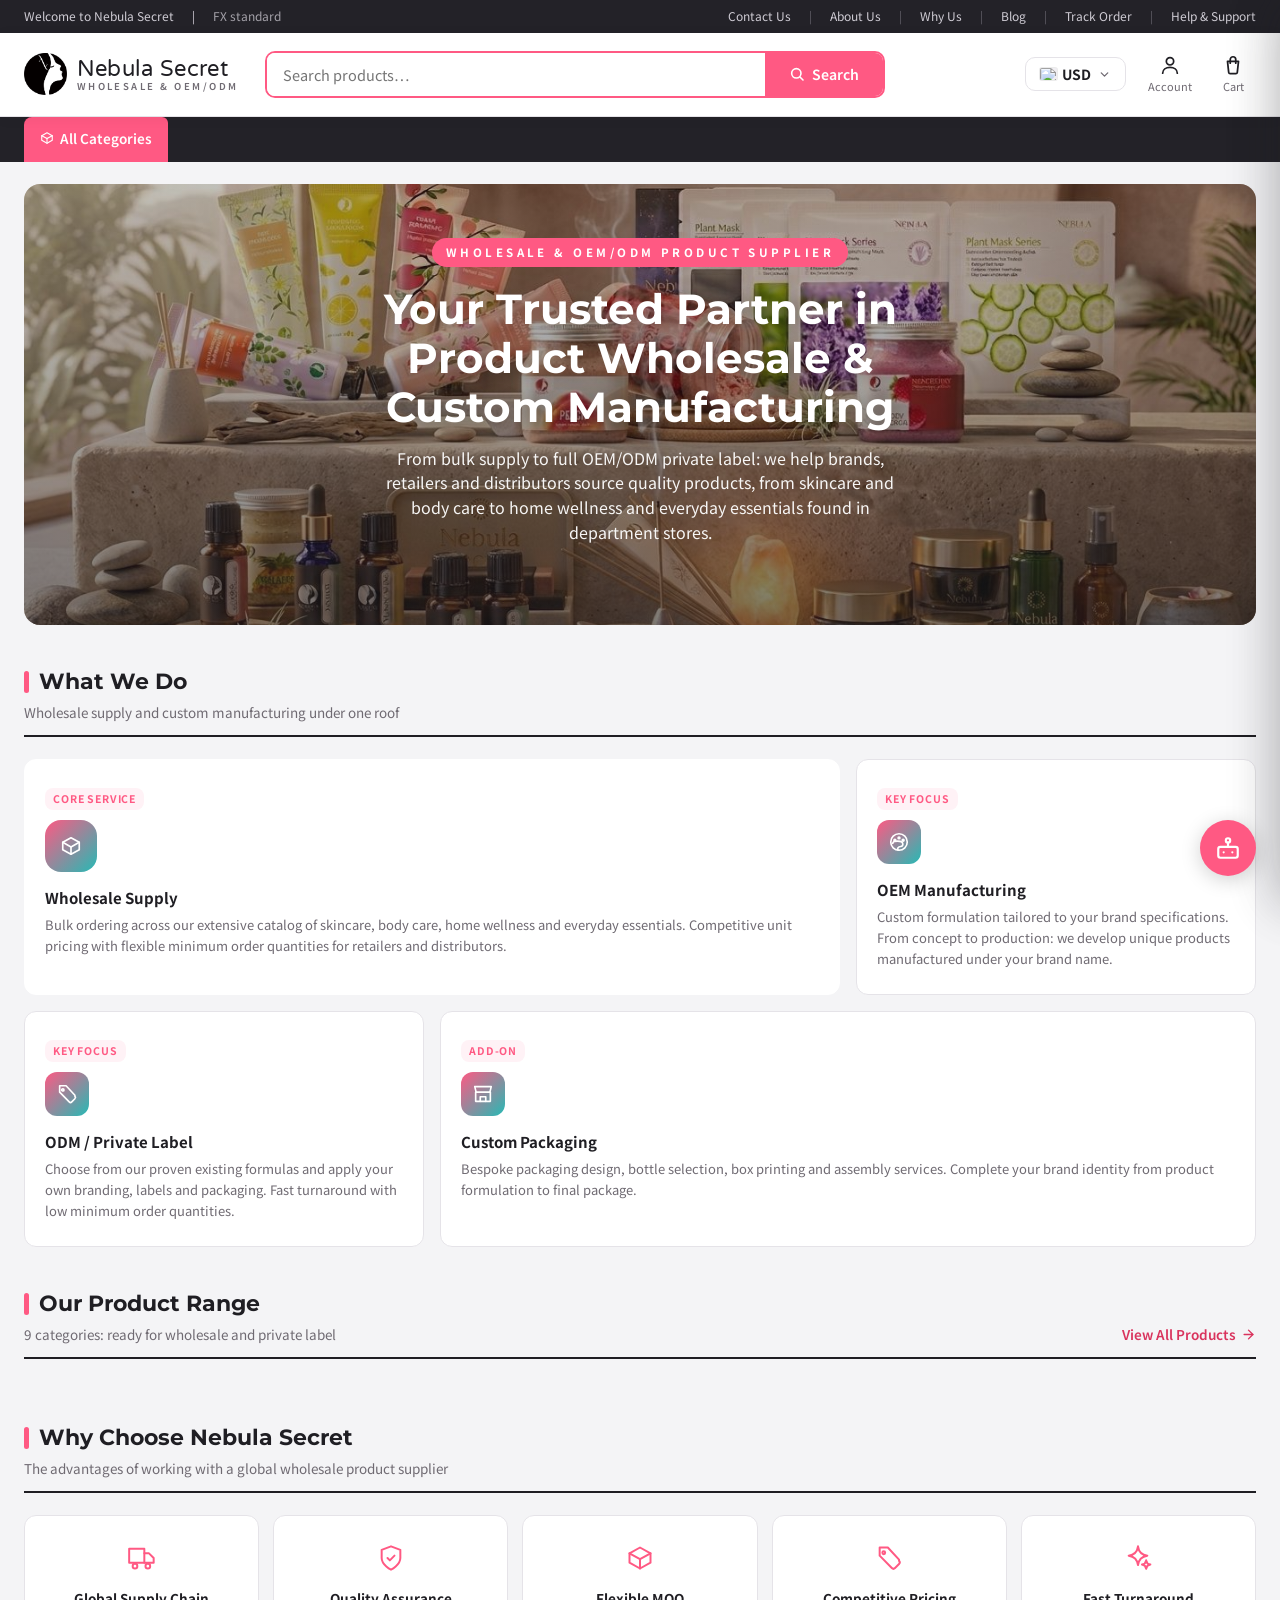
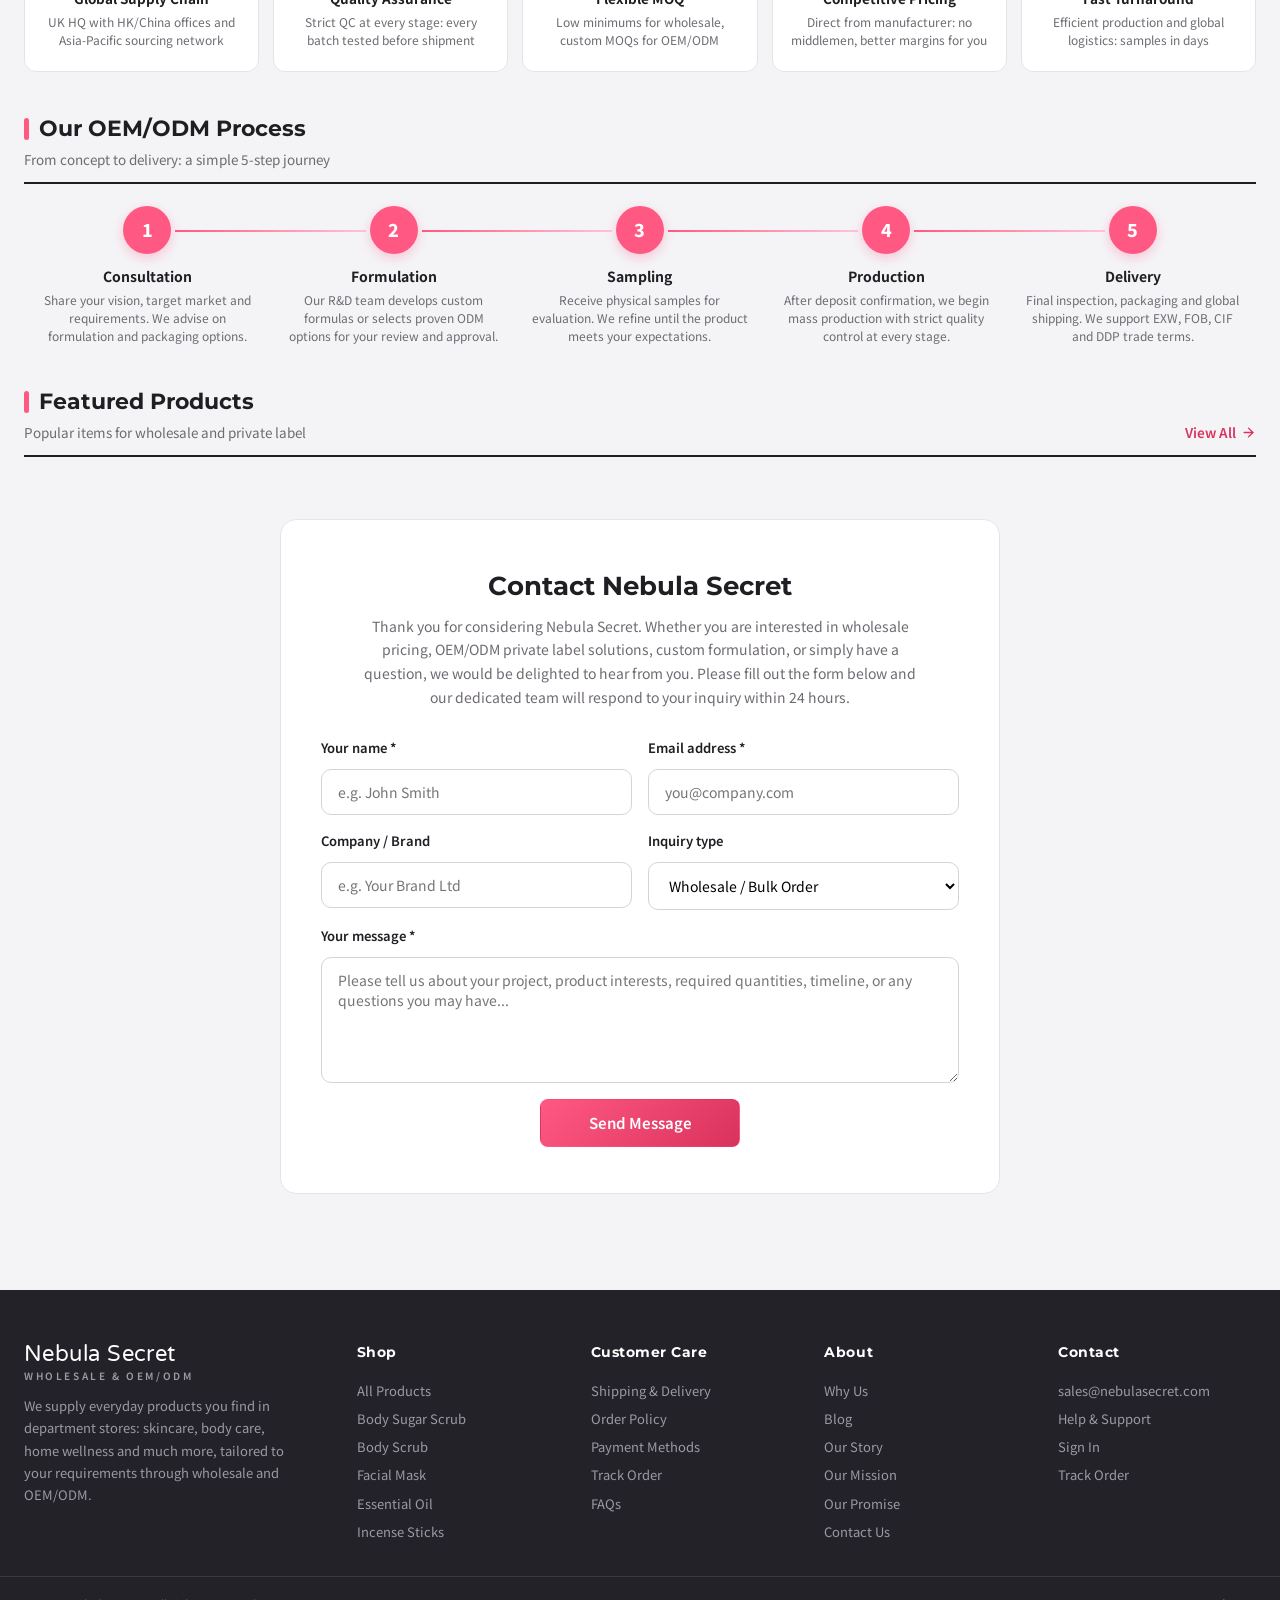
==== index.html @ 751296fc "audit: remove dead code + tighten CSP + cache headers - index.html: remove 10 unused functions (_wai" ====
<!DOCTYPE html>
<html lang="en">
<head>
<script>
/* Apply theme colors BEFORE page render to prevent FOUC (pink flash) */
(function(){
  try{
    var raw = localStorage.getItem('ns_theme_v3');
    if(raw){
      var t = JSON.parse(raw);
      var r = document.documentElement.style;
      if(t.brandColor){ r.setProperty('--brand', t.brandColor); }
      if(t.accentColor){ r.setProperty('--accent', t.accentColor); }
      if(t.brandColor){
        var hex = t.brandColor.replace('#','');
        if(hex.length === 3){ hex = hex.split('').map(function(c){return c+c;}).join(''); }
        var num = parseInt(hex, 16);
        var br = (num >> 16) & 255, bg = (num >> 8) & 255, bb = num & 255;
        var dr = Math.max(0, br - 30), dg = Math.max(0, bg - 30), db = Math.max(0, bb - 30);
        var sr = Math.round(br + (255-br)*0.92), sg = Math.round(bg + (255-bg)*0.92), sb = Math.round(bb + (255-bb)*0.92);
        r.setProperty('--brand-dark', 'rgb('+dr+','+dg+','+db+')');
        r.setProperty('--brand-soft', 'rgb('+sr+','+sg+','+sb+')');
      }
      if(t.accentColor){
        var hex2 = t.accentColor.replace('#','');
        if(hex2.length === 3){ hex2 = hex2.split('').map(function(c){return c+c;}).join(''); }
        var num2 = parseInt(hex2, 16);
        var ar = (num2 >> 16) & 255, ag = (num2 >> 8) & 255, ab = num2 & 255;
        var asr = Math.round(ar + (255-ar)*0.90), asg = Math.round(ag + (255-ag)*0.90), asb = Math.round(ab + (255-ab)*0.90);
        r.setProperty('--accent-soft', 'rgb('+asr+','+asg+','+asb+')');
      }
    }
  }catch(e){}
})();
</script>
<meta charset="UTF-8">
<meta name="viewport" content="width=device-width, initial-scale=1, viewport-fit=cover">
<title>Nebula Secret — Wholesale Supplier &amp; OEM/ODM Manufacturer</title>
<meta name="description" content="Nebula Secret is a wholesale supplier and OEM/ODM manufacturer of skincare, body care, home wellness and more — everyday products found in department stores, sourced globally and tailored to your requirements.">
<meta name="keywords" content="wholesale skincare, OEM cosmetics, ODM beauty products, private label skincare, wholesale body care, home wellness products, bulk cosmetics, custom formulation">
<meta name="author" content="Nebula Secret">
<meta name="robots" content="index, follow">
<link rel="canonical" href="https://nebulasecret.com/">
<script>
/* Preview/staging hosts (uat, vercel.app) must not be indexed; canonical stays on the production domain */
(function(){
  try{
    if(location.hostname !== "nebulasecret.com"){
      var m = document.querySelector('meta[name="robots"]');
      if(!m){ m = document.createElement("meta"); m.name = "robots"; document.head.appendChild(m); }
      m.content = "noindex,nofollow";
    }
  }catch(e){}
})();
</script>
<meta name="theme-color" content="#ff5983">
<meta name="application-name" content="Nebula Secret">
<script type="application/ld+json">
{
  "@context": "https://schema.org",
  "@graph": [
    {
      "@type": "Organization",
      "@id": "https://nebulasecret.com/#organization",
      "name": "Nebula Secret",
      "url": "https://nebulasecret.com/",
      "email": "sales@nebulasecret.com",
      "description": "Wholesale supplier and OEM/ODM manufacturer of skincare, body care, home wellness products and everyday essentials found in department stores.",
      "logo": { "@type": "ImageObject", "url": "https://nebulasecret.com/images/nebula-logo-noText.png" },
      "contactPoint": { "@type": "ContactPoint", "contactType": "sales", "email": "sales@nebulasecret.com", "availableLanguage": "English" }
    },
    {
      "@type": "WebSite",
      "@id": "https://nebulasecret.com/#website",
      "url": "https://nebulasecret.com/",
      "name": "Nebula Secret — Wholesale Supplier & OEM/ODM Manufacturer",
      "publisher": { "@id": "https://nebulasecret.com/#organization" },
      "inLanguage": "en"
    },
    {
      "@type": "FAQPage",
      "@id": "https://nebulasecret.com/#faq",
      "mainEntity": [
        {"@type":"Question","name":"Is Nebula Secret a retail or wholesale company?","acceptedAnswer":{"@type":"Answer","text":"Nebula Secret is a wholesale and OEM/ODM supplier. We do not sell retail to end consumers. Our products are available for bulk purchase by retailers, distributors, salons, spas, and brands looking for private label or custom formulation services."}},
        {"@type":"Question","name":"What is the minimum order quantity (MOQ)?","acceptedAnswer":{"@type":"Answer","text":"Minimum order quantities vary by product. In-stock items may have lower MOQs, while made-to-order and custom formulation products typically require a minimum order. Contact us at sales@nebulasecret.com with the products you are interested in and we will provide specific MOQ and pricing information."}},
        {"@type":"Question","name":"Can I order samples before placing a bulk order?","acceptedAnswer":{"@type":"Answer","text":"Yes! We strongly recommend ordering samples before committing to a large wholesale order. Samples allow you to evaluate product quality, scent, texture, and packaging. Contact us to request samples: sample shipping is typically via express courier."}},
        {"@type":"Question","name":"What payment methods do you accept?","acceptedAnswer":{"@type":"Answer","text":"We operate on a quote-to-order model: online checkout payment is not available. After you place an order, our sales team will contact you to confirm payment options including Bank Transfer (T/T), PayPal, Letter of Credit (L/C), and Western Union."}},
        {"@type":"Question","name":"Do you require a deposit?","acceptedAnswer":{"@type":"Answer","text":"For made-to-order and custom formulation products, a deposit (typically 30-50%) is required before production begins. The balance is due before shipment. For in-stock items, full payment is typically required before shipment. Deposit terms are confirmed in your proforma invoice."}},
        {"@type":"Question","name":"Can I cancel my order?","acceptedAnswer":{"@type":"Answer","text":"For in-stock items, cancellation may be possible before shipment: please contact us immediately. For made-to-order products, once a deposit is received and production has begun, orders cannot be cancelled and the deposit is non-refundable."}},
        {"@type":"Question","name":"What is your return policy?","acceptedAnswer":{"@type":"Answer","text":"As a wholesale supplier, we do not accept returns for change-of-mind or unsold stock. All sales are final once the order is confirmed and shipped. If you receive damaged or defective goods, please contact us within 7 days of delivery with photos."}},
        {"@type":"Question","name":"How long does production and delivery take?","acceptedAnswer":{"@type":"Answer","text":"Production and delivery times vary by product. In-stock items typically ship within 3-7 business days of payment confirmation. Made-to-order items have longer lead times. Transit depends on your destination and shipping method: express 3-7 days, air 7-14 days, sea 20-45 days."}},
        {"@type":"Question","name":"Do you offer OEM/ODM and private label services?","acceptedAnswer":{"@type":"Answer","text":"Yes! We offer comprehensive OEM/ODM services including custom formulations, custom packaging, private labeling, and product development. Contact us to discuss your custom project."}},
        {"@type":"Question","name":"Will I have to pay customs duties or taxes?","acceptedAnswer":{"@type":"Answer","text":"For FOB/CIF shipments, import taxes, customs duties, and fees are the responsibility of the buyer. For DDP (Delivered Duty Paid) shipments, all duties and taxes are included in the quoted price."}}
      ]
    }
  ]
}
</script>
<link rel="preconnect" href="https://fonts.googleapis.com">
<link rel="preconnect" href="https://fonts.gstatic.com" crossorigin>
<link href="https://fonts.googleapis.com/css2?family=Varela+Round&family=Montserrat:wght@400;500;600;700;800&family=Noto+Sans+SC:wght@400;500;700&display=swap" rel="stylesheet">

<!-- Open Graph / Facebook -->
<meta property="og:type" content="website">
<meta property="og:url" content="https://nebulasecret.com/">
<meta property="og:title" content="Nebula Secret — Wholesale Supplier & OEM/ODM Manufacturer">
<meta property="og:description" content="Wholesale supplier and OEM/ODM manufacturer of skincare, body care, home wellness and more. Everyday products found in department stores, sourced globally and tailored to your requirements.">
<meta property="og:image" content="https://nebulasecret.com/images/Neubla_logo_black_1729172124.png">
<meta property="og:site_name" content="Nebula Secret">
<meta property="og:locale" content="en_US">

<!-- Twitter -->
<meta name="twitter:card" content="summary_large_image">
<meta name="twitter:url" content="https://nebulasecret.com/">
<meta name="twitter:title" content="Nebula Secret — Wholesale Supplier & OEM/ODM Manufacturer">
<meta name="twitter:description" content="Wholesale supplier and OEM/ODM manufacturer of skincare, body care, home wellness and more.">
<meta name="twitter:image" content="https://nebulasecret.com/images/Neubla_logo_black_1729172124.png">

<link rel="icon" type="image/png" href="images/icon_512x512_android_ODEwMj.png">
<link rel="apple-touch-icon" href="images/icon_512x512_android_ODEwMj.png">
<link rel="manifest" href="manifest.json">
<style>
/* ================= Preloader ================= */
.preloader{position:fixed;top:0;left:0;width:100%;height:100%;background:var(--bg);z-index:9999;display:flex;align-items:center;justify-content:center;transition:opacity .6s ease,visibility .6s ease}
.preloader.fade-out{opacity:0;visibility:hidden;pointer-events:none}
.preloader-content{text-align:center}
.preloader-logo{margin-bottom:28px}
.preloader-brand-name{font-family:'Varela Round','Montserrat','Noto Sans SC',-apple-system,'Segoe UI',sans-serif;font-weight:400;font-size:32px;letter-spacing:.02em;line-height:1.1;color:var(--ink);display:inline-block;animation:logoPulse 1.8s ease-in-out infinite}
.preloader-brand-name small{display:block;font-family:var(--font-body);font-weight:600;font-size:11px;letter-spacing:.26em;text-transform:uppercase;color:var(--ink-soft);margin-top:4px}
@keyframes logoPulse{
  0%,100%{transform:scale(1);opacity:1}
  50%{transform:scale(1.08);opacity:.85}
}
.preloader-bar{width:220px;height:4px;background:var(--line);border-radius:4px;overflow:hidden;margin:0 auto 12px}
.preloader-bar-fill{height:100%;width:0%;background:linear-gradient(90deg,var(--brand),var(--accent));border-radius:4px;transition:width .3s ease;animation:barShimmer 1.5s ease-in-out infinite}
@keyframes barShimmer{
  0%{background-position:-200% 0}
  100%{background-position:200% 0}
}
.preloader-percent{font-size:13px;color:var(--ink-soft);font-weight:600}

/* ================= Design tokens ================= */
:root{
  --brand:#ff5983; --brand-dark:#d6336b; --brand-soft:#ffe3ec; --brand-light:#ffe3ec;
  --accent:#25bab5; --accent-soft:#d9f4f2;
  --nav-bg:#232228; --nav-link:#e8e6ec;
  --bg:#f4f4f6; --card:#ffffff; --bg-soft:rgba(0,0,0,.04);
  --ink:#1f1e23; --ink-soft:#6f6a72;
  --line:#e5e3e8; --line-dark:#d5d2da; --border:#e5e3e8;
  --danger:#c43a3a; --danger-soft:#fdecec;
  --success:#1e8e3e; --success-soft:#e6f4ea;
  --warning:#b96a00; --warning-soft:#fef4e2;
  --shadow:0 10px 30px rgba(31,30,35,.09);
  --shadow-sm:0 2px 8px rgba(31,30,35,.06);
  --radius:12px; --radius-sm:8px;
  --font-display:'Montserrat','Noto Sans SC',-apple-system,'Segoe UI',sans-serif;
  --font-body:'Noto Sans SC',-apple-system,BlinkMacSystemFont,'Segoe UI','Helvetica Neue',Arial,sans-serif;
}
*{margin:0;padding:0;box-sizing:border-box}
a.skip-link:focus{left:0}
a:focus-visible,button:focus-visible,input:focus-visible,select:focus-visible,textarea:focus-visible{outline:2px solid var(--brand);outline-offset:2px}
html{scroll-behavior:auto}
body{font-family:var(--font-body);background:var(--bg);color:var(--ink);line-height:1.55;-webkit-font-smoothing:antialiased;position:relative;overflow-x:hidden}
.bubble-bg{position:fixed;inset:0;z-index:0;pointer-events:none;overflow:hidden}
.bubble{position:absolute;bottom:-150px;border-radius:50%;border:2px solid;opacity:0;animation:bubbleFloat linear infinite}
.bubble.gray{border-color:rgba(140,140,150,.3);background:rgba(140,140,150,.04)}
.bubble.teal{border-color:rgba(37,186,181,.35);background:rgba(37,186,181,.05)}
@keyframes bubbleFloat{
  0%{transform:translateY(0) translateX(0) rotate(0deg);opacity:0}
  10%{opacity:.55}
  25%{transform:translateY(-25vh) translateX(calc(var(--sway,40px) * 1)) rotate(90deg)}
  50%{transform:translateY(-50vh) translateX(calc(var(--sway,40px) * -0.7)) rotate(180deg)}
  75%{transform:translateY(-75vh) translateX(calc(var(--sway,40px) * 1.2)) rotate(270deg)}
  90%{opacity:.55}
  100%{transform:translateY(-110vh) translateX(calc(var(--sway,40px) * -0.5)) rotate(360deg);opacity:0}
}
#app{position:relative;z-index:1}
img{display:block;max-width:100%}
a{color:inherit;text-decoration:none}
button{font-family:inherit;cursor:pointer;border:none;background:none;color:inherit}
input,select,textarea{font-family:inherit}
h1,h2,h3,.display{font-family:var(--font-display)}
::selection{background:var(--brand-soft)}

/* ================= Buttons ================= */
.btn{display:inline-flex;align-items:center;justify-content:center;gap:8px;background:linear-gradient(135deg,var(--brand),var(--brand-dark));color:#fff;font-weight:600;font-size:14.5px;line-height:1.2;padding:12px 26px;border-radius:8px;transition:background .2s,transform .15s,box-shadow .2s;border:1px solid transparent;white-space:nowrap;flex-shrink:0}
.btn:hover{background:var(--brand-dark);transform:translateY(-1px);box-shadow:0 6px 18px rgba(230,67,110,.3)}
.btn.sm{padding:8px 16px;font-size:13px}
.btn.full{width:100%;justify-content:center}
.btn.ghost{background:var(--card);color:var(--ink);border-color:var(--line-dark)}
.btn.ghost:hover{background:var(--bg);box-shadow:none;transform:none}
.btn.outline{background:var(--card);color:var(--brand-dark);border:1.5px solid var(--brand)}
.btn.outline:hover{background:var(--brand-soft);box-shadow:none;transform:none}
.btn.danger{background:#e04f4f}
.btn.danger:hover{background:#c93f3f;box-shadow:0 6px 18px rgba(224,79,79,.3)}
.btn.dark{background:var(--nav-bg);color:#fff}
.btn.dark:hover{background:#000}
.btn:disabled{opacity:.5;cursor:not-allowed;transform:none}

/* ================= Top bar ================= */
.topbar{background:var(--nav-bg);color:#cfccd4;font-size:12px}
.topbar-inner{max-width:1400px;margin:0 auto;padding:7px 24px;display:flex;justify-content:space-between;align-items:center;gap:16px}
.topbar a{color:#cfccd4;transition:color .2s}
.topbar a:hover{color:var(--brand)}
.topbar-left,.topbar-right{display:flex;gap:18px;align-items:center}
.topbar-right .sep{opacity:.35}
.cur-sel{background:transparent;border:1px solid rgba(255,255,255,.22);color:#cfccd4;border-radius:8px;padding:2px 6px;font-size:12px;outline:none;cursor:pointer}
.cur-sel option{color:var(--ink);background:var(--card)}

/* ================= Header ================= */
.site-header{position:sticky;top:0;z-index:80;background:var(--card);border-bottom:1px solid var(--line);box-shadow:0 2px 12px rgba(31,30,35,.05)}
.header-inner{max-width:1400px;margin:0 auto;padding:14px 24px;display:flex;align-items:center;gap:26px}
.brand{display:flex;align-items:center;gap:10px;flex-shrink:0}
.brand img{width:46px;height:46px;object-fit:contain}
.brand-name{font-family:'Varela Round','Montserrat','Noto Sans SC',-apple-system,'Segoe UI',sans-serif;font-weight:400;font-size:22px;letter-spacing:.02em;line-height:1.1}
.brand-name small{display:block;font-family:var(--font-body);font-weight:600;font-size:9.5px;letter-spacing:.26em;text-transform:uppercase;color:var(--ink-soft)}
.brand-logo-notext{width:auto !important;height:42px !important;max-width:160px;object-fit:contain}
.header-search{flex:1;max-width:620px;display:flex;border:2px solid var(--brand);border-radius:10px;overflow:hidden;background:var(--card);transition:box-shadow .2s}
.header-search:focus-within{box-shadow:0 0 0 4px var(--brand-soft)}
.header-search input{flex:1;border:none;outline:none;padding:11px 16px;font-size:14.5px;min-width:0}
.header-search button{background:var(--brand);color:#fff;border:none;padding:0 24px;font-weight:600;font-size:14px;display:flex;align-items:center;gap:7px;transition:background .2s}
.header-search button:hover{background:var(--brand-dark)}
.header-search button svg{width:16px;height:16px;stroke:#fff}
.header-actions{display:flex;align-items:center;gap:6px;margin-left:auto;flex-shrink:0}
.cur-switch{position:relative;display:inline-flex;align-items:center;gap:7px;padding:9px 14px;border:1.5px solid var(--line);border-radius:10px;background:var(--card);cursor:pointer;font-weight:700;font-size:14px;color:var(--ink);min-width:88px;justify-content:center;transition:border-color .15s,box-shadow .15s;margin-right:4px}
.cur-switch:hover{border-color:var(--brand);box-shadow:0 0 0 3px rgba(255,92,138,.12)}
.cur-switch svg:last-of-type{width:13px;height:13px;stroke:var(--ink-soft)}
.cur-switch .cur-btn{position:absolute;inset:0;border:0;background:transparent;cursor:pointer;width:100%;height:100%;z-index:2}
.cur-label{display:inline-flex;align-items:center;gap:5px;line-height:1}
.cur-label .cur-flag-mini{width:17px;height:12px;object-fit:cover;border-radius:2px;box-shadow:0 0 0 1px rgba(0,0,0,.08);flex-shrink:0;background:#f0eef2}
/* Custom currency dropdown (flag + code + country + check) */
.cur-menu{position:absolute;top:calc(100% + 10px);right:0;z-index:420;min-width:250px;background:var(--card);border:1px solid var(--line);border-radius:12px;box-shadow:0 18px 50px rgba(15,10,30,.18);padding:6px;display:none;max-height:340px;overflow-y:auto}
.cur-menu.open{display:block}
.cur-item{display:flex;align-items:center;gap:10px;width:100%;padding:9px 12px;border:0;background:transparent;border-radius:8px;cursor:pointer;text-align:left;font-family:inherit;transition:background .12s}
.cur-item:hover{background:var(--bg)}
.cur-item.selected{background:var(--brand-soft)}
.cur-item .cur-flag{width:22px;height:15px;object-fit:cover;border-radius:2px;box-shadow:0 0 0 1px rgba(0,0,0,.08);flex-shrink:0;background:#f0eef2}
.cur-item .cur-code{font-weight:700;font-size:13.5px;color:var(--ink);min-width:46px}
.cur-item .cur-country{flex:1;font-size:13px;color:var(--ink-soft);overflow:hidden;text-overflow:ellipsis;white-space:nowrap}
.cur-item .cur-check{width:16px;height:16px;color:var(--brand-dark);flex-shrink:0}
.cur-switch:focus-within,.cur-switch-m:focus-within{border-color:var(--brand);box-shadow:0 0 0 3px rgba(255,92,138,.12)}
.hact{display:flex;flex-direction:column;align-items:center;gap:2px;padding:7px 12px;border-radius:8px;font-size:11px;color:var(--ink-soft);transition:background .15s,color .15s;position:relative}
.hact:hover{background:var(--bg);color:var(--ink)}
.hact svg{width:22px;height:22px;stroke:var(--ink)}
.hact .cart-count{position:absolute;top:1px;right:2px;background:var(--brand);color:#fff;font-size:8.5px;font-weight:700;min-width:24px;height:18px;border-radius:8px;display:grid;place-items:center;padding:0 6px;transform:scale(0);transition:transform .25s;line-height:1;white-space:nowrap}
.hact .cart-count.show{transform:scale(1)}
.menu-toggle{display:none;width:42px;height:42px;place-items:center;border-radius:8px}
.menu-toggle:hover{background:var(--bg)}
.menu-toggle svg{width:24px;height:24px;stroke:var(--ink)}

/* ================= Category nav (dark bar) ================= */
.catnav{background:var(--nav-bg);position:sticky;top:var(--catnav-top,84px);z-index:70}
.catnav-inner{max-width:1400px;margin:0 auto;padding:0 24px;display:flex;align-items:center;gap:2px;overflow-x:auto;scrollbar-width:none}
.catnav-inner::-webkit-scrollbar{display:none}
.catnav a{color:var(--nav-link);font-size:13.5px;font-weight:500;padding:11px 14px;white-space:nowrap;display:flex;align-items:center;gap:6px;border-bottom:2px solid transparent;transition:color .15s,border-color .15s,background .15s}
.catnav a:hover{color:#fff;border-bottom-color:var(--brand)}
.catnav a.active{color:#fff;border-bottom-color:var(--brand)}
.catnav a svg{width:14px;height:14px;stroke:currentColor}
.catnav .all-cats{position:relative}
.catnav .all-cats>a{background:var(--brand);color:#fff;border-radius:8px 6px 0 0;padding:11px 16px;font-weight:600}
.catnav .all-cats>a:hover{border-bottom-color:transparent}
.mega-menu{position:absolute;top:100%;left:0;background:var(--card);border-radius:0 0 12px 12px;box-shadow:0 20px 50px rgba(31,30,35,.18);min-width:280px;padding:10px;opacity:0;visibility:hidden;transform:translateY(8px);transition:opacity .2s,transform .2s,visibility .2s;z-index:90}
.all-cats:hover .mega-menu,.all-cats.open .mega-menu{opacity:1;visibility:visible;transform:translateY(0)}
.mega-menu a{display:flex;justify-content:space-between;align-items:center;color:var(--ink);padding:11px 14px;border-radius:8px;border-bottom:none;font-size:14px}
.mega-menu a:hover{background:var(--brand-soft);color:var(--brand-dark);border-bottom:none}
.mega-menu a .n{font-size:11.5px;color:var(--ink-soft);background:var(--bg);padding:2px 8px;border-radius:8px}

/* ================= Promo bar ================= */
.promo{background:linear-gradient(90deg,var(--brand-soft),var(--accent-soft));color:var(--ink);text-align:center;font-size:13.5px;padding:9px 40px;position:relative;font-weight:500}
.promo b{color:var(--brand-dark)}
.promo .close-x{position:absolute;right:14px;top:50%;transform:translateY(-50%);width:24px;height:24px;border-radius:50%;display:grid;place-items:center;color:var(--ink-soft)}
.promo .close-x:hover{background:rgba(255,255,255,.6);color:var(--ink)}
.promo .close-x svg{width:14px;height:14px;stroke:currentColor}

/* ================= Layout ================= */
.page{max-width:1400px;margin:0 auto;padding:0 24px}
section.block{padding:40px 0}
.wrap{max-width:1400px;margin:0 auto}

/* ================= Hero ================= */
.hero{position:relative;overflow:hidden;border-radius:16px;margin:22px auto 0;width:calc(100% - 48px);max-width:1400px;min-height:440px;display:flex;align-items:center;justify-content:center}
.hero img.hero-bg{position:absolute;inset:0;width:100%;height:100%;object-fit:cover;object-position:center;opacity:0;transition:opacity 1.1s ease}
.hero img.hero-bg.active{opacity:1}
.hero-overlay{position:absolute;inset:0;background:linear-gradient(180deg,rgba(31,30,35,.28) 0%,rgba(31,30,35,.42) 55%,rgba(31,30,35,.58) 100%)}
.hero-content{position:relative;z-index:2;padding:54px 52px;max-width:720px;color:#fff;text-align:center;margin:0 auto}
.hero-kicker{display:inline-block;font-size:11.5px;letter-spacing:.3em;text-transform:uppercase;font-weight:700;background:var(--brand);padding:6px 14px;border-radius:999px;margin-bottom:18px}
.hero h1{font-size:42px;line-height:1.16;font-weight:700;margin-bottom:14px;text-shadow:0 2px 18px rgba(0,0,0,.28)}
.hero p{font-size:16px;opacity:.95;max-width:520px;margin:0 auto 26px}
.hero .hero-ctas{display:flex;gap:12px;flex-wrap:wrap;justify-content:center}

/* ================= Section heads ================= */
.sec-head{display:flex;align-items:end;justify-content:space-between;gap:16px;margin-bottom:22px;border-bottom:2px solid var(--ink);padding-bottom:12px}
.sec-head h2{font-size:22px;font-weight:700;display:flex;align-items:center;gap:10px}
.sec-head h2 .bar{width:5px;height:22px;background:var(--brand);border-radius:4px}
.sec-head p{color:var(--ink-soft);font-size:13.5px;margin-top:3px}
.sec-link{color:var(--brand-dark);font-weight:600;font-size:13.5px;white-space:nowrap;display:inline-flex;align-items:center;gap:5px}
.sec-link:hover{text-decoration:underline}
.sec-link svg{width:15px;height:15px;stroke:var(--brand-dark)}

/* ================= Category cards ================= */
.cat-strip{display:grid;grid-template-columns:repeat(8,1fr);gap:14px}
.cat-card{background:var(--card);border:1px solid var(--line);border-radius:var(--radius);overflow:hidden;transition:transform .3s cubic-bezier(.4,0,.2,1),box-shadow .3s,border-color .3s;text-align:center;position:relative}
.cat-card::before{content:'';position:absolute;inset:0;border-radius:var(--radius);padding:1px;background:linear-gradient(135deg,var(--brand),var(--accent));-webkit-mask:linear-gradient(#fff 0 0) content-box,linear-gradient(#fff 0 0);-webkit-mask-composite:xor;mask-composite:exclude;opacity:0;transition:opacity .3s;pointer-events:none;z-index:1}
.cat-card:hover{transform:translateY(-6px) scale(1.02);box-shadow:0 12px 32px color-mix(in srgb,var(--brand) 18%,transparent),0 4px 12px rgba(0,0,0,.08);border-color:transparent}
.cat-card:hover::before{opacity:1}
.cat-card .thumb{aspect-ratio:1/1;background:var(--bg);display:grid;place-items:center;overflow:hidden;position:relative}
.cat-card .thumb img{width:100%;height:100%;object-fit:cover;transition:transform .5s cubic-bezier(.4,0,.2,1)}
.cat-card:hover .thumb img{transform:scale(1.1)}
.cat-card .name{padding:12px 8px;font-size:13px;font-weight:700;font-family:var(--font-display)}
.cat-card .count{font-size:11px;color:var(--ink-soft);display:block;margin-top:2px;font-family:var(--font-body)}

/* ================= About page ================= */
.about-hero{position:relative;overflow:hidden;border-radius:16px;margin:22px auto 0;width:calc(100% - 48px);max-width:1400px;min-height:280px;display:flex;align-items:center;justify-content:center;text-align:center;background:linear-gradient(135deg,#ff5c8a 0%,#ff8fb1 50%,#ffc4d6 100%);color:#fff;padding:48px 24px}
.about-hero h1{font-size:38px;font-weight:800;margin-bottom:10px;letter-spacing:-.01em}
.about-hero p{font-size:16px;opacity:.95;max-width:560px;margin:0 auto}
.about-section{max-width:1100px;margin:0 auto;padding:48px 24px 0}
.about-section h2{font-size:26px;font-weight:800;margin-bottom:8px;display:flex;align-items:center;gap:10px}
.about-section h2 .bar{width:5px;height:24px;background:var(--brand);border-radius:4px}
.about-section .lead{color:var(--ink-soft);font-size:15px;line-height:1.75;margin-bottom:22px}
.about-prose{font-size:15px;line-height:1.85;color:var(--ink);max-width:820px}
.about-prose p{margin-bottom:14px}
.about-prose strong{color:var(--brand-dark)}
.value-grid{display:grid;grid-template-columns:repeat(5,1fr);gap:14px;margin-top:8px}
.value-card{background:var(--card);border:1px solid var(--line);border-radius:12px;padding:22px 16px;text-align:center;transition:transform .2s,box-shadow .2s,border-color .2s}
.value-card:hover{transform:translateY(-4px);box-shadow:var(--shadow);border-color:var(--brand)}
.value-card .v-icon{width:46px;height:46px;border-radius:12px;background:rgba(255,92,138,.1);display:grid;place-items:center;margin:0 auto 12px}
.value-card .v-icon svg{width:24px;height:24px;stroke:var(--brand-dark)}
.value-card h3{font-size:14px;font-weight:800;margin-bottom:6px;font-family:var(--font-display)}
.value-card p{font-size:12px;color:var(--ink-soft);line-height:1.55}
.range-grid{display:grid;grid-template-columns:repeat(5,1fr);gap:12px;margin-top:8px}
.range-card{background:var(--card);border:1px solid var(--line);border-radius:12px;padding:18px 12px;text-align:center;transition:border-color .2s}
.range-card:hover{border-color:var(--brand)}
.range-card .r-icon{width:40px;height:40px;margin:0 auto 8px;display:grid;place-items:center}
.range-card .r-icon svg{width:32px;height:32px;stroke:var(--brand-dark);fill:none}
.range-card h4{font-size:12.5px;font-weight:700;font-family:var(--font-display)}
.brand-strip{display:flex;flex-wrap:wrap;gap:10px;justify-content:center;margin-top:14px}
.brand-chip{background:var(--card);border:1px solid var(--line);border-radius:999px;padding:10px 20px;font-size:13px;font-weight:700;color:var(--ink);letter-spacing:.02em;font-family:var(--font-display)}
.contact-grid{display:grid;grid-template-columns:repeat(3,1fr);gap:16px;margin-top:8px}
.contact-card{background:var(--card);border:1px solid var(--line);border-radius:12px;padding:24px 20px;text-align:center}
.contact-card .c-icon{width:44px;height:44px;border-radius:12px;background:rgba(255,92,138,.1);display:grid;place-items:center;margin:0 auto 12px}
.contact-card .c-icon svg{width:22px;height:22px;stroke:var(--brand-dark)}
.contact-card h4{font-size:12px;text-transform:uppercase;letter-spacing:.1em;color:var(--ink-soft);margin-bottom:8px;font-weight:700}
.contact-card p{font-size:14px;font-weight:600;color:var(--ink);line-height:1.6}
.contact-card a{color:var(--brand-dark);font-weight:700;text-decoration:none}
.contact-card a:hover{text-decoration:underline}

/* ================= Info / Customer Care pages ================= */
.info-hero{position:relative;overflow:hidden;border-radius:16px;margin:22px auto 0;width:calc(100% - 48px);max-width:1400px;min-height:180px;display:flex;align-items:center;justify-content:center;text-align:center;background:linear-gradient(135deg,#2b2a30 0%,#3d3c44 100%);color:#fff;padding:40px 24px}
.info-hero h1{font-size:30px;font-weight:800;margin-bottom:6px}
.info-hero p{font-size:14px;opacity:.8;max-width:520px;margin:0 auto}
.info-section{max-width:900px;margin:0 auto;padding:40px 24px 0}
.info-section h2{font-size:20px;font-weight:800;margin-bottom:14px;display:flex;align-items:center;gap:10px}
.info-section h2 .bar{width:5px;height:20px;background:var(--brand);border-radius:4px}
.info-prose{font-size:14.5px;line-height:1.8;color:var(--ink)}
.info-prose p{margin-bottom:12px}
.info-prose ul{margin:8px 0 14px;padding-left:20px}
.info-prose li{margin-bottom:6px;line-height:1.7}
.info-prose strong{color:var(--brand-dark)}
.info-grid{display:grid;grid-template-columns:1fr 1fr;gap:14px;margin:16px 0}
.info-card{background:var(--card);border:1px solid var(--line);border-radius:12px;padding:18px}
.info-card h4{font-size:14px;font-weight:800;margin-bottom:6px;display:flex;align-items:center;gap:8px}
.info-card h4 svg{width:18px;height:18px;stroke:var(--brand-dark)}
.info-card p{font-size:13px;color:var(--ink-soft);line-height:1.65}
.faq-item{background:var(--card);border:1px solid var(--line);border-radius:12px;margin-bottom:10px;overflow:hidden}
.faq-q{padding:16px 20px;font-size:14.5px;font-weight:700;cursor:pointer;display:flex;justify-content:space-between;align-items:center;gap:12px;user-select:none}
.faq-q:hover{background:var(--bg)}
.faq-q .arrow{transition:transform .25s;flex-shrink:0;color:var(--brand-dark)}
.faq-item.open .faq-q .arrow{transform:rotate(180deg)}
.faq-a{max-height:0;overflow:hidden;transition:max-height .3s ease;padding:0 20px}
.faq-item.open .faq-a{max-height:400px;padding:0 20px 16px}
.faq-a p{font-size:13.5px;line-height:1.75;color:var(--ink-soft)}
.track-form{background:var(--card);border:1px solid var(--line);border-radius:12px;padding:24px;margin:16px 0}
.track-form label{display:block;font-size:13px;font-weight:700;margin-bottom:6px;color:var(--ink)}
.track-form input{width:100%;padding:11px 14px;border:1.5px solid var(--line);border-radius:10px;font-size:14px;margin-bottom:14px;box-sizing:border-box;font-family:var(--font-body)}
.track-form input:focus{outline:none;border-color:var(--brand)}
.track-result{background:var(--bg);border-radius:10px;padding:16px;margin-top:14px;font-size:13.5px;line-height:1.7}
.track-result .tr-row{display:flex;justify-content:space-between;padding:5px 0;border-bottom:1px solid var(--line)}
.track-result .tr-row:last-child{border-bottom:none}
.track-result .tr-label{color:var(--ink-soft);font-weight:600}
.track-result .tr-val{font-weight:700}
.pay-banner{background:linear-gradient(135deg,rgba(255,92,138,.1),rgba(255,143,177,.08));border:1.5px solid var(--brand);border-radius:12px;padding:20px 24px;margin:16px 0;display:flex;gap:14px;align-items:flex-start}
.pay-banner svg{width:24px;height:24px;stroke:var(--brand-dark);flex-shrink:0;margin-top:2px}
.pay-banner h4{font-size:15px;font-weight:800;margin-bottom:4px;color:var(--brand-dark)}
.pay-banner p{font-size:13.5px;line-height:1.7;color:var(--ink)}
.incoterms-wrap{background:var(--card);border:1px solid var(--line);border-radius:12px;padding:16px;margin:16px 0;text-align:center}
.incoterms-wrap img{max-width:100%;border-radius:8px}
.incoterms-wrap .cap{font-size:12px;color:var(--ink-soft);margin-top:10px;line-height:1.6}
.story-banner{max-width:1400px;margin:36px 24px 0;border-radius:16px;overflow:hidden;position:relative;background:linear-gradient(120deg,#2b2a30 0%,#3d3c44 60%,#4a3a44 100%);color:#fff;display:grid;grid-template-columns:1.2fr 1fr;min-height:220px}
.story-banner .sb-text{padding:36px 32px;display:flex;flex-direction:column;justify-content:center}
.story-banner .sb-kicker{font-size:11px;letter-spacing:.25em;text-transform:uppercase;font-weight:700;color:var(--brand);margin-bottom:10px}
.story-banner h3{font-size:24px;font-weight:800;margin-bottom:10px;line-height:1.3}
.story-banner p{font-size:14px;opacity:.85;line-height:1.7;margin-bottom:16px;max-width:420px}
.story-banner .sb-btn{display:inline-flex;align-items:center;gap:8px;background:var(--brand);color:#fff;padding:11px 22px;border-radius:10px;font-size:13.5px;font-weight:700;text-decoration:none;width:fit-content;transition:background .2s}
.story-banner .sb-btn:hover{background:#e84a78}
.story-banner .sb-visual{position:relative;display:flex;align-items:center;justify-content:center;overflow:hidden}
.story-banner .sb-visual::before{content:"";position:absolute;inset:0;background:radial-gradient(circle at 70% 50%,rgba(255,92,138,.25),transparent 60%)}
.story-banner .sb-visual svg{width:140px;height:140px;stroke:rgba(255,255,255,.18);fill:none;position:relative;z-index:1}

/* ============ Wholesale / OEM Services ============ */
.svc-grid{display:grid;grid-template-columns:repeat(3,1fr);gap:16px;margin-top:8px}
.svc-card:first-child{grid-column:span 2;background:linear-gradient(160deg,var(--card),var(--brand-soft));border-color:var(--brand-soft)}
.svc-card:first-child .svc-icon{width:52px;height:52px;border-radius:16px}
.svc-card:nth-child(4){grid-column:span 2}
.svc-card{background:var(--card);border:1px solid var(--line);border-radius:12px;padding:24px 20px;transition:transform .3s cubic-bezier(.4,0,.2,1),box-shadow .3s,border-color .3s;position:relative;overflow:hidden}
.svc-card::before{content:'';position:absolute;top:0;left:0;right:0;height:3px;background:linear-gradient(90deg,var(--brand),var(--accent));transform:scaleX(0);transform-origin:left;transition:transform .4s cubic-bezier(.4,0,.2,1)}
.svc-card::after{content:'';position:absolute;inset:0;border-radius:12px;padding:1px;background:linear-gradient(135deg,var(--brand),var(--accent));-webkit-mask:linear-gradient(#fff 0 0) content-box,linear-gradient(#fff 0 0);-webkit-mask-composite:xor;mask-composite:exclude;opacity:0;transition:opacity .3s;pointer-events:none}
.svc-card:hover{transform:translateY(-5px);box-shadow:0 14px 36px color-mix(in srgb,var(--brand) 14%,transparent),0 5px 14px rgba(0,0,0,.07);border-color:transparent}
.svc-card:hover::before{transform:scaleX(1)}
.svc-card:hover::after{opacity:1}
.svc-card .svc-icon{width:44px;height:44px;border-radius:12px;background:linear-gradient(135deg,var(--brand),var(--accent));display:flex;align-items:center;justify-content:center;margin-bottom:14px;transition:transform .3s,box-shadow .3s}
.svc-card:hover .svc-icon{transform:scale(1.1) rotate(-5deg);box-shadow:0 6px 16px color-mix(in srgb,var(--brand) 30%,transparent)}
.svc-card .svc-icon svg{width:22px;height:22px;stroke:#fff;fill:none;stroke-width:1.8;stroke-linecap:round;stroke-linejoin:round}
.svc-card h4{font-size:15px;font-weight:700;margin-bottom:6px;color:var(--ink)}
.svc-card p{font-size:13px;color:var(--ink-soft);line-height:1.6}
.svc-card .svc-tag{display:inline-block;font-size:10.5px;font-weight:700;letter-spacing:.08em;text-transform:uppercase;color:var(--brand);background:rgba(255,92,138,.08);padding:3px 8px;border-radius:8px;margin-bottom:10px}

/* ============ Why Choose Us ============ */
.why-grid{display:grid;grid-template-columns:repeat(5,1fr);gap:14px;margin-top:8px}
.why-card{text-align:center;padding:22px 14px;background:var(--card);border:1px solid var(--line);border-radius:12px}
.why-card .why-icon{width:40px;height:40px;margin:0 auto 10px;display:flex;align-items:center;justify-content:center}
.why-card .why-icon svg{width:28px;height:28px;stroke:var(--brand);fill:none;stroke-width:1.7;stroke-linecap:round;stroke-linejoin:round}
.why-card h4{font-size:13.5px;font-weight:700;margin-bottom:4px}
.why-card p{font-size:12px;color:var(--ink-soft);line-height:1.5}

/* ============ OEM/ODM Process ============ */
.process-wrap{margin-top:8px;position:relative}
.process-steps{display:grid;grid-template-columns:repeat(5,1fr);gap:0;position:relative}
.process-step{text-align:center;padding:0 12px;position:relative}
.process-step .ps-num{width:48px;height:48px;border-radius:50%;background:var(--brand);color:#fff;font-size:18px;font-weight:800;display:flex;align-items:center;justify-content:center;margin:0 auto 12px;position:relative;z-index:2;box-shadow:0 4px 12px rgba(255,92,138,.3)}
.process-step:not(:last-child)::after{content:"";position:absolute;top:24px;left:calc(50% + 28px);right:calc(-50% + 28px);height:2px;background:linear-gradient(90deg,var(--brand),#ffc4d6);z-index:1}
.process-step h4{font-size:14px;font-weight:700;margin-bottom:4px}
.process-step p{font-size:12px;color:var(--ink-soft);line-height:1.5}

/* ============ CTA Banner ============ */
.cta-banner{max-width:1400px;margin:36px 24px 0;border-radius:16px;overflow:hidden;position:relative;background:linear-gradient(135deg,#ff5c8a 0%,#ff8fb1 50%,#ffb3c8 100%);color:#fff;padding:44px 40px;text-align:center}
.cta-banner::before{content:"";position:absolute;inset:0;background:radial-gradient(circle at 20% 80%,rgba(255,255,255,.15),transparent 50%),radial-gradient(circle at 80% 20%,rgba(255,255,255,.1),transparent 40%)}
.cta-banner > *{position:relative;z-index:1}
.cta-banner h2{font-size:28px;font-weight:800;margin-bottom:10px}
.cta-banner p{font-size:15px;opacity:.95;max-width:560px;margin:0 auto 22px;line-height:1.6}
.cta-banner .cta-btns{display:flex;gap:12px;justify-content:center;flex-wrap:wrap}
.cta-banner .cta-btn{display:inline-flex;align-items:center;gap:8px;padding:13px 28px;border-radius:10px;font-size:14px;font-weight:700;text-decoration:none;transition:transform .15s,box-shadow .15s}
.cta-banner .cta-btn:hover{transform:translateY(-2px)}
.cta-banner .cta-btn.primary{background:var(--card);color:var(--brand);box-shadow:0 4px 14px rgba(0,0,0,.12)}
.cta-banner .cta-btn.ghost{background:rgba(255,255,255,.18);color:#fff;border:1.5px solid rgba(255,255,255,.6)}

/* ================= Product grid & card ================= */
.product-grid{display:grid;grid-template-columns:repeat(4,1fr);gap:18px}
.product-card{background:var(--card);border:1px solid var(--line);border-radius:var(--radius);overflow:hidden;position:relative;transition:transform .3s cubic-bezier(.4,0,.2,1),box-shadow .3s;display:flex;flex-direction:column}
.product-card::before{content:'';position:absolute;inset:0;border-radius:var(--radius);padding:1px;background:linear-gradient(135deg,var(--brand),var(--accent));-webkit-mask:linear-gradient(#fff 0 0) content-box,linear-gradient(#fff 0 0);-webkit-mask-composite:xor;mask-composite:exclude;opacity:0;transition:opacity .3s;pointer-events:none;z-index:3}
.product-card:hover{transform:translateY(-6px) scale(1.015);box-shadow:0 16px 40px color-mix(in srgb,var(--brand) 15%,transparent),0 6px 16px rgba(0,0,0,.08);border-color:transparent}
.product-card:hover::before{opacity:1}
.product-card .ph{aspect-ratio:1/1;background:var(--card);overflow:hidden;position:relative;border-bottom:1px solid var(--line)}
.product-card .ph>a{display:block;width:100%;height:100%}
.product-card .ph img{width:100%;height:100%;object-fit:cover;transition:transform .5s cubic-bezier(.4,0,.2,1)}
.product-card:hover .ph img{transform:scale(1.08)}
.badge{position:absolute;top:10px;left:10px;background:var(--brand);color:#fff;font-size:10.5px;font-weight:700;padding:3px 10px;border-radius:999px;z-index:2;letter-spacing:.04em;display:inline-flex;align-items:center;justify-content:center;line-height:1;text-transform:uppercase}
.badge.tag-new{background:var(--accent)}
.quick-add{position:absolute;left:10px;right:10px;bottom:10px;background:var(--card);color:var(--ink);border-radius:8px;padding:10px;font-size:13px;font-weight:600;display:flex;align-items:center;justify-content:center;gap:6px;opacity:0;transform:translateY(8px);transition:opacity .25s,transform .25s;box-shadow:var(--shadow-sm);border:1px solid var(--line)}
.quick-add:hover{background:var(--brand);color:#fff;border-color:var(--brand)}
.product-card:hover .quick-add{opacity:1;transform:translateY(0)}
.product-card .info{padding:13px 14px 15px;display:flex;flex-direction:column;gap:5px;flex:1}
.p-cat{font-size:10.5px;letter-spacing:.07em;text-transform:uppercase;color:var(--ink-soft);font-weight:600}
.p-name{font-size:14px;font-weight:600;line-height:1.35;display:-webkit-box;-webkit-line-clamp:2;-webkit-box-orient:vertical;overflow:hidden;min-height:2.7em}
.p-name:hover{color:var(--brand-dark)}
.p-rating{display:flex;align-items:center;gap:6px;font-size:12px;color:var(--ink-soft)}
.p-rating .stars{color:#f5a623;letter-spacing:1px;font-size:12.5px}
.p-rating b{color:var(--ink)}
.p-price{font-weight:800;font-size:17px;color:var(--ink);margin-top:auto;font-variant-numeric:tabular-nums}
.p-price .old{color:var(--ink-soft);text-decoration:line-through;font-weight:500;font-size:13px;margin-left:7px}
.p-price .unit{font-size:11px;color:var(--ink-soft);font-weight:500}

/* ================= Shop page ================= */
.crumbs{font-size:12.5px;color:var(--ink-soft);display:flex;align-items:center;gap:7px;margin:16px 0;flex-wrap:wrap}
.crumbs a:hover{color:var(--brand-dark)}
.crumbs svg{width:12px;height:12px;stroke:var(--ink-soft)}
.crumbs .cur{color:var(--ink);font-weight:600}
.shop-layout{display:grid;grid-template-columns:240px 1fr;gap:22px;align-items:start}
.sidebar{position:sticky;top:150px;background:var(--card);border:1px solid var(--line);border-radius:var(--radius);padding:18px 16px}
.sidebar h3{font-size:12px;letter-spacing:.07em;text-transform:uppercase;color:var(--ink-soft);margin-bottom:12px;font-weight:700}
.sidebar ul{list-style:none;display:flex;flex-direction:column;gap:2px}
.sidebar li button{display:flex;justify-content:space-between;align-items:center;width:100%;padding:8px 10px;border-radius:8px;font-size:13.5px;color:var(--ink);transition:background .15s,color .15s;text-align:left}
.sidebar li button:hover{background:var(--bg)}
.sidebar li button.active{background:var(--brand-soft);color:var(--brand-dark);font-weight:600}
.sidebar li button .n{font-size:11.5px;color:var(--ink-soft);background:var(--bg);border-radius:8px;padding:1px 7px}
.sidebar .side-title{margin-top:16px;padding-top:14px;border-top:1px solid var(--line)}
.shop-toolbar{display:flex;align-items:center;justify-content:space-between;gap:14px;margin-bottom:16px;flex-wrap:wrap;background:var(--card);border:1px solid var(--line);border-radius:var(--radius);padding:10px 14px}
.shop-toolbar .result{font-size:13px;color:var(--ink-soft)}
.sort-select{border:1px solid var(--line-dark);background:var(--card);border-radius:8px;padding:8px 14px;font-size:13px;outline:none;cursor:pointer}
.sort-select:focus{border-color:var(--brand)}
.mobile-cats{display:none}

/* ================= Product detail ================= */
.detail-wrap{display:grid;grid-template-columns:1.05fr 1fr;gap:44px;align-items:start;padding:24px 0 44px}
.detail-gallery{position:sticky;top:150px}
.detail-main-img{aspect-ratio:1/1;background:var(--card);border-radius:var(--radius);overflow:hidden;border:1px solid var(--line)}
.detail-main-img img{width:100%;height:100%;object-fit:cover}
.detail-badges{display:flex;gap:8px;margin-top:12px;flex-wrap:wrap}
.detail-badges .badge{position:static}
.detail-info h1{font-size:27px;font-weight:700;line-height:1.22;margin-bottom:6px}
.detail-info .d-cat{font-size:12px;letter-spacing:.09em;text-transform:uppercase;color:var(--ink-soft);font-weight:600;margin-bottom:10px;display:inline-block;background:var(--bg);padding:4px 12px;border-radius:999px}
.d-rating{display:flex;align-items:center;gap:8px;font-size:13px;color:var(--ink-soft);padding-bottom:14px;border-bottom:1px solid var(--line)}
.d-rating .stars{color:#f5a623;font-size:14px}
.d-rating b{color:var(--ink)}
.detail-price{font-size:28px;font-weight:800;color:var(--brand-dark);margin:16px 0 2px;font-variant-numeric:tabular-nums}
.detail-price .old{color:var(--ink-soft);text-decoration:line-through;font-weight:500;font-size:17px;margin-left:10px}
.detail-price .tax-note{font-size:12.5px;color:var(--ink-soft);font-weight:500}
.spec-list{margin:16px 0 4px;background:var(--bg);border-radius:var(--radius);padding:6px 16px}
.spec-row{display:flex;justify-content:space-between;gap:16px;padding:9px 0;border-bottom:1px dashed var(--line-dark);font-size:13.5px}
.spec-row:last-child{border-bottom:none}
.spec-k{font-weight:600;color:var(--ink);flex-shrink:0}
.spec-v{color:var(--ink-soft);text-align:right}
.buy-panel{margin-top:20px;border:1px solid var(--line);border-radius:var(--radius);padding:18px;background:var(--card)}
.qty-row{display:flex;align-items:center;gap:14px;margin-bottom:14px}
.qty-label{font-size:13px;font-weight:600;color:var(--ink-soft)}
.qty{display:flex;align-items:center;border:1px solid var(--line-dark);border-radius:8px;overflow:hidden}
.qty button{width:38px;height:40px;display:grid;place-items:center;transition:background .15s}
.qty button:hover{background:var(--bg)}
.qty input{width:74px;text-align:center;border:none;font-size:14.5px;font-weight:600;outline:none;height:40px}
.buy-row{display:flex;gap:10px;flex-wrap:wrap}
.detail-meta{border-top:1px solid var(--line);padding-top:16px;margin-top:20px;font-size:13px;color:var(--ink-soft);display:flex;flex-direction:column;gap:7px}
.detail-meta b{color:var(--ink);font-weight:600}
.original-link{display:inline-flex;align-items:center;gap:6px;font-size:12.5px;color:var(--ink-soft);margin-top:12px}
.original-link:hover{color:var(--brand-dark)}
.original-link svg{width:13px;height:13px;stroke:currentColor}
.back-link{display:inline-flex;align-items:center;gap:6px;color:var(--ink-soft);font-size:13px;margin-bottom:6px}
.back-link:hover{color:var(--brand-dark)}
.back-link svg{width:15px;height:15px;stroke:currentColor}
.ship-promise{display:grid;grid-template-columns:repeat(3,1fr);gap:10px;margin-top:16px}
.ship-promise .sp{display:flex;align-items:center;gap:8px;font-size:12px;color:var(--ink-soft);background:var(--bg);border-radius:8px;padding:9px 10px}
.ship-promise .sp svg{width:17px;height:17px;stroke:var(--accent);flex-shrink:0}

/* ================= Cart drawer ================= */
.drawer-backdrop{position:fixed;inset:0;background:rgba(31,30,35,.5);z-index:150;opacity:0;pointer-events:none;transition:opacity .3s}
.drawer-backdrop.open{opacity:1;pointer-events:auto}
.cart-drawer{position:fixed;top:0;right:0;bottom:0;width:430px;max-width:94vw;background:var(--card);z-index:160;transform:translateX(105%);transition:transform .35s cubic-bezier(.32,.72,.36,1);display:flex;flex-direction:column;box-shadow:-18px 0 50px rgba(31,30,35,.2)}
.cart-drawer.open{transform:translateX(0)}
/* ================= Mobile nav drawer ================= */
.mnav-backdrop{position:fixed;inset:0;background:rgba(31,30,35,.5);z-index:150;opacity:0;pointer-events:none;transition:opacity .3s}
.mnav-backdrop.open{opacity:1;pointer-events:auto}
.mnav{position:fixed;top:0;right:0;bottom:0;width:min(320px,88vw);background:var(--card);z-index:160;transform:translateX(105%);transition:transform .35s cubic-bezier(.32,.72,.36,1);display:flex;flex-direction:column;box-shadow:-18px 0 50px rgba(31,30,35,.2)}
.mnav.open{transform:translateX(0)}
.mnav-head{display:flex;align-items:center;justify-content:space-between;padding:16px 18px;border-bottom:1px solid var(--line)}
.mnav-title{font-weight:700;font-size:15px;color:var(--ink)}
.mnav-close{width:38px;height:38px;display:grid;place-items:center;border-radius:8px;background:var(--bg);color:var(--ink);border:0;cursor:pointer}
.mnav-close svg{width:20px;height:20px}
.mnav-links{display:flex;flex-direction:column;padding:8px 0;overflow-y:auto;flex:1}
.mnav-cur{display:flex;align-items:center;justify-content:space-between;gap:10px;padding:12px 18px;border-bottom:1px solid var(--line)}
.mnav-cur-label{font-size:13.5px;font-weight:600;color:var(--ink)}
.mnav-cur .cur-switch-m{position:relative;display:inline-flex;align-items:center;gap:8px;min-width:112px;justify-content:center;border:1px solid var(--line);border-radius:8px;padding:9px 12px;background:var(--card);cursor:pointer;font-weight:700;font-size:13.5px;color:var(--ink);transition:border-color .15s}
.mnav-cur .cur-switch-m svg{width:13px;height:13px;stroke:var(--ink-soft)}
.mnav-cur .cur-switch-m .cur-btn{position:absolute;inset:0;border:0;background:transparent;cursor:pointer;z-index:2}
.mnav-cur .cur-switch-m .cur-menu{right:0;left:auto;top:calc(100% + 8px);min-width:240px;max-width:280px}
.mnav-links a{display:flex;align-items:center;padding:13px 18px;font-size:15px;color:var(--ink);font-weight:500;border-bottom:1px solid var(--line);text-decoration:none;min-height:44px}
.mnav-links a:hover,.mnav-links a:active{background:var(--bg-soft);color:var(--brand-dark)}
.cart-head{display:flex;align-items:center;justify-content:space-between;padding:18px 22px;border-bottom:1px solid var(--line)}
.cart-head h3{font-size:18px;font-weight:700}
.cart-head .close{width:36px;height:36px;border-radius:50%;display:grid;place-items:center}
.cart-head .close:hover{background:var(--bg)}
.cart-head .close svg{width:18px;height:18px;stroke:var(--ink)}
.cart-items{flex:1;overflow-y:auto;padding:6px 22px}
.cart-item{display:grid;grid-template-columns:74px 1fr auto;gap:13px;padding:15px 0;border-bottom:1px solid var(--line);align-items:center}
.cart-item img{width:74px;height:74px;object-fit:cover;border-radius:8px;background:var(--bg);border:1px solid var(--line)}
.ci-name{font-size:13.5px;font-weight:600;line-height:1.3}
.ci-name:hover{color:var(--brand-dark)}
.ci-price{font-size:12.5px;color:var(--ink-soft);margin-top:3px}
.ci-qty{display:flex;align-items:center;gap:8px;margin-top:8px}
.ci-qty button{width:24px;height:24px;border-radius:8px;background:var(--bg);display:grid;place-items:center;font-size:14px}
.ci-qty button:hover{background:var(--brand-soft);color:var(--brand-dark)}
.ci-qty input{width:56px;text-align:center;border:1px solid var(--line-dark);border-radius:8px;font-size:12px;font-weight:600;padding:3px 2px;outline:none;background:var(--card);min-width:56px}
.ci-qty input:focus{border-color:var(--brand)}
.ci-remove{color:var(--ink-soft);font-size:12px;text-decoration:underline}
.ci-remove:hover{color:var(--brand-dark)}
.ci-total{font-weight:700;font-size:14px;font-variant-numeric:tabular-nums}
.cart-empty{text-align:center;padding:70px 20px;color:var(--ink-soft)}
.cart-empty svg{width:50px;height:50px;stroke:var(--line-dark);margin:0 auto 16px;display:block}
.cart-empty p{font-size:14px;margin-bottom:18px}
.cart-foot{border-top:1px solid var(--line);padding:16px 22px 20px;background:var(--bg)}
.cart-free{height:6px;border-radius:4px;background:var(--line-dark);margin:8px 0 4px;overflow:hidden}
.cart-free .bar{height:100%;background:var(--accent);border-radius:4px;transition:width .4s}
.cart-free-txt{font-size:12px;color:var(--ink-soft);margin-bottom:12px}
.cart-sub{display:flex;justify-content:space-between;font-size:15px;font-weight:700;margin-bottom:4px}
.cart-note{font-size:12px;color:var(--ink-soft);margin-bottom:12px}

/* ================= Toast ================= */
.toast{position:fixed;bottom:28px;left:50%;transform:translate(-50%,80px);background:var(--ink);color:#fff;padding:13px 24px;border-radius:10px;font-size:14px;font-weight:500;z-index:300;opacity:0;transition:transform .35s,opacity .35s;display:flex;align-items:center;gap:8px;box-shadow:0 12px 30px rgba(0,0,0,.25)}
.toast.show{transform:translate(-50%,0);opacity:1}
.toast svg{width:17px;height:17px;stroke:var(--accent)}

/* ================= Homepage popup ================= */
.popup-backdrop{position:fixed;inset:0;background:rgba(31,30,35,.6);z-index:250;display:none;align-items:center;justify-content:center;padding:20px}
.popup-backdrop.open{display:flex}
.popup-modal{background:var(--card);border-radius:16px;max-width:460px;width:100%;overflow:hidden;position:relative;box-shadow:0 30px 80px rgba(0,0,0,.35);animation:popupIn .3s ease}
@keyframes popupIn{from{opacity:0;transform:translateY(20px) scale(.96)}to{opacity:1;transform:none}}
.popup-img{max-height:220px;overflow:hidden;background:var(--bg-soft)}
.popup-img img{width:100%;height:auto;display:block}
.popup-body{padding:24px}
.popup-body h3{font-size:20px;margin:0 0 10px;color:var(--ink)}
.popup-body p,.popup-body div{font-size:14px;color:var(--ink-soft);margin:0 0 16px;line-height:1.6}
.popup-close{position:absolute;top:10px;right:10px;width:36px;height:36px;border-radius:50%;background:rgba(255,255,255,.92);border:none;font-size:22px;line-height:1;cursor:pointer;z-index:2;display:grid;place-items:center;box-shadow:0 2px 8px rgba(0,0,0,.15);color:var(--ink)}

/* ================= Checkout modal ================= */
.modal-backdrop{position:fixed;inset:0;background:rgba(31,30,35,.55);z-index:200;display:grid;place-items:center;padding:20px;opacity:0;pointer-events:none;transition:opacity .3s}
.modal-backdrop.open{opacity:1;pointer-events:auto}
.modal{background:var(--card);border-radius:16px;max-width:580px;width:100%;max-height:92vh;overflow-y:auto;padding:28px;transform:translateY(16px);transition:transform .3s}
.modal-backdrop.open .modal{transform:translateY(0)}
.modal h3{font-size:20px;font-weight:700;margin-bottom:4px}
.modal .sub{color:var(--ink-soft);font-size:13.5px;margin-bottom:18px}
.form-grid{display:grid;grid-template-columns:1fr 1fr;gap:13px}
.field{display:flex;flex-direction:column;gap:5px}
.field.full{grid-column:1/-1}
.field label{font-size:12.5px;font-weight:600}
.field input,.field select,.field textarea{border:1px solid var(--line-dark);border-radius:8px;padding:10px 13px;font-size:14px;outline:none;background:var(--card);transition:border .2s,box-shadow .2s}
.field input:focus,.field select:focus,.field textarea:focus{border-color:var(--brand);box-shadow:0 0 0 3px var(--brand-soft)}
.field input[type="date"]{appearance:none;-webkit-appearance:none;min-height:42px;box-sizing:border-box;font-family:inherit;color:var(--ink)}
.field input[type="date"]::-webkit-calendar-picker-indicator{cursor:pointer;opacity:0.6;transition:opacity .2s}
.field input[type="date"]::-webkit-calendar-picker-indicator:hover{opacity:1}
.order-summary{background:var(--bg);border-radius:10px;padding:15px;margin:18px 0;font-size:13.5px;display:flex;flex-direction:column;gap:7px}
.order-summary .row{display:flex;justify-content:space-between}
.order-summary .row.total{border-top:1px solid var(--line-dark);padding-top:9px;font-weight:700;font-size:15px}
.pay-note{font-size:12px;color:var(--ink-soft);text-align:center;margin-top:12px;display:flex;align-items:center;justify-content:center;gap:6px}
.pay-note svg{width:14px;height:14px;stroke:var(--accent)}

/* ================= Order confirmation ================= */
.oc-head{text-align:center;padding-bottom:18px;border-bottom:1px solid var(--line);margin-bottom:16px}
.oc-ic{width:56px;height:56px;border-radius:50%;background:var(--accent-soft);display:grid;place-items:center;margin:0 auto 12px}
.oc-ic svg{width:26px;height:26px;stroke:var(--accent)}
.oc-order{background:var(--bg);border-radius:10px;padding:16px 18px;font-size:13.5px;display:flex;flex-direction:column;gap:8px;max-height:42vh;overflow-y:auto}
.oc-order .o-row{display:flex;justify-content:space-between;gap:12px}
.oc-order .o-row .k{color:var(--ink-soft);flex-shrink:0}
.oc-order .o-row .v{font-weight:600;text-align:right}
.oc-order .o-line{border-top:1px dashed var(--line-dark);margin-top:4px;padding-top:8px;display:flex;justify-content:space-between;gap:12px;font-size:13px}
.oc-order .o-line .q{color:var(--ink-soft)}
.oc-order .o-total{border-top:1px solid var(--line-dark);margin-top:6px;padding-top:10px;display:flex;justify-content:space-between;font-weight:800;font-size:15px}
.oc-actions{display:grid;grid-template-columns:1fr 1fr;gap:10px;margin-top:16px}
.oc-actions .btn:first-child{grid-column:1/-1}
@media (max-width:480px){.oc-actions{grid-template-columns:1fr}.oc-actions .btn:first-child{grid-column:auto}}

/* ================= Features ================= */
.features{display:grid;grid-template-columns:repeat(4,1fr);gap:14px}
.feature{background:var(--card);border:1px solid var(--line);border-radius:var(--radius);padding:20px 16px;text-align:center}
.feature svg{width:25px;height:25px;stroke:var(--brand);margin:0 auto 11px}
.feature h4{font-family:var(--font-display);font-size:14px;font-weight:700;margin-bottom:4px}
.feature p{font-size:12px;color:var(--ink-soft)}

/* ================= Newsletter ================= */
.newsletter{background:var(--card);border:1px solid var(--line);border-radius:16px;padding:46px 36px;text-align:center}
.newsletter h2{font-size:24px;font-weight:700;margin-bottom:8px}
.newsletter p{color:var(--ink-soft);font-size:14px;max-width:460px;margin:0 auto 22px}
.news-form{display:flex;gap:10px;max-width:460px;margin:0 auto}
.news-form input{flex:1;border:1px solid var(--line-dark);border-radius:8px;padding:13px 18px;font-size:14px;outline:none}
.news-form input:focus{border-color:var(--brand)}
.news-form button{background:var(--brand);color:#fff;border-radius:8px;padding:13px 26px;font-weight:600;font-size:14px}
.news-form button:hover{background:var(--brand-dark)}

/* ================= Contact Form ================= */
.contact-form-wrap{background:var(--card);border:1px solid var(--line);border-radius:16px;padding:46px 40px;max-width:720px;margin:0 auto}
.contact-form-wrap h2{font-size:26px;font-weight:700;margin-bottom:8px;text-align:center}
.cf-sub{color:var(--ink-soft);font-size:14px;line-height:1.7;text-align:center;margin:0 auto 28px;max-width:560px}
.contact-form .field{margin-bottom:16px}
.contact-form label{display:block;font-size:13px;font-weight:600;margin-bottom:6px;color:var(--ink)}
.contact-form input,.contact-form select,.contact-form textarea{width:100%;border:1px solid var(--line-dark);border-radius:10px;padding:12px 16px;font-size:14px;outline:none;transition:border-color .2s;box-sizing:border-box;font-family:inherit}
.contact-form input:focus,.contact-form select:focus,.contact-form textarea:focus{border-color:var(--brand);box-shadow:0 0 0 3px rgba(233,30,99,.1)}
.contact-form textarea{resize:vertical;min-height:120px}
.cf-grid{display:grid;grid-template-columns:1fr 1fr;gap:0 16px}
.cf-actions{text-align:center;margin-top:8px}
.cf-actions .btn{min-width:200px;padding:14px 36px;font-size:15px}
@media(max-width:640px){
  .contact-form-wrap{padding:32px 20px}
  .cf-grid{grid-template-columns:1fr}
}

/* ================= Footer ================= */
.site-footer{background:var(--nav-bg);color:#b9b6bf;margin-top:56px;position:relative;z-index:2}
.footer-inner{max-width:1400px;margin:0 auto;padding:52px 24px 30px;display:grid;grid-template-columns:1.5fr 1fr 1fr 1fr 1fr;gap:36px}
.footer-brand img{width:50px;height:50px;object-fit:contain;background:var(--card);border-radius:10px;margin-bottom:14px}
.footer-logo-notext{width:auto !important;height:40px !important;max-width:140px;object-fit:contain;background:transparent !important;border-radius:0 !important}
.footer-brand-name{font-family:'Varela Round','Montserrat','Noto Sans SC',-apple-system,'Segoe UI',sans-serif;font-weight:400;font-size:22px;letter-spacing:.02em;line-height:1.1;color:#fff;margin-bottom:14px}
.footer-brand-name small{display:block;font-family:var(--font-body);font-weight:600;font-size:10px;letter-spacing:.26em;text-transform:uppercase;color:#9d99a5;margin-top:4px}
.footer-brand p{font-size:13px;line-height:1.7;max-width:270px;color:#9d99a5}
.footer-col h4{color:#fff;font-family:var(--font-display);font-size:13.5px;letter-spacing:.04em;margin-bottom:14px;font-weight:700}
.footer-col a{display:block;font-size:13px;color:#9d99a5;padding:4px 0;transition:color .2s}
.footer-col a:hover{color:var(--brand)}
.footer-bottom{border-top:1px solid #3a3940;max-width:1400px;margin:0 auto;padding:18px 24px;display:flex;justify-content:space-between;gap:12px;font-size:12px;color:var(--ink-soft);flex-wrap:wrap}
.footer-bottom .admin-link{color:var(--brand);font-weight:600}
.footer-bottom .admin-link:hover{text-decoration:underline}

/* ================= Admin mode ================= */
/* Hide storefront chrome while inside the admin panel (the shell has its own nav) */
.admin-mode .topbar,
.admin-mode .site-header,
.admin-mode .catnav,
.admin-mode .bubble-bg{display:none !important}
.admin-mode .chatbot-fab{display:none !important}
@media (max-width:960px){
  /* Let admin tables scroll horizontally instead of clipping cells on small screens */
  .admin-mode .admin-panel{overflow:visible}
  .admin-mode .panel-body{overflow-x:auto}
}

/* ================= Admin login ================= */
.admin-login{min-height:100vh;display:grid;place-items:center;background:linear-gradient(135deg,var(--nav-bg) 0%,#3a3340 100%);padding:24px}
.login-card{background:var(--card);border-radius:16px;padding:38px 36px;width:100%;max-width:400px;box-shadow:0 30px 70px rgba(0,0,0,.35)}
.login-card .l-logo{width:64px;height:64px;object-fit:contain;margin:0 auto 16px;display:block;background:var(--bg);border-radius:12px;padding:6px}
.login-card h1{font-size:21px;text-align:center;margin-bottom:4px}
.login-card .l-sub{text-align:center;color:var(--ink-soft);font-size:13px;margin-bottom:24px}
.login-err{background:var(--danger-soft);color:var(--danger);border:1px solid #f5c6c6;border-radius:8px;padding:10px 14px;font-size:13px;margin-bottom:14px;display:none}
.login-err.show{display:block}
.login-card .field{margin-bottom:14px}

/* ================= Admin panel ================= */
.admin-shell{min-height:100vh;display:flex;background:var(--nav-bg)}
.admin-side{width:230px;background:var(--nav-bg);color:#cfccd4;flex-shrink:0;display:flex;flex-direction:column;position:sticky;top:0;min-height:100vh;align-self:flex-start}
/* Mobile bottom tab bar (app-style; hidden on desktop) */
.admin-tabs{display:none}
.admin-more-backdrop{display:none}
.admin-more-sheet{display:none}
.admin-side .as-brand{display:flex;align-items:center;gap:10px;padding:18px 18px;border-bottom:1px solid #3a3940}
.admin-side .as-brand img{width:36px;height:36px;object-fit:contain;background:var(--card);border-radius:8px;padding:3px}
.admin-side .as-brand .t{font-family:var(--font-display);font-weight:700;font-size:15px;color:#fff}
.admin-side .as-brand .t small{display:block;font-family:var(--font-body);font-size:9.5px;letter-spacing:.2em;color:var(--ink-soft);text-transform:uppercase}
.admin-nav{flex:1;padding:12px 10px;overflow-y:auto}
.admin-nav a{display:flex;align-items:center;gap:11px;padding:11px 13px;border-radius:8px;font-size:14px;color:#cfccd4;transition:background .15s,color .15s;margin-bottom:2px}
.admin-nav a svg{width:18px;height:18px;stroke:currentColor;flex-shrink:0}
.admin-nav a:hover{background:#34333a;color:#fff}
.admin-nav a.active{background:var(--brand);color:#fff}
.admin-nav .sep{margin:10px 13px;border-top:1px solid #3a3940}
.admin-main{flex:1;min-width:0;display:flex;flex-direction:column;background:var(--bg);min-height:100vh}
.admin-top{background:var(--card);border-bottom:1px solid var(--line);padding:0 26px;height:62px;display:flex;align-items:center;justify-content:space-between;position:sticky;top:0;z-index:40}
.admin-top h2{font-size:17px;font-weight:700;display:flex;align-items:center;gap:10px}
.admin-top .at-actions{display:flex;gap:8px;align-items:center}
.admin-body{padding:26px;max-width:1180px;width:100%}
.stat-grid{display:grid;grid-template-columns:repeat(4,1fr);gap:16px;margin-bottom:26px}
.stat-card{position:relative;background:var(--card);border:1px solid var(--line);border-radius:var(--radius);padding:18px 20px}
.stat-card .s-label{font-size:12px;color:var(--ink-soft);font-weight:600;letter-spacing:.04em;text-transform:uppercase}
.stat-card .s-value{font-size:27px;font-weight:800;font-family:var(--font-display);margin-top:6px}
.stat-card .s-sub{font-size:12px;color:var(--ink-soft);margin-top:4px}
.stat-card .s-icon{position:absolute;top:16px;right:16px;width:38px;height:38px;border-radius:10px;display:grid;place-items:center}
.stat-card .s-icon svg{width:19px;height:19px;stroke:var(--brand)}
.admin-panel{background:var(--card);border:1px solid var(--line);border-radius:var(--radius);overflow:hidden;margin-bottom:22px}
.panel-head{display:flex;align-items:center;justify-content:space-between;gap:12px;padding:16px 20px;border-bottom:1px solid var(--line);flex-wrap:wrap}
.panel-head h3{font-size:15.5px;font-weight:700}
.panel-head .ph-sub{font-size:12.5px;color:var(--ink-soft);margin-top:2px}
.panel-body{padding:20px}
table.admin-table{width:100%;border-collapse:collapse;font-size:13.5px}
.admin-table th{background:var(--bg);text-align:left;padding:11px 14px;font-size:12px;letter-spacing:.04em;text-transform:uppercase;color:var(--ink-soft);border-bottom:1px solid var(--line);white-space:nowrap}
.admin-table td{padding:12px 14px;border-bottom:1px solid var(--line);vertical-align:middle}
.admin-table td.td-email{max-width:180px;overflow:hidden;text-overflow:ellipsis;white-space:nowrap}
.admin-table td.td-email a{display:block;overflow:hidden;text-overflow:ellipsis;white-space:nowrap}
.admin-table tr:hover td{background:var(--bg-soft)}
.admin-table .td-img{width:46px;height:46px;border-radius:8px;object-fit:cover;background:var(--bg);border:1px solid var(--line)}
.table-actions{display:flex;gap:6px}
.table-actions button{width:36px;height:36px;border-radius:8px;display:grid;place-items:center;background:var(--bg);transition:background .15s,color .15s}
.table-actions button:hover{background:var(--brand-soft);color:var(--brand-dark)}
.table-actions button.del:hover{background:var(--danger-soft);color:var(--danger)}
.table-actions svg{width:15px;height:15px;stroke:currentColor}
.pill{display:inline-block;padding:3px 10px;border-radius:999px;font-size:11.5px;font-weight:600;background:var(--brand-soft);color:var(--brand)}
.pill.gray{background:var(--bg);color:var(--ink-soft)}
.pill.green{background:var(--accent-soft);color:var(--accent)}
.pill.red{background:var(--danger-soft);color:var(--danger)}
.order-status{border:1px solid var(--line-dark);border-radius:8px;padding:5px 8px;font-size:12px;font-weight:600;outline:none;background:var(--card);color:var(--ink);cursor:pointer}
.order-status.green{color:var(--accent)}
.order-status.red{color:var(--danger)}
.ov-grid{display:grid;grid-template-columns:1fr 1fr;gap:10px}
.ov-box{background:var(--bg);border-radius:8px;padding:11px 13px}
.ov-k{font-size:11px;letter-spacing:.05em;text-transform:uppercase;color:var(--ink-soft);font-weight:600;margin-bottom:3px}
.ov-v{font-size:13.5px;font-weight:600;word-break:break-word}
.pf-prev{width:120px;height:120px;border-radius:10px;border:1px solid var(--line-dark);background:var(--card);overflow:hidden;display:grid;place-items:center}
.pf-prev img{width:100%;height:100%;object-fit:cover}
.upload-btn{display:inline-flex;align-items:center;gap:6px;border:1px dashed var(--line-dark);border-radius:8px;padding:8px 14px;font-size:13px;font-weight:600;color:var(--ink-soft);cursor:pointer;transition:border-color .2s,color .2s;background:var(--bg);align-self:flex-start;width:auto;max-width:100%}
.upload-btn:hover{border-color:var(--brand);color:var(--brand-dark)}

/* ================= Customer account ================= */
.acct-wrap{max-width:760px;margin:0 auto;padding:28px 0 48px}
.acct-card{background:var(--card);border:1px solid var(--line);border-radius:16px;padding:28px;margin-bottom:18px}
.acct-card h2{font-size:21px;font-weight:700;margin-bottom:4px}
.acct-card .sub{color:var(--ink-soft);font-size:13.5px;margin-bottom:18px}
.acct-tabs{display:flex;gap:10px;margin-bottom:24px;background:var(--bg-soft);padding:6px;border-radius:12px;border:1px solid var(--line)}
.acct-tabs button{flex:1;padding:14px 16px;border-radius:8px;border:2px solid transparent;background:transparent;font-size:14px;font-weight:600;color:var(--ink-soft);transition:all .2s;cursor:pointer;display:flex;align-items:center;justify-content:center;gap:8px}
.acct-tabs button:hover{background:var(--card);color:var(--ink);transform:translateY(-1px)}
.acct-tabs button.active{background:var(--brand);border-color:var(--brand);color:#fff;box-shadow:0 4px 12px rgba(0,0,0,0.15)}
.acct-tabs button .tab-icon{font-size:18px}
.acct-tabs button .tab-text{display:flex;flex-direction:column;align-items:flex-start;line-height:1.2}
.acct-tabs button .tab-title{font-size:14px;font-weight:700}
.acct-tabs button .tab-desc{font-size:11px;font-weight:400;opacity:0.8}
.acct-row{display:flex;justify-content:space-between;align-items:center;gap:14px;padding:13px 0;border-bottom:1px solid var(--line)}
.acct-row:last-child{border-bottom:none}
.acct-row .k{font-size:12.5px;color:var(--ink-soft);font-weight:600;letter-spacing:.03em}
.acct-row .v{font-size:14px;font-weight:600;text-align:right;word-break:break-all}
.acct-order{border:1px solid var(--line);border-radius:10px;padding:14px 16px;margin-bottom:10px}
.acct-order .ao-top{display:flex;justify-content:space-between;align-items:center;gap:10px;margin-bottom:6px;flex-wrap:wrap}
.acct-order .ao-id{font-weight:700;font-size:14px}
.acct-order .ao-date{font-size:12px;color:var(--ink-soft)}
.acct-order .ao-items{font-size:13px;color:var(--ink-soft);line-height:1.6}
.acct-order .ao-total{font-weight:700;margin-top:6px;font-size:14px}
.acct-order .ao-top .badge{position:static;display:inline-block;font-size:11px;padding:4px 12px}
.quote-view-btn:hover{background:var(--brand);transform:none;box-shadow:none}
.status-badge{cursor:help;transition:all 0.2s ease;position:relative}
.status-badge:hover{transform:scale(1.08);box-shadow:0 2px 8px rgba(0,0,0,0.15);filter:brightness(1.1)}
.cat-row{display:flex;align-items:center;justify-content:space-between;gap:12px;padding:13px 16px;border-bottom:1px solid var(--line)}
.cat-row:last-child{border-bottom:none}
.cat-row .c-info{display:flex;align-items:center;gap:12px}
.cat-row .c-info img{width:40px;height:40px;border-radius:8px;object-fit:cover;background:var(--bg)}
.cat-row .c-count{font-size:12px;color:var(--ink-soft)}
.form-hint{font-size:11.5px;color:var(--ink-soft);margin-top:4px}
.theme-swatches{display:flex;gap:10px;align-items:center;flex-wrap:wrap}
.swatch{width:44px;height:44px;border-radius:10px;border:3px solid #fff;box-shadow:0 0 0 1.5px var(--line-dark);cursor:pointer;position:relative}
.swatch.active{box-shadow:0 0 0 2px var(--brand)}
.save-bar{position:sticky;bottom:0;background:var(--card);border:1px solid var(--line);border-radius:var(--radius);padding:14px 18px;display:flex;justify-content:space-between;align-items:center;gap:12px;box-shadow:0 -6px 20px rgba(31,30,35,.06);margin-top:10px}
.save-bar .sb-note{font-size:12.5px;color:var(--ink-soft)}
details.ct-block{border:1px solid var(--line);border-radius:var(--radius);margin-bottom:12px;background:var(--card);overflow:hidden}
details.ct-block summary{cursor:pointer;padding:13px 16px;font-size:14px;background:rgba(26,27,28,.03);border-bottom:1px solid var(--line);list-style:none;display:flex;align-items:center;gap:8px}
details.ct-block summary::-webkit-details-marker{display:none}
details.ct-block summary::before{content:"";width:8px;height:8px;border-right:2px solid var(--ink-soft);border-bottom:2px solid var(--ink-soft);transform:rotate(-45deg);transition:transform .2s;flex-shrink:0}
details.ct-block[open] summary::before{transform:rotate(45deg)}
details.ct-block > .form-grid{padding:14px 16px}

/* ================= Responsive ================= */
@media (max-width:1100px){
  .product-grid{grid-template-columns:repeat(3,1fr)}
  .cat-strip{grid-template-columns:repeat(4,1fr)}
  .features{grid-template-columns:repeat(2,1fr)}
  .footer-inner{grid-template-columns:1fr 1fr;gap:32px 28px}
  .footer-brand{grid-column:1 / -1}
  .stat-grid{grid-template-columns:repeat(2,1fr)}
}
@media (max-width:960px){
  .topbar{display:none}
  .topbar-right .hide-m{display:none}
  .header-inner{padding:10px 14px;gap:4px;flex-wrap:wrap;align-items:center}
  .menu-toggle{display:grid;flex-shrink:0}
  .brand{flex:1;min-width:0;gap:8px;justify-content:flex-start;padding:0 2px}
  .brand img{width:32px;height:32px}
  .brand-name{font-size:15px;white-space:nowrap;min-width:0;line-height:1.2}
  .brand-name small{display:none}
  .header-search{order:3;max-width:none;flex-basis:100%;margin-top:2px}
  .header-actions{flex:0 0 auto;justify-content:flex-end;flex-shrink:0;min-width:0;margin-left:0}
  .hact .hact-label{display:none}
  .hact{padding:6px 8px}
  .cur-switch{display:none}
  .catnav{top:auto;position:relative}
  .catnav-inner{padding:0 12px}
  .catnav .all-cats{position:static}
  .mega-menu{position:fixed;left:12px;right:12px;top:auto;border-radius:12px;max-height:60vh;overflow-y:auto;transition:none}
  .hero{margin:14px 16px 0;min-height:400px;border-radius:12px}
  .hero-content{padding:36px 26px}
  .hero h1{font-size:28px}
  .hero p{font-size:14px}
  .cur-switch{min-width:74px;padding:7px 10px;font-size:13px;gap:5px;margin-right:0}
  .cur-switch .cur-globe{width:15px;height:15px}
  .page{padding:0 16px}
  .product-grid{grid-template-columns:repeat(2,1fr);gap:12px}
  .cat-strip{grid-template-columns:repeat(2,1fr);gap:12px}
  .shop-layout{grid-template-columns:1fr}
  .sidebar{display:none}
  .mobile-cats{display:block;overflow-x:auto;white-space:nowrap;margin-bottom:14px;-webkit-overflow-scrolling:touch;padding-bottom:4px;position:relative}
  .mobile-cats::after{content:"";position:absolute;right:0;top:0;bottom:0;width:36px;background:linear-gradient(to left,var(--bg),transparent);pointer-events:none}
  .mobile-cats button{display:inline-block;padding:8px 15px;border-radius:999px;background:var(--card);border:1px solid var(--line-dark);font-size:12.5px;margin-right:8px;font-weight:500}
  .mobile-cats button.active{background:var(--brand);color:#fff;border-color:var(--brand)}
  .detail-wrap{grid-template-columns:1fr;gap:22px;padding:16px 0 36px}
  .detail-gallery{position:static}
  .features{grid-template-columns:1fr 1fr;gap:10px}
  .newsletter{padding:32px 18px}
  .news-form{flex-direction:column}
  .footer-inner{grid-template-columns:1fr 1fr;gap:24px 20px;padding:40px 20px 24px}
  .footer-brand{grid-column:1 / -1}
  .footer-col h4{margin-bottom:10px}
  .footer-col a{padding:3px 0}
  .footer-bottom{flex-direction:column;text-align:center}
  .quick-add{opacity:1;transform:none;font-size:12px;padding:9px}
  .cart-item{grid-template-columns:62px 1fr auto;gap:10px}
  .cart-item img{width:62px;height:62px}
  .admin-shell{flex-direction:column;background:var(--bg)}
  .admin-side{display:none}
  .admin-main{min-height:auto}
  .admin-top{padding:0 14px;height:52px}
  .admin-top h2{font-size:15px}
  .admin-top .at-user{display:none}
  .admin-top .at-actions{gap:6px}
  .admin-top .btn.ghost.sm{padding:7px 10px;font-size:12px;white-space:nowrap}
  .admin-body{padding:16px 16px 84px}
  .stat-grid{grid-template-columns:1fr 1fr;gap:12px}
  /* App-style bottom tab bar */
  .admin-tabs{display:flex;position:fixed;left:0;right:0;bottom:0;z-index:160;background:var(--card);border-top:1px solid var(--line);box-shadow:0 -6px 24px rgba(31,30,35,.08);padding:6px 4px calc(6px + env(safe-area-inset-bottom));justify-content:space-around}
  .admin-tabs a,.admin-tabs .at-more{display:flex;flex-direction:column;align-items:center;justify-content:center;gap:3px;min-width:0;flex:1;padding:6px 2px;border-radius:10px;font-size:10.5px;font-weight:600;color:var(--ink-soft);text-decoration:none;background:none;border:0;cursor:pointer}
  .admin-tabs a svg,.admin-tabs .at-more svg{width:22px;height:22px;stroke:currentColor}
  .admin-tabs a.active{color:var(--brand-dark);background:var(--brand-soft)}
  .admin-tabs .at-more:hover{background:var(--bg-soft)}
  .admin-more-backdrop{display:block;position:fixed;inset:0;background:rgba(31,30,35,.45);z-index:170;opacity:0;pointer-events:none;transition:opacity .25s}
  .admin-more-backdrop.open{opacity:1;pointer-events:auto}
  .admin-more-sheet{display:block;position:fixed;left:0;right:0;bottom:0;z-index:180;background:var(--card);border-radius:16px 16px 0 0;box-shadow:0 -12px 40px rgba(31,30,35,.25);transform:translateY(105%);transition:transform .3s cubic-bezier(.32,.72,.36,1);max-height:78vh;overflow-y:auto;padding-bottom:env(safe-area-inset-bottom)}
  .admin-more-sheet.open{transform:translateY(0)}
  .ams-head{display:flex;align-items:center;justify-content:space-between;padding:14px 18px;border-bottom:1px solid var(--line);position:sticky;top:0;background:var(--card)}
  .ams-head span{font-weight:700;font-size:15px}
  .ams-head button{width:36px;height:36px;display:grid;place-items:center;border-radius:8px;background:var(--bg);border:0;cursor:pointer;color:var(--ink)}
  .ams-head button svg{width:18px;height:18px}
  .ams-links{display:flex;flex-direction:column;padding:6px 0}
  .ams-links a{display:flex;align-items:center;gap:12px;padding:14px 18px;font-size:14.5px;font-weight:500;color:var(--ink);text-decoration:none;min-height:48px}
  .ams-links a svg{width:18px;height:18px;stroke:currentColor;flex-shrink:0;color:var(--brand-dark)}
  .ams-links a:hover,.ams-links a:active{background:var(--bg-soft)}
  .ams-links .sep{margin:8px 18px;border-top:1px solid var(--line)}
  .save-bar{flex-direction:column;align-items:stretch}
  .about-hero{min-height:220px;padding:36px 20px}
  .about-hero h1{font-size:28px}
  .about-hero p{font-size:14px}
  .about-section{padding:36px 18px 0}
  .about-section h2{font-size:21px}
  .value-grid{grid-template-columns:1fr 1fr;gap:10px}
  .range-grid{grid-template-columns:1fr 1fr 1fr;gap:10px}
  .contact-grid{grid-template-columns:1fr;gap:12px}
  .brand-chip{padding:8px 14px;font-size:11.5px}
  .info-grid{grid-template-columns:1fr}
  .story-banner{grid-template-columns:1fr;min-height:auto}
  .story-banner .sb-text{padding:28px 22px}
  .story-banner .sb-visual{min-height:120px}
  .story-banner .sb-visual svg{width:90px;height:90px}
  .svc-grid{grid-template-columns:1fr 1fr}
  .why-grid{grid-template-columns:1fr 1fr}
  .process-steps{grid-template-columns:1fr;gap:20px}
  .process-step:not(:last-child)::after{display:none}
  .cta-banner{padding:32px 22px;margin:24px 16px 0}
  .cta-banner h2{font-size:22px}
  .info-hero{min-height:140px;padding:28px 20px}
  .info-hero h1{font-size:24px}
}
@media (max-width:480px){
  .product-grid{gap:9px}
  .p-name{font-size:13px}
  .detail-info h1{font-size:22px}
  .detail-price{font-size:24px}
  .form-grid{grid-template-columns:1fr}
  .ship-promise{grid-template-columns:1fr}
  .stat-grid{grid-template-columns:1fr}
  .ov-grid{grid-template-columns:1fr}
  .admin-table{font-size:12.5px}
  .admin-table th,.admin-table td{padding:9px 8px}
  .admin-table td.td-email{max-width:110px}
  .admin-table .td-img{width:40px;height:40px;display:block}
  .admin-table td:first-child{min-width:56px;text-align:center}
  .panel-body{padding:14px}
}

/* ================= Scroll Animations ================= */
.animate-on-scroll{
  opacity:0;
  transform:translateY(30px);
  transition:opacity 0.8s cubic-bezier(0.22,1,0.36,1),transform 0.8s cubic-bezier(0.22,1,0.36,1);
}
.animate-on-scroll.visible{
  opacity:1;
  transform:translateY(0);
}
.animate-on-scroll.delay-1{transition-delay:0.15s}
.animate-on-scroll.delay-2{transition-delay:0.3s}
.animate-on-scroll.delay-3{transition-delay:0.45s}
.animate-on-scroll.delay-4{transition-delay:0.6s}
@media (prefers-reduced-motion:reduce){
  .animate-on-scroll{opacity:1;transform:none;transition:none}
}

/* ============ Chatbot Widget ============ */
.chatbot-fab{
  position:fixed;bottom:24px;right:24px;width:56px;height:56px;border-radius:50%;
  background:var(--brand);color:#fff;display:flex;align-items:center;justify-content:center;
  cursor:pointer;box-shadow:0 4px 20px rgba(0,0,0,0.18);z-index:9999;
  transition:transform .2s,box-shadow .2s;
}
.chatbot-fab:hover{transform:scale(1.08);box-shadow:0 6px 24px rgba(0,0,0,0.25)}
.chatbot-fab svg{width:26px;height:26px}
.chatbot-panel{
  position:fixed;bottom:90px;right:24px;width:360px;max-width:calc(100vw - 48px);
  height:520px;max-height:calc(100vh - 120px);
  background:var(--card);border-radius:16px;box-shadow:0 10px 40px rgba(0,0,0,0.2);
  z-index:9998;display:flex;flex-direction:column;overflow:hidden;
  opacity:0;visibility:hidden;transform:translateY(20px) scale(0.95);
  transition:opacity .25s,transform .25s,visibility .25s;
}
.chatbot-panel.open{opacity:1;visibility:visible;transform:translateY(0) scale(1)}
.chatbot-header{
  background:linear-gradient(135deg,var(--brand),var(--brand-dark));color:#fff;
  padding:16px 18px;display:flex;align-items:center;gap:12px;flex-shrink:0;
}
.chatbot-avatar{
  width:40px;height:40px;border-radius:50%;background:rgba(255,255,255,0.2);
  display:flex;align-items:center;justify-content:center;flex-shrink:0;
}
.chatbot-avatar svg{width:22px;height:22px}
.chatbot-header-info{flex:1;min-width:0}
.chatbot-header-info h4{margin:0;font-size:15px;font-weight:700}
.chatbot-status{
  display:flex;align-items:center;gap:6px;font-size:12px;opacity:0.9;margin-top:2px;
}
.chatbot-status-dot{
  width:8px;height:8px;border-radius:50%;background:#2ecc71;flex-shrink:0;
  animation:pulse 2s infinite;
}
.chatbot-status-dot.offline{background:#95a5a6;animation:none}
@keyframes pulse{0%,100%{opacity:1}50%{opacity:0.5}}
.chatbot-close{
  background:none;border:none;color:#fff;cursor:pointer;padding:4px;
  display:flex;align-items:center;justify-content:center;border-radius:8px;
  transition:background .2s;
}
.chatbot-close:hover{background:rgba(255,255,255,0.15)}
.chatbot-close svg{width:18px;height:18px}
.chatbot-messages{
  flex:1;overflow-y:auto;padding:16px;background:var(--bg-soft);
  display:flex;flex-direction:column;gap:12px;
}
.chatbot-msg{
  max-width:85%;padding:10px 14px;border-radius:12px;font-size:13.5px;
  line-height:1.6;word-wrap:break-word;animation:msgIn .3s ease;
}
@keyframes msgIn{from{opacity:0;transform:translateY(8px)}to{opacity:1;transform:translateY(0)}}
.chatbot-msg.bot{
  background:var(--card);border:1px solid var(--line);border-bottom-left-radius:4px;
  align-self:flex-start;color:#333;
}
.chatbot-msg.user{
  background:var(--brand);color:#fff;border-bottom-right-radius:4px;align-self:flex-end;
}
.chatbot-msg.system{
  background:var(--success-soft);color:var(--success);font-size:12px;text-align:center;
  padding:8px 12px;border-radius:8px;align-self:center;max-width:90%;
}
.chatbot-quick-replies{
  display:flex;flex-wrap:wrap;gap:6px;padding:0 16px 12px;background:var(--bg-soft);
}
.chatbot-quick-btn{
  background:var(--card);border:1px solid var(--brand);color:var(--brand-dark);
  padding:6px 12px;border-radius:16px;font-size:12px;cursor:pointer;
  transition:background .2s,color .2s;font-weight:600;
}
.chatbot-quick-btn:hover{background:var(--brand);color:#fff}
.chatbot-input-area{
  padding:12px 14px;background:var(--card);border-top:1px solid var(--line);display:flex;gap:8px;
  flex-shrink:0;
}
.chatbot-input{
  flex:1;border:1px solid #ddd;border-radius:16px;padding:9px 14px;font-size:13.5px;
  outline:none;transition:border .2s;font-family:inherit;
}
.chatbot-input:focus{border-color:var(--brand)}
.chatbot-send{
  width:38px;height:38px;border-radius:50%;background:var(--brand);color:#fff;
  border:none;cursor:pointer;display:flex;align-items:center;justify-content:center;
  flex-shrink:0;transition:background .2s;
}
.chatbot-send:hover{background:var(--brand-dark)}
.chatbot-send svg{width:18px;height:18px}
.chatbot-send:disabled{background:#ccc;cursor:not-allowed}
.chatbot-typing{
  display:flex;gap:4px;padding:10px 14px;background:var(--card);border:1px solid var(--line);
  border-radius:12px;border-bottom-left-radius:4px;align-self:flex-start;
}
.chatbot-typing span{
  width:7px;height:7px;border-radius:50%;background:#bbb;animation:typing 1.4s infinite;
}
.chatbot-typing span:nth-child(2){animation-delay:.2s}
.chatbot-typing span:nth-child(3){animation-delay:.4s}
@keyframes typing{0%,60%,100%{transform:translateY(0);opacity:.4}30%{transform:translateY(-6px);opacity:1}}
.chatbot-lead-form{
  padding:16px;background:var(--card);border-top:1px solid var(--line);
}
.chatbot-lead-form h5{margin:0 0 12px 0;font-size:14px;font-weight:700;color:#333}
.chatbot-lead-form input{
  width:100%;border:1px solid #ddd;border-radius:8px;padding:9px 12px;
  font-size:13px;margin-bottom:8px;outline:none;box-sizing:border-box;font-family:inherit;
}
.chatbot-lead-form input:focus{border-color:var(--brand)}
.chatbot-lead-form textarea{
  width:100%;border:1px solid #ddd;border-radius:8px;padding:9px 12px;
  font-size:13px;margin-bottom:8px;outline:none;box-sizing:border-box;
  resize:vertical;min-height:60px;font-family:inherit;
}
.chatbot-lead-form button{
  width:100%;background:var(--brand);color:#fff;border:none;border-radius:8px;
  padding:11px;font-size:14px;font-weight:700;cursor:pointer;transition:background .2s;
}
.chatbot-lead-form button:hover{background:var(--brand-dark)}
.chatbot-lead-form button:disabled{background:#ccc;cursor:not-allowed}
@media (max-width:480px){
  .chatbot-panel{right:12px;left:12px;width:auto;bottom:80px;height:calc(100vh - 100px);max-height:none}
  .chatbot-fab{bottom:16px;right:16px;width:50px;height:50px}
}
</style>
<link rel="stylesheet" href="https://cdn.jsdelivr.net/npm/flatpickr@4.6.13/dist/flatpickr.min.css">
<style>
  /* Flatpickr custom styling to match site design */
  .flatpickr-input{border:1px solid var(--line-dark);border-radius:8px;padding:10px 13px;font-size:14px;outline:none;background:var(--card);transition:border .2s,box-shadow .2s;width:100%;box-sizing:border-box;font-family:inherit;color:var(--ink)}
  .flatpickr-input:focus{border-color:var(--brand);box-shadow:0 0 0 3px var(--brand-soft)}
  .flatpickr-calendar{border-radius:10px;box-shadow:0 8px 30px rgba(0,0,0,0.12);font-family:inherit}
  .flatpickr-day.selected,.flatpickr-day.startRange,.flatpickr-day.endRange,.flatpickr-day.selected.inRange,.flatpickr-day.startRange.inRange,.flatpickr-day.endRange.inRange,.flatpickr-day.selected:focus,.flatpickr-day.startRange:focus,.flatpickr-day.endRange:focus,.flatpickr-day.selected:hover,.flatpickr-day.startRange:hover,.flatpickr-day.endRange:hover,.flatpickr-day.selected.prevMonthDay,.flatpickr-day.startRange.prevMonthDay,.flatpickr-day.endRange.prevMonthDay,.flatpickr-day.selected.nextMonthDay,.flatpickr-day.startRange.nextMonthDay,.flatpickr-day.endRange.nextMonthDay{background:var(--brand);border-color:var(--brand)}
  .flatpickr-months .flatpickr-prev-month:hover svg,.flatpickr-months .flatpickr-next-month:hover svg{fill:var(--brand)}
</style>
</head>
<body>
<a class="skip-link" href="#app" style="position:absolute;left:-999px;top:0;background:var(--brand);color:#fff;padding:10px 18px;border-radius:0 0 8px 0;z-index:9999;font-size:14px;font-weight:600">Skip to content</a>

<!-- ================= BUBBLE BACKGROUND ================= -->
<div class="bubble-bg" id="bubbleBg"></div>

<!-- ================= PRELOADER ================= -->
<div id="preloader" class="preloader">
  <div class="preloader-content">
    <div class="preloader-logo">
      <span class="preloader-brand-name">Nebula Secret<small>Wholesale &amp; OEM/ODM</small></span>
    </div>
    <div class="preloader-bar">
      <div class="preloader-bar-fill" id="preloaderBarFill"></div>
    </div>
    <div class="preloader-percent" id="preloaderPercent">0%</div>
  </div>
</div>

<!-- ================= TOP BAR ================= -->
<div class="topbar">
  <div class="topbar-inner">
    <div class="topbar-left">
      <span id="tbWelcome">Welcome to Nebula Secret</span>
      <span class="sep hide-m">|</span>
      <span class="hide-m" id="rateNoteWrap" style="opacity:.75"><span id="rateNote"></span></span>
    </div>
    <div class="topbar-right">
      <a href="#/" onclick="setTimeout(function(){var el=document.getElementById('contact-section');if(el)el.scrollIntoView({behavior:'smooth'});},200);">Contact Us</a>
      <span class="sep hide-m">|</span>
      <a href="#/about">About Us</a>
      <span class="sep hide-m">|</span>
      <a href="#/why-us">Why Us</a>
      <span class="sep hide-m">|</span>
      <a href="#/blog">Blog</a>
      <span class="sep hide-m">|</span>
      <a href="#/admin" class="hide-m" id="navSignin">Sign In</a>
      <span class="sep hide-m" id="navSepSignin">|</span>
      <a href="#/info/track">Track Order</a>
      <span class="sep">|</span>
      <a href="#/info/faq">Help &amp; Support</a>
    </div>
  </div>
</div>

<!-- ================= HEADER ================= -->
<header class="site-header" id="siteHeader">
  <div class="header-inner">
    <button class="menu-toggle" id="menuToggle" aria-label="Open menu" aria-expanded="false">
      <svg viewBox="0 0 24 24" fill="none" stroke-width="2" stroke-linecap="round"><line x1="4" y1="7" x2="20" y2="7"/><line x1="4" y1="12" x2="20" y2="12"/><line x1="4" y1="17" x2="14" y2="17"/></svg>
    </button>
    <a class="brand" href="#/" data-nav="home">
      <img src="images/nebula-logo-noText.png" alt="Nebula Secret" class="brand-logo-notext">
      <span class="brand-name" id="brandName">Nebula Secret<small>Wholesale &amp; OEM/ODM</small></span>
    </a>
    <div class="header-search">
      <input type="text" id="searchInput" placeholder="Search products…" aria-label="Search">
      <button id="searchBtn"><svg viewBox="0 0 24 24" fill="none" stroke-width="2.4" stroke-linecap="round"><circle cx="11" cy="11" r="7"/><line x1="21" y1="21" x2="16.5" y2="16.5"/></svg>Search</button>
    </div>
    <div class="header-actions">
      <div class="cur-switch" id="curSwitch" title="Select currency">
        <span class="cur-label" id="curLabel">EUR</span>
        <svg viewBox="0 0 24 24" fill="none" stroke-width="2.4" stroke-linecap="round" stroke-linejoin="round"><polyline points="6 9 12 15 18 9"/></svg>
        <button type="button" class="cur-btn" id="curBtn" aria-haspopup="listbox" aria-expanded="false" aria-label="Select currency"></button>
        <div class="cur-menu" id="curMenu" role="listbox" aria-label="Currency"></div>
      </div>
      <a class="hact" href="#/account" title="Account">
        <svg viewBox="0 0 24 24" fill="none" stroke-width="1.9" stroke-linecap="round" stroke-linejoin="round"><circle cx="12" cy="8" r="4"/><path d="M4 21c0-4 3.6-6.5 8-6.5s8 2.5 8 6.5"/></svg>
        <span class="hact-label" id="acctLabel">Account</span>
      </a>
      <button class="hact" id="cartBtn" aria-label="Cart">
        <svg viewBox="0 0 24 24" fill="none" stroke-width="1.9" stroke-linecap="round" stroke-linejoin="round"><path d="M6 8h12l-1.3 12.1a1.6 1.6 0 0 1-1.6 1.4H8.9a1.6 1.6 0 0 1-1.6-1.4L6 8z"/><path d="M9 10V6a3 3 0 0 1 6 0v4"/></svg>
        <span class="cart-count" id="cartCount">0</span>
        <span class="hact-label">Cart</span>
      </button>
    </div>
  </div>
</header>

<!-- ================= CATEGORY NAV ================= -->
<nav class="catnav" id="catnav">
  <div class="catnav-inner" id="catnavInner"></div>
</nav>

<!-- ================= APP ================= -->
<main id="app"></main>

<!-- ================= CHATBOT WIDGET ================= -->
<div class="chatbot-fab" id="chatbotFab" onclick="toggleChatbot()">
  <svg viewBox="0 0 24 24" fill="none" stroke="currentColor" stroke-width="2" stroke-linecap="round" stroke-linejoin="round"><rect width="18" height="10" x="3" y="11" rx="2"/><circle cx="12" cy="5" r="2"/><path d="M12 7v4"/><line x1="8" x2="8" y1="16" y2="16"/><line x1="16" x2="16" y1="16" y2="16"/></svg>
</div>

<div class="chatbot-panel" id="chatbotPanel">
  <div class="chatbot-header">
    <div class="chatbot-avatar">
      <svg viewBox="0 0 24 24" fill="none" stroke="currentColor" stroke-width="2" stroke-linecap="round" stroke-linejoin="round"><path d="M12 8V4H8"/><rect width="16" height="12" x="4" y="8" rx="2"/><path d="M2 14h2"/><path d="M20 14h2"/><path d="M15 13v2"/><path d="M9 13v2"/></svg>
    </div>
    <div class="chatbot-header-info">
      <h4>Nebula Secret AI Assistant</h4>
      <div class="chatbot-status">
        <span class="chatbot-status-dot" id="chatbotStatusDot"></span>
        <span id="chatbotStatusText">AI Online: Instant replies</span>
      </div>
    </div>
    <button class="chatbot-close" onclick="toggleChatbot()">
      <svg viewBox="0 0 24 24" fill="none" stroke="currentColor" stroke-width="2" stroke-linecap="round" stroke-linejoin="round"><path d="M18 6 6 18"/><path d="m6 6 12 12"/></svg>
    </button>
  </div>
  <div class="chatbot-messages" id="chatbotMessages"></div>
  <div class="chatbot-quick-replies" id="chatbotQuickReplies"></div>
  <div class="chatbot-input-area" id="chatbotInputArea">
    <input type="text" class="chatbot-input" id="chatbotInput" placeholder="Type your message..." onkeypress="if(event.key==='Enter')sendChatbotMessage()">
    <button class="chatbot-send" onclick="sendChatbotMessage()">
      <svg viewBox="0 0 24 24" fill="none" stroke="currentColor" stroke-width="2" stroke-linecap="round" stroke-linejoin="round"><path d="m22 2-7 20-4-9-9-4Z"/><path d="M22 2 11 13"/></svg>
    </button>
  </div>
  <div class="chatbot-lead-form" id="chatbotLeadForm" style="display:none">
    <h5>Leave your contact: we'll call you back</h5>
    <input type="text" id="chatbotName" placeholder="Your Name *">
    <input type="tel" id="chatbotPhone" placeholder="Phone / WhatsApp *">
    <input type="email" id="chatbotEmail" placeholder="Email (optional)">
    <textarea id="chatbotQuestion" placeholder="Your question *"></textarea>
    <button onclick="submitChatbotLead()">Submit Request</button>
  </div>
</div>

<!-- ================= FOOTER ================= -->
<footer class="site-footer">
  <div class="footer-inner">
    <div class="footer-brand">
      <div class="footer-brand-name">Nebula Secret<small>Wholesale &amp; OEM/ODM</small></div>
      <p id="ftDesc">We supply everyday products you find in department stores: skincare, body care, home wellness and much more, tailored to your requirements through wholesale and OEM/ODM.</p>
    </div>
    <div class="footer-col">
      <h4>Shop</h4>
      <a href="#/shop">All Products</a>
      <a href="#/shop?cat=body-sugar-scrub">Body Sugar Scrub</a>
      <a href="#/shop?cat=body-scrub">Body Scrub</a>
      <a href="#/shop?cat=facial-mask">Facial Mask</a>
      <a href="#/shop?cat=essential-oil">Essential Oil</a>
      <a href="#/shop?cat=incense-sticks">Incense Sticks</a>
    </div>
    <div class="footer-col">
      <h4>Customer Care</h4>
      <a href="#/info/shipping">Shipping &amp; Delivery</a>
      <a href="#/info/returns">Order Policy</a>
      <a href="#/info/payment">Payment Methods</a>
      <a href="#/info/track">Track Order</a>
      <a href="#/info/faq">FAQs</a>
    </div>
    <div class="footer-col">
      <h4>About</h4>
      <a href="#/why-us">Why Us</a>
      <a href="#/blog">Blog</a>
      <a href="#/about?scroll=story">Our Story</a>
      <a href="#/about?scroll=mission">Our Mission</a>
      <a href="#/about?scroll=promise">Our Promise</a>
      <a href="#/" onclick="setTimeout(function(){var el=document.getElementById('contact-section');if(el)el.scrollIntoView({behavior:'smooth'});},200);">Contact Us</a>
    </div>
    <div class="footer-col">
      <h4>Contact</h4>
      <a href="mailto:sales@nebulasecret.com">sales@nebulasecret.com</a>
      <a href="#/info/faq">Help &amp; Support</a>
      <a href="#/admin" id="navSigninF1">Sign In</a>
      <a href="#/info/track">Track Order</a>
    </div>
  </div>
  <div class="footer-bottom">
    <span id="ftCopy">© 2026 Nebula Secret. All rights reserved.</span>
    <span><a class="admin-link" href="#/admin" id="navSigninF2">Sign In</a></span>
  </div>
</footer>

<!-- ================= MOBILE NAV DRAWER ================= -->
<div class="mnav-backdrop" id="mnavBackdrop"></div>
<aside class="mnav" id="mnav" aria-label="Mobile navigation">
  <div class="mnav-head">
    <span class="mnav-title">Menu</span>
    <button class="mnav-close" id="mnavClose" aria-label="Close menu"><svg viewBox="0 0 24 24" fill="none" stroke-width="2.4" stroke-linecap="round"><line x1="5" y1="5" x2="19" y2="19"/><line x1="19" y1="5" x2="5" y2="19"/></svg></button>
  </div>
  <div class="mnav-cur">
    <span class="mnav-cur-label">Currency</span>
    <div class="cur-switch-m" id="curSwitchM">
      <span class="cur-label" id="curLabelM">EUR</span>
      <svg viewBox="0 0 24 24" fill="none" stroke-width="2.4" stroke-linecap="round" stroke-linejoin="round"><polyline points="6 9 12 15 18 9"/></svg>
      <button type="button" class="cur-btn" id="curBtnM" aria-haspopup="listbox" aria-expanded="false" aria-label="Select currency"></button>
      <div class="cur-menu" id="curMenuM" role="listbox" aria-label="Currency"></div>
    </div>
  </div>
  <nav class="mnav-links">
    <a href="#/" onclick="closeMnav()">Home</a>
    <a href="#/shop" onclick="closeMnav()">Shop</a>
    <a href="#/about" onclick="closeMnav()">About Us</a>
    <a href="#/why-us" onclick="closeMnav()">Why Us</a>
    <a href="#/blog" onclick="closeMnav()">Blog</a>
    <a href="#/" onclick="setTimeout(function(){var el=document.getElementById('contact-section');if(el)el.scrollIntoView({behavior:'smooth'});closeMnav();},150);">Contact Us</a>
    <a href="#/info/track" onclick="closeMnav()">Track Order</a>
    <a href="#/info/faq" onclick="closeMnav()">Help &amp; Support</a>
    <a href="#/admin" id="mnavSignin" onclick="closeMnav()">Sign In</a>
  </nav>
</aside>

<!-- ================= DRAWER / MODAL / TOAST ================= -->
<div class="drawer-backdrop" id="drawerBackdrop"></div>
<aside class="cart-drawer" id="cartDrawer" aria-label="Shopping cart">
  <div class="cart-head">
    <h3>Shopping Cart</h3>
    <button class="close" id="cartClose" aria-label="Close cart">
      <svg viewBox="0 0 24 24" fill="none" stroke-width="2" stroke-linecap="round"><line x1="6" y1="6" x2="18" y2="18"/><line x1="18" y1="6" x2="6" y2="18"/></svg>
    </button>
  </div>
  <div class="cart-items" id="cartItems"></div>
  <div class="cart-foot" id="cartFoot"></div>
</aside>

<div class="toast" id="toast"><svg viewBox="0 0 24 24" fill="none" stroke-width="2.2" stroke-linecap="round" stroke-linejoin="round"><path d="M20 6 9 17l-5-5"/></svg><span id="toastMsg"></span></div>

<!-- ================= HOMEPAGE POPUP ================= -->
<div class="popup-backdrop" id="popupBackdrop">
  <div class="popup-modal">
    <button class="popup-close" onclick="closePopup()" aria-label="Close">&times;</button>
    <div class="popup-img" id="popupImgWrap"><img id="popupImg" src="" alt=""></div>
    <div class="popup-body">
      <h3 id="popupTitle"></h3>
      <div id="popupBodyText"></div>
      <a class="btn" id="popupBtn" href="#" style="margin-top:8px">Contact Sales</a>
    </div>
  </div>
</div>

<div class="modal-backdrop" id="checkoutModal">
  <div class="modal">
    <h3>Checkout</h3>
    <p class="sub">Complete your details: the order is saved and emailed to you.</p>
    <div class="form-grid">
      <div class="field"><label>First name *</label><input id="ckFirst" type="text" placeholder="Jane"></div>
      <div class="field"><label>Last name *</label><input id="ckLast" type="text" placeholder="Doe"></div>
      <div class="field full"><label>Email *</label><input id="ckEmail" type="email" placeholder="jane@example.com"></div>
      <div class="field full"><label>Address (optional)</label><input id="ckAddr" type="text" placeholder="Street, city, postal code"></div>
      <div class="field"><label>Country</label><select id="ckCountry"><option>Hong Kong SAR</option><option>China</option><option>Taiwan</option><option>Japan</option><option>South Korea</option><option>Singapore</option><option>Malaysia</option><option>Thailand</option><option>Australia</option><option>New Zealand</option><option>United Kingdom</option><option>United States</option><option>Canada</option><option>France</option><option>Germany</option><option>Italy</option><option>Spain</option><option>Netherlands</option><option>Switzerland</option><option>United Arab Emirates</option><option>Saudi Arabia</option><option>Other</option></select></div>
      <div class="field"><label>Phone (optional)</label><input id="ckPhone" type="tel" placeholder="+852 0000 0000"></div>
      <div class="field full"><label>Preferred contact (optional)</label><input id="ckContact" type="text" placeholder="e.g. WhatsApp: +852 0000 0000 / WeChat ID"></div>
    </div>
    <div class="order-summary" id="orderSummary"></div>
    <button class="btn full" id="placeOrder">Place order</button>
    <p class="pay-note"><svg viewBox="0 0 24 24" fill="none" stroke-width="1.8" stroke-linecap="round"><rect x="4" y="10" width="16" height="10" rx="2"/><path d="M8 10V7a4 4 0 0 1 8 0v3"/></svg>Our sales team will contact you shortly to confirm order availability.</p>
  </div>
</div>

<!-- ================= QUOTE REQUEST MODAL ================= -->
<div class="modal-backdrop" id="quoteModal">
  <div class="modal" style="max-width:680px;max-height:90vh;overflow-y:auto">
    <h3 id="quoteModalTitle">Request a Quote</h3>
    <p class="sub" id="quoteModalSub"></p>
    <div id="quoteModalBody"></div>
  </div>
</div>

<!-- ================= ORDER CONFIRMATION ================= -->
<div class="modal-backdrop" id="orderModal">
  <div class="modal" style="max-width:620px">
    <div class="oc-head">
      <div class="oc-ic"><svg viewBox="0 0 24 24" fill="none" stroke-width="2" stroke-linecap="round" stroke-linejoin="round"><path d="M20 6 9 17l-5-5"/></svg></div>
      <h3>Order confirmed</h3>
      <p class="sub" id="ocEmailState">We saved your order in the admin panel.</p>
    </div>
    <div class="oc-order" id="ocOrder"></div>
    <div class="oc-actions">
      <button class="btn" onclick="mailOrder(lastOrder)">Send Order Email</button>
      <button class="btn ghost" onclick="downloadOrderPDF(lastOrder)">Download Order PDF</button>
      <button class="btn ghost" onclick="continueShopping()">Continue Shopping</button>
    </div>
  </div>
</div>

<!-- ================= ADMIN MODAL (product/category editor) ================= -->
<div class="modal-backdrop" id="adminModal">
  <div class="modal" style="max-width:640px">
    <h3 id="amTitle">Edit product</h3>
    <p class="sub" id="amSub"></p>
    <div id="amBody"></div>
  </div>
</div>

<script src="https://cdn.jsdelivr.net/npm/jspdf@2.5.1/dist/jspdf.umd.min.js" integrity="sha384-JcnsjUPPylna1s1fvi1u12X5qjY5OL56iySh75FdtrwhO/SWXgMjoVqcKyIIWOLk" crossorigin="anonymous"></script>
<script src="https://cdn.jsdelivr.net/npm/@supabase/supabase-js@2.49.1/dist/umd/supabase.min.js" integrity="sha384-YieCqqg9gQufX7+5HcFvCEg/n3KUEdl8/Jb+A6J0npf1mB740VayvwKjTrtCeUoy" crossorigin="anonymous"></script>
<script src="https://cdn.jsdelivr.net/npm/html2canvas@1.4.1/dist/html2canvas.min.js" integrity="sha384-ZZ1pncU3bQe8y31yfZdMFdSpttDoPmOZg2wguVK9almUodir1PghgT0eY7Mrty8H" crossorigin="anonymous"></script>
<script src="https://cdn.jsdelivr.net/npm/flatpickr@4.6.13/dist/flatpickr.min.js" integrity="sha384-5JqMv4L/Xa0hfvtF06qboNdhvuYXUku9ZrhZh3bSk8VXF0A/RuSLHpLsSV9Zqhl6" crossorigin="anonymous"></script>
<script>

/* ============ Bubble Background ============ */
(function initBubbles(){
  const bg = document.getElementById('bubbleBg');
  if(!bg) return;
  const colors = ['gray','teal'];
  const count = 6;
  for(let i=0;i<count;i++){
    const b = document.createElement('div');
    b.className = 'bubble ' + colors[i%2];
    const size = 20 + Math.random()*80;
    b.style.width = size + 'px';
    b.style.height = size + 'px';
    b.style.left = Math.random()*100 + '%';
    b.style.animationDuration = (26 + Math.random()*28) + 's';
    b.style.animationDelay = (Math.random()*30) + 's';
    b.style.borderWidth = (1 + Math.random()*2) + 'px';
    b.style.setProperty('--sway', (20 + Math.random()*60) + 'px');
    bg.appendChild(b);
  }
})();

/* ============ Supabase Backend ============ */
const SB_URL = "https://xwhhsoppcpkijxxychjm.supabase.co";
const SB_KEY = "sb_publishable_2GnjItYkv_TRex8Z9YKTag_oUdiyHEk";
let supabase = null;
let supabaseAvailable = false;
/* Debug logging disabled in production for security */
const DEBUG = false;
function dbg(...args){ if(DEBUG) console.log("[Supabase]", ...args); }
/* Capture auth error/flow params from the URL BEFORE supabase-js processes
   and possibly cleans it (expired/invalid email-link landings). Uses the same
   flag shape as the bottom-of-page detection below. */
try {
  (function(){
    const hs = location.hash || "";
    const qs = location.search || "";
    const src = (hs.indexOf("error=") > -1 || hs.indexOf("error_code=") > -1) ? hs.slice(1)
              : ((qs.indexOf("error=") > -1 || qs.indexOf("error_code=") > -1) ? qs.slice(1) : "");
    if(src){
      const p = new URLSearchParams(src.replace(/\?/, "&"));
      if(p.get("error") || p.get("error_code")){
        window._authError = true;
        const d = p.get("error_description"); if(d) window._authErrorDesc = d;
        const c = p.get("error_code"); if(c) window._authErrorCode = c;
      }
    }
    window._pkceLanding = /[?&]code=[^&]+/.test(qs);
  })();
} catch(e){}
try {
  if (window.supabase && window.supabase.createClient) {
    supabase = window.supabase.createClient(SB_URL, SB_KEY, {
      auth: {
        persistSession: true,
        autoRefreshToken: true,
        detectSessionInUrl: true
      }
    });
    supabaseAvailable = true;
    dbg("Client created successfully");
    /* Test connection with a simple query */
    supabase.from('site_settings').select('id').limit(1).then(({error}) => {
      if(error) {
        console.warn("[Supabase] Connection test failed (may be RLS or network):", error.message);
      } else {
        dbg("Connection test passed");
      }
    }).catch(e => {
      console.warn("[Supabase] Connection test error:", e.message);
    });
  } else {
    console.error("[Supabase] Library not loaded");
  }
} catch(e) { 
  console.error("[Supabase] Init failed:", e.message); 
  supabaseAvailable = false;
}

/* HTML sanitizer - prevents XSS by only allowing safe tags and attributes */
function sanitizeHTML(html) {
  if(!html) return "";
  const allowedTags = ['B','I','EM','STRONG','A','P','BR','UL','OL','LI','H1','H2','H3','H4','H5','H6','SPAN','DIV','HR','BLOCKQUOTE','CODE','PRE'];
  const allowedAttrs = ['href','title','class','target','rel'];
  const allowedProtocols = ['http:','https:','mailto:','tel:'];
  try {
    const parser = new DOMParser();
    const doc = parser.parseFromString('<div>' + html + '</div>', 'text/html');
    const root = doc.body.firstChild;
    function clean(node) {
      for(let i = node.childNodes.length - 1; i >= 0; i--) {
        const child = node.childNodes[i];
        if(child.nodeType === 1) {
          const tag = child.tagName;
          if(allowedTags.indexOf(tag) === -1) {
            /* Replace with text content or remove */
            const text = doc.createTextNode(child.textContent);
            node.replaceChild(text, child);
            continue;
          }
          /* Remove all attributes except allowed ones */
          for(let j = child.attributes.length - 1; j >= 0; j--) {
            const attr = child.attributes[j];
            if(allowedAttrs.indexOf(attr.name.toLowerCase()) === -1) {
              child.removeAttribute(attr.name);
            } else if(attr.name.toLowerCase() === 'href') {
              /* Validate URL protocol */
              const val = attr.value.trim().toLowerCase();
              let valid = false;
              for(let k = 0; k < allowedProtocols.length; k++) {
                if(val.indexOf(allowedProtocols[k]) === 0 || val.indexOf('#') === 0 || val.indexOf('/') === 0) {
                  valid = true; break;
                }
              }
              if(!valid) child.removeAttribute('href');
              else { child.setAttribute('rel', 'noopener noreferrer'); if(tag === 'A') child.setAttribute('target', '_blank'); }
            }
          }
          /* Remove event handler attributes (onclick, onload, etc.) */
          for(let j = child.attributes.length - 1; j >= 0; j--) {
            if(child.attributes[j].name.toLowerCase().indexOf('on') === 0) {
              child.removeAttribute(child.attributes[j].name);
            }
          }
          clean(child);
        } else if(child.nodeType === 8) {
          /* Remove comments */
          node.removeChild(child);
        }
      }
    }
    clean(root);
    return root.innerHTML;
  } catch(e) {
    /* Fallback: strip all HTML */
    const tmp = document.createElement('div');
    tmp.textContent = html;
    return tmp.innerHTML;
  }
}

/* In-memory cache (replaces localStorage for dynamic data) */
const _cache = {
  products: null,
  cats: null,
  theme: null,
  content: null,
  orders: null,
  accounts: null,
  admins: null,
  loaded: false
};

/* Load all data from Supabase site_settings table into memory cache */
async function sbLoadAll(){
  if(!supabase){ console.warn("Supabase not initialized: using defaults"); _cache.loaded = true; return; }
  try{
    const { data, error } = await supabase.from('site_settings').select('id, data');
    if(error){ console.warn("Supabase load error:", error); _cache.loaded = true; return; }
    const map = {};
    (data || []).forEach(row => { map[row.id] = row.data; });
    _cache.products = map.products || null;
    _cache.cats = map.cats || null;
    _cache.theme = map.theme || null;
    _cache.content = map.content || null;
    _cache.orders = map.orders || null;
    _cache.accounts = map.accounts || null;
    _cache.admins = map.admins || null;
    _cache.quotes = map.quotes || null;
    _cache.loaded = true;
    dbg("loaded", Object.keys(map).length, "settings");
    /* Persist theme to localStorage for instant apply on next page load (prevents FOUC) */
    try{
      if(_cache.theme){ localStorage.setItem("ns_theme_v3", JSON.stringify(_cache.theme)); }
    }catch(e){}
  }catch(e){
    console.warn("Supabase load exception:", e);
    _cache.loaded = true;
  }
}

/* Save a key to Supabase site_settings (upsert) */
async function sbSave(key, data){
  if(!supabase) return {ok:false, error:"no client"};
  try{
    const { error } = await supabase.from('site_settings').upsert({ id: key, data: data, updated_at: new Date().toISOString() });
    if(error){ console.warn("Supabase save error (" + key + "):", error); showToast("Failed to save " + key + ": " + (error.message || "server error")); return {ok:false, error}; }
    return {ok:true};
  }catch(e){
    console.warn("Supabase save exception (" + key + "):", e);
    showToast("Failed to save " + key + ": " + String(e));
    return {ok:false, error: String(e)};
  }
}

/* Inject Product ItemList JSON-LD after products are loaded (SEO rich results) */
function injectProductJsonLd(){
  try{
    var prods = (_cache && _cache.products) || getProducts();
    if(!prods || !prods.length) return;
    if(document.getElementById("ns-product-jsonld")) return;
    var items = prods.slice(0, 100).map(function(p, i){
      var img = imgUrl(p.i, 600);
      if(img.indexOf("http") !== 0){ img = location.origin + "/" + img.replace(/^\//, ""); }
      return {
        "@type": "ListItem",
        "position": i + 1,
        "item": {
          "@type": "Product",
          "name": p.n,
          "image": img,
          "category": p.cs || "",
          "description": (p.meta || (Array.isArray(p.d) ? p.d.join(". ") : (p.d || ""))).slice(0, 300)
        }
      };
    });
    var script = document.createElement("script");
    script.type = "application/ld+json";
    script.id = "ns-product-jsonld";
    script.textContent = JSON.stringify({
      "@context": "https://schema.org",
      "@type": "ItemList",
      "name": "Nebula Secret: Wholesale Products",
      "numberOfItems": prods.length,
      "itemListElement": items
    });
    document.head.appendChild(script);
  }catch(e){ console.warn("JSON-LD product injection failed:", e); }
}

/* ============ Base data (injected from original store) ============ */


const ORIGIN = "https://nebula-secret.weeblysite.com";
const BANNER = "images/hero-banner.jpg";
/* Hero slideshow images (rotates on the homepage). Swap entries here to
   refresh the look without touching the code: keep them in /images/. */
const HERO_SLIDES = [
  BANNER,
  "images/Picture2_1729173553.jpg",
  "images/perfume/perfume_01_glamourous_dreamscape.jpg"
];
const PLACEHOLDER = "images/placeholder.svg";

/* ============ Storage keys ============ */
const LS = {
  products: "ns_products_v3",
  cats: "ns_cats_v3",
  theme: "ns_theme_v3",
  cart: "ns_cart_v3",
  admin: "ns_admin_v3",
  orders: "ns_orders_v3",
  currency: "ns_currency_v3",
  accounts: "ns_accounts_v3",
  session: "ns_session_v3",
  admins: "ns_admins_v3",
  asession: "ns_asession_v3",
  subscribers: "ns_subscribers_v3",
  content: "ns_content_v3",
  mail: "ns_mail_v3"
};
/* Migrate: drop legacy v2 data that may carry broken images/categories from earlier testing */
function cleanupOldData(){
  try{
    ["ns_products_v2","ns_cats_v2","ns_theme_v2","ns_cart_v2","ns_admin_v2","ns_orders_v2","ns_products","ns_cats","ns_cart","ns_admin"].forEach(k => localStorage.removeItem(k));
  }catch(e){}
}

/* ============ Store (localStorage-backed data layer) ============ */
function lsGet(key, fallback){
  try{ const v = localStorage.getItem(key); return v ? JSON.parse(v) : fallback; }catch(e){ return fallback; }
}
function lsSet(key, val){ try{ localStorage.setItem(key, JSON.stringify(val)); }catch(e){} }

function defaultTheme(){
  return {
    storeName: "Nebula Secret",
    tagline: "Wholesale & OEM/ODM",
    brandColor: "#ff5983",
    accentColor: "#25bab5",
    announce: "Wholesale & OEM/ODM: Minimum order applies. Contact sales@nebulasecret.com for bulk pricing",
    heroKicker: "Wholesale & OEM/ODM Product Supplier",
    heroTitle: "Your Trusted Partner in Product Wholesale & Custom Manufacturing",
    heroSub: "From bulk supply to full OEM/ODM private label: we help brands, retailers and distributors source quality products, from skincare and body care to home wellness and everyday essentials found in department stores.",
    banner: BANNER,
    freeShipAt: 20,
    popupEnabled: false,
    popupTitle: "Latest Promotion",
    popupBody: "Contact us for wholesale pricing and OEM/ODM services.",
    popupImage: "",
    popupBtnText: "Contact Sales",
    popupBtnLink: "#/"
  };
}
function getTheme(){
  let t = _cache.theme;
  /* If theme not loaded from Supabase yet, try localStorage first (prevents pink FOUC) */
  if(!t){
    try{
      var raw = localStorage.getItem('ns_theme_v3');
      if(raw){
        var parsed = JSON.parse(raw);
        if(parsed && typeof parsed === 'object' && parsed.brandColor){
          _cache.theme = parsed;
          t = parsed;
        }
      }
    }catch(e){}
  }
  if(t && t.heroKicker === "Fall Collection"){
    delete t.heroKicker; delete t.heroTitle; delete t.heroSub;
    _cache.theme = t; sbSave("theme", t);
  }
  const oldBanner = "images/Picture2_1729173553.jpg";
  if(t && (!t.banner || t.banner === oldBanner)){
    t.banner = BANNER;
    _cache.theme = t; sbSave("theme", t);
  }
  if(t) return Object.assign(defaultTheme(), t);
  return defaultTheme();
}
function saveTheme(t){ _cache.theme = t; return sbSave("theme", t); }

/* Apply theme colors and content to the page */
function applyTheme(){
  try{
    const th = getTheme();
    const root = document.documentElement;

    /* Set brand color CSS variables */
    if(th.brandColor){
      root.style.setProperty("--brand", th.brandColor);
      /* Calculate darker shade */
      root.style.setProperty("--brand-dark", shadeColor(th.brandColor, -15));
      /* Calculate lighter shade */
      root.style.setProperty("--brand-soft", shadeColor(th.brandColor, 88));
    }

    /* Set accent color CSS variables */
    if(th.accentColor){
      root.style.setProperty("--accent", th.accentColor);
      root.style.setProperty("--accent-soft", shadeColor(th.accentColor, 88));
    }

    /* Update store name in title and header */
    if(th.storeName){
      document.title = th.storeName + ": Wholesale Supplier & OEM/ODM Manufacturer";
      const logoText = document.querySelector(".logo-text");
      if(logoText) logoText.textContent = th.storeName;
    }

    /* Update announcement bar */
    if(th.announce !== undefined){
      const promo = document.querySelector(".promo");
      if(promo){
        if(th.announce){
          promo.style.display = "block";
          promo.innerHTML = sanitizeHTML(th.announce);
        }else{
          promo.style.display = "none";
        }
      }
    }

    /* Update hero banner */
    if(th.banner){
      const heroImg = document.querySelector(".hero-img");
      if(heroImg) heroImg.src = th.banner;
    }

    /* Save theme to localStorage for fast reload (prevents FOUC) */
    try{
      localStorage.setItem('ns_theme_v3', JSON.stringify(th));
    }catch(e){}

  }catch(e){
    console.warn("applyTheme error:", e);
  }
}

/* Helper: lighten or darken a hex color */
function shadeColor(hex, percent){
  try{
    hex = hex.replace('#','');
    if(hex.length === 3){
      hex = hex[0]+hex[0]+hex[1]+hex[1]+hex[2]+hex[2];
    }
    const num = parseInt(hex, 16);
    let r = (num >> 16) + Math.round(2.55 * percent);
    let g = ((num >> 8) & 0x00FF) + Math.round(2.55 * percent);
    let b = (num & 0x0000FF) + Math.round(2.55 * percent);
    r = Math.max(0, Math.min(255, r));
    g = Math.max(0, Math.min(255, g));
    b = Math.max(0, Math.min(255, b));
    return "#" + (0x1000000 + r*0x10000 + g*0x100 + b).toString(16).slice(1);
  }catch(e){
    return hex;
  }
}

/* ---- Editable site content (Footer / About / Customer Care) ----
   getContent() returns a user-overrides object (empty = use built-in defaults).
   Admin → Site Content lets you edit these; edits are stored locally and synced to data/content.json. */
function getContent(){
  const c = _cache.content;
  if(c && typeof c === "object") return c;
  return {};
}
function saveContent(c){ _cache.content = c; return sbSave("content", c); }
function resetContent(){ _cache.content = {}; sbSave("content", {}); }
function contentSection(section){
  const c = getContent();
  return (c && c[section]) || {};
}
function applyFooterContent(){
  const fc = contentSection("footer");
  if(fc.desc){ const el = document.getElementById("ftDesc"); if(el) el.textContent = fc.desc; }
  if(fc.copyright){ const el = document.getElementById("ftCopy"); if(el) el.textContent = fc.copyright; }
  const tb = contentSection("topbar");
  if(tb.welcome){ const el = document.getElementById("tbWelcome"); if(el) el.textContent = tb.welcome; }
}

function getProducts(){
  if(_cache.products && Array.isArray(_cache.products) && _cache.products.length) return _cache.products.slice();
  return [];
}
function saveProducts(p){ _cache.products = p; return sbSave("products", p); }

function getCats(){
  if(_cache.cats && Array.isArray(_cache.cats) && _cache.cats.length) return _cache.cats.slice();
  return [];
}
function saveCats(c){ _cache.cats = c; return sbSave("cats", c); }

/* isAdmin now returns a Promise - checks Supabase Auth session */
async function isAdmin(){
  try {
    /* First check Supabase Auth session */
    const { data: { session } } = await supabase.auth.getSession();
    if(session){
      const role = session.user.app_metadata?.role;
      if(role === 'admin' || role === 'superadmin') return true;
    }
    /* Then check legacy session */
    if(typeof validateAdminSession === 'function' && validateAdminSession()) return true;
    return false;
  } catch(e) {
    /* Fallback to legacy session check */
    try{
      if(typeof validateAdminSession === 'function' && validateAdminSession()) return true;
    }catch(e2){}
    return false;
  }
}
function setAdmin(v){ if(!v){ try{ localStorage.removeItem(LS.admin); window._adminToken = null; }catch(e){} } }

/* ============ Utilities ============ */
const $ = s => document.querySelector(s);
const $$ = s => document.querySelectorAll(s);
function esc(s){ return String(s ?? "").replace(/&/g,"&amp;").replace(/</g,"&lt;").replace(/>/g,"&gt;").replace(/"/g,"&quot;").replace(/'/g,"&#39;"); }
function escJs(s){ return String(s ?? "").replace(/\\/g,"\\\\").replace(/'/g,"\\'").replace(/"/g,"&quot;"); }
function fmt(n){ return fmtIn(n, curCode); }
function slugify(s){ return String(s).toLowerCase().replace(/&/g,"and").replace(/[^a-z0-9\u4e00-\u9fff]+/g,"-").replace(/^-+|-+$/g,""); }
function imgUrl(url, w){ if(!url) return PLACEHOLDER; var u = String(url); if(u.indexOf("data:") === 0) return (/^data:image\/(png|jpeg|gif|webp);base64,/i.test(u) ? u : PLACEHOLDER); return u + (u.indexOf("?") === -1 ? "?width=" + w : "&width=" + w); }
/* Image error fallback chain: product image -> category image -> neutral placeholder */
function imgFallback(el){
  const prod = el.dataset.pid;
  const p = prod ? findProduct(prod) : null;
  const cat = p ? getCats().find(c => c.cs === p.cs) : null;
  const url = cat && cat.i ? imgUrl(cat.i, 400) : PLACEHOLDER;
  if(el.src !== url){ el.onerror = null; el.src = url; }
  el.onerror = () => { el.onerror = null; el.src = PLACEHOLDER; };
}
function findProduct(id){ return getProducts().find(p => String(p.id) === String(id)); }
function catName(cs){ const c = getCats().find(c => c.cs === cs); return c ? c.c : (cs === "all" ? "All Products" : cs); }

/* ============ Multi-currency ============ */
const CURRENCIES = [
  {code:"EUR", symbol:"€", dec:2, rate:1, country:"Eurozone", flag:"eu"},
  {code:"USD", symbol:"$", dec:2, rate:1.09, country:"United States", flag:"us"},
  {code:"HKD", symbol:"HK$", dec:2, rate:8.5, country:"Hong Kong", flag:"hk"},
  {code:"CNY", symbol:"¥", dec:2, rate:7.8, country:"China", flag:"cn"},
  {code:"GBP", symbol:"£", dec:2, rate:0.85, country:"United Kingdom", flag:"gb"},
  {code:"JPY", symbol:"¥", dec:0, rate:162, country:"Japan", flag:"jp"},
  {code:"SGD", symbol:"S$", dec:2, rate:1.45, country:"Singapore", flag:"sg"},
  {code:"AUD", symbol:"A$", dec:2, rate:1.63, country:"Australia", flag:"au"},
  {code:"CAD", symbol:"C$", dec:2, rate:1.48, country:"Canada", flag:"ca"},
  {code:"CHF", symbol:"CHF ", dec:2, rate:0.94, country:"Switzerland", flag:"ch"},
  {code:"KRW", symbol:"₩", dec:0, rate:1460, country:"South Korea", flag:"kr"},
  {code:"AED", symbol:"AED ", dec:2, rate:3.97, country:"United Arab Emirates", flag:"ae"},
  {code:"SAR", symbol:"SAR ", dec:2, rate:4.05, country:"Saudi Arabia", flag:"sa"},
  {code:"TWD", symbol:"NT$", dec:0, rate:34.8, country:"Taiwan", flag:"tw"},
  {code:"THB", symbol:"฿", dec:2, rate:39.5, country:"Thailand", flag:"th"},
  {code:"MYR", symbol:"RM", dec:2, rate:5.1, country:"Malaysia", flag:"my"},
  {code:"NZD", symbol:"NZ$", dec:2, rate:1.76, country:"New Zealand", flag:"nz"}
];
const COUNTRIES = ["Hong Kong SAR","China","Taiwan","Japan","South Korea","Singapore","Malaysia","Thailand","Australia","New Zealand","United Kingdom","United States","Canada","France","Germany","Italy","Spain","Netherlands","Switzerland","United Arab Emirates","Saudi Arabia","India","Indonesia","Philippines","Vietnam","Other"];
let curRates = {}; // live overrides (per 1 EUR), falls back to static table
let curCode = lsGet(LS.currency, "EUR");
function getCur(){ return CURRENCIES.find(c => c.code === curCode) || CURRENCIES[0]; }
function rateOf(code){ return curRates[code] ?? (CURRENCIES.find(c => c.code === code) || CURRENCIES[0]).rate; }
function fmtIn(n, code, rate){
  const c = CURRENCIES.find(x => x.code === code) || CURRENCIES[0];
  const v = Number(n || 0) * (rate ?? rateOf(code));
  const s = v.toLocaleString("en-US", {minimumFractionDigits: c.dec, maximumFractionDigits: c.dec});
  return (c.code === "CHF" ? "CHF " : c.symbol) + s;
}
function orate(o){ return o.rate ?? rateOf(o.cur || "EUR"); }
/* English date-time formatting (no Chinese characters) */
const DT_MO = ["Jan","Feb","Mar","Apr","May","Jun","Jul","Aug","Sep","Oct","Nov","Dec"];
const DT_WD = ["Sun","Mon","Tue","Wed","Thu","Fri","Sat"];
function fmtDT(ts){
  const d = new Date(ts); if(isNaN(d)) return "";
  const pad = n => String(n).padStart(2, "0");
  let h = d.getHours(), ap = h >= 12 ? "PM" : "AM"; h = h % 12 || 12;
  return DT_WD[d.getDay()] + ", " + pad(d.getDate()) + " " + DT_MO[d.getMonth()] + " " + d.getFullYear() + ", " + pad(h) + ":" + pad(d.getMinutes()) + " " + ap;
}
function fmtD(ts){
  const d = new Date(ts); if(isNaN(d)) return "";
  const pad = n => String(n).padStart(2, "0");
  return pad(d.getDate()) + " " + DT_MO[d.getMonth()] + " " + d.getFullYear();
}
/* Custom currency dropdown — flag + code + country + check (reference: flag list with flags) */
function curFlagUrl(c){ return "https://flagcdn.com/w40/" + (c.flag || "eu") + ".png"; }
function setCurLabels(){
  const cur = getCur();
  const mk = id => {
    const l = $(id); if(!l) return;
    l.innerHTML = '<img class="cur-flag-mini" src="' + curFlagUrl(cur) + '" alt="' + (cur.flag || "").toUpperCase() + '"><span>' + curCode + '</span>';
  };
  mk("#curLabel"); mk("#curLabelM");
}
function buildCurMenu(menuId, btnId){
  const menu = $("#" + menuId), btn = $("#" + btnId);
  if(!menu || !btn) return;
  menu.innerHTML = CURRENCIES.map(c =>
    '<button type="button" class="cur-item' + (c.code === curCode ? ' selected' : '') + '" role="option" data-code="' + c.code + '" aria-selected="' + (c.code === curCode ? 'true' : 'false') + '">' +
      '<img class="cur-flag" src="' + curFlagUrl(c) + '" alt="' + (c.flag || '').toUpperCase() + '" loading="lazy" onerror="this.style.display=\'none\'">' +
      '<span class="cur-code">' + c.code + '</span>' +
      '<span class="cur-country">' + c.country + '</span>' +
      (c.code === curCode ? '<svg class="cur-check" viewBox="0 0 24 24" fill="none" stroke="currentColor" stroke-width="3" stroke-linecap="round" stroke-linejoin="round" aria-hidden="true"><polyline points="20 6 9 17 4 12"/></svg>' : '') +
    '</button>'
  ).join("");
  menu.querySelectorAll(".cur-item").forEach(item => {
    item.addEventListener("click", () => {
      curCode = item.dataset.code;
      lsSet(LS.currency, curCode);
      setCurLabels();
      closeCurMenus();
      route();
    });
  });
  if(!btn.dataset.curBound){
    btn.dataset.curBound = "1";
    btn.addEventListener("click", (e) => {
      e.stopPropagation();
      const willOpen = menu.classList.toggle("open");
      btn.setAttribute("aria-expanded", willOpen ? "true" : "false");
      if(willOpen) closeCurMenus(menuId);
    });
  }
}
function closeCurMenus(exceptId){
  [["curMenu","curBtn"],["curMenuM","curBtnM"]].forEach(([mid,bid]) => {
    if(mid === exceptId) return;
    const m = $("#" + mid); if(m) m.classList.remove("open");
    const b = $("#" + bid); if(b) b.setAttribute("aria-expanded", "false");
  });
}
function buildCurSel(){
  buildCurMenu("curMenu", "curBtn");
  buildCurMenu("curMenuM", "curBtnM");
  setCurLabels();
}
document.addEventListener("click", (e) => {
  if(!e.target.closest("#curSwitch") && !e.target.closest("#curSwitchM")) closeCurMenus();
});
document.addEventListener("keydown", (e) => {
  if(e.key === "Escape") closeCurMenus();
});
function applyRateNote(live){
  const el = $("#rateNoteWrap"), tx = $("#rateNote");
  if(!el || !tx) return;
  el.style.display = "inline-flex";
  tx.textContent = live ? "FX live" : "FX standard";
}
async function loadRates(){
  try{
    // 使用 @fawazahmed0/currency-api (通過 jsDelivr CDN，支援 CORS，免費無需 API key)
    const r = await fetch("https://cdn.jsdelivr.net/npm/@fawazahmed0/currency-api@latest/v1/currencies/eur.json");
    const j = await r.json();
    if(j && j.eur){
      // 轉換為大寫代碼格式，與原系統相容
      const rates = {};
      for(const [code, rate] of Object.entries(j.eur)){
        rates[code.toUpperCase()] = rate;
      }
      curRates = rates;
      applyRateNote(true);
    }
    else applyRateNote(false);
  }catch(e){ applyRateNote(false); }
}


/* ============ Auto currency by GeoIP ============ */
const COUNTRY_TO_CURRENCY = {
  "US": "USD", "PR": "USD", "GU": "USD", "VI": "USD",
  "HK": "HKD",
  "CN": "CNY",
  "GB": "GBP", "GG": "GBP", "JE": "GBP", "IM": "GBP",
  "JP": "JPY",
  "SG": "SGD",
  "AU": "AUD", "CC": "AUD", "KI": "AUD", "NR": "AUD", "TV": "AUD",
  "CA": "CAD",
  "CH": "CHF", "LI": "CHF",
  "KR": "KRW",
  "AE": "AED",
  "SA": "SAR",
  "TW": "TWD",
  "TH": "THB",
  "MY": "MYR",
  "NZ": "NZD", "CK": "NZD", "NU": "NZD", "PN": "NZD", "TK": "NZD",
  "DE": "EUR", "FR": "EUR", "IT": "EUR", "ES": "EUR", "NL": "EUR",
  "BE": "EUR", "AT": "EUR", "PT": "EUR", "IE": "EUR", "FI": "EUR",
  "GR": "EUR", "SK": "EUR", "SI": "EUR", "EE": "EUR", "LV": "EUR",
  "LT": "EUR", "CY": "EUR", "MT": "EUR", "LU": "EUR", "AD": "EUR",
  "MC": "EUR", "SM": "EUR", "VA": "EUR", "ME": "EUR", "XK": "EUR"
};

async function detectCurrencyByGeo(){
  try {
    const userSelected = lsGet(LS.currency, null);
    if (userSelected) {
      if(DEBUG) console.log("[GeoCurrency] User already selected:", userSelected);
      return;
    }
    
    let country = null;
    
    // 方法1: 使用我们自己的 Vercel Edge Function（最可靠）
    try {
      const geoRes = await fetch("/api/geo");
      if (geoRes.ok) {
        const data = await geoRes.json();
        if (data.country_code || data.country) {
          country = data.country_code || data.country;
          if(DEBUG) console.log("[GeoCurrency] Detected via /api/geo:", country, "(" + (data.city || "unknown") + ")");
        }
      }
    } catch(e) {
      if(DEBUG) console.log("[GeoCurrency] /api/geo failed:", e.message);
    }
    
    // 方法2: 基于浏览器语言回退（CSP 只信任自家 /api/geo，不呼叫第三方外域）
    if (!country) {
      try {
        const lang = navigator.language || navigator.userLanguage || "";
        const langCountry = lang.split("-")[1] || lang.split("_")[1];
        if (langCountry && langCountry.length === 2) {
          country = langCountry.toUpperCase();
          if(DEBUG) console.log("[GeoCurrency] Detected via browser language:", country, "(" + lang + ")");
        }
      } catch(e) {
        if(DEBUG) console.log("[GeoCurrency] Browser language detection failed:", e.message);
      }
    }
    
    if (!country) {
      if(DEBUG) console.log("[GeoCurrency] No country detected, using default USD");
      curCode = "USD";
      lsSet(LS.currency, curCode);
      setCurLabels();
      buildCurSel();
      route();
      return;
    }
    
    const targetCurrency = COUNTRY_TO_CURRENCY[country];
    if (targetCurrency && CURRENCIES.find(c => c.code === targetCurrency)) {
      curCode = targetCurrency;
      if(DEBUG) console.log("[GeoCurrency] Country:", country, "-> currency:", curCode);
    } else {
      curCode = "USD";
      if(DEBUG) console.log("[GeoCurrency] Country:", country, "not supported, using default USD");
    }
    
    lsSet(LS.currency, curCode);
    setCurLabels();
    buildCurSel();
    route();
  } catch(e) {
    console.warn("[GeoCurrency] Error detecting location:", e.message);
    curCode = "USD";
    lsSet(LS.currency, curCode);
    setCurLabels();
    buildCurSel();
    route();
  }
}

/* ============ Customer accounts ============ */
function getAccounts(){ return _cache.accounts || []; }
async function saveAccounts(a){
  _cache.accounts = a;
  try {
    const res = await sbSave("accounts", a);
    if(!res.ok){
      console.warn("Failed to save accounts to Supabase:", res.error);
      showToast("Warning: account may not have saved to cloud");
      return false;
    }
    console.log("Accounts saved to Supabase successfully, count:", a.length);
    return true;
  } catch(e) {
    console.warn("Error saving accounts:", e);
    showToast("Error saving account to cloud");
    return false;
  }
}

/* ============ Customer Tier Pricing System ============ */
const DEFAULT_TIERS = [
  { id: 'new', name: 'New Customer', discount: 0, description: 'New customer - standard wholesale pricing', color: '#6b7280' },
  { id: 'regular', name: 'Regular Customer', discount: 5, description: 'Regular customer - 5% volume discount', color: '#3b82f6' },
  { id: 'vip', name: 'VIP Customer', discount: 10, description: 'VIP customer - 10% exclusive discount', color: '#f59e0b' }
];

function getTiers(){
  try {
    const tiers = _cache.tiers;
    if(tiers && Array.isArray(tiers) && tiers.length > 0) return tiers;
  } catch(e) {}
  return DEFAULT_TIERS;
}

function saveTiers(tiers){
  _cache.tiers = tiers;
  sbSave("tiers", tiers);
}

function getTierById(tierId){
  const tiers = getTiers();
  return tiers.find(t => t.id === tierId) || tiers[0];
}

function getCurrentCustomerTier(){
  try {
    const session = getSession();
    /* Preferred: tier captured at login via the privileged my_tier RPC */
    if(session && session.tier){
      const t = getTierById(session.tier);
      if(t) return t;
    }
    if(session && session.email){
      const accounts = getAccounts();
      const account = accounts.find(a => a.email && a.email.toLowerCase() === session.email.toLowerCase());
      if(account && account.tier){
        return getTierById(account.tier);
      }
    }
  } catch(e) {}
  return getTierById('new'); // Default to new customer
}

function getCurrentCustomerDiscount(){
  const tier = getCurrentCustomerTier();
  return tier.discount || 0;
}

/* Apply customer tier discount to price */
function applyTierDiscount(price){
  const discount = getCurrentCustomerDiscount();
  if(discount <= 0) return price;
  return price * (1 - discount / 100);
}

/* Format price with tier discount applied */
function fmtTier(price){
  return fmt(applyTierDiscount(price));
}

/* ============ Session validation (M-3) ============ */
const _SESS_SALT = "ns_s7k9x2";
function _sessHash(str){
  let h = 0x811c9dc5;
  for(let i = 0; i < str.length; i++){ h ^= str.charCodeAt(i); h = Math.imul(h, 0x01000193); }
  return (h >>> 0).toString(36);
}
function getSession(){
  var s = lsGet(LS.session, null);
  if(!s || typeof s !== "object") return null;
  if(typeof s.exp === "number" && s.exp < Date.now()){ try{ localStorage.removeItem(LS.session); }catch(e){} return null; }
  if(s.sig && s.email){ var expected = _sessHash(String(s.email).toLowerCase() + _SESS_SALT); if(s.sig !== expected) return null; }
  return s;
}
function setSession(s){
  if(s && typeof s === "object"){
    var now = Date.now();
    s.ts = s.ts || now;
    s.exp = now + 24*60*60*1000;
    s.sig = _sessHash(String(s.email).toLowerCase() + _SESS_SALT);
    lsSet(LS.session, s);
  } else {
    try{ localStorage.removeItem(LS.session); }catch(e){}
  }
}

/* Async session - syncs Supabase Auth session to localStorage */
async function getSessionAsync(){
  try {
    if(!supabase) return getSession();
    const { data: { session } } = await supabase.auth.getSession();
    if(session && session.user){
      const user = session.user;
      const s = {
        name: user.user_metadata?.name || user.email?.split('@')[0] || 'User',
        email: user.email,
        supabaseAuth: true,
        userId: user.id,
        role: user.app_metadata?.role || 'customer'
      };
      setSession(s);
      return s;
    }
  } catch(e) {
    console.warn("Supabase Auth session check failed:", e);
  }
  return getSession();
}

/* Sync Supabase Auth session on page load */
async function syncAuthSession(){
  try {
    await getSessionAsync();
    if(typeof updateAcctLabel === 'function') updateAcctLabel();
    if(typeof updateNavAuth === 'function') updateNavAuth();
    
    /* Listen for auth state changes (including password recovery) */
    if(supabase && !window._authListenerSetup){
      window._authListenerSetup = true;
      supabase.auth.onAuthStateChange((event, session) => {
        console.log("Auth state change:", event, session?.user?.email);
        if(event === 'PASSWORD_RECOVERY'){
          /* User clicked password reset link - show new password form */
          console.log("Password recovery detected - showing new password form");
          window._passwordRecovery = true;
          /* Force navigation to account page to prevent redirect to home */
          if(!location.hash.startsWith('#/account')){
            location.hash = "#/account?reset=1";
          }
          /* Show new password form after navigation (once — a re-render
             would wipe input the user has already started typing) */
          setTimeout(() => {
            if(_resetState !== "newpassword" && typeof showNewPasswordForm === 'function') showNewPasswordForm();
          }, 400);
        }
        if(event === 'SIGNED_IN' && session?.user){
          /* Don't auto-redirect during password recovery */
          if(window._passwordRecovery) return;
          const name = session.user.user_metadata?.name || session.user.email?.split('@')[0] || 'User';
          setSession({ name, email: session.user.email, supabaseAuth: true, userId: session.user.id });
          if(typeof updateAcctLabel === 'function') updateAcctLabel();
          if(typeof updateNavAuth === 'function') updateNavAuth();
        }
        if(event === 'SIGNED_OUT'){
          /* Clear local session */
          try{ localStorage.removeItem(LS.session); }catch(e){}
          if(typeof updateAcctLabel === 'function') updateAcctLabel();
          if(typeof updateNavAuth === 'function') updateNavAuth();
        }
      });
    }
  } catch(e) {
    console.warn("Auth session sync failed:", e);
  }
}

/* ============ Quotes / Inquiries ============ */
function getQuotes(){ return _cache.quotes || []; }
function saveQuotes(q){ _cache.quotes = q; return sbSave("quotes", q); }
function findQuoteById(id){ return getQuotes().find(q => q.id === id); }
function findOrderById(id){ return getOrders().find(o => o.id === id); }

/* Status descriptions for tooltip */
function statusDesc(status){
  const s = String(status || "").toLowerCase();
  const map = {
    "new": "Order received: awaiting confirmation",
    "pending": "Awaiting review by our sales team",
    "confirmed": "Order confirmed: being prepared",
    "processing": "Order is being processed and packed",
    "shipped": "Order has been shipped: in transit",
    "delivered": "Order delivered successfully",
    "cancelled": "Order has been cancelled",
    "quoted": "Quote sent: awaiting your response",
    "accepted": "Quote accepted: order being created",
    "rejected": "Quote declined by customer",
    "expired": "Quote has expired: please request a new one"
  };
  return map[s] || status;
}
function myQuotes(email){ return getQuotes().filter(q => String(qCustEmail(q)).toLowerCase() === String(email).toLowerCase()); }
function genQuoteId(){ return "Q-" + Date.now().toString(36).toUpperCase() + "-" + Math.random().toString(36).substring(2, 6).toUpperCase(); }
const QUOTE_STATUSES = ["Pending", "Quoted", "Accepted", "Expired", "Rejected"];
/* Safe quote customer info helpers */
function qCustName(q){ const c = q.customer || {}; return ((c.first || "") + " " + (c.last || "")).trim() || c.name || "Customer"; }
function qCustEmail(q){ const c = q.customer || {}; return c.email || ""; }
function qCustPhone(q){ const c = q.customer || {}; return c.phone || ""; }
function qCustCompany(q){ const c = q.customer || {}; return c.company || ""; }
function qCustAddr(q){ const c = q.customer || {}; const addr = c.address || "Not provided"; const country = c.country ? ", " + c.country : ""; return addr + country; }
/* Secure password hashing using PBKDF2 with random salt */
/* Format: pbkdf2::<iterations>::<salt_hex>::<hash_hex> */
async function hashPass(pw){
  /* Deterministic salt = first 16 bytes of SHA-256(password), so the same
     password always hashes identically. Required because the legacy RPC path
     (legacy_login / admin_login / legacy_change_pass) compares hashes
     server-side and the accounts/admins rows are no longer publicly readable.
     (Supabase Auth remains the primary login path; this is the legacy bridge.) */
  const enc = new TextEncoder();
  const pwBytes = enc.encode(pw);
  const digest = new Uint8Array(await crypto.subtle.digest("SHA-256", pwBytes));
  const salt = digest.slice(0, 16);
  const iterations = 100000;
  const keyMaterial = await crypto.subtle.importKey("raw", pwBytes, "PBKDF2", false, ["deriveBits"]);
  const hashBuffer = await crypto.subtle.deriveBits({ name: "PBKDF2", salt: salt, iterations: iterations, hash: "SHA-256" }, keyMaterial, 256);
  const saltHex = Array.from(salt).map(b => b.toString(16).padStart(2, "0")).join("");
  const hashHex = Array.from(new Uint8Array(hashBuffer)).map(b => b.toString(16).padStart(2, "0")).join("");
  return "pbkdf2::" + iterations + "::" + saltHex + "::" + hashHex;
}

/* Verify password against stored hash */
async function verifyPass(pw, storedHash){
  if(!storedHash) return false;
  const str = String(storedHash);
  if(str.indexOf("pbkdf2::") !== 0) return false;
  try{
    const parts = str.split("::");
    const iterations = parseInt(parts[1], 10);
    const saltHex = parts[2];
    const expectedHash = parts[3];
    const salt = new Uint8Array(saltHex.match(/.{1,2}/g).map(byte => parseInt(byte, 16)));
    const enc = new TextEncoder();
    const keyMaterial = await crypto.subtle.importKey("raw", enc.encode(pw), "PBKDF2", false, ["deriveBits"]);
    const hashBuffer = await crypto.subtle.deriveBits({ name: "PBKDF2", salt: salt, iterations: iterations, hash: "SHA-256" }, keyMaterial, 256);
    const actualHash = Array.from(new Uint8Array(hashBuffer)).map(b => b.toString(16).padStart(2, "0")).join("");
    return actualHash === expectedHash;
  }catch(e){ return false; }
}
function acctLabel(){ const s = getSession(); return s ? (s.name || s.email).split(" ")[0] : "Account"; }
function updateAcctLabel(){ const el = $("#acctLabel"); if(el) el.textContent = acctLabel(); }
/* Auth-aware header nav: hide the top-bar Sign In when logged out; show
   "Admin Center" for admins / "My Account" for customers once signed in.
   Footer links stay visible but follow the same label/href. */
async function updateNavAuth(){
  try{ await getSessionAsync().catch(()=>{}); }catch(e){}
  const s = getSession();
  const isAdmin = s && (s.role === 'admin' || s.role === 'superadmin');
  const logged = !!(s && s.email);
  const top = document.getElementById('navSignin');
  const sep = document.getElementById('navSepSignin');
  if(top){
    top.style.display = logged ? '' : 'none';
    top.textContent = isAdmin ? 'Admin Center' : 'My Account';
    top.setAttribute('href', isAdmin ? '#/admin' : '#/account');
  }
  if(sep) sep.style.display = logged ? '' : 'none';
  ['navSigninF1','navSigninF2','mnavSignin'].forEach(id => {
    const l = document.getElementById(id);
    if(!l) return;
    l.textContent = isAdmin ? 'Admin Center' : (logged ? 'My Account' : 'Sign In');
    l.setAttribute('href', isAdmin ? '#/admin' : '#/account');
  });
}
function myOrders(email){ return getOrders().filter(o => String(custEmail(o)).toLowerCase() === String(email).toLowerCase()); }

/* ============ Admin user accounts (multiple admins, change password) ============ */
/* No hardcoded default credentials: with no admins in Supabase, legacy login is
   disabled: provision the first admin via Supabase Auth instead. */
function _normalizeAdmins(list){
  return list.map(a => ({
    user: a.user || a.u,
    pass: a.pass || a.p,
    name: a.name || a.user || a.u,
    role: a.role || "admin",
    created: a.created || null
  }));
}
function getAdmins(){
  let raw = _cache.admins;
  if(!raw || !Array.isArray(raw) || raw.length === 0){
    /* Supabase INSERT is blocked by RLS for the first admin row (chicken-and-egg),
       so fall back to the local copy to keep the panel usable on this browser. */
    raw = null;
    try{
      const local = localStorage.getItem(LS.admins);
      if(local){ const parsed = JSON.parse(local); if(Array.isArray(parsed) && parsed.length) raw = parsed; }
    }catch(e){}
    if(!raw) return [];
  }
  return _normalizeAdmins(raw);
}
function saveAdmins(list){
  _cache.admins = list;
  /* Persist locally as well — the server-side 'admins' row can only be created
     once an admin already exists (RLS), so the first admin lives on this browser. */
  try{ localStorage.setItem(LS.admins, JSON.stringify(list)); }catch(e){}
  return sbSave("admins", list);
}
/* Login brute-force throttle (client-side defense in depth: 5 fails = 5-min lockout.
   A cleared localStorage resets it: server-side limits remain Supabase Auth's.) */
function _throttleKey(k){ return "ns_login_fail_" + k; }
function checkLoginThrottle(k){
  try{
    const rec = JSON.parse(localStorage.getItem(_throttleKey(k)) || '{"n":0,"t":0}');
    if(rec.n >= 5 && Date.now() - rec.t < 5*60*1000) return Math.ceil((5*60*1000 - (Date.now() - rec.t))/1000);
  }catch(e){}
  return 0;
}
function recordLoginFail(k){
  try{
    const sk = _throttleKey(k);
    const rec = JSON.parse(localStorage.getItem(sk) || '{"n":0,"t":0}');
    const now = Date.now();
    rec.n = (now - rec.t > 5*60*1000) ? 1 : (rec.n || 0) + 1;
    rec.t = now;
    localStorage.setItem(sk, JSON.stringify(rec));
  }catch(e){}
}
function clearLoginFails(k){ try{ localStorage.removeItem(_throttleKey(k)); }catch(e){} }
async function adminLoginUser(u, p){
  const user = String(u).trim();
  const wait = checkLoginThrottle("admin:" + user);
  if(wait > 0){ showToast("Too many failed attempts. Try again in " + wait + "s."); return null; }
  const list = getAdmins();
  const hit = list.find(a => a.user === user);
  if(!hit){ recordLoginFail("admin:" + user); return null; }
  /* Verify password using secure hash comparison */
  const valid = await verifyPass(p, hit.pass);
  if(valid){
    clearLoginFails("admin:" + user);
    /* If password is still plaintext or legacy format, upgrade to PBKDF2 */
    if(String(hit.pass).indexOf("pbkdf2::") !== 0){
      try{
        const newHash = await hashPass(p);
        const allAdmins = _cache.admins || [];
        const idx = allAdmins.findIndex(a => (a.user || a.u) === hit.user);
        if(idx >= 0){
          allAdmins[idx].pass = newHash;
          saveAdmins(allAdmins);
        }
      }catch(e){ /* Ignore upgrade errors */ }
    }
    return hit;
  }
  recordLoginFail("admin:" + user);
  return null;
}
/* Secure admin session with random token (prevents simple localStorage bypass) */
function getAdminSession(){ return lsGet(LS.asession, null); }
function setAdminSession(user, name){
  /* Generate a random session token */
  const token = Array.from(crypto.getRandomValues(new Uint8Array(32))).map(b => b.toString(16).padStart(2, "0")).join("");
  lsSet(LS.asession, { user: user, name: name || user, token: token, ts: Date.now() });
  /* Also store token in memory for validation */
  window._adminToken = token;
}
function validateAdminSession(){
  const sess = getAdminSession();
  if(!sess || !sess.token) return false;
  /* Session expires after 24 hours */
  if(sess.ts && Date.now() - sess.ts > 24 * 60 * 60 * 1000) return false;
  /* Verify token format (64 hex chars) to prevent simple forgery */
  if(!/^[a-f0-9]{64}$/.test(sess.token)) return false;
  return true;
}

/* ============ Email delivery (server-side via Edge Function) ============ */
async function getEmailConfig(){
  try{ const r = await fetch("/api/email-config"); return await r.json(); }
  catch(e){ return { configured: false, enabled: false }; }
}

/* ============ Email Security: Rate Limiting & Domain Validation ============ */
const EMAIL_RATE_LIMIT = {
  maxPerMinute: 5,      // Max 5 emails per minute
  maxPerHour: 20,       // Max 20 emails per hour
  maxPerDay: 100        // Max 100 emails per day
};

function getEmailSendHistory(){
  try{
    return JSON.parse(localStorage.getItem('ns_email_send_history') || '[]');
  }catch(e){
    return [];
  }
}

function saveEmailSendHistory(history){
  try{
    localStorage.setItem('ns_email_send_history', JSON.stringify(history));
  }catch(e){}
}

function checkEmailRateLimit(){
  const now = Date.now();
  const history = getEmailSendHistory();
  const oneMinuteAgo = now - 60 * 1000;
  const oneHourAgo = now - 60 * 60 * 1000;
  const oneDayAgo = now - 24 * 60 * 60 * 1000;
  
  const lastMinute = history.filter(t => t > oneMinuteAgo).length;
  const lastHour = history.filter(t => t > oneHourAgo).length;
  const lastDay = history.filter(t => t > oneDayAgo).length;
  
  if(lastMinute >= EMAIL_RATE_LIMIT.maxPerMinute){
    return { allowed: false, reason: "rate-limit-minute", message: "Too many emails sent. Please wait a moment and try again." };
  }
  if(lastHour >= EMAIL_RATE_LIMIT.maxPerHour){
    return { allowed: false, reason: "rate-limit-hour", message: "Hourly email limit reached. Please try again later." };
  }
  if(lastDay >= EMAIL_RATE_LIMIT.maxPerDay){
    return { allowed: false, reason: "rate-limit-day", message: "Daily email limit reached. Please try again tomorrow." };
  }
  
  return { allowed: true };
}

function recordEmailSend(){
  const history = getEmailSendHistory();
  const now = Date.now();
  const oneDayAgo = now - 24 * 60 * 60 * 1000;
  const filtered = history.filter(t => t > oneDayAgo);
  filtered.push(now);
  saveEmailSendHistory(filtered);
}

function validateEmailDomain(){
  // Domain validation is relaxed because server-side rate limiting provides
  // the primary security. This allows the site to work from any domain
  // (Vercel preview, custom domains, localhost).
  const currentDomain = window.location.hostname;
  const blockedDomains = []; // Add any explicitly blocked domains here
  if(blockedDomains.includes(currentDomain)){
    console.warn('[Email] Domain blocked:', currentDomain);
    return false;
  }
  return true;
}


async function sendOrderEmail(o){
  const cfg = await getEmailConfig();
  if(!cfg.enabled) return {ok:false, reason:"not-configured"};
  return sendViaApi(o);
}
function emailTemplateParams(o){
  const cur = o.cur || "EUR"; const r = orate(o);
  const storeName = getTheme().storeName || "Nebula Secret";
  const itemsLines = o.items.map(it => "• " + it.name + "  x" + it.qty + "  = " + fmtIn(it.price * it.qty, cur, r)).join("\n");
  return {
    store_name: storeName,
    order_no: o.id,
    date: fmtDT(o.date),
    customer: custName(o),
    email: custEmail(o),
    phone: custPhone(o),
    contact: custContact(o),
    address: custAddr(o),
    items: itemsLines,
    total: fmtIn(o.total, cur, r),
    currency: cur,
    rate: "1 EUR = " + r + " " + cur,
    status: o.status,
    message: orderEmailText(o, storeName)
  };
}
async function sendViaApi(o){
  try{
    /* Security check 1: Validate domain */
    if(!validateEmailDomain()){
      return {ok:false, reason:"invalid-domain", detail:"Email sending is not allowed from this domain. Please contact the site administrator."};
    }
    
    /* Security check 2: Rate limiting */
    const rateCheck = checkEmailRateLimit();
    if(!rateCheck.allowed){
      return {ok:false, reason:rateCheck.reason, detail:rateCheck.message};
    }
    
    const params = emailTemplateParams(o);
    const resp = await fetch("/api/send-email", {
      method: "POST",
      headers: {"Content-Type": "application/json"},
      body: JSON.stringify({ type: "order", params })
    });
    const j = await resp.json();
    if(!resp.ok || j.error) return {ok:false, reason:"send-error", detail: j.error || ("HTTP " + resp.status)};
    
    /* Record successful send for rate limiting */
    recordEmailSend();
    
    return {ok: true, resp: j};
  }catch(e){
    return {ok:false, reason:"network", detail: String(e && e.message ? e.message : e)};
  }
}

/* Build contact form email template params */
function contactTemplateParams(formData){
  return {
    from_name: formData.name,
    from_email: formData.email,
    company: formData.company || "Not provided",
    inquiry_type: formData.type,
    subject: "New " + formData.type + " Inquiry from " + formData.name + ": Nebula Secret",
    message: formData.message,
    reply_to: formData.email,
    store_name: (getTheme() || {}).storeName || "Nebula Secret",
    date: new Date().toLocaleString("en-GB", { dateStyle: "full", timeStyle: "short" })
  };
}

/* Local image upload -> compressed data URL for product/category forms */
function uploadImageTo(inputId, targetId, maxW){
  const inp = document.getElementById(inputId);
  if(!inp || !inp.files || !inp.files[0]) return;
  const file = inp.files[0];
  if(!/^image\//.test(file.type)){ showToast("Please choose an image file"); return; }
  const reader = new FileReader();
  reader.onload = function(ev){
    const img = new Image();
    img.onload = function(){
      const scale = Math.min(1, (maxW || 800) / img.width);
      const w = Math.round(img.width * scale), h = Math.round(img.height * scale);
      const cv = document.createElement("canvas"); cv.width = w; cv.height = h;
      cv.getContext("2d").drawImage(img, 0, 0, w, h);
      const dataUrl = cv.toDataURL("image/jpeg", 0.82);
      const t = document.getElementById(targetId);
      if(t) t.value = dataUrl;
      const prevId = targetId.includes("Input") ? targetId.replace("Input", "Prev") : targetId + "Prev";
      const prev = document.getElementById(prevId);
      if(prev) prev.src = dataUrl;
      const nameId = targetId.includes("Input") ? targetId.replace("Input", "Name") : targetId + "Name";
      const badge = document.getElementById(nameId);
      if(badge) badge.textContent = file.name.slice(0, 40);
      showToast("Image ready: save the product to keep it");
    };
    img.onerror = function(){ showToast("Could not read that image"); };
    img.src = ev.target.result;
  };
  reader.readAsDataURL(file);
}

/* ============ Orders (saved at checkout, managed in admin) ============ */
function getOrders(){ return _cache.orders || []; }
async function saveOrders(o){
  _cache.orders = o;
  try {
    const res = await sbSave("orders", o);
    if(!res.ok){
      console.warn("Failed to save orders to Supabase:", res.error);
      return false;
    }
    console.log("Orders saved to Supabase successfully, count:", o.length);
    return true;
  } catch(e) {
    console.warn("Error saving orders:", e);
    return false;
  }
}
/* Safe customer info helpers (prevents "undefined" for legacy orders) */
function custName(o){ const c = o.customer || {}; return ((c.first || "") + " " + (c.last || "")).trim() || c.name || "Customer"; }
function custEmail(o){ const c = o.customer || {}; return c.email || ""; }
function custPhone(o){ const c = o.customer || {}; return c.phone || ""; }
function custContact(o){ const c = o.customer || {}; return c.contact || ""; }
function custAddr(o){ const c = o.customer || {}; const addr = c.address || "Not provided"; const country = c.country ? ", " + c.country : ""; return addr + country; }
function custCountry(o){ const c = o.customer || {}; return c.country || ""; }
function genOrderId(){
  const n = Date.now().toString().slice(-5);
  const r = Math.floor(Math.random() * 100).toString().padStart(2, "0");
  return "NS-" + n + r;
}
function orderStatusColor(s){
  return s === "Completed" ? "green" : s === "Processing" ? "" : s === "Shipped" ? "" : s === "Cancelled" ? "red" : "";
}
function orderEmailText(o, storeName){
  const lines = [];
  lines.push("Nebula Secret: Order Confirmation");
  lines.push("");
  lines.push("Order: " + o.id);
  lines.push("Date: " + fmtDT(o.date));
  lines.push("Customer: " + custName(o));
  lines.push("Email: " + custEmail(o));
  if(custPhone(o)) lines.push("Phone: " + custPhone(o));
  if(custContact(o)) lines.push("Preferred contact: " + custContact(o));
  lines.push("Address: " + custAddr(o));
  const cur = o.cur || "EUR";
  const r = orate(o);
  lines.push("Currency: " + cur);
  lines.push("Status: " + o.status);
  lines.push("");
  lines.push("Items:");
  o.items.forEach(it => {
    lines.push("  - " + it.name + " x" + it.qty + "  @ " + fmtIn(it.price, cur, r) + "  = " + fmtIn(it.price * it.qty, cur, r));
  });
  lines.push("");
  lines.push("Total: " + fmtIn(o.total, cur, r));
  lines.push("Shipping: Quoted by our sales team per order");
  lines.push("");
  lines.push("Thank you for shopping with " + (storeName || "Nebula Secret") + "!");
  return lines.join("\n");
}
async function mailOrder(o){
  const cfg = await getEmailConfig();
  if(!cfg.enabled){
    showToast("Order email not configured: set MAIL_ENABLED and email env vars in Vercel");
    return;
  }
  const st = $("#ocEmailState");
  if(st) st.textContent = "Sending order email…";
  const r = await sendOrderEmail(o);
  if(st) st.textContent = r.ok ? "Order email sent" : "Email send failed: " + (r.detail || r.reason);
  showToast(r.ok ? "Order email sent" : "Email send failed");
}
function continueShopping(){
  closeOrderModal();
  if(location.hash !== "#/shop") location.hash = "#/shop"; else route();
}
function orderPDFHtml(o){
  const th = getTheme();
  const cur = o.cur || "EUR"; const r = orate(o);
  const brand = th.brandColor || "#1f6f4a";
  const brandLight = "#f0f5f2";
  const rows = o.items.map((it, i) =>
    '<tr style="' + (i % 2 ? 'background:#fafbfb' : '') + '">' +
    '<td style="padding:10px 12px;border-bottom:1px solid #e8e8ec">' +
      '<div style="font-weight:600;color:#232328;font-size:13px">' + esc(it.name) + '</div>' +
      (it.sku ? '<div style="font-size:11px;color:#999;margin-top:2px">SKU: ' + esc(it.sku) + '</div>' : '') +
    '</td>' +
    '<td style="padding:10px 12px;border-bottom:1px solid #e8e8ec;text-align:center;font-size:13px;color:#555">' + it.qty + '</td>' +
    '<td style="padding:10px 12px;border-bottom:1px solid #e8e8ec;text-align:right;font-size:13px;font-weight:600;color:#232328">' + esc(fmtIn(it.price * it.qty, cur, r)) + '</td></tr>'
  ).join("");
  return '<div style="width:750px;font-family:-apple-system,BlinkMacSystemFont,\'Segoe UI\',\'Helvetica Neue\',Arial,sans-serif;color:#232328;background:#fff;padding:0;box-sizing:border-box;line-height:1.5">' +
    /* Top color bar */
    '<div style="height:6px;background:linear-gradient(90deg,' + brand + ',#2d8f63);width:100%"></div>' +
    '<div style="padding:36px 40px 30px">' +
    /* Header */
    '<div style="display:flex;justify-content:space-between;align-items:flex-start;margin-bottom:28px">' +
      '<div>' +
        '<div style="font-size:28px;font-weight:800;color:' + brand + ';letter-spacing:-.3px">' + esc(th.storeName || "Nebula Secret") + '</div>' +
        '<div style="font-size:12px;color:#888;margin-top:3px;letter-spacing:.5px;text-transform:uppercase">Wholesale &amp; OEM/ODM Supplier</div>' +
      '</div>' +
      '<div style="text-align:right">' +
        '<div style="font-size:11px;color:#999;text-transform:uppercase;letter-spacing:1px;margin-bottom:4px">Order Confirmation</div>' +
        '<div style="font-size:22px;font-weight:800;color:' + brand + '">' + esc(o.id) + '</div>' +
        '<div style="font-size:12px;color:#777;margin-top:4px;margin-bottom:8px">' + fmtDT(o.date) + '</div>' +
        '<div style="display:inline-flex;align-items:center;justify-content:center;height:26px;padding:0 16px;background:' + brand + ';color:#fff;font-size:12px;font-weight:700;border-radius:12px;text-transform:uppercase;letter-spacing:.5px;line-height:1">' + esc(o.status) + '</div>' +
      '</div>' +
    '</div>' +
    /* Customer & Summary cards */
    '<div style="display:flex;gap:16px;margin-bottom:24px">' +
      '<div style="flex:1;background:' + brandLight + ';border-radius:10px;padding:16px 18px;border-left:3px solid ' + brand + '">' +
        '<div style="font-size:10px;font-weight:700;color:' + brand + ';text-transform:uppercase;letter-spacing:1px;margin-bottom:8px">Customer Information</div>' +
        '<div style="font-weight:700;font-size:14px;color:#232328">' + esc(custName(o)) + '</div>' +
        '<div style="font-size:12px;color:#666;margin-top:3px">' + esc(custEmail(o)) + '</div>' +
        (custPhone(o) ? '<div style="font-size:12px;color:#666;margin-top:2px">' + esc(custPhone(o)) + '</div>' : '') +
        (custContact(o) ? '<div style="font-size:12px;color:#666;margin-top:2px">Via: ' + esc(custContact(o)) + '</div>' : '') +
        '<div style="font-size:12px;color:#666;margin-top:3px">' + esc(custAddr(o)) + '</div>' +
      '</div>' +
      '<div style="width:200px;background:#fafafa;border-radius:10px;padding:16px 18px;border:1px solid #eee">' +
        '<div style="font-size:10px;font-weight:700;color:#888;text-transform:uppercase;letter-spacing:1px;margin-bottom:8px">Order Summary</div>' +
        '<div style="display:flex;justify-content:space-between;font-size:12px;color:#666;margin-bottom:4px"><span>Currency</span><span style="font-weight:600;color:#333">' + esc(cur) + '</span></div>' +
        '<div style="display:flex;justify-content:space-between;font-size:12px;color:#666;margin-bottom:4px"><span>Items</span><span style="font-weight:600;color:#333">' + o.items.length + '</span></div>' +
        '<div style="display:flex;justify-content:space-between;font-size:12px;color:#666;margin-bottom:4px"><span>Total Qty</span><span style="font-weight:600;color:#333">' + o.items.reduce((s,it)=>s+it.qty,0) + '</span></div>' +
        '<div style="border-top:1px solid #ddd;margin:8px 0;padding-top:8px;display:flex;justify-content:space-between;align-items:baseline">' +
          '<span style="font-size:13px;font-weight:700;color:#333">Total</span>' +
          '<span style="font-size:18px;font-weight:800;color:' + brand + '">' + esc(fmtIn(o.total, cur, r)) + '</span>' +
        '</div>' +
      '</div>' +
    '</div>' +
    /* Items table */
    '<div style="margin-bottom:8px"><span style="font-size:11px;font-weight:700;color:' + brand + ';text-transform:uppercase;letter-spacing:1px">Order Items</span></div>' +
    '<table style="width:100%;border-collapse:collapse;font-size:13px;border:1px solid #e8e8ec;border-radius:8px;overflow:hidden">' +
      '<thead><tr style="background:' + brand + '">' +
        '<th style="padding:11px 12px;text-align:left;color:#fff;font-size:12px;font-weight:700;letter-spacing:.3px">Product</th>' +
        '<th style="padding:11px 12px;text-align:center;color:#fff;font-size:12px;font-weight:700;width:70px;letter-spacing:.3px">Qty</th>' +
        '<th style="padding:11px 12px;text-align:right;color:#fff;font-size:12px;font-weight:700;width:130px;letter-spacing:.3px">Amount</th>' +
      '</tr></thead>' +
      '<tbody>' + rows + '</tbody>' +
    '</table>' +
    /* Grand total */
    '<div style="display:flex;justify-content:flex-end;margin-top:16px">' +
      '<div style="text-align:right;padding:12px 20px;background:' + brandLight + ';border-radius:8px;border-right:3px solid ' + brand + '">' +
        '<span style="font-size:12px;color:#888;text-transform:uppercase;letter-spacing:.5px">Grand Total &nbsp;</span>' +
        '<span style="font-size:20px;font-weight:800;color:' + brand + '">' + esc(fmtIn(o.total, cur, r)) + '</span>' +
        '<span style="font-size:12px;color:#888;margin-left:4px">' + esc(cur) + '</span>' +
      '</div>' +
    '</div>' +
    /* Footer */
    '<div style="margin-top:30px;padding-top:16px;border-top:1px solid #e8e8ec;font-size:11px;color:#999;line-height:1.7">' +
      '<div style="font-weight:600;color:#777;margin-bottom:4px">' + esc(th.storeName || "Nebula Secret") + ': Wholesale &amp; OEM/ODM</div>' +
      '<div>Our sales team will contact you shortly to confirm order availability, production lead time and shipping terms (Incoterms 2020).</div>' +
      '<div style="margin-top:4px">This is an automated order confirmation. Prices and availability are subject to final confirmation.</div>' +
    '</div>' +
    '</div>' +
    /* Bottom color bar */
    '<div style="height:4px;background:linear-gradient(90deg,' + brand + ',#2d8f63);width:100%"></div>' +
  '</div>';
}
async function downloadOrderPDF(orderInput){
  let o = orderInput;
  if(typeof orderInput === 'string'){
    o = findOrderById(orderInput);
  }
  if(!o) return;
  try{
    if(!window.jspdf || !window.html2canvas){ showToast("PDF library loading: please try again in a moment"); return; }
    const { jsPDF } = window.jspdf;
    const html = orderPDFHtml(o);
    /* Render in-viewport then remove immediately (off-screen + opacity causes blank canvas) */
    const holder = document.createElement("div");
    holder.innerHTML = html;
    holder.style.cssText = "position:fixed;top:0;left:0;width:750px;max-width:100vw;background:#fff;z-index:2147483647;overflow:hidden;";
    document.body.appendChild(holder);
    /* Scroll holder into view and wait for layout */
    holder.scrollIntoView();
    await new Promise(r => setTimeout(r, 200));
    let canvas = null;
    let imgData = null;
    try{
      canvas = await window.html2canvas(holder, {
        scale: 2,
        backgroundColor: "#ffffff",
        logging: false,
        useCORS: true,
        width: 750,
        windowWidth: 750,
        onclone: function(clonedDoc){
          const el = clonedDoc.querySelector('div');
          if(el){ el.style.position = 'static'; el.style.zIndex = 'auto'; el.style.opacity = '1'; el.style.visibility = 'visible'; }
        }
      });
      imgData = canvas.toDataURL("image/jpeg", 0.95);
    }finally{ holder.remove(); }
    if(!imgData || !canvas || canvas.width < 10 || canvas.height < 10){
      showToast("PDF generation failed: please try again");
      return;
    }
    /* Verify canvas has actual content (not blank) */
    const ctx = canvas.getContext('2d');
    const sample = ctx.getImageData(0, 0, Math.min(100, canvas.width), Math.min(100, canvas.height)).data;
    let hasNonWhite = false;
    for(let i = 0; i < sample.length; i += 4){
      if(sample[i] < 245 || sample[i+1] < 245 || sample[i+2] < 245){ hasNonWhite = true; break; }
    }
    if(!hasNonWhite){
      console.warn("PDF canvas appears blank: retrying with different approach");
      /* Fallback: render directly from body with holder visible */
    }
    const doc = new jsPDF({ unit: "pt", format: "a4" });
    const pageW = doc.internal.pageSize.getWidth();
    const pageH = doc.internal.pageSize.getHeight();
    const margin = 36;
    const imgW = pageW - margin * 2;
    const imgH = imgW * (canvas.height / canvas.width);
    const maxH = pageH - margin * 2;
    if(imgH <= maxH){
      doc.addImage(imgData, "JPEG", margin, margin, imgW, imgH);
    }else{
      const pxPerPt = canvas.width / imgW;
      let remainingPt = imgH, offsetPt = 0, first = true;
      while(remainingPt > 0){
        if(!first) doc.addPage();
        const thisChunkPt = Math.min(remainingPt, maxH);
        const srcY = Math.round(offsetPt * pxPerPt);
        const srcH = Math.round(thisChunkPt * pxPerPt);
        doc.addImage(imgData, "JPEG", margin, margin, imgW, thisChunkPt, undefined, undefined, undefined, 0, srcY, canvas.width, srcH);
        remainingPt -= thisChunkPt;
        offsetPt += thisChunkPt;
        first = false;
      }
    }
    doc.save(o.id + "-order-confirmation.pdf");
    showToast("Order PDF downloaded");
  }catch(e){
    console.error("PDF error:", e);
    showToast("PDF download failed: " + (e && e.message ? e.message : "please try again"));
  }
}
function copyOrderSummary(o){
  const txt = orderEmailText(o, getTheme().storeName);
  const done = () => showToast("Order summary copied to clipboard");
  if(navigator.clipboard && navigator.clipboard.writeText){ navigator.clipboard.writeText(txt).then(done).catch(() => fallbackCopy(txt, done)); }
  else fallbackCopy(txt, done);
}
function fallbackCopy(txt, done){
  const ta = document.createElement("textarea");
  ta.value = txt; ta.style.position = "fixed"; ta.style.opacity = "0";
  document.body.appendChild(ta); ta.select();
  try{ document.execCommand("copy"); done(); }catch(e){ showToast("Copy failed"); }
  document.body.removeChild(ta);
}
/* CSV export (UTF-8 BOM so Excel opens it correctly) */
function csvCell(v){
  let s = String(v ?? "");
  // Formula-injection guard: cells starting with = + - @ (or tab/CR) are prefixed
  // with a single quote so Excel/LibreOffice treat them as text, never formulas.
  if (/^[=+\-@\t\r]/.test(s)) s = "'" + s;
  return '"' + s.replace(/"/g, '""') + '"';
}
function downloadCSV(filename, rows){
  const csv = "\uFEFF" + rows.map(r => r.map(csvCell).join(",")).join("\r\n");
  const blob = new Blob([csv], { type: "text/csv;charset=utf-8;" });
  const a = document.createElement("a");
  a.href = URL.createObjectURL(blob);
  a.download = filename;
  document.body.appendChild(a); a.click();
  setTimeout(() => { document.body.removeChild(a); URL.revokeObjectURL(a.href); }, 300);
}

/* Deterministic demo rating & sales (stable per product id) */
function seeded(id, salt){
  let h = 0; const s = String(id) + salt;
  for(let i = 0; i < s.length; i++){ h = (h * 31 + s.charCodeAt(i)) % 997; }
  return h / 997;
}
function productRating(p){
  const r = 3.8 + seeded(p.id, "rating") * 1.1;
  const reviews = 60 + Math.floor(seeded(p.id, "reviews") * 2400);
  return { r: Math.round(r * 10) / 10, reviews };
}
function productSold(p){ return 400 + Math.floor(seeded(p.id, "sold") * 9600); }
function stars(r){
  const full = Math.round(r);
  return "★★★★★".slice(0, full) + "☆☆☆☆☆".slice(0, 5 - full);
}

/* ============ Cart ============ */
let cart = lsGet(LS.cart, []);
function cartCount(){ return cart.reduce((s,i) => s + i.q, 0); }
function cartTotal(){ return cart.reduce((s,i) => {
  const p = findProduct(i.id);
  const unitPrice = p ? getPriceForQty(p, i.q) : 0;
  const discountedPrice = applyTierDiscount(unitPrice);
  return s + i.q * discountedPrice;
}, 0); }
function cartTotalOriginal(){ return cart.reduce((s,i) => {
  const p = findProduct(i.id);
  const unitPrice = p ? getPriceForQty(p, i.q) : 0;
  return s + i.q * unitPrice;
}, 0); }
function saveCart(){ lsSet(LS.cart, cart); }
function addToCart(id, q){
  const p = findProduct(id); if(!p) return;
  const item = cart.find(i => i.id === id);
  if(item) item.q += q; else cart.push({id: String(id), q: q});
  saveCart(); updateCartUI();
  showToast(p.n + " added to cart");
  openCart();
}
function setQty(id, q){
  const item = cart.find(i => String(i.id) === String(id)); if(!item) return;
  if(q <= 0) cart = cart.filter(i => String(i.id) !== String(id));
  else item.q = q;
  saveCart(); updateCartUI();
}
function setCartQty(id, v){
  const n = Math.max(1, Math.floor(Number(v) || 1));
  setQty(id, n);
  const inp = [...$$(".ci-qty input")].find(i => i.closest(".cart-item") && i.closest(".cart-item").querySelector(".ci-name").getAttribute("href") === "#/product/" + id);
  if(inp) inp.value = n;
}
function removeItem(id){ cart = cart.filter(i => String(i.id) !== String(id)); saveCart(); updateCartUI(); }
function updateCartUI(){
  const n = cartCount(); const badge = $("#cartCount");
  if(badge){ badge.textContent = n; badge.classList.toggle("show", n > 0); }
  renderCart();
}

/* ============ Toast ============ */
let toastTimer;
function showToast(msg){
  $("#toastMsg").textContent = msg;
  $("#toast").classList.add("show");
  clearTimeout(toastTimer);
  toastTimer = setTimeout(() => $("#toast").classList.remove("show"), 2400);
}

/* ============ Mobile nav drawer ============ */
function openMnav(){
  const m = document.getElementById('mnav'), b = document.getElementById('mnavBackdrop'), t = document.getElementById('menuToggle');
  if(m) m.classList.add('open');
  if(b) b.classList.add('open');
  if(t){ t.setAttribute('aria-expanded','true'); t.setAttribute('aria-label','Close menu'); }
  document.body.style.overflow = 'hidden';
}
function closeMnav(){
  const m = document.getElementById('mnav'), b = document.getElementById('mnavBackdrop'), t = document.getElementById('menuToggle');
  if(m) m.classList.remove('open');
  if(b) b.classList.remove('open');
  if(t){ t.setAttribute('aria-expanded','false'); t.setAttribute('aria-label','Open menu'); }
  document.body.style.overflow = '';
}
(function(){
  const t = document.getElementById('menuToggle');
  if(t) t.addEventListener('click', () => {
    const m = document.getElementById('mnav');
    if(m && m.classList.contains('open')) closeMnav(); else openMnav();
  });
  const b = document.getElementById('mnavBackdrop');
  if(b) b.addEventListener('click', closeMnav);
  const c = document.getElementById('mnavClose');
  if(c) c.addEventListener('click', closeMnav);
  document.addEventListener('keydown', (e) => { if(e.key === 'Escape') closeMnav(); });
})();

/* ============ Cart drawer ============ */
function openCart(){ $("#cartDrawer").classList.add("open"); $("#drawerBackdrop").classList.add("open"); $("#chatbotFab").style.display = "none"; renderCart(); }
function closeCart(){ $("#cartDrawer").classList.remove("open"); $("#drawerBackdrop").classList.remove("open"); $("#chatbotFab").style.display = "flex"; }
function renderCart(){
  const box = $("#cartItems");
  if(!cart.length){
    box.innerHTML = '<div class="cart-empty"><svg viewBox="0 0 24 24" fill="none" stroke-width="1.6" stroke-linecap="round" stroke-linejoin="round"><path d="M6 8h12l-1.3 12.1a1.6 1.6 0 0 1-1.6 1.4H8.9a1.6 1.6 0 0 1-1.6-1.4L6 8z"/><path d="M9 10V6a3 3 0 0 1 6 0v4"/></svg><p>Your cart is empty.<br>Explore our product catalog.</p><button class="btn sm" onclick="closeCart();location.hash=\'#/shop\'">Start shopping</button></div>';
    $("#cartFoot").innerHTML = "";
    return;
  }
  const customerDiscount = getCurrentCustomerDiscount();
  const hasCustomerDiscount = customerDiscount > 0;
  box.innerHTML = cart.map(i => {
    const p = findProduct(i.id); if(!p) return "";
    const unitPrice = getPriceForQty(p, i.q);
    const discountedUnitPrice = hasCustomerDiscount ? applyTierDiscount(unitPrice) : unitPrice;
    const hasTierDiscount = p.priceTiers && p.priceTiers.length > 1 && unitPrice < p.p;
    return '<div class="cart-item">' +
      '<a href="#/product/' + esc(p.id) + '" onclick="closeCart()"><img src="' + esc(imgUrl(p.i, 200)) + '" alt="' + esc(p.n) + '" loading="lazy" data-pid="' + esc(p.id) + '" onerror="imgFallback(this)"></a>' +
      '<div><a class="ci-name" href="#/product/' + p.id + '" onclick="closeCart()">' + esc(p.n) + '</a>' +
      '<div class="ci-price">' + fmt(discountedUnitPrice) + ' each' + 
      (hasCustomerDiscount ? ' <span class="old" style="margin-left:4px">' + fmt(unitPrice) + '</span>' : '') +
      (hasTierDiscount ? ' <span style="color:var(--brand);font-size:11px;font-weight:600">Bulk discount!</span>' : '') + '</div>' +
      '<div class="ci-qty"><button onclick="setQty(\'' + escJs(p.id) + '\',' + (i.q - 1) + ')">−</button><input type="number" min="1" value="' + i.q + '" onchange="setCartQty(\'' + escJs(p.id) + '\',this.value)"><button onclick="setQty(\'' + escJs(p.id) + '\',' + (i.q + 1) + ')">+</button></div>' +
      '<button class="ci-remove" onclick="removeItem(\'' + p.id + '\')">Remove</button></div>' +
      '<div class="ci-total">' + fmt(i.q * discountedUnitPrice) + '</div></div>';
  }).join("");
  const total = cartTotal();
  const originalTotal = cartTotalOriginal();
  let footHTML = '';
  if(hasCustomerDiscount){
    footHTML += '<div class="cart-sub"><span>Original Subtotal</span><span style="text-decoration:line-through;color:var(--ink-soft)">' + fmt(originalTotal) + '</span></div>';
    footHTML += '<div class="cart-sub" style="color:#25bab5"><span>' + getCurrentCustomerTier().name + ' (-' + customerDiscount + '%)</span><span>-' + fmt(originalTotal - total) + '</span></div>';
  }
  footHTML += '<div class="cart-sub"><span>Subtotal</span><span style="font-weight:800;font-size:16px">' + fmt(total) + '</span></div>';
  footHTML += '<div class="cart-note">Shipping and payment terms are quoted by our sales team per order</div>';
  footHTML += '<div style="display:flex;gap:8px">' +
    '<button class="btn" style="flex:1" onclick="openCheckout()">Checkout</button>' +
    '<button class="btn ghost" style="flex:1" onclick="openQuoteRequest()">Request Quote</button>' +
    '</div>';
  $("#cartFoot").innerHTML = footHTML;
}

/* ============ Quote Request ============ */
function openQuoteRequest(){
  if(!cart.length){ showToast("Your cart is empty"); return; }
  const s = getSession();
  const total = cartTotal();
  $("#quoteModalTitle").textContent = "Request a Quote";
  $("#quoteModalSub").textContent = "Our sales team will review your request and provide a formal quote within 24 hours.";
  $("#quoteModalBody").innerHTML =
    '<div class="form-grid">' +
      '<div class="field"><label>First Name *</label><input id="qrFirst" value="' + (s ? esc(s.name.split(" ")[0]) : "") + '"></div>' +
      '<div class="field"><label>Last Name *</label><input id="qrLast" value="' + (s ? esc(s.name.split(" ").slice(1).join(" ")) : "") + '"></div>' +
      '<div class="field"><label>Email *</label><input id="qrEmail" type="email" value="' + (s ? esc(s.email) : "") + '"></div>' +
      '<div class="field"><label>Phone</label><input id="qrPhone" type="tel"></div>' +
      '<div class="field"><label>Company / Brand</label><input id="qrCompany"></div>' +
      '<div class="field"><label>Preferred Contact</label><input id="qrContact" placeholder="e.g. WhatsApp, WeChat ID"></div>' +
      '<div class="field full"><label>Shipping Address</label><input id="qrAddress" placeholder="Street, city, postal code"></div>' +
      '<div class="field"><label>Country</label><select id="qrCountry">' + COUNTRIES.map(c => '<option value="' + c + '">' + c + '</option>').join("") + '</select></div>' +
      '<div class="field"><label>Target Order Date</label><input id="qrDate" type="text" class="date-picker" placeholder="Select date" readonly></div>' +
      '<div class="field"><label>Your Target Price (' + getCur().code + ') <span style="color:var(--ink-soft);font-weight:400;font-size:11px">optional</span></label><input id="qrTargetPrice" type="number" step="0.01" min="0" placeholder="e.g. 500.00"></div>' +
      '<div class="field full"><label>Additional Notes / Special Requirements</label><textarea id="qrNotes" rows="3" placeholder="Tell us about your requirements, custom packaging, OEM/ODM needs, etc."></textarea></div>' +
    '</div>' +
    '<div style="margin-top:16px;padding:14px;background:var(--card);border-radius:10px">' +
      '<div style="font-weight:600;font-size:14px;margin-bottom:10px">Quote Summary (' + cart.length + ' items)</div>' +
      cart.map(i => { const p = findProduct(i.id) || { n: "Product " + i.id, p: 0, priceTiers: [] }; const unitPrice = getPriceForQty(p, i.q); return '<div style="display:flex;justify-content:space-between;font-size:13px;padding:4px 0"><span>' + esc(p.n) + ' × ' + i.q + '</span><span>' + fmt(unitPrice * i.q) + '</span></div>'; }).join("") +
      '<div style="display:flex;justify-content:space-between;font-weight:700;font-size:14px;padding-top:8px;border-top:1px solid var(--border);margin-top:8px"><span>Estimated Total</span><span>' + fmt(total) + '</span></div>' +
      '<div style="font-size:11px;color:var(--ink-soft);margin-top:6px">Final price may vary based on quantity, shipping and custom requirements.</div>' +
    '</div>' +
    '<div style="display:flex;gap:10px;justify-content:flex-end;margin-top:18px">' +
      '<button class="btn ghost" onclick="closeQuoteModal()">Cancel</button>' +
      '<button class="btn" onclick="submitQuoteRequest()">Submit Quote Request</button>' +
    '</div>';
  $("#quoteModal").classList.add("open");
  /* Initialize flatpickr date picker */
  setTimeout(function(){
    if(typeof flatpickr !== "undefined"){
      flatpickr("#qrDate", {
        dateFormat: "Y-m-d",
        allowInput: true,
        locale: {
          firstDayOfWeek: 1,
          weekdays: {
            shorthand: ["Sun", "Mon", "Tue", "Wed", "Thu", "Fri", "Sat"],
            longhand: ["Sunday", "Monday", "Tuesday", "Wednesday", "Thursday", "Friday", "Saturday"]
          },
          months: {
            shorthand: ["Jan", "Feb", "Mar", "Apr", "May", "Jun", "Jul", "Aug", "Sep", "Oct", "Nov", "Dec"],
            longhand: ["January", "February", "March", "April", "May", "June", "July", "August", "September", "October", "November", "December"]
          }
        }
      });
    }
  }, 100);
}
function closeQuoteModal(){ $("#quoteModal").classList.remove("open"); }
async function submitQuoteRequest(){
  const first = $("#qrFirst").value.trim();
  const last = $("#qrLast").value.trim();
  const email = $("#qrEmail").value.trim();
  const phone = $("#qrPhone").value.trim();
  const company = $("#qrCompany").value.trim();
  const contact = $("#qrContact").value.trim();
  const address = $("#qrAddress").value.trim();
  const country = $("#qrCountry").value;
  const targetDate = $("#qrDate").value;
  const targetPriceInput = $("#qrTargetPrice").value.trim();
  const selectedCur = getCur();
  /* Convert customer target price to EUR (all prices stored in EUR) */
  const customerTargetPrice = targetPriceInput ? parseFloat(targetPriceInput) / rateOf(selectedCur.code) : null;
  const notes = $("#qrNotes").value.trim();
  if(!first || !last){ showToast("Please enter your first and last name"); return; }
  if(!email || !/.+@.+\..+/.test(email)){ showToast("Please enter a valid email address"); return; }
  if(!cart.length){ showToast("Your cart is empty"); return; }
  const quote = {
    id: genQuoteId(),
    date: new Date().toISOString(),
    status: "Pending",
    customer: { first, last, email, phone, company, contact, address, country },
    targetDate: targetDate || null,
    customerTargetPrice: customerTargetPrice,
    customerTargetCurrency: selectedCur.code,
    notes: notes || "",
    items: cart.map(i => {
      const p = findProduct(i.id) || { id: i.id, n: "Product " + i.id, p: 0, cs: "other" };
      const unitPrice = getPriceForQty(p, i.q);
      return { id: p.id, name: p.n, cat: p.cs, price: unitPrice, basePrice: p.p, qty: i.q };
    }),
    subtotal: cartTotal(),
    quotedPrice: null,
    validUntil: null,
    quoteNotes: "",
    history: [{ status: "Pending", date: new Date().toISOString(), note: "Quote request submitted" }]
  };
  /* Submit through the privileged submit_quote RPC (append-only) */
  const _sess = getSession();
  quote.customerEmail = (_sess && _sess.email) ? _sess.email : email;
  let saved = false;
  try{
    if(supabase){
      const rpc = await supabase.rpc('submit_quote', { p: quote });
      saved = !!(rpc.data && rpc.data.ok);
      if(!saved) console.warn("submit_quote RPC failed:", rpc.error ? (rpc.error.message || rpc.error) : 'not-ok');
    }else{
      saved = true;
    }
  }catch(e){
    console.error("submitQuoteRequest: RPC exception:", e);
  }
  if(!saved){
    showToast("Failed to submit quote. Please try again.");
    return;
  }
  /* Keep local cache in sync */
  const quotes = getQuotes();
  quotes.unshift(quote);
  _cache.quotes = quotes;
  cart = []; saveCart(); updateCartUI();
  closeQuoteModal();
  closeCart();
  showToast("Quote request submitted! Our team will contact you within 24 hours.");
  /* Show confirmation */
  $("#app").innerHTML =
  '<section class="block animate-on-scroll"><div class="page">' +
    '<div class="crumbs"><a href="#/">Home</a>' + IC.chev + '<span class="cur">Quote Confirmation</span></div>' +
    '<div class="acct-card" style="text-align:center;padding:40px 20px">' +
      '<div style="width:64px;height:64px;background:rgba(37,186,181,0.1);border-radius:50%;display:flex;align-items:center;justify-content:center;margin:0 auto 20px">' +
        '<svg viewBox="0 0 24 24" fill="none" stroke-width="2" stroke-linecap="round" stroke-linejoin="round" style="width:32px;height:32px;color:var(--brand)"><path d="M22 11.08V12a10 10 0 1 1-5.93-9.14"/><polyline points="22 4 12 14.01 9 11.01"/></svg>' +
      '</div>' +
      '<h2 style="margin:0 0 10px">Quote Request Submitted!</h2>' +
      '<p style="color:var(--ink-soft);font-size:14px;margin:0 0 20px">Thank you for your interest. Our sales team will review your request and provide a formal quote within 24 hours.</p>' +
      '<div style="display:inline-block;padding:12px 24px;background:var(--card);border-radius:10px;margin-bottom:20px">' +
        '<div style="font-size:12px;color:var(--ink-soft)">Quote Reference Number</div>' +
        '<div style="font-size:20px;font-weight:700;color:var(--ink)">' + esc(quote.id) + '</div>' +
      '</div>' +
      '<div style="display:flex;gap:10px;justify-content:center;flex-wrap:wrap">' +
        '<a class="btn" href="#/account">View My Quotes</a>' +
        '<a class="btn ghost" href="#/shop">Continue Shopping</a>' +
      '</div>' +
    '</div>' +
  '</div></section>';
}

/* ============ Checkout ============ */
function openCheckout(){
  $("#orderSummary").innerHTML =
    '<div class="row" style="border:none;font-size:12px;color:var(--ink-soft)"><span>All prices in ' + curCode + ' (1 EUR = ' + rateOf(curCode) + ' ' + curCode + ')</span></div>' +
    cart.map(i => { const p = findProduct(i.id) || { n: "Product " + i.id, p: 0, priceTiers: [] }; const unitPrice = getPriceForQty(p, i.q); return '<div class="row"><span>' + esc(p.n) + ' × ' + i.q + '</span><span>' + fmt(i.q * unitPrice) + '</span></div>'; }).join("") +
    '<div class="row total"><span>Total</span><span>' + fmt(cartTotal()) + '</span></div>' +
    '<div class="row" style="border:none;font-size:11.5px;color:var(--ink-soft)"><span>Shipping &amp; payment terms quoted by our sales team</span></div>';
  const s = getSession();
  if(s){
    const parts = (s.name || "").split(" ");
    const f = $("#ckFirst"), l = $("#ckLast"), e = $("#ckEmail");
    if(f && !f.value) f.value = parts[0] || "";
    if(l && !l.value) l.value = parts.slice(1).join(" ") || "";
    if(e && !e.value) e.value = s.email || "";
  }
  $("#checkoutModal").classList.add("open");
}
function closeCheckout(){ $("#checkoutModal").classList.remove("open"); }
function closeOrderModal(){ $("#orderModal").classList.remove("open"); }
function closeAdminModal(){ $("#adminModal").classList.remove("open"); }

/* ============ Place order: save + email + confirm ============ */
let lastOrder = null;
async function placeOrder(){
  const first = $("#ckFirst").value.trim();
  const last = $("#ckLast").value.trim();
  const email = $("#ckEmail").value.trim();
  const addr = $("#ckAddr").value.trim();
  const country = $("#ckCountry").value;
  const phone = $("#ckPhone").value.trim();
  const contact = $("#ckContact") ? $("#ckContact").value.trim() : "";
  if(!first || !last){ showToast("Please enter your first and last name"); return; }
  if(!email || !/.+@.+\..+/.test(email)){ showToast("Please enter a valid email address"); return; }
  if(!cart.length){ showToast("Your cart is empty"); return; }
  
  console.log("placeOrder: starting order placement for", email, "items:", cart.length);
  
  const th = getTheme();
  const o = {
    id: genOrderId(),
    date: new Date().toISOString(),
    cur: curCode,
    rate: rateOf(curCode),
    customer: { first, last, email, address: addr, country, phone, contact },
    items: cart.map(i => {
      const p = findProduct(i.id) || { id: i.id, n: "Product " + i.id, p: 0, cs: "other" };
      const unitPrice = getPriceForQty(p, i.q);
      return { id: p.id, name: p.n, cat: p.cs, price: unitPrice, basePrice: p.p, qty: i.q };
    }),
    total: cartTotal(),
    status: "New",
    notes: [],
    statusHistory: [{ status: "New", date: new Date().toISOString(), note: "Order placed" }]
  };
  
  console.log("placeOrder: order object created, id:", o.id, "total:", o.total);
  
  /* Persist order through the privileged place_order RPC (appends server-side;
     anon has no direct write access to the orders row). */
  const _sess = getSession();
  o.customerEmail = (_sess && _sess.email) ? _sess.email : email;
  let saved = false;
  try{
    if(supabase){
      const rpc = await supabase.rpc('place_order', { p: o });
      saved = !!(rpc.data && rpc.data.ok);
      if(!saved) console.warn("place_order RPC failed:", rpc.error ? (rpc.error.message || rpc.error) : 'not-ok');
    }else{
      /* No Supabase: fall back to local-only order (best effort) */
      const orders = getOrders();
      orders.unshift(o);
      _cache.orders = orders;
      saved = true;
    }
  }catch(e){
    console.error("placeOrder: RPC exception:", e);
  }
  console.log("placeOrder: save result:", saved, "order id:", o.id);
  
  if(!saved){
    console.error("placeOrder: Failed to save order to Supabase!");
    showToast("Failed to save order. Please try again.");
    // Revert the order from local cache
    const idx = getOrders().findIndex(x => x.id === o.id);
    if(idx >= 0) getOrders().splice(idx, 1);
    return;
  }else{
    /* Keep local cache in sync */
    const orders = getOrders();
    orders.unshift(o);
    _cache.orders = orders;
  }
  
  lastOrder = o;
  console.log("placeOrder: order placement complete, id:", o.id);
  // clear cart
  cart = []; saveCart(); updateCartUI();
  // show confirmation
  closeCheckout();
  $("#ocOrder").innerHTML =
    '<div class="o-row"><span class="k">Order number</span><span class="v">' + esc(o.id) + '</span></div>' +
    '<div class="o-row"><span class="k">Date</span><span class="v">' + fmtDT(o.date) + '</span></div>' +
    '<div class="o-row"><span class="k">Customer</span><span class="v">' + esc(first + " " + last) + '</span></div>' +
    '<div class="o-row"><span class="k">Email</span><span class="v">' + esc(email) + '</span></div>' +
    '<div class="o-row"><span class="k">Delivery</span><span class="v">' + esc((addr || "Not provided") + (country ? ", " + country : "")) + '</span></div>' +
    (contact ? '<div class="o-row"><span class="k">Contact</span><span class="v">' + esc(contact) + '</span></div>' : "") +
    '<div class="o-row"><span class="k">Currency</span><span class="v">' + esc(o.cur) + '</span></div>' +
    '<div class="o-row"><span class="k">Status</span><span class="v">New</span></div>' +
    o.items.map(it => '<div class="o-line"><span>' + esc(it.name) + ' <span class="q">× ' + it.qty + '</span></span><span>' + fmt(it.price * it.qty) + '</span></div>').join("") +
    '<div class="o-total"><span>Total</span><span>' + fmt(o.total) + '</span></div>';
  // auto-send email to store inbox when configured
  getEmailConfig().then(cfg => {
    if(cfg.enabled){
      const st = $("#ocEmailState");
      if(st) st.textContent = "Sending order email…";
      sendOrderEmail(o).then(r => {
        if(st) st.textContent = r.ok ? "Order email sent" : "Email not sent: " + (r.detail || r.reason);
      });
    }else{
      const st = $("#ocEmailState");
      if(st) st.textContent = /localhost|127\.0\.0\.1|\.local/.test(location.hostname)
        ? "Order saved. Email not configured: set MAIL_ENABLED and email env vars in Vercel."
        : "Order confirmed. A confirmation email will be sent to your inbox.";
    }
  });
  $("#orderModal").classList.add("open");
}

/* ============ Icons (inline SVG set) ============ */
const IC = {
  arrow: '<svg viewBox="0 0 24 24" fill="none" stroke-width="2.2" stroke-linecap="round" stroke-linejoin="round"><line x1="5" y1="12" x2="19" y2="12"/><polyline points="12 5 19 12 12 19"/></svg>',
  chev: '<svg viewBox="0 0 24 24" fill="none" stroke-width="2" stroke-linecap="round" stroke-linejoin="round"><polyline points="9 6 15 12 9 18"/></svg>',
  leaf: '<svg viewBox="0 0 24 24" fill="none" stroke-width="1.8" stroke-linecap="round" stroke-linejoin="round"><path d="M11 20A7 7 0 0 1 4 13c0-5 4-9 16-9 0 10-4 16-9 16z"/><path d="M4 21c2-6 5-9 11-11"/></svg>',
  truck: '<svg viewBox="0 0 24 24" fill="none" stroke-width="1.8" stroke-linecap="round" stroke-linejoin="round"><path d="M1 4h13v12H1z"/><path d="M14 8h4l4 4v4h-8"/><circle cx="6" cy="19" r="2"/><circle cx="17" cy="19" r="2"/></svg>',
  shield: '<svg viewBox="0 0 24 24" fill="none" stroke-width="1.8" stroke-linecap="round" stroke-linejoin="round"><path d="M12 2 4 5v6c0 5 3.5 8.5 8 11 4.5-2.5 8-6 8-11V5l-8-3z"/><path d="m9 12 2 2 4-4"/></svg>',
  sparkle: '<svg viewBox="0 0 24 24" fill="none" stroke-width="1.8" stroke-linecap="round" stroke-linejoin="round"><path d="M12 2c.6 4.5 3.5 7.4 8 8-4.5.6-7.4 3.5-8 8-.6-4.5-3.5-7.4-8-8 4.5-.6 7.4-3.5 8-8z"/><path d="M19 14c.3 2 1.6 3.3 3.6 3.6-2 .3-3.3 1.6-3.6 3.6-.3-2-1.6-3.3-3.6-3.6 2-.3 3.3-1.6 3.6-3.6z"/></svg>',
  box: '<svg viewBox="0 0 24 24" fill="none" stroke-width="1.9" stroke-linecap="round" stroke-linejoin="round"><path d="M21 8 12 3 3 8v8l9 5 9-5V8z"/><path d="M3 8l9 5 9-5"/><path d="M12 13v8"/></svg>',
  tag: '<svg viewBox="0 0 24 24" fill="none" stroke-width="1.9" stroke-linecap="round" stroke-linejoin="round"><path d="M20.6 13.4 11 3H4v7l10.4 10.6a2 2 0 0 0 2.8 0l3.4-3.4a2 2 0 0 0 0-2.8z"/><circle cx="7.5" cy="7.5" r="1.2"/></svg>',
  palette: '<svg viewBox="0 0 24 24" fill="none" stroke-width="1.9" stroke-linecap="round" stroke-linejoin="round"><circle cx="12" cy="12" r="9"/><circle cx="7.5" cy="10" r="1"/><circle cx="12" cy="7.5" r="1"/><circle cx="16.5" cy="10" r="1"/><path d="M12 21c-1.5 0-2-1.2-1.2-2.5.6-1 1.6-1.6 3-1.6 1.4 0 2.4-1 2.4-2.4 0-2.8-2.6-3.5-5.7-3.5S5.2 11 5.2 13.5"/></svg>',
  dashboard: '<svg viewBox="0 0 24 24" fill="none" stroke-width="1.9" stroke-linecap="round" stroke-linejoin="round"><rect x="3" y="3" width="7" height="9" rx="1.5"/><rect x="14" y="3" width="7" height="5" rx="1.5"/><rect x="14" y="12" width="7" height="9" rx="1.5"/><rect x="3" y="16" width="7" height="5" rx="1.5"/></svg>',
  store: '<svg viewBox="0 0 24 24" fill="none" stroke-width="1.9" stroke-linecap="round" stroke-linejoin="round"><path d="M4 10v10h16V10"/><path d="M3 4h18l-1.5 6H4.5L3 4z"/><path d="M9 20v-5h6v5"/></svg>',
  logout: '<svg viewBox="0 0 24 24" fill="none" stroke-width="1.9" stroke-linecap="round" stroke-linejoin="round"><path d="M9 21H5a2 2 0 0 1-2-2V5a2 2 0 0 1 2-2h4"/><path d="m16 17 5-5-5-5"/><path d="M21 12H9"/></svg>',
  edit: '<svg viewBox="0 0 24 24" fill="none" stroke-width="1.9" stroke-linecap="round" stroke-linejoin="round"><path d="M17 3a2.8 2.8 0 1 1 4 4L7.5 20.5 2 22l1.5-5.5L17 3z"/></svg>',
  del: '<svg viewBox="0 0 24 24" fill="none" stroke-width="1.9" stroke-linecap="round" stroke-linejoin="round"><path d="M3 6h18"/><path d="M8 6V4a1 1 0 0 1 1-1h6a1 1 0 0 1 1 1v2"/><path d="M19 6v14a2 2 0 0 1-2 2H7a2 2 0 0 1-2-2V6"/></svg>',
  plus: '<svg viewBox="0 0 24 24" fill="none" stroke-width="2.2" stroke-linecap="round"><line x1="12" y1="5" x2="12" y2="19"/><line x1="5" y1="12" x2="19" y2="12"/></svg>',
  orders: '<svg viewBox="0 0 24 24" fill="none" stroke-width="1.9" stroke-linecap="round" stroke-linejoin="round"><path d="M9 11V8a3 3 0 0 1 6 0v3"/><rect x="4" y="11" width="16" height="9" rx="2"/><path d="M8 15h.01M12 15h.01M16 15h.01"/></svg>',
  users: '<svg viewBox="0 0 24 24" fill="none" stroke-width="1.9" stroke-linecap="round" stroke-linejoin="round"><path d="M17 21v-2a4 4 0 0 0-4-4H5a4 4 0 0 0-4 4v2"/><circle cx="9" cy="7" r="4"/><path d="M23 21v-2a4 4 0 0 0-3-3.87"/><path d="M16 3.13a4 4 0 0 1 0 7.75"/></svg>',
  shield: '<svg viewBox="0 0 24 24" fill="none" stroke-width="1.9" stroke-linecap="round" stroke-linejoin="round"><path d="M12 22s8-4 8-10V5l-8-3-8 3v7c0 6 8 10 8 10z"/><path d="m9 12 2 2 4-4"/></svg>',
  chart: '<svg viewBox="0 0 24 24" fill="none" stroke-width="1.9" stroke-linecap="round" stroke-linejoin="round"><path d="M3 3v18h18"/><rect x="7" y="12" width="3" height="6"/><rect x="12" y="8" width="3" height="10"/><rect x="17" y="5" width="3" height="13"/></svg>',
  mail: '<svg viewBox="0 0 24 24" fill="none" stroke-width="1.9" stroke-linecap="round" stroke-linejoin="round"><rect x="3" y="5" width="18" height="14" rx="2"/><path d="m3 7 9 6 9-6"/></svg>',
  up: '<svg viewBox="0 0 24 24" fill="none" stroke-width="1.9" stroke-linecap="round" stroke-linejoin="round"><path d="M12 19V5"/><path d="m5 12 7-7 7 7"/></svg>',
  down: '<svg viewBox="0 0 24 24" fill="none" stroke-width="2" stroke-linecap="round" stroke-linejoin="round"><path d="M12 5v14"/><path d="m19 12-7 7-7-7"/></svg>',
  search: '<svg viewBox="0 0 24 24" fill="none" stroke-width="2" stroke-linecap="round"><circle cx="11" cy="11" r="7"/><line x1="21" y1="21" x2="16.5" y2="16.5"/></svg>',
  sync: '<svg viewBox="0 0 24 24" fill="none" stroke-width="1.9" stroke-linecap="round" stroke-linejoin="round"><path d="M21 12a9 9 0 1 1-2.6-6.4"/><path d="M21 3v6h-6"/></svg>',
  user: '<svg viewBox="0 0 24 24" fill="none" stroke-width="1.9" stroke-linecap="round" stroke-linejoin="round"><path d="M20 21v-2a4 4 0 0 0-4-4H8a4 4 0 0 0-4 4v2"/><circle cx="12" cy="7" r="4"/></svg>',
  doc: '<svg viewBox="0 0 24 24" fill="none" stroke-width="1.9" stroke-linecap="round" stroke-linejoin="round"><path d="M14 2H6a2 2 0 0 0-2 2v16a2 2 0 0 0 2 2h12a2 2 0 0 0 2-2V8z"/><polyline points="14 2 14 8 20 8"/><line x1="16" y1="13" x2="8" y2="13"/><line x1="16" y1="17" x2="8" y2="17"/><polyline points="10 9 9 9 8 9"/></svg>',
  info: '<svg viewBox="0 0 24 24" fill="none" stroke-width="1.9" stroke-linecap="round" stroke-linejoin="round"><circle cx="12" cy="12" r="10"/><line x1="12" y1="16" x2="12" y2="12"/><line x1="12" y1="8" x2="12.01" y2="8"/></svg>'
};

/* ============ Storefront rendering ============ */
function renderCatNav(){
  const cats = getCats();
  const inner = $("#catnavInner");
  inner.innerHTML =
    '<div class="all-cats" id="allCats">' +
      '<a href="#/shop" onclick="return toggleAllCats(event)">' + IC.box + ' All Categories</a>' +
      '<div class="mega-menu">' +
        cats.map(c => '<a href="#/shop?cat=' + c.cs + '" onclick="closeMegaMenu()"><span>' + esc(c.c) + '</span><span class="n">' + getProducts().filter(p => p.cs === c.cs).length + '</span></a>').join("") +
      '</div>' +
    '</div>' +
    cats.map(c => '<a href="#/shop?cat=' + c.cs + '" onclick="closeMegaMenu()">' + esc(c.c) + '</a>').join("");
}
function toggleAllCats(e){
  if(window.innerWidth <= 960){
    e.preventDefault();
    document.getElementById('allCats').classList.toggle('open');
    return false;
  }
  closeMegaMenu();
  return true;
}
function closeMegaMenu(){
  const m = document.querySelector("#allCats.open");
  if(m) m.classList.remove("open");
}

function cardHTML(p, opts){
  opts = opts || {};
  const rt = productRating(p); const sold = productSold(p);
  const discount = getCurrentCustomerDiscount();
  const hasDiscount = discount > 0;
  const priceHTML = hasDiscount 
    ? fmtTier(p.p) + '<span class="old">' + fmt(p.p) + '</span>'
    : fmt(p.p);
  const moq = p.priceTiers && p.priceTiers.length ? p.priceTiers[0].minQty : 1;
  return '<article class="product-card">' +
    '<div class="ph">' +
      '<a href="#/product/' + esc(p.id) + '"><img src="' + esc(imgUrl(p.i, 700)) + '" alt="' + esc(p.n) + '" loading="lazy" data-pid="' + esc(p.id) + '" onerror="imgFallback(this)"></a>' +
      '<button class="quick-add" onclick="addToCart(\'' + p.id + '\',' + moq + ')">Add to cart</button>' +
    '</div>' +
    '<div class="info">' +
      '<a class="p-name" href="#/product/' + p.id + '">' + esc(p.n) + '</a>' +
      '<div class="p-rating"><span class="stars">' + stars(rt.r) + '</span><b>' + rt.r.toFixed(1) + '</b><span>(' + rt.reviews + ' reviews)</span></div>' +
      '<div class="p-price">' + priceHTML + (opts.showUnit ? '<span class="unit"> / piece</span>' : '') + '</div>' +
      '<div class="p-moq" style="font-size:12px;color:#666;margin-top:4px;">MOQ: ' + moq + ' units</div>' +
    '</div></article>';
}

function viewAbout(){
  const vIcon = (path) => '<svg viewBox="0 0 24 24" fill="none" stroke="currentColor" stroke-width="1.8" stroke-linecap="round" stroke-linejoin="round" style="width:24px;height:24px;flex-shrink:0">' + path + '</svg>';
  const rIcon = (path) => '<svg viewBox="0 0 24 24" fill="none" stroke="currentColor" stroke-width="1.6" stroke-linecap="round" stroke-linejoin="round" style="width:32px;height:32px;flex-shrink:0">' + path + '</svg>';
  const values = [
    {t:"Quality First", p:"Every batch passes strict quality checks with our trusted manufacturing partners.", icon:vIcon('<path d="M12 22s8-4 8-10V5l-8-3-8 3v7c0 6 8 10 8 10z"/><path d="m9 12 2 2 4-4"/>')},
    {t:"Honest Value", p:"Fair pricing by working directly with makers: no unnecessary markups.", icon:vIcon('<circle cx="12" cy="12" r="10"/><path d="M16 8h-6a2 2 0 1 0 0 4h4a2 2 0 1 1 0 4H8"/><path d="M12 6v2m0 8v2"/>')},
    {t:"Customer at Heart", p:"We listen, we improve, and we put your experience first: always.", icon:vIcon('<path d="M20.84 4.61a5.5 5.5 0 0 0-7.78 0L12 5.67l-1.06-1.06a5.5 5.5 0 0 0-7.78 7.78l1.06 1.06L12 21.23l7.78-7.78 1.06-1.06a5.5 5.5 0 0 0 0-7.78z"/>')},
    {t:"Always On-Trend", p:"We stay close to what you love and refresh our range with the latest in self-care.", icon:vIcon('<path d="M13 2 3 14h9l-1 8 10-12h-9l1-8z"/>')},
    {t:"Made for You", p:"From scent to packaging, we tailor products to match your preferences and lifestyle.", icon:vIcon('<path d="M12 20h9"/><path d="M16.5 3.5a2.12 2.12 0 0 1 3 3L7 19l-4 1 1-4Z"/>')}
  ];
  const ranges = [
    {t:"Aromatherapy", icon:rIcon('<path d="M10 2h4v4l3 6a5 5 0 0 1-10 0l3-6V2z"/><path d="M9 22h6"/>')},
    {t:"Beauty & Skincare", icon:rIcon('<path d="M12 2a5 5 0 0 1 5 5v3a5 5 0 0 1-10 0V7a5 5 0 0 1 5-5z"/><path d="M8 22h8M12 15v7"/>')},
    {t:"Bath & Body", icon:rIcon('<path d="M4 12h16v3a4 4 0 0 1-4 4H8a4 4 0 0 1-4-4v-3z"/><path d="M6 12V6a2 2 0 0 1 2-2h1M18 12V6a2 2 0 0 0-2-2h-1"/><path d="M7 2l1 2M17 2l-1 2"/>')},
    {t:"Home Wellness", icon:rIcon('<path d="M3 10.5 12 3l9 7.5"/><path d="M5 9.5V21h14V9.5"/><path d="M10 21v-6h4v6"/>')},
    {t:"Kitchen & Home", icon:rIcon('<path d="M6 2v6a3 3 0 0 0 6 0V2"/><path d="M9 11v11"/><path d="M18 2c-1.5 2-2 4-2 6s.5 4 2 4v10"/>')},
    {t:"Electronics", icon:rIcon('<rect x="2" y="4" width="20" height="14" rx="2"/><path d="M8 22h8M12 18v4"/>')},
    {t:"Pet Care", icon:rIcon('<circle cx="6" cy="9" r="2"/><circle cx="18" cy="9" r="2"/><circle cx="9" cy="5" r="2"/><circle cx="15" cy="5" r="2"/><path d="M12 12c-3 0-6 2.5-6 5.5 0 1.5 1 2.5 2.5 2.5 1 0 2-.5 3.5-.5s2.5.5 3.5.5c1.5 0 2.5-1 2.5-2.5 0-3-3-5.5-6-5.5z"/>')},
    {t:"Baby Care", icon:rIcon('<path d="M9 3h6v3a3 3 0 0 1-6 0V3z"/><path d="M5 11a7 7 0 0 1 14 0v3a5 5 0 0 1-5 5H10a5 5 0 0 1-5-5v-3z"/><path d="M9 14h.01M15 14h.01"/>')},
    {t:"Stationery", icon:rIcon('<path d="M12 20h9"/><path d="M16.5 3.5a2.12 2.12 0 0 1 3 3L7 19l-4 1 1-4Z"/>')},
    {t:"Seasonal Gifts", icon:rIcon('<path d="M20 12v10H4V12"/><path d="M2 7h20v5H2z"/><path d="M12 22V7M12 7H7.5a2.5 2.5 0 0 1 0-5C11 2 12 7 12 7zM12 7h4.5a2.5 2.5 0 0 0 0-5C13 2 12 7 12 7z"/>')}
  ];
  const brands = ["Emporio Armani","Giorgio Armani","Moschino","Calvin Klein","Under Armour","Stella McCartney","Philipp Plein","Marni","Hogan","Sergio Rossi","Pal Zileri","Neil Barrett"];
  /* Editable content (Admin → Site Content → About) */
  const ab = contentSection("about");
  const S = (sec, field, dflt) => { const o = ab[sec] || {}; return o[field] || dflt; };
  const abStoryT = S("story","t","Our Story");
  const abStoryB = S("story","b",'<p>Founded in the United Kingdom, <strong>Nebula Secret</strong> is the wholesale and OEM/ODM home of <strong>Nebula Corporate Limited</strong>. With offices in London, Hong Kong and mainland China, and a trusted network of manufacturers across China and the Asia-Pacific region, we bring together global expertise, craftsmanship and a genuine passion for quality.</p><p>What began as a sourcing house with a passion for quality has grown into a brand dedicated to making everyday products a little more special. Every product in our collection is carefully curated to combine on-trend design, superior quality and honest pricing: so your customers can enjoy a little everyday luxury without compromise.</p><p>From body scrubs and facial masks to essential oils, incense and other everyday essentials found in department stores, each item is chosen with care, tested with attention, and delivered with the promise that it deserves a place in your home.</p>');
  const abMissionT = S("mission","t","Our Mission");
  const abMissionLead = S("mission","lead","We believe self-care should be simple, joyful and accessible to everyone.");
  const abMissionB = S("mission","b",'<p>From the first concept to the final product, we oversee every step: sourcing, formulation, packaging and quality control: to deliver products that feel good and do good. We bridge global markets so that the finest ingredients, trends and craftsmanship can reach your doorstep, wherever you are.</p><p>We build everything on <strong>trust, integrity and transparency</strong>. We work closely with our manufacturing partners to ensure every batch meets our strict standards, and we are always honest about what goes into our products: because you deserve to know exactly what you are bringing into your home.</p>');
  const abPromiseT = S("promise","t","Our Promise to You");
  const abPromiseLead = S("promise","lead","Five principles that guide everything we make and do.");
  let html =
  '<section class="about-hero animate-on-scroll">' +
    '<div><h1>About Nebula Secret</h1>' +
    '<p>Quality products for everyday life: from skincare and body care to home wellness and more. Discover the story behind our wholesale and OEM/ODM brands.</p></div>' +
  '</section>' +

  '<section class="about-section animate-on-scroll delay-1" id="ab-story">' +
    '<h2><span class="bar"></span>' + esc(abStoryT) + '</h2>' +
    '<div class="about-prose">' + sanitizeHTML(abStoryB) + '</div>' +
  '</section>' +

  '<section class="about-section animate-on-scroll delay-2" id="ab-mission">' +
    '<h2><span class="bar"></span>' + esc(abMissionT) + '</h2>' +
    '<p class="lead">' + esc(abMissionLead) + '</p>' +
    '<div class="about-prose">' + sanitizeHTML(abMissionB) + '</div>' +
  '</section>' +

  '<section class="about-section animate-on-scroll delay-1" id="ab-promise">' +
    '<h2><span class="bar"></span>' + esc(abPromiseT) + '</h2>' +
    '<p class="lead">' + esc(abPromiseLead) + '</p>' +
    '<div class="value-grid">' +
      values.map(v => '<div class="value-card"><div class="v-icon">' + v.icon + '</div><h3>' + v.t + '</h3><p>' + v.p + '</p></div>').join("") +
    '</div>' +
  '</section>' +

  '<section class="about-section animate-on-scroll delay-2" id="ab-world">' +
    '<h2><span class="bar"></span>Our World</h2>' +
    '<p class="lead">Our Nebula Secret storefront focuses on skincare and wellness: but behind the scenes, our product family spans a wide world of everyday essentials, curated with the same care and quality.</p>' +
    '<div class="range-grid">' +
      ranges.map(r => '<div class="range-card"><div class="r-icon">' + r.icon + '</div><h4>' + r.t + '</h4></div>').join("") +
    '</div>' +
  '</section>' +

  '<section class="about-section animate-on-scroll delay-1" id="ab-brands">' +
    '<h2><span class="bar"></span>Trusted Craftsmanship</h2>' +
    '<p class="lead">Behind every product is a supply chain that has proudly served and collaborated with some of the world\'s most renowned brands. Their trust in our quality is your assurance that every Nebula Secret item meets international standards.</p>' +
    '<div class="brand-strip">' +
      brands.map(b => '<span class="brand-chip">' + b + '</span>').join("") +
    '</div>' +
  '</section>' +

  '<section class="about-section animate-on-scroll delay-2" id="ab-contact" style="padding-bottom:56px">' +
    '<h2><span class="bar"></span>Get in Touch</h2>' +
    '<p class="lead">We would love to hear from you. Whether you have a question about a product, a suggestion, or just want to say hello: our team is here.</p>' +
    '<div class="contact-grid">' +
      '<div class="contact-card"><div class="c-icon">' + vIcon('<path d="M3 7l9 6 9-6"/><rect x="3" y="5" width="18" height="14" rx="2"/>') + '</div><h4>Email</h4><p><a href="mailto:sales@nebulasecret.com">sales@nebulasecret.com</a></p></div>' +
      '<div class="contact-card"><div class="c-icon">' + vIcon('<path d="M21 10c0 7-9 13-9 13s-9-6-9-13a9 9 0 0 1 18 0z"/><circle cx="12" cy="10" r="3"/>') + '</div><h4>Head Office</h4><p>Nebula Corporate Limited<br>3rd Floor, 86-90 Paul Street<br>London, England, EC2A 4NA</p></div>' +
      '<div class="contact-card"><div class="c-icon">' + vIcon('<circle cx="12" cy="12" r="10"/><path d="M12 6v6l4 2"/>') + '</div><h4>Response Time</h4><p>We aim to reply to every enquiry within 1-2 business days.</p></div>' +
    '</div>' +
  '</section>';
  $("#app").innerHTML = html;
  const q = (location.hash.split("?")[1] || "");
  const sm = q.match(/scroll=([a-z]+)/);
  if(sm){
    /* Wait for scroll animations to initialize first, then scroll.
       Also force all animate-on-scroll elements visible to prevent blank page. */
    setTimeout(() => {
      document.querySelectorAll('.animate-on-scroll:not(.visible)').forEach(el => el.classList.add('visible'));
      setTimeout(() => {
        const el = document.getElementById("ab-" + sm[1]);
        if(el) el.scrollIntoView({behavior:"smooth", block:"start"});
      }, 100);
    }, 200);
  }
}

/* ============ WHY US PAGE ============ */
function viewWhyUs(){
  const ic = (p) => '<svg viewBox="0 0 24 24" fill="none" stroke="currentColor" stroke-width="1.8" stroke-linecap="round" stroke-linejoin="round" style="width:24px;height:24px;flex-shrink:0">' + p + '</svg>';
  const html =
  '<div class="page-hero animate-on-scroll" style="background:linear-gradient(135deg,var(--brand-dark),var(--brand));color:#fff;padding:60px 24px;text-align:center">' +
    '<div style="max-width:800px;margin:0 auto">' +
      '<h1 style="font-size:36px;margin:0 0 12px 0;color:#fff">Why Choose Nebula Secret</h1>' +
      '<p style="font-size:16px;opacity:.9;margin:0">Your trusted partner for wholesale, OEM & ODM beauty and wellness products</p>' +
    '</div>' +
  '</div>' +
  '<div class="container" style="max-width:1200px;margin:0 auto;padding:48px 24px">' +
    '<div class="animate-on-scroll delay-1" style="display:grid;grid-template-columns:repeat(auto-fit,minmax(280px,1fr));gap:24px;margin-bottom:48px">' +
      '<div style="background:var(--card);border:1px solid var(--line);border-radius:12px;padding:28px;transition:transform .2s,box-shadow .2s" onmouseover="this.style.transform=\'translateY(-4px)\';this.style.boxShadow=\'0 8px 24px rgba(0,0,0,.1)\'" onmouseout="this.style.transform=\'\';this.style.box-shadow=\'\'">' +
        '<div style="width:48px;height:48px;background:var(--brand-light);border-radius:12px;display:flex;align-items:center;justify-content:center;margin-bottom:16px;color:var(--brand)">' + ic('<path d="M12 2L2 7l10 5 10-5-10-5z"/><path d="M2 17l10 5 10-5"/><path d="M2 12l10 5 10-5"/>') + '</div>' +
        '<h3 style="font-size:18px;margin:0 0 10px 0">OEM / ODM Expertise</h3>' +
        '<p style="color:var(--ink-soft);font-size:14px;line-height:1.6;margin:0">Full-service private label manufacturing from formulation to packaging. We handle every step so you can focus on building your brand.</p>' +
      '</div>' +
      '<div style="background:var(--card);border:1px solid var(--line);border-radius:12px;padding:28px;transition:transform .2s,box-shadow .2s" onmouseover="this.style.transform=\'translateY(-4px)\';this.style.boxShadow=\'0 8px 24px rgba(0,0,0,.1)\'" onmouseout="this.style.transform=\'\';this.style.box-shadow=\'\'">' +
        '<div style="width:48px;height:48px;background:var(--brand-light);border-radius:12px;display:flex;align-items:center;justify-content:center;margin-bottom:16px;color:var(--brand)">' + ic('<path d="M20 7h-9"/><path d="M14 17H5"/><circle cx="17" cy="17" r="3"/><circle cx="7" cy="7" r="3"/>') + '</div>' +
        '<h3 style="font-size:18px;margin:0 0 10px 0">Flexible MOQ</h3>' +
        '<p style="color:var(--ink-soft);font-size:14px;line-height:1.6;margin:0">Low minimum order quantities perfect for startups and established brands alike. Scale your orders as your business grows.</p>' +
      '</div>' +
      '<div style="background:var(--card);border:1px solid var(--line);border-radius:12px;padding:28px;transition:transform .2s,box-shadow .2s" onmouseover="this.style.transform=\'translateY(-4px)\';this.style.boxShadow=\'0 8px 24px rgba(0,0,0,.1)\'" onmouseout="this.style.transform=\'\';this.style.box-shadow=\'\'">' +
        '<div style="width:48px;height:48px;background:var(--brand-light);border-radius:12px;display:flex;align-items:center;justify-content:center;margin-bottom:16px;color:var(--brand)">' + ic('<path d="M12 22s8-4 8-10V5l-8-3-8 3v7c0 6 8 10 8 10z"/>') + '</div>' +
        '<h3 style="font-size:18px;margin:0 0 10px 0">Quality Assured</h3>' +
        '<p style="color:var(--ink-soft);font-size:14px;line-height:1.6;margin:0">All products manufactured under strict quality control standards. We use premium ingredients and follow international cosmetic regulations.</p>' +
      '</div>' +
      '<div style="background:var(--card);border:1px solid var(--line);border-radius:12px;padding:28px;transition:transform .2s,box-shadow .2s" onmouseover="this.style.transform=\'translateY(-4px)\';this.style.boxShadow=\'0 8px 24px rgba(0,0,0,.1)\'" onmouseout="this.style.transform=\'\';this.style.box-shadow=\'\'">' +
        '<div style="width:48px;height:48px;background:var(--brand-light);border-radius:12px;display:flex;align-items:center;justify-content:center;margin-bottom:16px;color:var(--brand)">' + ic('<circle cx="12" cy="12" r="10"/><path d="M12 6v6l4 2"/>') + '</div>' +
        '<h3 style="font-size:18px;margin:0 0 10px 0">Fast Turnaround</h3>' +
        '<p style="color:var(--ink-soft);font-size:14px;line-height:1.6;margin:0">Efficient production timelines with clear communication at every stage. Most orders ship within 2-4 weeks of confirmation.</p>' +
      '</div>' +
      '<div style="background:var(--card);border:1px solid var(--line);border-radius:12px;padding:28px;transition:transform .2s,box-shadow .2s" onmouseover="this.style.transform=\'translateY(-4px)\';this.style.boxShadow=\'0 8px 24px rgba(0,0,0,.1)\'" onmouseout="this.style.transform=\'\';this.style.box-shadow=\'\'">' +
        '<div style="width:48px;height:48px;background:var(--brand-light);border-radius:12px;display:flex;align-items:center;justify-content:center;margin-bottom:16px;color:var(--brand)">' + ic('<path d="M17 21v-2a4 4 0 0 0-4-4H5a4 4 0 0 0-4 4v2"/><circle cx="9" cy="7" r="4"/><path d="M23 21v-2a4 4 0 0 0-3-3.87"/><path d="M16 3.13a4 4 0 0 1 0 7.75"/>') + '</div>' +
        '<h3 style="font-size:18px;margin:0 0 10px 0">Dedicated Support</h3>' +
        '<p style="color:var(--ink-soft);font-size:14px;line-height:1.6;margin:0">Personal account manager for every client. We provide expert guidance on formulation, packaging, and market strategy.</p>' +
      '</div>' +
      '<div style="background:var(--card);border:1px solid var(--line);border-radius:12px;padding:28px;transition:transform .2s,box-shadow .2s" onmouseover="this.style.transform=\'translateY(-4px)\';this.style.boxShadow=\'0 8px 24px rgba(0,0,0,.1)\'" onmouseout="this.style.transform=\'\';this.style.box-shadow=\'\'">' +
        '<div style="width:48px;height:48px;background:var(--brand-light);border-radius:12px;display:flex;align-items:center;justify-content:center;margin-bottom:16px;color:var(--brand)">' + ic('<path d="M3 3v18h18"/><path d="M18.7 8l-5.1 5.2-2.8-2.7L7 14.3"/>') + '</div>' +
        '<h3 style="font-size:18px;margin:0 0 10px 0">Competitive Pricing</h3>' +
        '<p style="color:var(--ink-soft);font-size:14px;line-height:1.6;margin:0">Direct factory pricing with no middlemen. Volume discounts available for larger orders. Transparent pricing with no hidden fees.</p>' +
      '</div>' +
    '</div>' +
    '<div class="animate-on-scroll delay-2" style="background:linear-gradient(135deg,var(--brand-light),var(--card));border:1px solid var(--line);border-radius:16px;padding:40px;text-align:center">' +
      '<h2 style="font-size:24px;margin:0 0 12px 0">Ready to Start Your Project?</h2>' +
      '<p style="color:var(--ink-soft);font-size:15px;margin:0 0 24px 0;max-width:600px;margin-left:auto;margin-right:auto">Contact us today for a free consultation and custom quote. Our team will help you find the perfect solution for your brand.</p>' +
      '<a href="#/" onclick="setTimeout(function(){var el=document.getElementById(\'contact-section\');if(el)el.scrollIntoView({behavior:\'smooth\'});},200);" style="display:inline-block;background:var(--brand);color:#fff;padding:14px 32px;border-radius:8px;text-decoration:none;font-weight:600;font-size:15px;transition:background .2s" onmouseover="this.style.background=\'var(--brand-dark)\'" onmouseout="this.style.background=\'var(--brand)\'">Get a Free Quote</a>' +
    '</div>' +
  '</div>';
  $("#app").innerHTML = html;
}

/* ============ BLOG DATA ============ */
const BLOG_POSTS = [
  {
    slug: "choose-oem-skincare-manufacturer",
    title: "How to Choose the Right OEM Skincare Manufacturer: A Complete Guide",
    category: "OEM/ODM",
    date: "2024-01-15",
    readTime: "8 min",
    image: "https://images.unsplash.com/photo-1556228720-195a672e8a03?w=600&h=400&fit=crop",
    excerpt: "Finding the right OEM skincare manufacturer is crucial for your brand's success. Learn what to look for, questions to ask, and red flags to avoid.",
    content: [
      "Choosing the right OEM skincare manufacturer is one of the most important decisions you'll make for your beauty brand. The manufacturer you partner with will directly impact product quality, cost, timeline, and ultimately your brand reputation.",
      "With so many manufacturers to choose from, it can be overwhelming to know where to start. This comprehensive guide will walk you through everything you need to know to make an informed decision.",
      "Key factors to consider include manufacturing capabilities, quality certifications, minimum order quantities (MOQ), pricing transparency, communication responsiveness, and ability to meet regulatory requirements in your target markets.",
      "Always request samples before committing to a large order. This allows you to evaluate texture, scent, performance, and packaging quality firsthand. Don't be afraid to ask for modifications: a good manufacturer will work with you to perfect the formula.",
      "At Nebula Secret, we pride ourselves on being a transparent, reliable partner for brands of all sizes. Our team brings decades of combined experience in cosmetic formulation and manufacturing."
    ]
  },
  {
    slug: "oem-vs-odm-difference",
    title: "OEM vs ODM: What's the Difference for Your Beauty Brand?",
    category: "OEM/ODM",
    date: "2024-01-22",
    readTime: "6 min",
    image: "https://images.unsplash.com/photo-1571781926291-c477ebfd024b?w=600&h=400&fit=crop",
    excerpt: "Understanding the difference between OEM and ODM is essential when launching a private label beauty brand. Here's what you need to know.",
    content: [
      "If you're new to the beauty industry, the terms OEM and ODM can be confusing. Both refer to manufacturing partnerships, but they represent very different approaches to product development.",
      "OEM (Original Equipment Manufacturer) means you provide the complete formula and specifications, and the manufacturer produces it exactly as specified. This gives you full control over the product but requires you to have the formulation expertise.",
      "ODM (Original Design Manufacturer) means the manufacturer provides pre-developed formulas that you can customize and brand as your own. This is faster and requires less technical expertise, but you have less control over the exact formula.",
      "For most startups and small brands, ODM is the recommended starting point. It allows you to launch quickly with proven formulas while you build your brand. As you grow, you can transition to more customized OEM formulations.",
      "Nebula Secret offers both OEM and ODM services, giving you the flexibility to choose the approach that best fits your brand's stage and goals."
    ]
  },
  {
    slug: "starting-private-label-skincare-brand",
    title: "10 Tips for Starting a Private Label Skincare Brand",
    category: "Business",
    date: "2024-02-05",
    readTime: "7 min",
    image: "https://images.unsplash.com/photo-1596462502278-27bfdc403348?w=600&h=400&fit=crop",
    excerpt: "Thinking about launching your own skincare brand? These 10 essential tips will help you avoid common mistakes and set your brand up for success.",
    content: [
      "Launching a private label skincare brand is an exciting venture, but it requires careful planning and execution. The beauty industry is competitive, but with the right strategy, there's plenty of room for new brands to succeed.",
      "First, define your niche. What makes your brand unique? Whether it's clean ingredients, sustainable packaging, a specific skin concern, or a target demographic, having a clear identity will help you stand out.",
      "Second, research your target market thoroughly. Understand their pain points, preferences, and purchasing habits. This information will guide everything from product selection to marketing messaging.",
      "Third, start small. Don't try to launch with 20 products. Begin with 3-5 hero products that represent your brand well, then expand based on customer feedback and sales data.",
      "Other important tips include investing in professional branding, choosing the right sales channels, building an email list from day one, gathering customer reviews, and staying consistent with your marketing efforts."
    ]
  },
  {
    slug: "understanding-moq-cosmetic-manufacturing",
    title: "Understanding MOQ in Cosmetic Manufacturing: A Beginner's Guide",
    category: "OEM/ODM",
    date: "2024-02-19",
    readTime: "5 min",
    image: "https://images.unsplash.com/photo-1586528116311-ad8dd3c8310d?w=600&h=400&fit=crop",
    excerpt: "Minimum Order Quantity (MOQ) is a critical factor when choosing a manufacturer. Learn how MOQs work and how to negotiate the best terms for your brand.",
    content: [
      "MOQ (Minimum Order Quantity) is one of the most important terms to understand when working with cosmetic manufacturers. It refers to the minimum number of units you must order for a particular product.",
      "MOQs exist because manufacturers have fixed costs for setting up production lines, sourcing raw materials, and quality testing. These costs are spread across the entire order, so smaller orders have a higher per-unit cost.",
      "MOQs vary widely depending on the product type, packaging complexity, and manufacturer. Standard products with stock packaging may have MOQs as low as 100-500 units, while custom formulations with specialized packaging may require 5,000+ units.",
      "When negotiating MOQs, consider starting with a smaller test order to validate the product before committing to a large quantity. Many manufacturers are willing to negotiate lower MOQs for first-time clients or for brands that show long-term potential.",
      "At Nebula Secret, we offer flexible MOQs designed to accommodate brands at every stage, from startups testing the market to established brands scaling production."
    ]
  },
  {
    slug: "create-custom-perfume-scent",
    title: "How to Create a Custom Perfume Scent for Your Brand",
    category: "Product Development",
    date: "2024-03-04",
    readTime: "8 min",
    image: "https://images.unsplash.com/photo-1541643600914-78b084683601?w=600&h=400&fit=crop",
    excerpt: "A signature scent can set your brand apart. Learn the process of creating a custom perfume fragrance, from concept to finished product.",
    content: [
      "A signature perfume can be one of the most powerful brand differentiators in the beauty industry. Think of the most iconic luxury brands: many are instantly recognizable by their signature scents alone.",
      "The process of creating a custom perfume begins with a concept. What emotion or memory do you want the scent to evoke? What are your brand's core values? This conceptual foundation guides every decision in the fragrance development process.",
      "Next, work with a perfumer to develop scent notes. Perfumes are composed of top notes (first impression), heart notes (the core of the fragrance), and base notes (the lasting impression). A skilled perfumer will balance these layers to create a harmonious, long-lasting scent.",
      "Once you've approved the fragrance, the next step is choosing packaging. The bottle, box, and labeling all contribute to the overall brand experience. Consider how the packaging reflects your brand identity and appeals to your target customer.",
      "Nebula Secret offers custom perfume development services, working with experienced perfumers to create unique scents that capture your brand's essence."
    ]
  },
  {
    slug: "wholesale-body-care-products-guide",
    title: "The Complete Guide to Wholesale Body Care Products",
    category: "Wholesale",
    date: "2024-03-18",
    readTime: "6 min",
    image: "https://images.unsplash.com/photo-1556228578-0d85b1a4d571?w=600&h=400&fit=crop",
    excerpt: "Body care products are a staple in the beauty industry. This guide covers the most popular categories, trends, and tips for selecting the right products for your business.",
    content: [
      "Body care is one of the largest and fastest-growing segments in the beauty industry. From body washes and lotions to scrubs and serums, consumers are increasingly investing in comprehensive body care routines.",
      "The most popular body care categories include body washes and cleansers, body lotions and creams, body scrubs and exfoliants, body oils and serums, and hand care products. Each category serves a specific purpose and appeals to different customer needs.",
      "Current trends in body care include clean and natural ingredients, sustainable packaging, multi-functional products, and inclusive formulations for all skin types. Brands that align with these trends are well-positioned for growth.",
      "When selecting wholesale body care products, consider your target customer's preferences and price points. It's also important to evaluate product quality, ingredient sourcing, and manufacturer certifications.",
      "Nebula Secret offers a comprehensive range of wholesale body care products, from luxurious body scrubs to nourishing body oils, all available with private label options."
    ]
  },
  {
    slug: "packaging-options-private-label-cosmetics",
    title: "Packaging Options for Private Label Cosmetics: A Complete Overview",
    category: "Packaging",
    date: "2024-04-01",
    readTime: "7 min",
    image: "https://images.unsplash.com/photo-1607082348824-0a96f2a4b9da?w=600&h=400&fit=crop",
    excerpt: "Packaging is often the first thing customers notice about your product. Explore the different packaging options available for private label cosmetics.",
    content: [
      "They say you shouldn't judge a book by its cover, but in the cosmetics industry, packaging can make or break a product. Your packaging is the customer's first physical interaction with your brand, and it plays a crucial role in purchasing decisions.",
      "When choosing packaging for your private label cosmetics, consider both aesthetics and functionality. The packaging should reflect your brand identity while also protecting the product, being easy to use, and meeting any regulatory requirements.",
      "Common packaging materials include glass, plastic (PET, PP, HDPE), aluminum, and bamboo. Each material has its own advantages in terms of cost, weight, durability, sustainability, and perceived quality.",
      "For skincare products, popular packaging options include pumps, droppers, jars, tubes, and airless containers. The choice depends on the product's viscosity, ingredient sensitivity, and intended use. For example, products with active ingredients may require airless packaging to prevent oxidation.",
      "Nebula Secret offers a wide range of packaging options, from stock packaging for quick launches to fully custom packaging for brands looking to make a statement."
    ]
  },
  {
    slug: "quality-control-skincare-manufacturing",
    title: "Quality Control in Skincare Manufacturing: What to Look For",
    category: "Quality",
    date: "2024-04-15",
    readTime: "6 min",
    image: "https://images.unsplash.com/photo-1532187863486-abf9dbad1b69?w=600&h=400&fit=crop",
    excerpt: "Quality control is non-negotiable in skincare manufacturing. Learn what quality measures to look for in a manufacturer and how to ensure your products meet the highest standards.",
    content: [
      "In the skincare industry, quality control is not just a nice-to-have: it's essential for protecting your customers and your brand reputation. A single quality issue can lead to product recalls, negative reviews, and lasting damage to your brand.",
      "When evaluating a manufacturer's quality control processes, look for certifications such as GMP (Good Manufacturing Practices), ISO 22716 (cosmetics-specific quality management), and any relevant regulatory certifications for your target markets.",
      "Quality control should be implemented at every stage of production: incoming raw material inspection, in-process monitoring during manufacturing, finished product testing, and ongoing stability testing. Each batch should be documented and traceable.",
      "Key tests for skincare products include microbial testing, pH testing, viscosity measurement, stability testing, and compatibility testing with packaging. These tests ensure the product is safe, effective, and stable throughout its shelf life.",
      "At Nebula Secret, quality is our top priority. Every product undergoes rigorous testing at multiple stages of production, and we maintain full documentation for complete traceability and transparency."
    ]
  }
];

/* ============ BLOG LIST PAGE ============ */
function viewBlog(){
  const ic = (p) => '<svg viewBox="0 0 24 24" fill="none" stroke="currentColor" stroke-width="1.8" stroke-linecap="round" stroke-linejoin="round" style="width:16px;height:16px;flex-shrink:0">' + p + '</svg>';
  const html =
  '<div class="page-hero animate-on-scroll" style="background:linear-gradient(135deg,var(--brand-dark),var(--brand));color:#fff;padding:60px 24px;text-align:center">' +
    '<div style="max-width:800px;margin:0 auto">' +
      '<h1 style="font-size:36px;margin:0 0 12px 0;color:#fff">Blog & Resources</h1>' +
      '<p style="font-size:16px;opacity:.9;margin:0">Expert insights on OEM/ODM, private label, and growing your beauty brand</p>' +
    '</div>' +
  '</div>' +
  '<div class="container" style="max-width:1200px;margin:0 auto;padding:48px 24px">' +
    '<div style="display:grid;grid-template-columns:repeat(auto-fill,minmax(320px,1fr));gap:28px">' +
      BLOG_POSTS.map(post =>
        '<a href="#/blog/' + post.slug + '" style="background:var(--card);border:1px solid var(--line);border-radius:12px;overflow:hidden;display:block;transition:transform .2s,box-shadow .2s;text-decoration:none;color:inherit" onmouseover="this.style.transform=\'translateY(-4px)\';this.style.boxShadow=\'0 8px 24px rgba(0,0,0,.1)\'" onmouseout="this.style.transform=\'\';this.style.box-shadow=\'\'">' +
          (post.image
            ? '<div style="height:180px;background-image:url(\'' + post.image + '\');background-size:cover;background-position:center;position:relative"><div style="position:absolute;top:0;left:0;right:0;bottom:0;background:linear-gradient(135deg,rgba(0,0,0,0.1),rgba(0,0,0,0.3))"></div></div>'
            : '<div style="height:180px;background:linear-gradient(135deg,var(--brand-light),var(--card));display:flex;align-items:center;justify-content:center;color:var(--brand)">' +
                ic('<path d="M4 19.5A2.5 2.5 0 0 1 6.5 17H20"/><path d="M6.5 2H20v20H6.5A2.5 2.5 0 0 1 4 19.5v-15A2.5 2.5 0 0 1 6.5 2z"/>') +
              '</div>'
          ) +
          '<div style="padding:24px">' +
            '<div style="display:flex;gap:12px;align-items:center;margin-bottom:12px">' +
              '<span style="background:var(--brand-light);color:var(--brand);padding:4px 12px;border-radius:16px;font-size:12px;font-weight:600">' + post.category + '</span>' +
              '<span style="color:var(--ink-soft);font-size:12px">' + post.readTime + ' read</span>' +
            '</div>' +
            '<h3 style="font-size:17px;margin:0 0 10px 0;line-height:1.4">' + post.title + '</h3>' +
            '<p style="color:var(--ink-soft);font-size:14px;line-height:1.6;margin:0 0 16px 0">' + post.excerpt + '</p>' +
            '<span style="color:var(--brand);font-size:14px;font-weight:600;display:inline-flex;align-items:center;gap:6px">Read More ' + ic('<path d="M5 12h14"/><path d="m12 5 7 7-7 7"/>') + '</span>' +
          '</div>' +
        '</a>'
      ).join("") +
    '</div>' +
  '</div>';
  $("#app").innerHTML = html;
}

/* ============ BLOG POST PAGE ============ */
function viewBlogPost(slug){
  const ic = (p) => '<svg viewBox="0 0 24 24" fill="none" stroke="currentColor" stroke-width="1.8" stroke-linecap="round" stroke-linejoin="round" style="width:16px;height:16px;flex-shrink:0">' + p + '</svg>';
  const post = BLOG_POSTS.find(p => p.slug === slug);
  if(!post){ location.hash = "#/blog"; return; }
  const html =
  '<div class="container" style="max-width:800px;margin:0 auto;padding:48px 24px">' +
    '<div class="crumbs" style="margin-bottom:24px"><a href="#/" style="color:var(--ink-soft);text-decoration:none">Home</a> ' + ic('<path d="m9 18 6-6-6-6"/>') + ' <a href="#/blog" style="color:var(--ink-soft);text-decoration:none">Blog</a> ' + ic('<path d="m9 18 6-6-6-6"/>') + ' <span style="color:var(--ink)">' + post.category + '</span></div>' +
    '<div style="margin-bottom:32px">' +
      '<div style="display:flex;gap:12px;align-items:center;margin-bottom:16px">' +
        '<span style="background:var(--brand-light);color:var(--brand);padding:6px 16px;border-radius:16px;font-size:13px;font-weight:600">' + post.category + '</span>' +
        '<span style="color:var(--ink-soft);font-size:13px">' + post.date + ' · ' + post.readTime + ' read</span>' +
      '</div>' +
      '<h1 style="font-size:32px;line-height:1.3;margin:0 0 16px 0">' + post.title + '</h1>' +
      '<p style="color:var(--ink-soft);font-size:17px;line-height:1.7;margin:0">' + post.excerpt + '</p>' +
    '</div>' +
    (post.image
      ? '<div style="height:300px;background-image:url(\'' + post.image + '\');background-size:cover;background-position:center;border-radius:12px;margin-bottom:32px;position:relative"><div style="position:absolute;top:0;left:0;right:0;bottom:0;background:linear-gradient(135deg,rgba(0,0,0,0.1),rgba(0,0,0,0.3));border-radius:12px"></div></div>'
      : '<div style="height:200px;background:linear-gradient(135deg,var(--brand-light),var(--card));border-radius:12px;margin-bottom:32px;display:flex;align-items:center;justify-content:center;color:var(--brand)">' +
          ic('<path d="M4 19.5A2.5 2.5 0 0 1 6.5 17H20"/><path d="M6.5 2H20v20H6.5A2.5 2.5 0 0 1 4 19.5v-15A2.5 2.5 0 0 1 6.5 2z"/>') +
        '</div>'
    ) +
    '<div style="font-size:16px;line-height:1.8;color:var(--ink)">' +
      post.content.map(para => '<p style="margin:0 0 20px 0">' + para + '</p>').join("") +
    '</div>' +
    '<div style="margin-top:48px;padding-top:32px;border-top:1px solid var(--line);display:flex;justify-content:space-between;align-items:center;flex-wrap:wrap;gap:16px">' +
      '<a href="#/blog" style="display:inline-flex;align-items:center;gap:8px;color:var(--brand);text-decoration:none;font-weight:600;font-size:15px;line-height:1">' +
        '<svg width="18" height="18" viewBox="0 0 24 24" fill="none" stroke-width="1.8" stroke-linecap="round" stroke-linejoin="round" style="flex-shrink:0"><path d="m15 18-6-6 6-6"/></svg>' +
        '<span style="line-height:1">Back to All Articles</span>' +
      '</a>' +
      '<a href="#/" onclick="setTimeout(function(){var el=document.getElementById(\'contact-section\');if(el)el.scrollIntoView({behavior:\'smooth\'});},200);" style="display:inline-block;background:var(--brand);color:#fff;padding:12px 24px;border-radius:8px;text-decoration:none;font-weight:600;font-size:14px">Contact Us</a>' +
    '</div>' +
  '</div>';
  $("#app").innerHTML = html;
}

function viewInfo(page){
  const ic = (p) => '<svg viewBox="0 0 24 24" fill="none" stroke="currentColor" stroke-width="1.8" stroke-linecap="round" stroke-linejoin="round" style="width:22px;height:22px;flex-shrink:0">' + p + '</svg>';
  const back = '<a class="back-link" href="#/shop">' + ic('<path d="m15 18-6-6 6-6"/>') + 'Back to Shop</a>';
  let title = "", subtitle = "", body = "";

  if(page === "shipping"){
    title = "Shipping & Delivery"; subtitle = "Wholesale shipping tailored to each product and destination.";
    body =
    '<div class="pay-banner" style="border-color:var(--line);background:var(--card)">' +
      '<svg viewBox="0 0 24 24" fill="none" stroke-width="1.8" stroke-linecap="round" stroke-linejoin="round" style="width:22px;height:22px;flex-shrink:0;color:var(--brand)"><circle cx="12" cy="12" r="10"/><path d="M12 16v-4M12 8h.01"/></svg>' +
      '<div><h4 style="color:var(--ink)">Delivery times vary by product</h4>' +
      '<p style="color:var(--ink-soft)">As a wholesale supplier, our products have different production and lead times. Some items are ready to ship from stock, while others are manufactured to order after deposit confirmation. Exact delivery timelines are confirmed in your order quotation.</p></div>' +
    '</div>' +
    '<div class="info-grid">' +
      '<div class="info-card"><h4>' + ic('<rect x="1" y="3" width="15" height="13"/><path d="M16 8h4l3 3v5h-7V8z"/><circle cx="5.5" cy="18.5" r="2.5"/><circle cx="18.5" cy="18.5" r="2.5"/>') + 'Production & Lead Time</h4><p>Each product has its own lead time. <strong>In-stock items</strong> typically ship within <strong>3-7 business days</strong> of payment confirmation. <strong>Made-to-order items</strong> require a deposit and have longer lead times: confirmed in your quotation.</p></div>' +
      '<div class="info-card"><h4>' + ic('<circle cx="12" cy="12" r="10"/><path d="M12 6v6l4 2"/>') + 'Transit Time</h4><p>International transit depends on your destination and chosen shipping method. <strong>Express courier</strong> (DHL/FedEx/UPS): 3-7 business days. <strong>Air freight</strong>: 7-14 business days. <strong>Sea freight</strong> (for large wholesale orders): 20-45 days depending on destination.</p></div>' +
      '<div class="info-card"><h4>' + ic('<path d="M13 2 3 14h9l-1 8 10-12h-9l1-8z"/>') + 'Shipping Methods</h4><p>We offer flexible shipping for wholesale orders: express courier for samples and small orders, air freight for medium orders, and sea freight for large bulk shipments. We can also ship <strong>EXW, FOB, CIF, or DDP</strong>: see our Payment Methods page for Incoterms details.</p></div>' +
      '<div class="info-card"><h4>' + ic('<path d="M20 12v10H4V12"/><path d="M2 7h20v5H2z"/><path d="M12 22V7M12 7H7.5a2.5 2.5 0 0 1 0-5C11 2 12 7 12 7zM12 7h4.5a2.5 2.5 0 0 0 0-5C13 2 12 7 12 7z"/>') + 'Order Tracking</h4><p>Once your order ships, we will provide a <strong>tracking number</strong> by email. You can track your order anytime on our <a href="#/info/track" style="color:var(--brand-dark)">Track Order</a> page. For sea freight, we provide bill of lading and vessel tracking details.</p></div>' +
    '</div>' +
    '<div class="info-prose" style="margin-top:20px">' +
      '<h2 style="font-size:17px;font-weight:800;margin-bottom:10px">Additional Information</h2>' +
      '<ul>' +
        '<li><strong>Shipping destinations:</strong> We ship worldwide. If your country is not listed at checkout, please contact us at <a href="mailto:sales@nebulasecret.com" style="color:var(--brand-dark)">sales@nebulasecret.com</a>.</li>' +
        '<li><strong>Customs & duties:</strong> For FOB/CIF shipments, import taxes, customs duties, and fees are the responsibility of the buyer. For DDP shipments, all duties and taxes are included in the quoted price.</li>' +
        '<li><strong>Sample orders:</strong> We offer sample orders for product evaluation. Sample shipping is typically via express courier. Contact us to request samples.</li>' +
        '<li><strong>Bulk order logistics:</strong> For large wholesale orders, we can coordinate with your nominated freight forwarder or arrange shipping through our logistics partners. Minimum order quantities (MOQ) apply to certain products.</li>' +
      '</ul>' +
    '</div>';
  }

  else if(page === "returns"){
    title = "Order Policy"; subtitle = "Wholesale order terms: deposits, production, and cancellations.";
    body =
    '<div class="pay-banner">' +
      ic('<circle cx="12" cy="12" r="10"/><path d="M12 16v-4M12 8h.01"/>') +
      '<div><h4>Wholesale orders: no returns, cancellations after deposit</h4>' +
      '<p>As a wholesale supplier, many of our products are <strong>manufactured to order</strong> after a deposit is received. For this reason, orders cannot be returned or cancelled once production has begun. Please read our policy below carefully before placing an order.</p></div>' +
    '</div>' +
    '<div class="info-grid">' +
      '<div class="info-card"><h4>' + ic('<rect x="2" y="5" width="20" height="14" rx="2"/><path d="M2 10h20"/>') + 'Deposit & Production</h4><p>Certain products require a <strong>deposit (typically 30-50%)</strong> before production begins. Once the deposit is received and production has started, the order <strong>cannot be cancelled</strong> and the deposit is non-refundable. The balance is due before shipment.</p></div>' +
      '<div class="info-card"><h4>' + ic('<path d="M3 12a9 9 0 1 0 9-9 9.75 9.75 0 0 0-6.74 2.74L3 8"/><path d="M3 3v5h5"/>') + 'No Returns Policy</h4><p>As a wholesale supplier, we <strong>do not accept returns</strong> for change-of-mind or unsold stock. All sales are final once the order is confirmed and shipped. We recommend ordering samples before placing large bulk orders.</p></div>' +
      '<div class="info-card"><h4>' + ic('<path d="M12 22s8-4 8-10V5l-8-3-8 3v7c0 6 8 10 8 10z"/><path d="m9 12 2 2 4-4"/>') + 'Quality Issues</h4><p>If you receive <strong>damaged or defective goods</strong>, please contact us within <strong>7 days</strong> of delivery with photos. We will arrange a replacement or credit for verified quality issues. This does not apply to normal wear, misuse, or cosmetic variations inherent to handmade/natural products.</p></div>' +
      '<div class="info-card"><h4>' + ic('<path d="M16 21v-2a4 4 0 0 0-4-4H6a4 4 0 0 0-4 4v2"/><circle cx="9" cy="7" r="4"/><path d="M22 21v-2a4 4 0 0 0-3-3.87"/><path d="M16 3.13a4 4 0 0 1 0 7.75"/>') + 'Sample Orders</h4><p>We strongly recommend ordering <strong>samples</strong> before committing to a large wholesale order. Samples allow you to evaluate product quality, scent, texture, and packaging. Contact us at <a href="mailto:sales@nebulasecret.com" style="color:var(--brand-dark)">sales@nebulasecret.com</a> to request samples.</p></div>' +
    '</div>' +
    '<div class="info-prose" style="margin-top:20px">' +
      '<h2 style="font-size:17px;font-weight:800;margin-bottom:10px">Order Policy Details</h2>' +
      '<ul>' +
        '<li><strong>Order confirmation:</strong> Your order is confirmed when we send you a proforma invoice and you accept the terms. At this stage, changes to product specifications or quantities may be possible.</li>' +
        '<li><strong>After deposit:</strong> Once a deposit is received and production has begun, <strong>no cancellations or modifications</strong> are accepted. This is because materials have been ordered and production capacity has been allocated.</li>' +
        '<li><strong>Made-to-order products:</strong> Products that are manufactured to order (including custom formulations, custom packaging, and OEM/ODM orders) are <strong>non-cancellable and non-returnable</strong> once production begins.</li>' +
        '<li><strong>In-stock products:</strong> For in-stock items, cancellation may be possible before shipment: please contact us immediately. Once shipped, all sales are final.</li>' +
        '<li><strong>Customs & shipping damage:</strong> For FOB/CIF shipments, risk transfers to the buyer once goods are on board. We recommend purchasing cargo insurance for high-value shipments. For DDP shipments, we handle all logistics and insurance.</li>' +
      '</ul>' +
    '</div>';
  }

  else if(page === "payment"){
    title = "Payment Methods"; subtitle = "How we handle payments: tailored for international and wholesale orders.";
    body =
    '<div class="pay-banner">' +
      ic('<circle cx="12" cy="12" r="10"/><path d="M12 16v-4M12 8h.01"/>') +
      '<div><h4>Online checkout payment is not available on this store</h4>' +
      '<p>Nebula Secret operates on a <strong>quote-to-order model</strong>. When you place an order through our cart, our sales team will contact you directly to confirm product availability, final pricing, shipping terms, and payment details. This allows us to offer the most competitive rates and flexible terms for both retail and wholesale orders.</p></div>' +
    '</div>' +
    '<h2 style="font-size:18px;font-weight:800;margin:24px 0 12px;display:flex;align-items:center;gap:10px"><span class="bar" style="width:5px;height:18px;background:var(--brand);border-radius:4px"></span>Accepted Payment Methods</h2>' +
    '<div class="info-grid">' +
      '<div class="info-card"><h4>' + ic('<rect x="2" y="5" width="20" height="14" rx="2"/><path d="M2 10h20"/>') + 'Bank Transfer (T/T)</h4><p>Telegraphic transfer is our most common method for international and wholesale orders. We will provide our bank details in your order confirmation. Typically 1-3 business days to clear.</p></div>' +
      '<div class="info-card"><h4>' + ic('<rect x="2" y="5" width="20" height="14" rx="2"/><circle cx="12" cy="12" r="3"/>') + 'PayPal</h4><p>Available for retail and smaller orders. PayPal offers buyer protection and supports credit/debit cards, bank accounts, and PayPal balance. A small handling fee may apply.</p></div>' +
      '<div class="info-card"><h4>' + ic('<path d="M3 10h18M5 6h14a2 2 0 0 1 2 2v8a2 2 0 0 1-2 2H5a2 2 0 0 1-2-2V8a2 2 0 0 1 2-2z"/>') + 'Letter of Credit (L/C)</h4><p>For large wholesale orders, we accept irrevocable Letters of Credit issued by a reputable bank. L/C terms are negotiated on a per-order basis to ensure security for both parties.</p></div>' +
      '<div class="info-card"><h4>' + ic('<circle cx="12" cy="12" r="10"/><path d="M2 12h20M12 2a15.3 15.3 0 0 1 4 10 15.3 15.3 0 0 1-4 10 15.3 15.3 0 0 1-4-10 15.3 15.3 0 0 1 4-10z"/>') + 'Western Union / MoneyGram</h4><p>Available for smaller sample orders and certain regions. Fast transfer with cash pickup available in many countries. Our team will provide the recipient details upon order confirmation.</p></div>' +
    '</div>' +
    '<h2 style="font-size:18px;font-weight:800;margin:28px 0 12px;display:flex;align-items:center;gap:10px"><span class="bar" style="width:5px;height:18px;background:var(--brand);border-radius:4px"></span>Incoterms 2020: Shipping Terms Explained</h2>' +
    '<div class="info-prose"><p>Different products and order sizes may be quoted under different <strong>Incoterms</strong>: the internationally recognised rules published by the International Chamber of Commerce (ICC) that define who is responsible for shipping, insurance, customs clearance, and risk at each stage of delivery. Our sales team will confirm the applicable terms for your order. Below is a plain-language guide to all 11 Incoterms 2020 rules.</p></div>' +
    '<h3 style="font-size:15px;font-weight:700;margin:20px 0 10px;color:var(--ink-soft);text-transform:uppercase;letter-spacing:.08em">Any Mode of Transport</h3>' +
    '<div class="info-grid">' +
      '<div class="info-card"><h4 style="display:flex;align-items:baseline;gap:8px"><span style="font-size:20px;font-weight:800;color:var(--brand)">EXW</span><span style="font-size:12px;color:var(--ink-soft);font-weight:500">Ex Works</span></h4><p>Seller makes goods available at their premises. <strong>Buyer arranges and pays for all shipping</strong> from collection to final destination, including export clearance. Common for buyers with their own freight forwarder.</p></div>' +
      '<div class="info-card"><h4 style="display:flex;align-items:baseline;gap:8px"><span style="font-size:20px;font-weight:800;color:var(--brand)">FCA</span><span style="font-size:12px;color:var(--ink-soft);font-weight:500">Free Carrier</span></h4><p>Seller delivers goods, cleared for export, to the <strong>buyer-nominated carrier</strong> at a named place. Risk transfers when goods are handed to the carrier. Buyer handles main carriage and import clearance.</p></div>' +
      '<div class="info-card"><h4 style="display:flex;align-items:baseline;gap:8px"><span style="font-size:20px;font-weight:800;color:var(--brand)">CPT</span><span style="font-size:12px;color:var(--ink-soft);font-weight:500">Carriage Paid To</span></h4><p>Seller pays freight to the named destination. <strong>Risk transfers to buyer when goods are handed to the carrier</strong> (not at destination). Buyer handles import clearance and any insurance beyond the carrier\'s liability.</p></div>' +
      '<div class="info-card"><h4 style="display:flex;align-items:baseline;gap:8px"><span style="font-size:20px;font-weight:800;color:var(--brand)">CIP</span><span style="font-size:12px;color:var(--ink-soft);font-weight:500">Carriage & Insurance Paid To</span></h4><p>Same as CPT, but seller also <strong>pays for minimum cargo insurance</strong> covering the buyer\'s risk during transit. Risk still transfers when goods are handed to the carrier. Suitable for high-value shipments.</p></div>' +
      '<div class="info-card"><h4 style="display:flex;align-items:baseline;gap:8px"><span style="font-size:20px;font-weight:800;color:var(--brand)">DAP</span><span style="font-size:12px;color:var(--ink-soft);font-weight:500">Delivered at Place</span></h4><p>Seller delivers goods to the <strong>named destination, ready for unloading</strong>. Seller bears all risk and cost until arrival, including main carriage. Buyer is responsible for unloading and import clearance/duties.</p></div>' +
      '<div class="info-card"><h4 style="display:flex;align-items:baseline;gap:8px"><span style="font-size:20px;font-weight:800;color:var(--brand)">DPU</span><span style="font-size:12px;color:var(--ink-soft);font-weight:500">Delivered at Place Unloaded</span></h4><p>Same as DAP, but seller also <strong>bears the cost and risk of unloading</strong> goods at the named destination. Only Incoterms rule where seller is responsible for unloading. Buyer handles import clearance.</p></div>' +
      '<div class="info-card"><h4 style="display:flex;align-items:baseline;gap:8px"><span style="font-size:20px;font-weight:800;color:var(--brand)">DDP</span><span style="font-size:12px;color:var(--ink-soft);font-weight:500">Delivered Duty Paid</span></h4><p><strong>Maximum seller obligation.</strong> Seller delivers goods to the buyer\'s premises, cleared for import, with all duties and taxes paid. Seller bears all risk and cost from origin to final destination, including import clearance.</p></div>' +
    '</div>' +
    '<h3 style="font-size:15px;font-weight:700;margin:24px 0 10px;color:var(--ink-soft);text-transform:uppercase;letter-spacing:.08em">Sea & Inland Waterway Transport Only</h3>' +
    '<div class="info-grid">' +
      '<div class="info-card"><h4 style="display:flex;align-items:baseline;gap:8px"><span style="font-size:20px;font-weight:800;color:var(--brand)">FAS</span><span style="font-size:12px;color:var(--ink-soft);font-weight:500">Free Alongside Ship</span></h4><p>Seller delivers goods <strong>alongside the vessel</strong> at the named port of shipment, cleared for export. Risk transfers when goods are placed alongside the ship. Buyer is responsible for loading, main carriage, and import clearance.</p></div>' +
      '<div class="info-card"><h4 style="display:flex;align-items:baseline;gap:8px"><span style="font-size:20px;font-weight:800;color:var(--brand)">FOB</span><span style="font-size:12px;color:var(--ink-soft);font-weight:500">Free On Board</span></h4><p>Seller delivers goods <strong>on board the vessel</strong> at the named port of shipment, cleared for export. Risk transfers when goods are on board. Buyer handles ocean freight, insurance, and destination customs. One of the most common terms for wholesale sea freight.</p></div>' +
      '<div class="info-card"><h4 style="display:flex;align-items:baseline;gap:8px"><span style="font-size:20px;font-weight:800;color:var(--brand)">CFR</span><span style="font-size:12px;color:var(--ink-soft);font-weight:500">Cost & Freight</span></h4><p>Seller pays <strong>cost and freight</strong> to bring goods to the named port of destination. Risk transfers when goods are on board at the port of shipment (same as FOB). Buyer handles insurance from shipment point and destination customs.</p></div>' +
      '<div class="info-card"><h4 style="display:flex;align-items:baseline;gap:8px"><span style="font-size:20px;font-weight:800;color:var(--brand)">CIF</span><span style="font-size:12px;color:var(--ink-soft);font-weight:500">Cost, Insurance & Freight</span></h4><p>Same as CFR, but seller also <strong>pays for minimum cargo insurance</strong> covering the buyer\'s risk during ocean transit. Risk transfers when goods are on board. Buyer handles destination customs clearance and duties. Common for containerised sea freight.</p></div>' +
    '</div>' +
    '<div class="info-prose" style="margin-top:16px">' +
      '<ul>' +
        '<li><strong>Which term is right for my order?</strong> Our team will recommend the most cost-effective option based on your location, order size, and whether you have your own freight forwarder. EXW/FOB are common for large wholesale orders; DDP offers maximum convenience for smaller orders.</li>' +
        '<li><strong>Risk vs. cost:</strong> Terms with more seller obligation (CIP, CIF, DAP, DPU, DDP) typically have higher quoted prices because shipping and insurance are built in. EXW/FCA/FOB give you more control over freight costs but require you to arrange logistics.</li>' +
        '<li><strong>Customs & duties:</strong> Under EXW, FCA, FAS, FOB, CFR, CIF, CPT, CIP, DAP, DPU: the buyer is responsible for import clearance and duties. Only under <strong>DDP</strong> does the seller handle import duties and taxes.</li>' +
      '</ul>' +
      '<p>Incoterms® is a trademark of the International Chamber of Commerce (ICC). This guide is provided for general reference only: specific terms are confirmed in your order quotation.</p>' +
    '</div>';
  }

  else if(page === "track"){
    title = "Track Your Order"; subtitle = "Enter your order details to check the status of your purchase.";
    body =
    '<div class="track-form">' +
      '<label for="trOrder">Order Number</label>' +
      '<input type="text" id="trOrder" placeholder="e.g. NS-9825383" autocomplete="off">' +
      '<label for="trEmail">Email Address</label>' +
      '<input type="email" id="trEmail" placeholder="The email you used to place the order" autocomplete="off">' +
      '<button class="btn btn-primary" onclick="trackOrderLookup()" style="width:100%;padding:13px;font-size:14px;font-weight:700;border:none;border-radius:10px;background:var(--brand);color:#fff;cursor:pointer">Track Order</button>' +
      '<div id="trResult" style="display:none"></div>' +
    '</div>' +
    '<div class="info-prose" style="margin-top:20px">' +
      '<h2 style="font-size:16px;font-weight:800;margin-bottom:8px">Order Status Guide</h2>' +
      '<ul>' +
        '<li><strong>New:</strong> Your order has been received and is awaiting confirmation from our sales team.</li>' +
        '<li><strong>Processing:</strong> Your order is being prepared and packed for shipment.</li>' +
        '<li><strong>Shipped:</strong> Your order is on its way. A tracking number has been sent to your email.</li>' +
        '<li><strong>Delivered:</strong> Your order has been delivered. Enjoy your Nebula Secret products!</li>' +
      '</ul>' +
      '<p>Cannot find your order? Contact us at <a href="mailto:sales@nebulasecret.com" style="color:var(--brand-dark)">sales@nebulasecret.com</a> with your order number and we will be happy to help.</p>' +
    '</div>';
  }

  else if(page === "faq"){
    title = "Frequently Asked Questions"; subtitle = "Answers to the questions we hear most often.";
    const faqs = [
      {q:"Is Nebula Secret a retail or wholesale company?", a:"Nebula Secret is a <strong>wholesale and OEM/ODM supplier</strong>. We do not sell retail to end consumers. Our products are available for bulk purchase by retailers, distributors, salons, spas, and brands looking for private label or custom formulation services."},
      {q:"What is the minimum order quantity (MOQ)?", a:"Minimum order quantities vary by product. In-stock items may have lower MOQs, while made-to-order and custom formulation products typically require a minimum order. Contact us at sales@nebulasecret.com with the products you are interested in and we will provide specific MOQ and pricing information."},
      {q:"Can I order samples before placing a bulk order?", a:"Yes! We strongly recommend ordering samples before committing to a large wholesale order. Samples allow you to evaluate product quality, scent, texture, and packaging. Contact us to request samples: sample shipping is typically via express courier."},
      {q:"What payment methods do you accept?", a:"We operate on a quote-to-order model: online checkout payment is not available. After you place an order, our sales team will contact you to confirm payment options including Bank Transfer (T/T), PayPal, Letter of Credit (L/C), and Western Union. See our Payment Methods page for full details."},
      {q:"Do you require a deposit?", a:"For made-to-order and custom formulation products, a <strong>deposit (typically 30-50%)</strong> is required before production begins. The balance is due before shipment. For in-stock items, full payment is typically required before shipment. Deposit terms are confirmed in your proforma invoice."},
      {q:"Can I cancel my order?", a:"For in-stock items, cancellation may be possible <strong>before shipment</strong>: please contact us immediately. For made-to-order products, once a deposit is received and production has begun, <strong>orders cannot be cancelled</strong> and the deposit is non-refundable. This is because materials have been ordered and production capacity allocated."},
      {q:"What is your return policy?", a:"As a wholesale supplier, we <strong>do not accept returns</strong> for change-of-mind or unsold stock. All sales are final once the order is confirmed and shipped. If you receive damaged or defective goods, please contact us within 7 days of delivery with photos and we will arrange a replacement or credit for verified quality issues."},
      {q:"How long does production and delivery take?", a:"Production and delivery times vary by product. <strong>In-stock items</strong> typically ship within 3-7 business days of payment confirmation. <strong>Made-to-order items</strong> have longer lead times depending on product complexity and order quantity. Transit time depends on your destination and chosen shipping method (express: 3-7 days, air: 7-14 days, sea: 20-45 days). Exact timelines are confirmed in your quotation."},
      {q:"Do you offer OEM/ODM and private label services?", a:"Yes! We offer comprehensive OEM/ODM services including custom formulations, custom packaging, private labeling, and product development. Our supply chain has served renowned international brands. Contact us to discuss your custom project and we will guide you through the process from concept to launch."},
      {q:"Will I have to pay customs duties or taxes?", a:"For FOB/CIF shipments, import taxes, customs duties, and fees are the responsibility of the buyer. For DDP (Delivered Duty Paid) shipments, all duties and taxes are included in the quoted price. We recommend checking your country's import regulations before placing an order."}
    ];
    body = '<div style="margin-top:8px">' +
      faqs.map((f, i) =>
        '<div style="background:var(--card);border:1px solid var(--line);border-radius:12px;margin-bottom:10px;overflow:hidden">' +
          '<div onclick="var a=document.getElementById(\'faq-a-' + i + '\');var arr=document.getElementById(\'faq-arrow-' + i + '\');if(a.style.display===\'none\'){a.style.display=\'block\';arr.style.transform=\'rotate(180deg)\';}else{a.style.display=\'none\';arr.style.transform=\'rotate(0deg)\';}" style="padding:16px 20px;font-size:14.5px;font-weight:700;cursor:pointer;display:flex;justify-content:space-between;align-items:center;gap:12px;user-select:none">' +
            '<span>' + f.q + '</span>' +
            '<svg id="faq-arrow-' + i + '" width="18" height="18" viewBox="0 0 24 24" fill="none" stroke-width="2.4" stroke-linecap="round" stroke-linejoin="round" style="flex-shrink:0;color:var(--brand-dark);transition:transform .25s"><polyline points="6 9 12 15 18 9"/></svg>' +
          '</div>' +
          '<div id="faq-a-' + i + '" style="display:none;padding:0 20px 16px"><p style="font-size:13.5px;line-height:1.75;color:var(--ink-soft);margin:0">' + f.a + '</p></div>' +
        '</div>'
      ).join("") +
    '</div>';
  }

  else {
    title = "Information"; subtitle = "";
    body = '<p style="color:var(--ink-soft)">Page not found. <a href="#/shop" style="color:var(--brand-dark)">Return to shop</a>.</p>';
  }

  /* Editable content override (Admin → Site Content) */
  const ov = contentSection("info");
  const infoOv = (ov && ov[page]) || {};
  if(infoOv.title) title = infoOv.title;
  if(infoOv.subtitle) subtitle = infoOv.subtitle;
  if(infoOv.body) body = infoOv.body;

  /* FAQ and Track pages use hardcoded interactive HTML (id/onclick/style), so skip sanitization for those */
  const isInteractivePage = (page === "faq" || page === "track");
  const finalBody = isInteractivePage ? body : sanitizeHTML(body);

  // Update page title
  if(title){
    document.title = title + ": Nebula Secret Wholesale";
  }

  $("#app").innerHTML =
  '<section class="info-hero animate-on-scroll"><div><h1>' + esc(title) + '</h1>' + (subtitle ? '<p>' + esc(subtitle) + '</p>' : '') + '</div></section>' +
  '<section class="info-section animate-on-scroll delay-1">' + back + finalBody + '</section>';
}

function trackOrderLookup(){
  const id = (document.getElementById("trOrder").value || "").trim().toUpperCase();
  const email = (document.getElementById("trEmail").value || "").trim().toLowerCase();
  const result = document.getElementById("trResult");
  if(!id || !email){ result.style.display = "block"; result.innerHTML = '<div class="track-result" style="color:var(--danger);font-weight:600">Please enter both your order number and email address.</div>'; return; }
  const orders = getOrders();
  const o = orders.find(x => x.id.toUpperCase() === id && x.customer.email.toLowerCase() === email);
  if(!o){ result.style.display = "block"; result.innerHTML = '<div class="track-result" style="color:var(--danger);font-weight:600">No order found with these details. Please check your order number and email, or contact us at sales@nebulasecret.com.</div>'; return; }
  const cur = o.cur || "EUR"; const r = o.rate ?? rateOf(cur);
  result.style.display = "block";
  result.innerHTML =
  '<div class="track-result">' +
    '<div class="tr-row"><span class="tr-label">Order Number</span><span class="tr-val">' + esc(o.id) + '</span></div>' +
    '<div class="tr-row"><span class="tr-label">Date</span><span class="tr-val">' + fmtDT(o.date) + '</span></div>' +
    '<div class="tr-row"><span class="tr-label">Customer</span><span class="tr-val">' + esc(o.customer.first + " " + o.customer.last) + '</span></div>' +
    '<div class="tr-row"><span class="tr-label">Email</span><span class="tr-val">' + esc(o.customer.email) + '</span></div>' +
    '<div class="tr-row"><span class="tr-label">Status</span><span class="tr-val" style="color:var(--brand)">' + esc(o.status || "New") + '</span></div>' +
    '<div class="tr-row"><span class="tr-label">Items</span><span class="tr-val">' + o.items.reduce((s,i) => s + i.qty, 0) + '</span></div>' +
    '<div class="tr-row"><span class="tr-label">Total</span><span class="tr-val">' + fmtIn(o.total, cur, r) + ' (' + cur + ')</span></div>' +
    '<div style="margin-top:12px;padding-top:12px;border-top:1px solid var(--line)"><strong style="font-size:13px">Items:</strong>' +
      o.items.map(it => '<div style="display:flex;justify-content:space-between;padding:4px 0;font-size:13px"><span>' + esc(it.name) + ' × ' + it.qty + '</span><span style="font-weight:600">' + fmtIn(it.price * it.qty, cur, r) + '</span></div>').join("") +
    '</div>' +
  '</div>';
}

function viewHome(){
  const products = getProducts(); const th = getTheme();
  const featured = products.slice(0, 8);
  /* Hero slideshow: custom hero slides first (if set in admin), then legacy banner, then defaults */
  let slides = (th.heroSlides && th.heroSlides.length) ? th.heroSlides.filter(Boolean) : null;
  if(!slides || !slides.length) slides = th.banner && HERO_SLIDES.indexOf(th.banner) === -1 ? [th.banner].concat(HERO_SLIDES) : HERO_SLIDES;
  $("#app").innerHTML =
  '<section class="hero">' +
    slides.map((src, i) =>
      '<img class="hero-bg' + (i === 0 ? ' active' : '') + '" src="' + imgUrl(src, 1600) + '" alt="' + esc(th.heroTitle) + '" loading="' + (i === 0 ? 'eager' : 'lazy') + '">'
    ).join("") +
    '<div class="hero-overlay"></div>' +
    '<div class="hero-content">' +
      '<span class="hero-kicker">' + esc(th.heroKicker) + '</span>' +
      '<h1>' + esc(th.heroTitle) + '</h1>' +
      '<p>' + esc(th.heroSub) + '</p>' +
    '</div>' +
  '</section>' +

  '<section class="block animate-on-scroll"><div class="page">' +
    '<div class="sec-head"><div><h2><span class="bar"></span>What We Do</h2><p>Wholesale supply and custom manufacturing under one roof</p></div></div>' +
    '<div class="svc-grid">' +
      '<div class="svc-card"><span class="svc-tag">Core Service</span><div class="svc-icon">' + IC.box + '</div><h4>Wholesale Supply</h4><p>Bulk ordering across our extensive catalog of skincare, body care, home wellness and everyday essentials. Competitive unit pricing with flexible minimum order quantities for retailers and distributors.</p></div>' +
      '<div class="svc-card"><span class="svc-tag">Key Focus</span><div class="svc-icon">' + IC.palette + '</div><h4>OEM Manufacturing</h4><p>Custom formulation tailored to your brand specifications. From concept to production: we develop unique products manufactured under your brand name.</p></div>' +
      '<div class="svc-card"><span class="svc-tag">Key Focus</span><div class="svc-icon">' + IC.tag + '</div><h4>ODM / Private Label</h4><p>Choose from our proven existing formulas and apply your own branding, labels and packaging. Fast turnaround with low minimum order quantities.</p></div>' +
      '<div class="svc-card"><span class="svc-tag">Add-on</span><div class="svc-icon">' + IC.store + '</div><h4>Custom Packaging</h4><p>Bespoke packaging design, bottle selection, box printing and assembly services. Complete your brand identity from product formulation to final package.</p></div>' +
    '</div>' +
  '</div></section>' +

  '<section class="block animate-on-scroll delay-1" style="padding-top:0"><div class="page">' +
    '<div class="sec-head"><div><h2><span class="bar"></span>Our Product Range</h2><p>9 categories: ready for wholesale and private label</p></div><a class="sec-link" href="#/shop">View All Products ' + IC.arrow + '</a></div>' +
    '<div class="cat-strip">' + getCats().map(c =>
      '<a class="cat-card" href="#/shop?cat=' + c.cs + '">' +
        '<div class="thumb"><img src="' + imgUrl(c.i, 300) + '" alt="' + esc(c.c) + '" loading="lazy" onerror="this.onerror=null;this.src=PLACEHOLDER"></div>' +
        '<span class="name">' + esc(c.c) + '<span class="count">' + products.filter(p => p.cs === c.cs).length + ' items</span></span>' +
      '</a>').join("") +
    '</div>' +
  '</div></section>' +

  '<section class="block animate-on-scroll delay-2" style="padding-top:0"><div class="page">' +
    '<div class="sec-head"><div><h2><span class="bar"></span>Why Choose Nebula Secret</h2><p>The advantages of working with a global wholesale product supplier</p></div></div>' +
    '<div class="why-grid">' +
      '<div class="why-card"><div class="why-icon">' + IC.truck + '</div><h4>Global Supply Chain</h4><p>UK HQ with HK/China offices and Asia-Pacific sourcing network</p></div>' +
      '<div class="why-card"><div class="why-icon">' + IC.shield + '</div><h4>Quality Assurance</h4><p>Strict QC at every stage: every batch tested before shipment</p></div>' +
      '<div class="why-card"><div class="why-icon">' + IC.box + '</div><h4>Flexible MOQ</h4><p>Low minimums for wholesale, custom MOQs for OEM/ODM</p></div>' +
      '<div class="why-card"><div class="why-icon">' + IC.tag + '</div><h4>Competitive Pricing</h4><p>Direct from manufacturer: no middlemen, better margins for you</p></div>' +
      '<div class="why-card"><div class="why-icon">' + IC.sparkle + '</div><h4>Fast Turnaround</h4><p>Efficient production and global logistics: samples in days</p></div>' +
    '</div>' +
  '</div></section>' +

  '<section class="block animate-on-scroll delay-3" style="padding-top:0"><div class="page">' +
    '<div class="sec-head"><div><h2><span class="bar"></span>Our OEM/ODM Process</h2><p>From concept to delivery: a simple 5-step journey</p></div></div>' +
    '<div class="process-wrap"><div class="process-steps">' +
      '<div class="process-step"><div class="ps-num">1</div><h4>Consultation</h4><p>Share your vision, target market and requirements. We advise on formulation and packaging options.</p></div>' +
      '<div class="process-step"><div class="ps-num">2</div><h4>Formulation</h4><p>Our R&D team develops custom formulas or selects proven ODM options for your review and approval.</p></div>' +
      '<div class="process-step"><div class="ps-num">3</div><h4>Sampling</h4><p>Receive physical samples for evaluation. We refine until the product meets your expectations.</p></div>' +
      '<div class="process-step"><div class="ps-num">4</div><h4>Production</h4><p>After deposit confirmation, we begin mass production with strict quality control at every stage.</p></div>' +
      '<div class="process-step"><div class="ps-num">5</div><h4>Delivery</h4><p>Final inspection, packaging and global shipping. We support EXW, FOB, CIF and DDP trade terms.</p></div>' +
    '</div></div>' +
  '</div></section>' +

  '<section class="block animate-on-scroll" style="padding-top:0"><div class="page">' +
    '<div class="sec-head"><div><h2><span class="bar"></span>Featured Products</h2><p>Popular items for wholesale and private label</p></div><a class="sec-link" href="#/shop">View All ' + IC.arrow + '</a></div>' +
    '<div class="product-grid">' + featured.map(p => cardHTML(p)).join("") + '</div>' +
  '</div></section>' +

  '<section class="block animate-on-scroll delay-1" style="padding-top:0"><div class="page">' +
    '<div class="contact-form-wrap" id="contact-section">' +
      '<h2>Contact Nebula Secret</h2>' +
      '<p class="cf-sub">Thank you for considering Nebula Secret. Whether you are interested in wholesale pricing, OEM/ODM private label solutions, custom formulation, or simply have a question, we would be delighted to hear from you. Please fill out the form below and our dedicated team will respond to your inquiry within 24 hours.</p>' +
      '<form class="contact-form" onsubmit="submitContactForm(event)">' +
        '<div class="cf-grid">' +
          '<div class="field"><label>Your name *</label><input id="cfName" type="text" placeholder="e.g. John Smith" required oninvalid="this.setCustomValidity(\'Please enter your name.\')" oninput="this.setCustomValidity(\'\')"></div>' +
          '<div class="field"><label>Email address *</label><input id="cfEmail" type="email" placeholder="you@company.com" required oninvalid="this.setCustomValidity(\'Please enter a valid email address.\')" oninput="this.setCustomValidity(\'\')"></div>' +
          '<div class="field"><label>Company / Brand</label><input id="cfCompany" type="text" placeholder="e.g. Your Brand Ltd"></div>' +
          '<div class="field"><label>Inquiry type</label><select id="cfType"><option value="Wholesale">Wholesale / Bulk Order</option><option value="OEM/ODM">OEM / ODM Private Label</option><option value="Custom Formulation">Custom Formulation</option><option value="Sample Request">Sample Request</option><option value="Product Catalog">Product Catalog Request</option><option value="Pricing & MOQ">Pricing & MOQ Inquiry</option><option value="Shipping & Logistics">Shipping & Logistics</option><option value="Partnership">Partnership / Collaboration</option><option value="Press & Media">Press & Media</option><option value="General Inquiry">General Inquiry</option><option value="Other">Other</option></select></div>' +
        '</div>' +
        '<div class="field full"><label>Your message *</label><textarea id="cfMessage" rows="5" placeholder="Please tell us about your project, product interests, required quantities, timeline, or any questions you may have..." required oninvalid="this.setCustomValidity(\'Please enter your message.\')" oninput="this.setCustomValidity(\'\')"></textarea></div>' +
        '<div class="cf-actions">' +
          '<button type="submit" class="btn" id="cfSubmitBtn">Send Message</button>' +
          '<div id="cfMsg" style="display:none;margin-top:10px;font-size:14px;font-weight:600"></div>' +
        '</div>' +
      '</form>' +
    '</div>' +
  '</div></section>';
  startHeroSlideshow();
  setTimeout(showPopupIfNeeded, 700);
}

/* Homepage hero slideshow — auto-rotates every 5.5s (respects reduced motion) */
function startHeroSlideshow(){
  const imgs = document.querySelectorAll('.hero .hero-bg');
  if(imgs.length < 2) return;
  if(window.matchMedia && window.matchMedia('(prefers-reduced-motion: reduce)').matches) return;
  if(window._heroTimer) clearInterval(window._heroTimer);
  let i = 0;
  window._heroTimer = setInterval(() => {
    imgs[i].classList.remove('active');
    i = (i + 1) % imgs.length;
    imgs[i].classList.add('active');
  }, 5500);
}

/* ============ Homepage popup ============ */
function showPopupIfNeeded(){
  try{
    const th = getTheme();
    if(!th || !th.popupEnabled) return;
    if(sessionStorage.getItem("ns_popup_shown")) return;
    const imgWrap = document.getElementById("popupImgWrap");
    const img = document.getElementById("popupImg");
    if(th.popupImage && img && imgWrap){ img.src = th.popupImage; imgWrap.style.display = "block"; }
    else if(imgWrap){ imgWrap.style.display = "none"; }
    const t = document.getElementById("popupTitle"); if(t) t.textContent = th.popupTitle || "";
    const b = document.getElementById("popupBodyText"); if(b) b.innerHTML = sanitizeHTML(th.popupBody || "");
    const btn = document.getElementById("popupBtn");
    if(btn){
      /* Scheme allowlist: blocks javascript:/data: URLs from popup config (XSS) */
      if(th.popupBtnText && th.popupBtnLink && /^(https?:|mailto:|#\/)/i.test(th.popupBtnLink)){
        btn.style.display = "inline-flex";
        btn.textContent = th.popupBtnText;
        btn.href = th.popupBtnLink;
        btn.onclick = function(e){
          const link = th.popupBtnLink || "#/";
          /* Handle different link types */
          if(link.startsWith("mailto:")){
            /* Email link - let default behavior open mail client */
            closePopup();
            return;
          }
          if(link.startsWith("http://") || link.startsWith("https://")){
            /* External link - open in new tab */
            e.preventDefault();
            closePopup();
            window.open(link, "_blank");
            return;
          }
          if(link.startsWith("#/")){
            /* Internal hash link - navigate and close popup */
            e.preventDefault();
            closePopup();
            location.hash = link;
            return;
          }
          /* Other links - default behavior */
          closePopup();
        };
      }
      else btn.style.display = "none";
    }
    document.getElementById("popupBackdrop").classList.add("open");
    sessionStorage.setItem("ns_popup_shown","1");
  }catch(e){}
}
function closePopup(){ const el = document.getElementById("popupBackdrop"); if(el) el.classList.remove("open"); }
document.addEventListener("click", e => { if(e.target && e.target.id === "popupBackdrop") closePopup(); });

/* ============ Contact Form ============ */
async function submitContactForm(ev){
  ev.preventDefault();
  const val = id => { const el = document.getElementById(id); return el ? (el.value || "").trim() : ""; };
  const name = val("cfName");
  const email = val("cfEmail");
  const company = val("cfCompany");
  const type = val("cfType");
  const message = val("cfMessage");
  const msgEl = document.getElementById("cfMsg");
  const btn = document.getElementById("cfSubmitBtn");

  // Validation
  if(!name){ showCfMsg(msgEl, "#c0392b", "Please enter your name."); return; }
  if(!email || !/.+@.+\..+/.test(email)){ showCfMsg(msgEl, "#c0392b", "Please enter a valid email address."); return; }
  if(!message){ showCfMsg(msgEl, "#c0392b", "Please enter your message."); return; }

  // Check email config from server
  const cfg = await getEmailConfig();
  if(!cfg.enabled){
    showCfMsg(msgEl, "#c0392b", "Email service not configured. Please contact us directly at sales@nebulasecret.com.");
    return;
  }

  /* Security check 1: Validate domain */
  if(!validateEmailDomain()){
    showCfMsg(msgEl, "#c0392b", "Email sending is not allowed from this domain. Please contact the site administrator.");
    return;
  }

  /* Security check 2: Rate limiting */
  const rateCheck = checkEmailRateLimit();
  if(!rateCheck.allowed){
    showCfMsg(msgEl, "#c0392b", rateCheck.message);
    return;
  }

  // Disable button and show loading
  btn.disabled = true;
  btn.textContent = "Sending...";
  showCfMsg(msgEl, "#666", "Sending your message...");

  try{
    // Build email params — server handles recipient routing
    const params = {
      from_name: name,
      from_email: email,
      company: company || "Not provided",
      inquiry_type: type,
      subject: "New " + type + " Inquiry from " + name + ": Nebula Secret",
      message: message,
      reply_to: email,
      store_name: (getTheme() || {}).storeName || "Nebula Secret",
      date: new Date().toLocaleString("en-GB", { dateStyle: "full", timeStyle: "short" })
    };

    // Route through server-side /api/send-email (email secrets stay server-side)
    const resp = await fetch("/api/send-email", {
      method: "POST",
      headers: {"Content-Type": "application/json"},
      body: JSON.stringify({ type: "contact", params })
    });
    const j = await resp.json();
    if(!resp.ok || j.error) throw new Error(j.error || ("HTTP " + resp.status));

    /* Record successful send for rate limiting */
    recordEmailSend();

    // Success
    showCfMsg(msgEl, "#2e7d32", "Thank you, " + name + "! Your message has been sent. Our team will get back to you within 24 hours.");
    // Reset form
    document.getElementById("cfName").value = "";
    document.getElementById("cfEmail").value = "";
    document.getElementById("cfCompany").value = "";
    document.getElementById("cfType").value = "Wholesale";
    document.getElementById("cfMessage").value = "";
  }catch(e){
    const errMsg = e && e.text ? e.text : (e && e.message ? e.message : String(e));
    showCfMsg(msgEl, "#c0392b", "Sorry, we couldn't send your message. Please try again or email us directly at sales@nebulasecret.com. Error: " + errMsg);
  }finally{
    btn.disabled = false;
    btn.textContent = "Send Message";
  }
}
function showCfMsg(el, color, text){
  if(!el) return;
  el.style.color = color;
  el.textContent = text;
  el.style.display = "block";
}

function viewShop(){
  const params = new URLSearchParams(location.hash.split("?")[1] || "");
  let cat = params.get("cat") || "all";
  let q = (params.get("q") || "").toLowerCase();
  let sort = params.get("sort") || "featured";
  const products = getProducts();
  let list = cat === "all" ? products.slice() : products.filter(p => p.cs === cat);
  if(q) list = list.filter(p => (p.n + " " + p.c).toLowerCase().includes(q));
  if(sort === "price-asc") list.sort((a,b) => a.p - b.p);
  if(sort === "price-desc") list.sort((a,b) => b.p - a.p);
  if(sort === "name") list.sort((a,b) => a.n.localeCompare(b.n));
  if(sort === "rating") list.sort((a,b) => productRating(b).r - productRating(a).r);

  const catLabel = cat === "all" ? "All Products" : catName(cat);
  const totalInCat = cat === "all" ? products.length : products.filter(p => p.cs === cat).length;

  $("#app").innerHTML =
  '<section class="block animate-on-scroll"><div class="page">' +
    '<div class="crumbs">' +
      '<a href="#/">Home</a>' + IC.chev + '<a href="#/shop">Shop</a>' +
      (cat !== "all" ? IC.chev + '<span class="cur">' + esc(catLabel) + '</span>' : '') +
      (q ? IC.chev + '<span class="cur">Search: ' + esc(q) + '</span>' : '') +
    '</div>' +
    '<div class="mobile-cats">' +
      '<button class="' + (cat === "all" ? "active" : "") + '" data-cat="all">All</button>' +
      getCats().map(c => '<button class="' + (cat === c.cs ? "active" : "") + '" data-cat="' + c.cs + '">' + esc(c.c) + '</button>').join("") +
    '</div>' +
    '<div class="shop-layout">' +
      '<aside class="sidebar">' +
        '<h3>Categories</h3><ul>' +
          '<li><button class="' + (cat === "all" ? "active" : "") + '" data-cat="all"><span>All Products</span><span class="n">' + products.length + '</span></button></li>' +
          getCats().map(c => '<li><button class="' + (cat === c.cs ? "active" : "") + '" data-cat="' + c.cs + '"><span>' + esc(c.c) + '</span><span class="n">' + products.filter(p => p.cs === c.cs).length + '</span></button></li>').join("") +
        '</ul>' +
        '<h3 class="side-title">Price Range</h3>' +
        '<div style="font-size:12.5px;color:var(--ink-soft);line-height:1.7">' +
          'All items are small-size testers &amp; travel sizes: <br><b style="color:var(--ink)">' + fmt(0.08) + ' - ' + fmt(1) + '</b> per piece.' +
        '</div>' +
      '</aside>' +
      '<div>' +
        '<div class="shop-toolbar">' +
          '<span class="result">' + list.length + ' product' + (list.length === 1 ? "" : "s") + (cat !== "all" ? " in " + esc(catLabel) : "") + (q ? " for \u201c" + esc(q) + "\u201d" : "") + '</span>' +
          '<select class="sort-select" id="shopSort">' +
            '<option value="featured">Sort: Featured</option>' +
            '<option value="price-asc">Price: Low to High</option>' +
            '<option value="price-desc">Price: High to Low</option>' +
            '<option value="rating">Top Rated</option>' +
            '<option value="name">Name: A–Z</option>' +
          '</select>' +
        '</div>' +
        (list.length ? '<div class="product-grid">' + list.map(p => cardHTML(p, {showUnit:true})).join("") + '</div>'
        : '<div class="cart-empty" style="background:var(--card);border:1px solid var(--line);border-radius:var(--radius);padding:60px 20px"><p>No products found for this filter.</p><button class="btn sm" onclick="location.hash=\'#/shop\'">Clear filters</button></div>') +
      '</div>' +
    '</div>' +
  '</div></section>';

  $("#shopSort").value = sort;
  bindShopUI();
}

function bindShopUI(){
  $$("[data-cat]").forEach(btn => {
    btn.addEventListener("click", () => {
      const c = btn.dataset.cat;
      location.hash = c === "all" ? "#/shop" : "#/shop?cat=" + c;
    });
  });
  const sel = $("#shopSort");
  if(sel) sel.addEventListener("change", () => {
    const params = new URLSearchParams(location.hash.split("?")[1] || "");
    if(sel.value === "featured") params.delete("sort"); else params.set("sort", sel.value);
    location.hash = "#/shop" + (params.toString() ? "?" + params.toString() : "");
  });
}

/* ============ Bulk Pricing (Price Tiers) ============ */
function getPriceForQty(product, qty){
  if(!product) return 0;
  const tiers = product.priceTiers;
  if(!tiers || tiers.length === 0) return product.p || 0;
  let price = tiers[0].price;
  for(let i = 0; i < tiers.length; i++){
    if(qty >= tiers[i].minQty) price = tiers[i].price;
  }
  return price;
}

function renderPriceTiersTable(product){
  const tiers = product.priceTiers;
  if(!tiers || tiers.length === 0) return '';
  const basePrice = tiers[0].price;
  let html = '<div class="price-tiers-section" style="margin:20px 0">' +
    '<div style="display:flex;align-items:center;justify-content:space-between;margin-bottom:12px">' +
      '<h4 style="font-size:15px;font-weight:700;margin:0;color:var(--ink)">Bulk Pricing Tiers</h4>' +
      '<span style="font-size:11px;color:var(--ink-soft);background:var(--accent-soft);padding:4px 10px;border-radius:16px;font-weight:600">Volume Discount</span>' +
    '</div>' +
    '<div class="price-tiers-table" style="display:grid;grid-template-columns:repeat(auto-fit,minmax(150px,1fr));gap:10px">';
  for(let i = 0; i < tiers.length; i++){
    const t = tiers[i];
    const nextQty = i < tiers.length - 1 ? tiers[i + 1].minQty - 1 : null;
    const range = nextQty ? (t.minQty + ' - ' + nextQty) : (t.minQty + '+');
    const isActive = qtySel >= t.minQty && (i === tiers.length - 1 || qtySel < tiers[i + 1].minQty);
    const savingsPct = basePrice > 0 ? Math.round((1 - t.price / basePrice) * 100) : 0;
    const isBestDeal = i === tiers.length - 1 && tiers.length > 1;
    html += '<div class="tier-card' + (isActive ? ' active' : '') + '" style="position:relative;padding:14px 12px;border-radius:12px;border:2px solid ' + (isActive ? 'var(--accent)' : 'var(--border)') + ';background:' + (isActive ? 'linear-gradient(135deg,rgba(37,186,181,0.08),rgba(37,186,181,0.02))' : 'var(--card)') + ';text-align:center;transition:all 0.25s cubic-bezier(0.4,0,0.2,1);cursor:pointer" onclick="selectTierQty(' + t.minQty + ')">' +
      (isBestDeal ? '<div style="position:absolute;top:-10px;left:50%;transform:translateX(-50%);background:var(--accent);color:#fff;font-size:10px;font-weight:700;padding:3px 10px;border-radius:10px;white-space:nowrap">BEST VALUE</div>' : '') +
      '<div style="font-size:11px;color:var(--ink-soft);font-weight:600;letter-spacing:0.3px;text-transform:uppercase">Qty ' + range + '</div>' +
      '<div style="font-size:22px;font-weight:800;color:var(--ink);margin-top:6px;line-height:1.2">' + fmt(t.price) + '</div>' +
      '<div style="font-size:11px;color:var(--ink-soft);margin-top:2px">per unit</div>' +
      (savingsPct > 0 ? '<div style="font-size:11px;color:var(--success);font-weight:700;margin-top:6px;background:var(--success-soft);padding:3px 8px;border-radius:8px;display:inline-block">Save ' + savingsPct + '%</div>' : '<div style="height:24px;margin-top:6px"></div>') +
    '</div>';
  }
  html += '</div>' +
    '<div style="margin-top:10px;font-size:12px;color:var(--ink-soft);display:flex;align-items:center;gap:6px">' +
      '<span style="display:inline-block;width:6px;height:6px;border-radius:50%;background:var(--accent)"></span>' +
      'Click a tier to set quantity automatically. Larger orders = better pricing.' +
    '</div>' +
  '</div>';
  return html;
}

function selectTierQty(qty){
  qtySel = qty;
  const qtyInput = document.getElementById("qtyInput");
  if(qtyInput) qtyInput.value = qty;
  updateProductPriceDisplay();
}

function updateProductPriceDisplay(){
  const priceEl = document.querySelector(".detail-price");
  const addBtn = document.querySelector(".buy-row .btn");
  if(!priceEl || !currentProduct) return;
  const unitPrice = getPriceForQty(currentProduct, qtySel);
  const discount = getCurrentCustomerDiscount();
  const hasDiscount = discount > 0;
  const discountedUnitPrice = hasDiscount ? applyTierDiscount(unitPrice) : unitPrice;
  const totalPrice = discountedUnitPrice * qtySel;
  const originalTotal = unitPrice * qtySel;
  
  if(hasDiscount){
    priceEl.innerHTML = fmt(discountedUnitPrice) + 
      '<span class="old" style="margin-left:8px">' + fmt(unitPrice) + '</span>' +
      '<span class="tax-note"> / unit · Total: ' + fmt(totalPrice) + 
      ' <span style="color:#25bab5;font-weight:600">(-' + discount + '% ' + getCurrentCustomerTier().name + ')</span></span>';
  } else {
    priceEl.innerHTML = fmt(unitPrice) + '<span class="tax-note"> / unit · Total: ' + fmt(totalPrice) + '</span>';
  }
  
  if(addBtn) addBtn.innerHTML = 'Add to Cart: ' + fmt(totalPrice);
  // Update tier card active states
  document.querySelectorAll(".tier-card").forEach((card, i) => {
    const tiers = currentProduct.priceTiers;
    if(!tiers) return;
    const isActive = qtySel >= tiers[i].minQty && (i === tiers.length - 1 || qtySel < tiers[i + 1].minQty);
    card.style.borderColor = isActive ? 'var(--brand)' : 'var(--border)';
    card.style.background = isActive ? 'rgba(37,186,181,0.05)' : 'var(--card)';
  });
}

let currentProduct = null;

function viewProduct(id){
  const p = findProduct(id);
  if(!p){
    /* Data may not be loaded yet on direct navigation (boot route() runs before
       sbLoadAll finishes): stay on this hash; the post-load route() will retry. */
    if(!_cache.loaded) return;
    location.hash = "#/shop"; return;
  }
  currentProduct = p;
  /* Per-product SEO: dynamic title + meta description (from admin AI meta or attributes) */
  if(p.n) document.title = p.n + ": Nebula Secret Wholesale";
  const metaDesc = p.meta || (Array.isArray(p.d) ? p.d.join(". ") : (p.d || ""));
  if(metaDesc){
    let m = document.querySelector('meta[name="description"]');
    if(!m){ m = document.createElement("meta"); m.name = "description"; document.head.appendChild(m); }
    m.content = metaDesc.slice(0, 300);
  }
  const rt = productRating(p); const sold = productSold(p);
  const props = (p.d || []).map(s => {
    const parts = String(s).split(":");
    if(parts.length > 1 && parts[0].trim().length < 30){
      return '<div class="spec-row"><span class="spec-k">' + esc(parts.shift().trim()) + '</span><span class="spec-v">' + esc(parts.join(":").trim()) + '</span></div>';
    }
    return '<div class="spec-row"><span class="spec-v" style="text-align:left">' + esc(s) + '</span></div>';
  }).join("");
  const priceTiersHtml = renderPriceTiersTable(p);
  $("#app").innerHTML =
  '<section class="block animate-on-scroll"><div class="page">' +
    '<div class="crumbs"><a href="#/">Home</a>' + IC.chev + '<a href="#/shop">Shop</a>' + IC.chev + '<a href="#/shop?cat=' + p.cs + '">' + esc(catName(p.cs)) + '</a>' + IC.chev + '<span class="cur">' + esc(p.n) + '</span></div>' +
    '<div class="detail-wrap">' +
      '<div class="detail-gallery">' +
        '<div class="detail-main-img"><img src="' + esc(imgUrl(p.i, 1000)) + '" alt="' + esc(p.n) + '" data-pid="' + esc(p.id) + '" onerror="imgFallback(this)"></div>' +
        '<div class="detail-badges"><span class="badge">' + esc(catName(p.cs)) + '</span><span class="badge tag-new">In Stock</span></div>' +
      '</div>' +
      '<div class="detail-info">' +
        '<span class="d-cat">' + esc(catName(p.cs)) + '</span>' +
        '<h1>' + esc(p.n) + '</h1>' +
        '<div class="d-rating"><span class="stars">' + stars(rt.r) + '</span><b>' + rt.r.toFixed(1) + '</b><span>· ' + rt.reviews + ' reviews · ' + sold + ' sold</span></div>' +
        '<div style="display:flex;align-items:center;gap:12px;margin:12px 0;flex-wrap:wrap">' +
          '<div class="detail-price">' + fmt(p.p) + '<span class="tax-note"> / unit</span></div>' +
          '<div style="display:inline-flex;align-items:center;gap:6px;background:linear-gradient(135deg,#25bab5,#1a9a96);color:white;padding:8px 16px;border-radius:16px;font-size:13px;font-weight:600;box-shadow:0 2px 8px rgba(37,186,181,0.3)">' +
            '<svg width="16" height="16" viewBox="0 0 24 24" fill="none" stroke="currentColor" stroke-width="2"><path d="M20 6L9 17l-5-5"/></svg>' +
            'MOQ: ' + (p.priceTiers && p.priceTiers.length ? p.priceTiers[0].minQty : 1) + ' units' +
          '</div>' +
          '<div style="font-size:12px;color:var(--ink-soft)">Minimum Order Quantity · Wholesale pricing</div>' +
        '</div>' +
        priceTiersHtml +
        '<div class="spec-list">' + (props || '<div class="spec-row"><span class="spec-v">Premium quality product from Nebula Secret.</span></div>') + '</div>' +
        '<div class="buy-panel">' +
          '<div class="qty-row"><span class="qty-label">Quantity (MOQ: ' + (p.priceTiers && p.priceTiers.length ? p.priceTiers[0].minQty : 1) + ')</span>' +
            '<div class="qty"><button onclick="changeQty(-1)">−</button><input id="qtyInput" type="number" min="' + (p.priceTiers && p.priceTiers.length ? p.priceTiers[0].minQty : 1) + '" value="' + (p.priceTiers && p.priceTiers.length ? p.priceTiers[0].minQty : 1) + '" onchange="setQtyInput(this.value)"><button onclick="changeQty(1)">+</button></div>' +
          '</div>' +
          '<div class="buy-row">' +
            '<button class="btn" style="flex:1" onclick="addToCart(\'' + p.id + '\', qtySel)">Add to Cart: ' + fmt(p.p) + '</button>' +
            '<a class="btn ghost" href="#/shop">Continue Shopping</a>' +
          '</div>' +
        '</div>' +
        '<div class="ship-promise">' +
          '<div class="sp">' + IC.truck + '<span>Trade terms negotiable</span></div>' +
          '<div class="sp">' + IC.shield + '<span>Quality checked</span></div>' +
          '<div class="sp">' + IC.sparkle + '<span>Fresh stock</span></div>' +
        '</div>' +
        '<div class="detail-meta">' +
          '<span><b>Product code:</b> NS-' + String(p.id).padStart(4, "0") + '</span>' +
          '<span><b>Availability:</b> In stock</span>' +
          '<span><b>Currency:</b> 1 EUR = ' + fmtIn(1, curCode) + ' (switch at top bar)</span>' +
        '</div>' +
      '</div>' +
    '</div>' +
  '</div></section>';
  qtySel = p.priceTiers && p.priceTiers.length ? p.priceTiers[0].minQty : 1;
  const qi = $("#qtyInput"); if(qi) qi.value = qtySel;
  setTimeout(updateProductPriceDisplay, 50);
}

let qtySel = 1;
function changeQty(d){
  const minQty = currentProduct && currentProduct.priceTiers && currentProduct.priceTiers.length ? currentProduct.priceTiers[0].minQty : 1;
  qtySel = Math.max(minQty, qtySel + d);
  const qi = $("#qtyInput"); if(qi) qi.value = qtySel;
  updateProductPriceDisplay();
}
function setQtyInput(v){
  const minQty = currentProduct && currentProduct.priceTiers && currentProduct.priceTiers.length ? currentProduct.priceTiers[0].minQty : 1;
  const n = Math.max(minQty, Math.floor(Number(v) || minQty));
  qtySel = n;
  const qi = $("#qtyInput"); if(qi) qi.value = n;
  updateProductPriceDisplay();
}

/* ============ Customer account (register / login / change password / my orders) ============ */
function viewAccount(){
  const s = getSession();
  /* Check for password reset mode or Supabase Auth recovery callback */
  const hash = location.hash || "";
  const search = location.search || "";
  /* Detect password recovery from: URL params, hash params, or auth listener flag */
  const urlResetMode = hash.includes("reset=1") || 
                       hash.includes("type=recovery") || 
                       search.includes("type=recovery") ||
                       search.includes("access_token") ||
                       hash.includes("access_token");
  /* Leaving the reset flow (plain #/account) must clear the recovery flag,
     otherwise isResetMode stays true and sign-in can never be reached. */
  if(!urlResetMode && window._passwordRecovery){ window._passwordRecovery = false; }
  const isResetMode = urlResetMode || window._passwordRecovery === true;
  /* Always show reset view if in reset mode, even if signed in */
  const inner = isResetMode ? accountResetView() : (s ? accountSignedIn(s) : accountSignIn());
  $("#app").innerHTML = '<section class="block animate-on-scroll"><div class="page"><div class="crumbs"><a href="#/">Home</a>' + IC.chev + '<span class="cur">My Account</span></div><div class="acct-wrap">' + inner + '</div></div></section>';
  /* Account page re-renders after async RPCs (sbRefreshMyData) — the delayed
     route() animation init only sees the FIRST render, so re-init here to
     keep the section visible (fixes blank account page on all viewports). */
  initScrollAnimations();
  /* Refresh the customer's own orders & quotes from Supabase when signed in
     (via privileged RPCs: the raw rows are admin-only) */
  if(s && supabase && !isResetMode){
    sbRefreshMyData().catch(()=>{});
  }
  /* If this is a Supabase Auth recovery callback, show new password form.
     Guard on _resetState: re-rendering while the form is already shown
     (or after success) would wipe anything the user has typed: this
     previously re-armed every 500ms and made the form impossible to use. */
  if(isResetMode && _resetState !== "newpassword" && _resetState !== "success" &&
     (hash.includes("type=recovery") || search.includes("type=recovery") || hash.includes("access_token") || search.includes("access_token") || window._passwordRecovery)){
    setTimeout(() => {
      if(_resetState !== "newpassword" && _resetState !== "success") showNewPasswordForm();
    }, 500);
  }
  /* PKCE ?code= landing fallback: if the PASSWORD_RECOVERY event arrives
     after this render, pick it up shortly after. */
  if(isResetMode && window._pkceLanding && !window._passwordRecovery){
    setTimeout(() => {
      if(window._passwordRecovery && _resetState !== "newpassword") showNewPasswordForm();
    }, 1500);
  }
}
/* Fetch the signed-in customer's own orders & quotes (RLS-safe) and re-render
   the account section if still on it. Admins skip this: they hold the full
   dataset in _cache after login. */
async function sbRefreshMyData(){
  try{
    const s = getSession();
    if(!s) return;
    /* Skip admins entirely: they hold the full dataset in _cache. Check both
       the local session role AND the Supabase JWT user_metadata, because
       admin login goes through admin.js and may not set the local role. */
    if(s.role === 'admin' || s.role === 'superadmin') return;
    try{
      const sup = supabase ? await supabase.auth.getSession() : null;
      const meta = sup && sup.data && sup.data.session ? (sup.data.session.user.user_metadata || {}) : {};
      if(meta.role === 'admin' || meta.role === 'superadmin') return;
    }catch(metaErr){}
    const prevOrders = (_cache.myOrders || []).length;
    const prevQuotes = (_cache.myQuotes || []).length;
    const [o, q] = await Promise.all([
      supabase.rpc('my_orders'),
      supabase.rpc('my_quotes')
    ]);
    if(!o.error) _cache.myOrders = o.data || [];
    if(!q.error) _cache.myQuotes = q.data || [];
    /* Only re-render when the data actually changed. Without this guard,
       viewAccount -> sbRefreshMyData -> viewAccount loops forever and the
       account page jumps/rebuilds itself continuously while scrolling. */
    const changed = ((o.data || []).length !== prevOrders) || ((q.data || []).length !== prevQuotes);
    if(changed && (location.hash === '#/account' || location.hash === '#/account/')){
      viewAccount();
    }
  }catch(e){}
}
function accountSignIn(){
  return '<div class="acct-card">' +
    '<h2>My Account</h2>' +
    '<p class="sub">Sign in to track orders, manage your details and check out faster.</p>' +
    '<div class="acct-tabs">' +
      '<button class="active" id="tabLogin" onclick="acctTab(\'login\')">' +
        '<span class="tab-icon">🔐</span>' +
        '<span class="tab-text"><span class="tab-title">Sign in</span><span class="tab-desc">Existing customer</span></span>' +
      '</button>' +
      '<button id="tabReg" onclick="acctTab(\'register\')">' +
        '' +
        '<span class="tab-text"><span class="tab-title">Create account</span><span class="tab-desc">New customer</span></span>' +
      '</button>' +
    '</div>' +
    '<div id="acctLogin">' +
      '<div class="field"><label>Email</label><input id="acEmail" type="email" placeholder="you@example.com"></div>' +
      '<div class="field"><label>Password</label><input id="acPass" type="password" placeholder="Your password"></div>' +
      '<p id="acctErr" style="color:var(--danger);font-size:13px;min-height:18px;margin-bottom:6px"></p>' +
      '<button class="btn full" onclick="acctLogin()">🔐 Sign in</button>' +
      '<p style="text-align:center;font-size:12px;color:var(--ink-soft);margin-top:16px;padding-top:16px;border-top:1px solid var(--line)">' +
        'Forgot your password? <a href="#/account?reset=1" style="color:var(--brand);font-weight:600">Reset here</a><br>' +
        '<span style="font-size:11px;opacity:0.8">Admin accounts sign in here too and are taken straight to the admin panel.</span>' +
      '</p>' +
    '</div>' +
    '<div id="acctReg" style="display:none">' +
      '<div class="field"><label>Full name</label><input id="regName" type="text" placeholder="Jane Doe"></div>' +
      '<div class="field"><label>Email</label><input id="regEmail" type="email" placeholder="you@example.com"></div>' +
      '<div class="field"><label>Password (min 6 characters)</label><input id="regPass" type="password" placeholder="Create a secure password"></div>' +
      '<div style="background:var(--bg-soft);padding:12px;border-radius:8px;margin-bottom:16px;font-size:12px;color:var(--ink-soft)">' +
        '✅ Create an account to:<br>' +
        '• Track your orders and shipping status<br>' +
        '• Save your shipping details for faster checkout<br>' +
        '• Access exclusive wholesale pricing and quotes<br>' +
        '• Manage your account preferences' +
      '</div>' +
      '<p id="acctErr2" style="color:var(--danger);font-size:13px;min-height:18px;margin-bottom:6px"></p>' +
      '<button class="btn full" onclick="acctRegister()">Create account</button>' +
      '<p style="text-align:center;font-size:12px;color:var(--ink-soft);margin-top:16px;padding-top:16px;border-top:1px solid var(--line)">' +
        'Already have an account? <a href="#" onclick="acctTab(\'login\');return false;" style="color:var(--brand);font-weight:600">Sign in here</a>' +
      '</p>' +
    '</div>' +
  '</div>';
}
function acctTab(which){
  const l = $("#tabLogin"), r = $("#tabReg"), li = $("#acctLogin"), ri = $("#acctReg");
  if(!l) return;
  const isLogin = which === "login";
  l.classList.toggle("active", isLogin); r.classList.toggle("active", !isLogin);
  li.style.display = isLogin ? "" : "none"; ri.style.display = isLogin ? "none" : "";
}

/* ============ Password Reset Functions ============ */
let _resetState = "email"; // email, sent, newpassword, success

function accountResetView(){
  if(window._authError) return accountResetError();
  if(_resetState === "sent") return accountResetSent();
  if(_resetState === "newpassword") return accountResetNewPassword();
  if(_resetState === "success") return accountResetSuccess();
  return accountResetForm();
}

function accountResetError(){
  const errorDesc = window._authErrorDesc || "The password reset link is invalid or has expired.";
  const errorCode = window._authErrorCode || "";
  return '<div class="acct-card" style="text-align:center">' +
    '<div style="font-size:48px;margin-bottom:16px">⚠️</div>' +
    '<h2>Reset Link Expired</h2>' +
    '<p class="sub" style="color:var(--danger)">' + esc(errorDesc) + '</p>' +
    (errorCode ? '<p style="font-size:12px;color:var(--ink-soft);margin-bottom:16px">Error code: ' + esc(errorCode) + '</p>' : '') +
    '<div style="background:var(--bg-soft);padding:16px;border-radius:8px;margin:20px 0;text-align:left;font-size:13px;color:var(--ink-soft)">' +
      '<p style="margin:0 0 8px 0"><strong>📝 What to do:</strong></p>' +
      '<ol style="margin:0;padding-left:20px">' +
        '<li style="margin-bottom:4px">Click the button below to request a new reset link</li>' +
        '<li style="margin-bottom:4px">Check your email inbox (and spam folder)</li>' +
        '<li style="margin-bottom:4px">Click the new link within 1 hour (links expire quickly)</li>' +
      '</ol>' +
    '</div>' +
    '<button class="btn full" onclick="window._authError=false;window._authErrorDesc=null;window._authErrorCode=null;_resetState=\'email\';viewAccount();">🔄 Request New Reset Link</button>' +
    '<p style="text-align:center;font-size:12px;color:var(--ink-soft);margin-top:16px;padding-top:16px;border-top:1px solid var(--line)">' +
      'Remember your password? <a href="#/account" style="color:var(--brand);font-weight:600">Sign in here</a>' +
    '</p>' +
  '</div>';
}

function accountResetForm(){
  return '<div class="acct-card">' +
    '<h2>Reset Password</h2>' +
    '<p class="sub">Enter your email address and we\'ll send you a link to reset your password.</p>' +
    '<div id="resetForm">' +
      '<div class="field"><label>Email</label><input id="resetEmail" type="email" placeholder="you@example.com"></div>' +
      '<p id="resetErr" style="color:var(--danger);font-size:13px;min-height:18px;margin-bottom:6px"></p>' +
      '<button class="btn full" onclick="sendResetEmail()">📧 Send Reset Link</button>' +
      '<p style="text-align:center;font-size:12px;color:var(--ink-soft);margin-top:16px;padding-top:16px;border-top:1px solid var(--line)">' +
        'Remember your password? <a href="#/account" style="color:var(--brand);font-weight:600">Sign in here</a>' +
      '</p>' +
    '</div>' +
  '</div>';
}

function accountResetSent(){
  const email = window._resetEmail || "";
  return '<div class="acct-card" style="text-align:center">' +
    '<div style="font-size:48px;margin-bottom:16px">📬</div>' +
    '<h2>Check Your Email</h2>' +
    '<p class="sub">We\'ve sent a password reset link to <strong>' + esc(email) + '</strong></p>' +
    '<div style="background:var(--bg-soft);padding:16px;border-radius:8px;margin:20px 0;text-align:left;font-size:13px;color:var(--ink-soft)">' +
      '<p style="margin:0 0 8px 0"><strong>📝 Next steps:</strong></p>' +
      '<ol style="margin:0;padding-left:20px">' +
        '<li style="margin-bottom:4px">Check your email inbox (and spam folder)</li>' +
        '<li style="margin-bottom:4px">Click the "Reset Password" link in the email</li>' +
        '<li style="margin-bottom:4px">Enter your new password on the page that opens</li>' +
      '</ol>' +
    '</div>' +
    '<p style="font-size:12px;color:var(--ink-soft);margin-bottom:16px">The reset link will expire in 1 hour.</p>' +
    '<button class="btn full ghost" onclick="backToResetForm()">← Back to Reset Form</button>' +
    '<p style="text-align:center;font-size:12px;color:var(--ink-soft);margin-top:16px;padding-top:16px;border-top:1px solid var(--line)">' +
      'Didn\'t receive the email? <a href="#" onclick="resendResetEmail();return false;" style="color:var(--brand);font-weight:600">Resend link</a>' +
    '</p>' +
  '</div>';
}

function accountResetNewPassword(){
  return '<div class="acct-card">' +
    '<h2>Set New Password</h2>' +
    '<p class="sub">Enter your new password below. Your password must be at least 8 characters.</p>' +
    '<div id="newPasswordForm">' +
      '<div class="field"><label>New Password</label><input id="newPass" type="password" placeholder="Enter new password"></div>' +
      '<div class="field"><label>Confirm Password</label><input id="confirmPass" type="password" placeholder="Confirm new password"></div>' +
      '<div id="passStrength" style="font-size:12px;margin-bottom:12px"></div>' +
      '<p id="newPassErr" style="color:var(--danger);font-size:13px;min-height:18px;margin-bottom:6px"></p>' +
      '<button class="btn full" onclick="updatePassword()">🔐 Update Password</button>' +
    '</div>' +
  '</div>';
}

function accountResetSuccess(){
  return '<div class="acct-card" style="text-align:center">' +
    '<div style="font-size:48px;margin-bottom:16px">✅</div>' +
    '<h2>Password Updated!</h2>' +
    '<p class="sub">Your password has been successfully updated. You can now sign in with your new password.</p>' +
    '<div style="margin:24px 0">' +
      '<button class="btn full" onclick="goToSignIn()">🔐 Sign In Now</button>' +
    '</div>' +
    '<p style="font-size:12px;color:var(--ink-soft)">If you have any issues signing in, please contact customer support.</p>' +
  '</div>';
}

/* Client-side cooldown to avoid hammering Supabase's email rate limits */
function _resetCooldown(sec){
  window._resetCooldownUntil = Date.now() + sec * 1000;
  if(window._resetCooldownTimer) clearInterval(window._resetCooldownTimer);
  const tick = () => {
    const left = Math.ceil(((window._resetCooldownUntil || 0) - Date.now()) / 1000);
    const b = document.querySelector("#resetForm button");
    if(left <= 0){
      if(window._resetCooldownTimer){ clearInterval(window._resetCooldownTimer); window._resetCooldownTimer = null; }
      if(b){ b.disabled = false; b.textContent = "📧 Send Reset Link"; }
      return;
    }
    if(b){ b.disabled = true; b.textContent = "⏱️ Wait " + left + "s"; }
  };
  tick();
  window._resetCooldownTimer = setInterval(tick, 1000);
}

function _resetCooldownLeft(){
  if(!window._resetCooldownUntil) return 0;
  return Math.ceil((window._resetCooldownUntil - Date.now()) / 1000);
}

async function sendResetEmail(){
  const email = $("#resetEmail").value.trim().toLowerCase();
  const err = $("#resetErr");
  if(!email || !/.+@.+\..+/.test(email)){ err.textContent = "Please enter a valid email address"; return; }
  /* Cooldown active → don't even attempt (prevents 429 loops) */
  const cdLeft = _resetCooldownLeft();
  if(cdLeft > 0){
    err.textContent = "⏱️ Please wait " + cdLeft + " second(s) before requesting another email.";
    _resetCooldown(cdLeft);
    return;
  }
  window._authError = false;
  window._authErrorDesc = null;
  window._authErrorCode = null;

  err.textContent = "";
  const btn = document.querySelector("#resetForm button");
  if(btn){ btn.disabled = true; btn.textContent = "Sending..."; }
  
  try {
    if(supabase){
      /* Redirect URL must have NO fragment (#...). GoTrue appends its own
         "#access_token=..." fragment: a redirect URL that already contains
         one produces a double-# URL that supabase-js cannot parse, so no
         session is established and the password form can never submit.
         Post-login routing to the account page happens via the auth listener. */
      const redirectUrl = window.location.origin + window.location.pathname;
      console.log("Sending reset email to:", email, "with redirectTo:", redirectUrl);
      const { data, error } = await supabase.auth.resetPasswordForEmail(email, {
        redirectTo: redirectUrl
      });
      if(error){
        console.error("Reset password error:", error);
        const raw = (error.message || "") + " " + (error.error_description || "");
        if(error.status === 429 || /rate limit/i.test(raw)){
          /* Hourly/global email cap — friendly message + cooldown, no raw error leak */
          err.textContent = "⏱️ Too many reset emails were requested. Please wait a few minutes before trying again.";
          _resetCooldown(60);
          return;
        }
        const secMatch = raw.match(/after\s+(\d+)\s+seconds/i);
        if(secMatch || /For security purposes/i.test(raw)){
          const s = parseInt(secMatch && secMatch[1], 10) || 60;
          err.textContent = "⏱️ Please wait " + s + " seconds before requesting another email.";
          _resetCooldown(s);
          return;
        }
        err.textContent = "Could not send the reset email. Please try again in a moment.";
        if(btn){ btn.disabled = false; btn.textContent = "📧 Send Reset Link"; }
        return;
      }
      console.log("Reset email sent successfully");
      window._resetEmail = email;
      _resetState = "sent";
      viewAccount();
      return;
    }
  } catch(e) {
    console.error("Reset password exception:", e);
  }
  
  /* Fallback: legacy account system */
  const acc = getAccounts().find(a => a.email === email);
  if(!acc){
    err.textContent = "No account found with this email address";
    if(btn){ btn.disabled = false; btn.textContent = "📧 Send Reset Link"; }
    return;
  }
  
  /* For legacy accounts, show a message that reset is not available */
  err.textContent = "Password reset for this account requires email verification. Please contact customer support.";
  if(btn){ btn.disabled = false; btn.textContent = "📧 Send Reset Link"; }
}

function resendResetEmail(){
  if(window._resetEmail){
    $("#resetEmail").value = window._resetEmail;
    _resetState = "email";
    viewAccount();
    setTimeout(() => sendResetEmail(), 300);
  }
}

function backToResetForm(){
  _resetState = "email";
  viewAccount();
}

function goToSignIn(){
  /* Clear the recovery flag — otherwise isResetMode stays true and the
     reset form is shown again instead of the sign-in form. */
  window._passwordRecovery = false;
  _resetState = "email";
  location.hash = "#/account";
}

function showNewPasswordForm(){
  _resetState = "newpassword";
  viewAccount();
  /* Add password strength indicator */
  setTimeout(() => {
    const newPass = $("#newPass");
    if(newPass){
      newPass.addEventListener("input", function(){
        const pass = this.value;
        const strengthEl = $("#passStrength");
        if(!strengthEl) return;
        if(pass.length === 0){ strengthEl.textContent = ""; return; }
        let strength = 0;
        if(pass.length >= 6) strength++;
        if(pass.length >= 10) strength++;
        if(/[A-Z]/.test(pass)) strength++;
        if(/[0-9]/.test(pass)) strength++;
        if(/[^A-Za-z0-9]/.test(pass)) strength++;
        const levels = ["Very Weak", "Weak", "Fair", "Good", "Strong", "Very Strong"];
        const colors = ["#e74c3c", "#e67e22", "#f39c12", "#27ae60", "#2ecc71", "#27ae60"];
        strengthEl.innerHTML = '<span style="color:' + colors[Math.min(strength, 5)] + '">Password strength: ' + levels[Math.min(strength, 5)] + '</span>';
      });
    }
  }, 100);
}

async function updatePassword(){
  const newPass = $("#newPass").value;
  const confirmPass = $("#confirmPass").value;
  const err = $("#newPassErr");
  
  if(!newPass || newPass.length < 8){ err.textContent = "Password must be at least 8 characters"; return; }
  if(newPass !== confirmPass){ err.textContent = "Passwords do not match"; return; }
  
  err.textContent = "";
  const btn = document.querySelector("#newPasswordForm button");
  if(btn){ btn.disabled = true; btn.textContent = "Updating..."; }
  
  try {
    if(supabase){
      const { data, error } = await supabase.auth.updateUser({ password: newPass });
      if(error){
        const raw = (error.message || "") + " " + (error.error_description || "");
        if(/session missing|auth session/i.test(raw)){
          err.textContent = "Your reset session has expired. Please request a new reset link.";
        } else {
          err.textContent = "Failed to update password: " + error.message;
        }
        if(btn){ btn.disabled = false; btn.textContent = "🔐 Update Password"; }
        return;
      }
      /* Sign out after password reset */
      await supabase.auth.signOut();
      window._passwordRecovery = false;
      _resetState = "success";
      viewAccount();
      return;
    }
  } catch(e) {
    console.error("Update password error:", e);
  }
  
  err.textContent = "Failed to update password. Please try again.";
  if(btn){ btn.disabled = false; btn.textContent = "🔐 Update Password"; }
}

async function acctRegister(){
  const name = $("#regName").value.trim();
  const email = $("#regEmail").value.trim().toLowerCase();
  const pass = $("#regPass").value;
  const err = $("#acctErr2");
  if(!name){ err.textContent = "Please enter your name"; return; }
  if(!email || !/.+@.+\..+/.test(email)){ err.textContent = "Please enter a valid email"; return; }
  if(pass.length < 8){ err.textContent = "Password must be at least 8 characters"; return; }
  
  console.log("acctRegister: starting registration for", email);
  
  /* Method 1: Try Supabase Auth first */
  let supabaseAuthSuccess = false;
  let supabaseUserId = null;
  try {
    if(supabase){
      console.log("acctRegister: trying Supabase Auth signup");
      const { data, error } = await supabase.auth.signUp({
        email,
        password: pass,
        options: {
          data: { name, role: 'customer' }
        }
      });
      if(!error && data && data.user){
        console.log("acctRegister: Supabase Auth signup success, user id:", data.user.id);
        supabaseAuthSuccess = true;
        supabaseUserId = data.user.id;
      } else if(error) {
        console.log("acctRegister: Supabase Auth signup error:", error.message, error.code);
        if(error.message === "User already registered"){
          console.log("acctRegister: User already registered, will try to sign in");
          // Try to sign in instead
          const { data: signInData, error: signInError } = await supabase.auth.signInWithPassword({ email, password: pass });
          if(!signInError && signInData && signInData.user){
            console.log("acctRegister: Sign in success for existing user");
            supabaseAuthSuccess = true;
            supabaseUserId = signInData.user.id;
          } else {
            console.log("acctRegister: Sign in failed for existing user:", signInError?.message);
          }
        }
      }
    }
  } catch(e) {
    console.log("acctRegister: Supabase Auth signup exception:", e.message);
  }
  
  /* Always save to legacy accounts for backward compatibility */
  /* Register in the admin-visible account list via RPC (best effort — Supabase
     Auth is the source of truth; anon has no direct write access to accounts) */
  console.log("acctRegister: saving to legacy accounts");
  try{
    const hash = await hashPass(pass);
    if(supabase){
      const rpc = await supabase.rpc('register_account', { n: name, e: email, h: hash });
      if(rpc.error) console.warn("register_account RPC:", rpc.error.message || rpc.error);
    }else{
      const accs = getAccounts();
      if(!accs.some(a => a.email === email)){
        accs.push({ name, email, pass: hash, created: new Date().toISOString(), tier: 'new' });
        _cache.accounts = accs;
      }
    }
  }catch(e){
    console.warn("acctRegister: legacy record best-effort failed:", e.message);
  }
  
  /* Set session and redirect */
  if(supabaseAuthSuccess){
    setSession({ name, email, supabaseAuth: true, userId: supabaseUserId, tier: 'new' });
  } else {
    setSession({ name, email, tier: 'new' });
  }
  updateAcctLabel();
  updateNavAuth();
  showToast("Welcome, " + name.split(" ")[0] + "!");
  route();
  console.log("acctRegister: registration complete for", email);
}
async function acctLogin(){
  const email = $("#acEmail").value.trim().toLowerCase();
  const pass = $("#acPass").value;
  const err = $("#acctErr");
  if(!email || !pass){ err.textContent = "Please enter your email and password"; return; }
  
  /* Method 1: Try Supabase Auth first */
  try {
    if(supabase){
      const { data, error } = await supabase.auth.signInWithPassword({ email, password: pass });
      if(!error && data && data.user){
        /* Admin/superadmin accounts go straight to the admin panel */
        const uMeta = data.user.user_metadata || {};
        if(uMeta.role === 'admin' || uMeta.role === 'superadmin'){
          showToast("Signed in as admin");
          location.hash = "#/admin/dashboard";
          return;
        }
        const name = data.user.user_metadata?.name || email.split('@')[0];
        /* Fetch the customer's tier via RPC (accounts list is admin-only now) */
        let tier = null;
        try{
          const tr = await supabase.rpc('my_tier');
          if(!tr.error && tr.data && tr.data.tier) tier = tr.data.tier;
        }catch(e){}
        setSession({ name, email, supabaseAuth: true, userId: data.user.id, tier: tier || 'new' });
        updateAcctLabel();
        updateNavAuth();
        showToast("Signed in as " + name.split(" ")[0]);
        route();
        return;
      }
    }
  } catch(e) {
    console.warn("Supabase Auth login failed, trying legacy method");
  }
  
  /* Method 2: Legacy account system via privileged RPC (accounts list is not
     publicly readable) with client-side throttle */
  const wait = checkLoginThrottle("acct:" + email);
  if(wait > 0){ err.textContent = "Too many failed attempts. Try again in " + wait + "s."; return; }
  if(!supabase){ recordLoginFail("acct:" + email); err.textContent = "No account found with this email: create one above"; return; }
  try{
    const hash = await hashPass(pass);
    const { data, error } = await supabase.rpc('legacy_login', { e: email, h: hash });
    if(error || !data || !data.ok){
      recordLoginFail("acct:" + email);
      err.textContent = "No account found with this email: create one above";
      return;
    }
    clearLoginFails("acct:" + email);
    setSession({ name: data.name || email.split('@')[0], email: email, tier: data.tier || 'new', ts: Date.now() });
    updateAcctLabel();
    updateNavAuth();
    showToast("Signed in as " + (data.name || email.split('@')[0]).split(" ")[0]);
    route();
  }catch(e){
    recordLoginFail("acct:" + email);
    err.textContent = "No account found with this email: create one above";
  }
}
function accountSignedIn(s){
  /* Customers read only their own orders/quotes (fetched via RPC into
     _cache.myOrders/_cache.myQuotes); admins use the full cache. */
  const isAdminUser = s.role === 'admin' || s.role === 'superadmin';
  const orders = isAdminUser ? myOrders(s.email) : (_cache.myOrders || myOrders(s.email));
  const quotes = isAdminUser ? myQuotes(s.email) : (_cache.myQuotes || myQuotes(s.email));
  const customerTier = getCurrentCustomerTier();
  const customerDiscount = customerTier.discount || 0;
  const orderHtml = orders.length
    ? orders.map(o => {
        const cur = o.cur || "EUR";
        return '<a href="#/order/' + esc(o.id) + '" class="acct-order" style="cursor:pointer;text-decoration:none;color:inherit;display:block">' +
          '<div class="ao-top"><span class="ao-id">' + esc(o.id) + '</span><span class="ao-date">' + fmtD(o.date) + '</span><span class="badge status-badge" title="' + esc(statusDesc(o.status)) + '">' + esc(o.status) + '</span></div>' +
          '<div class="ao-items">' + o.items.map(it => esc(it.name) + ' × ' + it.qty).join(" · ") + '</div>' +
          '<div class="ao-total">' + fmtIn(o.total, cur, orate(o)) + ' <span style="color:var(--ink-soft);font-weight:400">(' + cur + ')</span></div>' +
          '<div style="font-size:12px;color:var(--brand);margin-top:6px;font-weight:600">Click to view details →</div>' +
        '</a>';
      }).join("")
    : '<p style="color:var(--ink-soft);font-size:13.5px">You have no orders yet: <a href="#/shop" style="color:var(--brand-dark);font-weight:600">start shopping</a>.</p>';
  const quoteHtml = quotes.length
    ? quotes.map(q => {
        const isExpired = q.validUntil && new Date(q.validUntil) < new Date();
        const statusDisplay = isExpired && q.status === "Quoted" ? "Expired" : (q.status || "Pending");
        const qCur = q.customerTargetCurrency || "EUR";
        const qRate = rateOf(qCur);
        return '<div class="acct-order">' +
          '<div class="ao-top"><span class="ao-id">' + esc(q.id) + '</span><span class="ao-date">' + fmtD(q.date) + '</span><span class="badge status-badge" title="' + esc(statusDesc(statusDisplay)) + '">' + esc(statusDisplay) + '</span></div>' +
          '<div class="ao-items">' + q.items.map(it => esc(it.name || "Product") + ' × ' + (it.qty || 0)).join(" · ") + '</div>' +
          '<div class="ao-total">' + (q.quotedPrice ? fmtIn(q.quotedPrice, qCur, qRate) : "Awaiting quote") + (q.customerTargetPrice ? ' <span style="color:#b8860b;font-weight:400;font-size:11px">· your target: ' + fmtIn(q.customerTargetPrice, qCur, qRate) + '</span>' : '') + (q.validUntil ? ' <span style="color:var(--ink-soft);font-weight:400;font-size:11px">valid until ' + fmtD(q.validUntil) + '</span>' : '') + '</div>' +
          '<a href="#/quote/' + esc(q.id) + '" class="btn sm quote-view-btn" style="margin-top:10px;text-decoration:none;display:inline-block">View Details →</a>' +
        '</div>';
      }).join("")
    : '<p style="color:var(--ink-soft);font-size:13.5px">You have no quote requests yet: <a href="#/shop" style="color:var(--brand-dark);font-weight:600">browse products</a> and request a quote from your cart.</p>';
  
  /* Customer tier badge */
  const tierBadge = customerDiscount > 0 
    ? '<div style="display:inline-flex;align-items:center;gap:8px;background:linear-gradient(135deg,' + customerTier.color + ',rgba(37,186,181,0.8));color:white;padding:8px 16px;border-radius:16px;font-size:13px;font-weight:600;margin-bottom:12px">' +
        '<svg width="16" height="16" viewBox="0 0 24 24" fill="none" stroke="currentColor" stroke-width="2"><path d="M12 2l3.09 6.26L22 9.27l-5 4.87 1.18 6.88L12 17.77l-6.18 3.25L7 14.14 2 9.27l6.91-1.01L12 2z"/></svg>' +
        customerTier.name + ': ' + customerDiscount + '% discount applied' +
      '</div>'
    : '<div style="display:inline-flex;align-items:center;gap:8px;background:rgba(107,114,128,0.1);color:var(--ink-soft);padding:8px 16px;border-radius:16px;font-size:13px;font-weight:600;margin-bottom:12px">' +
        '<svg width="16" height="16" viewBox="0 0 24 24" fill="none" stroke="currentColor" stroke-width="2"><circle cx="12" cy="12" r="10"/><path d="M12 16v-4M12 8h.01"/></svg>' +
        customerTier.name + ': standard wholesale pricing' +
      '</div>';
  
  return '<div class="acct-card">' +
    '<h2>Hello, ' + esc(s.name.split(" ")[0]) + '</h2>' +
    '<p class="sub">' + esc(s.email) + '</p>' +
    tierBadge +
    '<div class="acct-row"><span class="k">Signed in as</span><span class="v">' + esc(s.name) + '</span></div>' +
    '<div class="acct-row"><span class="k">Email</span><span class="v">' + esc(s.email) + '</span></div>' +
    '<div class="acct-row"><span class="k">Customer Tier</span><span class="v"><b style="color:' + customerTier.color + '">' + esc(customerTier.name) + '</b>' + (customerDiscount > 0 ? ' (' + customerDiscount + '% off)' : '') + '</span></div>' +
    '<div class="acct-row"><span class="k">Orders</span><span class="v">' + orders.length + '</span></div>' +
    '<div class="acct-row"><span class="k">Quotes</span><span class="v">' + quotes.length + '</span></div>' +
    (customerDiscount > 0 ? '<div style="background:rgba(37,186,181,0.08);border:1px solid rgba(37,186,181,0.2);border-radius:8px;padding:12px;margin-top:12px;font-size:13px;color:var(--ink)"><b style="color:#25bab5">✓ Tier discount active:</b> Your ' + customerDiscount + '% discount is automatically applied to all product prices and your cart total.</div>' : '') +
    '<div style="display:flex;gap:10px;margin-top:18px;flex-wrap:wrap">' +
      '<button class="btn" onclick="changePassOpen()">Change password</button>' +
      '<button class="btn ghost" onclick="acctLogout()">Sign out</button>' +
      '<button class="btn ghost" style="color:#c0392b;border-color:#e0b4b0" onclick="deleteMyAccount()">Delete account</button>' +
    '</div>' +
  '</div>' +
  '<div class="acct-card" id="passBox" style="display:none">' +
    '<h2>Change password</h2>' +
    '<div class="field"><label>Current password</label><input id="cpOld" type="password"></div>' +
    '<div class="field"><label>New password (min 6 characters)</label><input id="cpNew" type="password"></div>' +
    '<p id="cpErr" style="color:var(--danger);font-size:13px;min-height:18px;margin-bottom:6px"></p>' +
    '<button class="btn" onclick="changePassSave()">Update password</button>' +
  '</div>' +
  '<div class="acct-card"><h2>My Quotes</h2>' + quoteHtml + '</div>' +
  '<div class="acct-card"><h2>My orders</h2>' + orderHtml + '</div>';
}

async function viewCustomerQuote(id){
  try{
  // If we're not already on the quote URL, update the hash and let the router handle it
  const expectedHash = "#/quote/" + id;
  if(location.hash !== expectedHash){
    location.hash = expectedHash;
    return;
  }
  let q = findQuoteById(id);
  const s = getSession();
  const isAdminUser = s && (s.role === 'admin' || s.role === 'superadmin');
  /* Customers: quotes are admin-only at rest — fetch own list via RPC */
  if(!q && s && !isAdminUser && supabase){
    try{
      const { data, error } = await supabase.rpc('my_quotes');
      if(!error && data){ _cache.myQuotes = data; q = data.find(x => x.id === id); }
    }catch(e){}
  }
  if(!q){
    /* Data may not be loaded yet on direct navigation — stay on this hash;
       the post-load route() will retry. */
    if(!_cache.loaded) return;
    showToast("Quote not found: please refresh the page");
    return;
  }
  if(!s){
    showToast("Please sign in to view your quote");
    location.hash = "#/account";
    return;
  }
  const quoteEmail = String(qCustEmail(q)).toLowerCase();
  const userEmail = String(s.email).toLowerCase();
  if(quoteEmail && quoteEmail !== userEmail && !isAdminUser){
    showToast("This quote belongs to another account");
    location.hash = "#/account";
    return;
  }
  /* Use customer's selected currency for display (like orders) */
  const qCur = q.customerTargetCurrency || "EUR";
  const qRate = rateOf(qCur);
  const isExpired = q.validUntil && new Date(q.validUntil) < new Date();
  const canAccept = q.status === "Quoted" && !isExpired;
  $("#app").innerHTML =
  '<section class="block animate-on-scroll"><div class="page">' +
    '<div class="crumbs"><a href="#/">Home</a>' + IC.chev + '<a href="#/account">My Account</a>' + IC.chev + '<span class="cur">Quote ' + esc(q.id) + '</span></div>' +
    '<div class="acct-card">' +
      '<div style="display:flex;justify-content:space-between;align-items:center;flex-wrap:wrap;gap:10px;margin-bottom:20px">' +
        '<div><h2 style="margin:0">Quote ' + esc(q.id) + '</h2><p class="sub" style="margin:4px 0 0">' + fmtDT(q.date) + '</p></div>' +
        '<span class="badge" style="font-size:14px;padding:8px 16px;position:static;display:inline-block">' + esc(isExpired && q.status === "Quoted" ? "Expired" : q.status) + '</span>' +
      '</div>' +
      '<div class="ov-grid" style="margin-bottom:20px">' +
        '<div class="ov-box"><div class="ov-k">Customer</div><div class="ov-v">' + esc(qCustName(q)) + '</div></div>' +
        '<div class="ov-box"><div class="ov-k">Email</div><div class="ov-v">' + esc(qCustEmail(q)) + '</div></div>' +
        '<div class="ov-box"><div class="ov-k">Phone</div><div class="ov-v">' + esc(qCustPhone(q) || "-") + '</div></div>' +
        '<div class="ov-box"><div class="ov-k">Company</div><div class="ov-v">' + esc(qCustCompany(q) || "-") + '</div></div>' +
        '<div class="ov-box"><div class="ov-k">Delivery</div><div class="ov-v">' + esc(qCustAddr(q)) + '</div></div>' +
        (q.customerTargetPrice ? '<div class="ov-box" style="background:rgba(250,173,20,0.06);border:1px solid rgba(250,173,20,0.3)"><div class="ov-k">Your Target Price</div><div class="ov-v" style="font-weight:800;color:#b8860b">' + fmtIn(q.customerTargetPrice, qCur, qRate) + '</div></div>' : '') +
        '<div class="ov-box"><div class="ov-k">Valid Until</div><div class="ov-v" style="font-weight:' + (isExpired ? '700;color:var(--danger)' : '600') + '">' + (q.validUntil ? fmtD(q.validUntil) : "-") + '</div></div>' +
      '</div>' +
      '<h3 style="font-size:16px;margin-bottom:12px">Quote Items</h3>' +
      '<table class="admin-table" style="margin-bottom:20px"><thead><tr><th>Product</th><th>Qty</th><th>Unit (' + qCur + ')</th><th>Line (' + qCur + ')</th></tr></thead><tbody>' +
      q.items.map(it => '<tr><td style="font-weight:600">' + esc(it.name) + '</td><td>' + it.qty + '</td><td>' + fmtIn(it.price, qCur, qRate) + '</td><td style="font-weight:700">' + fmtIn(it.price * it.qty, qCur, qRate) + '</td></tr>').join("") +
      '</tbody></table>' +
      '<div style="display:flex;justify-content:flex-end;margin-bottom:20px">' +
        '<div style="text-align:right;min-width:250px">' +
          '<div style="display:flex;justify-content:space-between;padding:6px 0"><span style="color:var(--ink-soft)">Subtotal</span><span>' + fmtIn(q.subtotal, qCur, qRate) + '</span></div>' +
          (q.quotedPrice ? '<div style="display:flex;justify-content:space-between;padding:8px 0;border-top:2px solid var(--border);font-weight:700;font-size:16px"><span>Quoted Price</span><span style="color:var(--brand)">' + fmtIn(q.quotedPrice, qCur, qRate) + '</span></div>' : '<div style="padding:8px 0;border-top:2px solid var(--border);color:var(--ink-soft);font-style:italic">Awaiting quote from our sales team</div>') +
        '</div>' +
      '</div>' +
      (q.quoteNotes ? '<div style="margin-bottom:20px;padding:14px;background:rgba(37,186,181,0.05);border-radius:10px;border-left:3px solid var(--brand)"><div style="font-weight:600;font-size:13px;margin-bottom:6px">Quote Notes</div><div style="font-size:13px;color:var(--ink);line-height:1.6">' + esc(q.quoteNotes) + '</div></div>' : '') +
      (q.notes ? '<div style="margin-bottom:20px;padding:14px;background:var(--card);border-radius:10px"><div style="font-weight:600;font-size:13px;margin-bottom:6px">Your Notes</div><div style="font-size:13px;color:var(--ink);line-height:1.6">' + esc(q.notes) + '</div></div>' : '') +
      '<div style="display:flex;gap:10px;flex-wrap:wrap">' +
        (canAccept ? '<button class="btn" onclick="acceptQuote(\'' + escJs(q.id) + '\')">Accept Quote & Create Order</button>' : '') +
        '<button class="btn ghost" onclick="downloadQuotePDF(\'' + esc(q.id) + '\')">' + IC.down + ' Download Quote PDF</button>' +
        '<a class="btn ghost" href="#/account">Back to Account</a>' +
      '</div>' +
    '</div>' +
  '</div></section>';
  /* Re-init scroll animations: this async view re-renders after RPC fetches,
     the delayed route() init would leave the section invisible otherwise. */
  initScrollAnimations();
  }catch(e){
    console.error("viewCustomerQuote error:", e);
    showToast("Error loading quote: " + e.message);
  }
}

function acceptQuote(id){
  const q = findQuoteById(id);
  if(!q) return;
  if(!confirm("Accept this quote and create an order? Our sales team will contact you to confirm details.")) return;
  /* Create order from quote */
  const order = {
    id: genOrderId(),
    date: new Date().toISOString(),
    cur: "EUR",
    rate: 1,
    customer: q.customer,
    items: q.items.map(it => ({ id: it.id, name: it.name, cat: it.cat, price: it.price, basePrice: it.basePrice, qty: it.qty })),
    total: q.quotedPrice || q.subtotal,
    status: "Confirmed",
    notes: [{ id: "n" + Date.now(), text: "Order created from accepted quote " + q.id, author: "System", date: new Date().toISOString(), type: "system" }],
    statusHistory: [
      { status: "New", date: q.date, note: "Quote request submitted" },
      { status: "Confirmed", date: new Date().toISOString(), note: "Quote accepted by customer" }
    ],
    quoteId: q.id
  };
  const orders = getOrders();
  orders.unshift(order);
  saveOrders(orders);
  /* Update quote status */
  const quotes = getQuotes();
  const qIndex = quotes.findIndex(x => x.id === id);
  if(qIndex >= 0){
    quotes[qIndex].status = "Accepted";
    quotes[qIndex].history = quotes[qIndex].history || [];
    quotes[qIndex].history.push({ status: "Accepted", date: new Date().toISOString(), note: "Quote accepted by customer, order " + order.id + " created" });
    saveQuotes(quotes);
  }
  showToast("Quote accepted! Order " + order.id + " created.");
  viewCustomerOrder(order.id);
}

async function downloadQuotePDF(id){
  const q = findQuoteById(id);
  if(!q) return;
  try{
    if(!window.jspdf || !window.html2canvas){ showToast("PDF library loading: please try again in a moment"); return; }
    const { jsPDF } = window.jspdf;
    const html = quotePDFHtml(q);
    const holder = document.createElement("div");
    holder.innerHTML = html;
    holder.style.cssText = "position:fixed;top:0;left:0;width:750px;max-width:100vw;background:#fff;z-index:2147483647;overflow:hidden;";
    document.body.appendChild(holder);
    holder.scrollIntoView();
    await new Promise(r => setTimeout(r, 200));
    let canvas = null;
    let imgData = null;
    try{
      canvas = await window.html2canvas(holder, {
        scale: 2,
        backgroundColor: "#ffffff",
        logging: false,
        useCORS: true,
        width: 750,
        windowWidth: 750
      });
      imgData = canvas.toDataURL("image/jpeg", 0.95);
    }finally{ holder.remove(); }
    if(!imgData || !canvas){ showToast("PDF generation failed"); return; }
    const doc = new jsPDF({ unit: "pt", format: "a4" });
    const pageW = doc.internal.pageSize.getWidth();
    const pageH = doc.internal.pageSize.getHeight();
    const margin = 36;
    const imgW = pageW - margin * 2;
    const imgH = imgW * (canvas.height / canvas.width);
    const maxH = pageH - margin * 2;
    if(imgH <= maxH){
      doc.addImage(imgData, "JPEG", margin, margin, imgW, imgH);
    }else{
      const pxPerPt = canvas.width / imgW;
      let remainingPt = imgH, offsetPt = 0, first = true;
      while(remainingPt > 0){
        if(!first) doc.addPage();
        const thisChunkPt = Math.min(remainingPt, maxH);
        const srcY = Math.round(offsetPt * pxPerPt);
        const srcH = Math.round(thisChunkPt * pxPerPt);
        doc.addImage(imgData, "JPEG", margin, margin, imgW, thisChunkPt, undefined, undefined, undefined, 0, srcY, canvas.width, srcH);
        remainingPt -= thisChunkPt;
        offsetPt += thisChunkPt;
        first = false;
      }
    }
    doc.save(q.id + "-quote.pdf");
    showToast("Quote PDF downloaded");
  }catch(e){
    console.error("Quote PDF error:", e);
    showToast("PDF download failed");
  }
}

function quotePDFHtml(q){
  const isExpired = q.validUntil && new Date(q.validUntil) < new Date();
  return '<div style="font-family:Arial,sans-serif;width:750px;padding:40px;background:#fff;color:#1a1b1c">' +
    '<div style="display:flex;justify-content:space-between;align-items:flex-start;border-bottom:3px solid #25bab5;padding-bottom:20px;margin-bottom:30px">' +
      '<div><h1 style="margin:0;font-size:28px;color:#1a1b1c">Nebula Secret</h1><p style="margin:4px 0 0;color:#6b7280;font-size:13px">Wholesale & OEM/ODM Beauty Products</p></div>' +
      '<div style="text-align:right"><div style="font-size:20px;font-weight:700;color:#25bab5">QUOTATION</div><div style="font-size:14px;color:#6b7280;margin-top:4px">' + esc(q.id) + '</div></div>' +
    '</div>' +
    '<div style="display:grid;grid-template-columns:1fr 1fr;gap:20px;margin-bottom:30px">' +
      '<div><div style="font-size:12px;color:#6b7280;font-weight:600;text-transform:uppercase;margin-bottom:8px">Customer</div>' +
        '<div style="font-size:14px"><b>' + esc(qCustName(q)) + '</b></div>' +
        '<div style="font-size:13px;color:#4b5563">' + esc(qCustEmail(q)) + '</div>' +
        (qCustPhone(q) ? '<div style="font-size:13px;color:#4b5563">' + esc(qCustPhone(q)) + '</div>' : '') +
        (qCustCompany(q) ? '<div style="font-size:13px;color:#4b5563">' + esc(qCustCompany(q)) + '</div>' : '') +
        '<div style="font-size:13px;color:#4b5563">' + esc(qCustAddr(q)) + '</div>' +
      '</div>' +
      '<div><div style="font-size:12px;color:#6b7280;font-weight:600;text-transform:uppercase;margin-bottom:8px">Quote Details</div>' +
        '<div style="font-size:13px;margin-bottom:4px"><b>Date:</b> ' + fmtD(q.date) + '</div>' +
        '<div style="font-size:13px;margin-bottom:4px"><b>Status:</b> ' + esc(isExpired && q.status === "Quoted" ? "Expired" : q.status) + '</div>' +
        (q.validUntil ? '<div style="font-size:13px;margin-bottom:4px"><b>Valid Until:</b> ' + fmtD(q.validUntil) + '</div>' : '') +
        (q.targetDate ? '<div style="font-size:13px;margin-bottom:4px"><b>Target Order Date:</b> ' + fmtD(q.targetDate) + '</div>' : '') +
      '</div>' +
    '</div>' +
    '<table style="width:100%;border-collapse:collapse;margin-bottom:20px">' +
      '<thead><tr style="background:#f9fafb;border-bottom:2px solid #e5e7eb">' +
        '<th style="text-align:left;padding:12px;font-size:13px;font-weight:600">Product</th>' +
        '<th style="text-align:center;padding:12px;font-size:13px;font-weight:600;width:80px">Qty</th>' +
        '<th style="text-align:right;padding:12px;font-size:13px;font-weight:600;width:100px">Unit (EUR)</th>' +
        '<th style="text-align:right;padding:12px;font-size:13px;font-weight:600;width:100px">Line (EUR)</th>' +
      '</tr></thead>' +
      '<tbody>' + q.items.map((it, i) => '<tr style="border-bottom:1px solid #f3f4f6">' +
        '<td style="padding:12px;font-size:13px">' + esc(it.name) + '</td>' +
        '<td style="padding:12px;font-size:13px;text-align:center">' + it.qty + '</td>' +
        '<td style="padding:12px;font-size:13px;text-align:right">' + fmt(it.price) + '</td>' +
        '<td style="padding:12px;font-size:13px;text-align:right;font-weight:600">' + fmt(it.price * it.qty) + '</td>' +
      '</tr>').join("") + '</tbody>' +
    '</table>' +
    '<div style="display:flex;justify-content:flex-end;margin-bottom:30px">' +
      '<div style="width:280px">' +
        '<div style="display:flex;justify-content:space-between;padding:8px 0;font-size:14px"><span style="color:#6b7280">Subtotal</span><span>' + fmt(q.subtotal) + ' EUR</span></div>' +
        (q.quotedPrice ? '<div style="display:flex;justify-content:space-between;padding:12px 0;border-top:2px solid #25bab5;font-size:18px;font-weight:700"><span>Quoted Price</span><span style="color:#25bab5">' + fmt(q.quotedPrice) + ' EUR</span></div>' : '') +
      '</div>' +
    '</div>' +
    (q.quoteNotes ? '<div style="background:#f9fafb;border-left:4px solid #25bab5;padding:16px;margin-bottom:20px;border-radius:0 8px 8px 0"><div style="font-weight:600;font-size:13px;margin-bottom:8px">Quote Notes</div><div style="font-size:13px;line-height:1.6;color:#374151">' + esc(q.quoteNotes) + '</div></div>' : '') +
    '<div style="border-top:1px solid #e5e7eb;padding-top:20px;margin-top:40px;text-align:center">' +
      '<p style="font-size:12px;color:#9ca3af;margin:0">This is a formal quotation from Nebula Secret. Prices are valid until the date stated above.</p>' +
      '<p style="font-size:12px;color:#9ca3af;margin:4px 0 0">Contact: sales@nebulasecret.com | WhatsApp: +852 0000 0000</p>' +
    '</div>' +
  '</div>';
}

async function viewCustomerOrder(id){
  // If we're not already on the order URL, update the hash and let the router handle it
  const expectedHash = "#/order/" + id;
  if(location.hash !== expectedHash){
    location.hash = expectedHash;
    return;
  }
  let o = findOrderById(id);
  const s = getSession();
  const isAdminUser = s && (s.role === 'admin' || s.role === 'superadmin');
  /* Customers: orders are admin-only at rest — fetch own list via RPC */
  if(!o && s && !isAdminUser && supabase){
    try{
      const { data, error } = await supabase.rpc('my_orders');
      if(!error && data){ _cache.myOrders = data; o = data.find(x => x.id === id); }
    }catch(e){}
  }
  if(!o || !s || (String(custEmail(o)).toLowerCase() !== String(s.email).toLowerCase() && !isAdminUser)){
    /* Data may not be loaded yet on direct navigation (boot route() runs before
       sbLoadAll finishes): stay on this hash; the post-load route() will retry. */
    if(!_cache.loaded) return;
    showToast("Order not found");
    location.hash = "#/account";
    return;
  }
  const cur = o.cur || "EUR";
  const notes = o.notes || [];
  const statusHistory = o.statusHistory || [{ status: o.status, date: o.date, note: "Order placed" }];
  $("#app").innerHTML =
  '<section class="block animate-on-scroll"><div class="page">' +
    '<div class="crumbs"><a href="#/">Home</a>' + IC.chev + '<a href="#/account">My Account</a>' + IC.chev + '<span class="cur">Order ' + esc(o.id) + '</span></div>' +
    '<div class="acct-card">' +
      '<div style="display:flex;justify-content:space-between;align-items:center;flex-wrap:wrap;gap:10px;margin-bottom:20px">' +
        '<div><h2 style="margin:0">Order ' + esc(o.id) + '</h2><p class="sub" style="margin:4px 0 0">' + fmtDT(o.date) + '</p></div>' +
        '<span class="badge" style="font-size:14px;padding:8px 16px;position:static;display:inline-block">' + esc(o.status) + '</span>' +
      '</div>' +
      '<div class="ov-grid" style="margin-bottom:20px">' +
        '<div class="ov-box"><div class="ov-k">Customer</div><div class="ov-v">' + esc(custName(o)) + '</div></div>' +
        '<div class="ov-box"><div class="ov-k">Email</div><div class="ov-v">' + esc(custEmail(o)) + '</div></div>' +
        '<div class="ov-box"><div class="ov-k">Phone</div><div class="ov-v">' + esc(custPhone(o) || "-") + '</div></div>' +
        '<div class="ov-box"><div class="ov-k">Delivery</div><div class="ov-v">' + esc(custAddr(o)) + '</div></div>' +
        '<div class="ov-box"><div class="ov-k">Total (' + cur + ')</div><div class="ov-v" style="font-weight:800">' + fmtIn(o.total, cur, orate(o)) + '</div></div>' +
      '</div>' +
      '<h3 style="font-size:16px;margin-bottom:12px">Order Items</h3>' +
      '<table class="admin-table" style="margin-bottom:20px"><thead><tr><th>Product</th><th>Qty</th><th>Unit (' + cur + ')</th><th>Line (' + cur + ')</th></tr></thead><tbody>' +
      o.items.map(it => '<tr><td style="font-weight:600">' + esc(it.name) + '</td><td>' + it.qty + '</td><td>' + fmtIn(it.price, cur, orate(o)) + '</td><td style="font-weight:700">' + fmtIn(it.price * it.qty, cur, orate(o)) + '</td></tr>').join("") +
      '</tbody></table>' +
      '<h3 style="font-size:16px;margin-bottom:12px">Order Status</h3>' +
      '<div class="status-timeline" style="position:relative;padding-left:24px;margin-bottom:20px">' +
        statusHistory.slice().reverse().map((h, i) => {
          const isLast = i === 0;
          return '<div class="timeline-item" style="position:relative;padding-bottom:16px">' +
            '<div style="position:absolute;left:-24px;top:2px;width:12px;height:12px;border-radius:50%;background:' + (isLast ? 'var(--brand)' : 'var(--border)') + ';border:2px solid var(--card)"></div>' +
            (i < statusHistory.length - 1 ? '<div style="position:absolute;left:-19px;top:14px;width:2px;height:calc(100% - 14px);background:var(--border)"></div>' : '') +
            '<div style="font-weight:600;font-size:13px;color:var(--ink)">' + esc(h.status) + '</div>' +
            '<div style="font-size:12px;color:var(--ink-soft)">' + fmtDT(h.date) + (h.note ? ' · ' + esc(h.note) : '') + '</div>' +
          '</div>';
        }).join("") +
      '</div>' +
      '<h3 style="font-size:16px;margin-bottom:12px">Order Notes</h3>' +
      (notes.length ? notes.map(n => '<div class="order-note" style="padding:12px;background:var(--card);border-radius:10px;margin-bottom:8px;border-left:3px solid ' + (n.type === 'customer' ? 'var(--accent)' : 'var(--brand)') + '">' +
        '<div style="display:flex;justify-content:space-between;align-items:center;margin-bottom:6px">' +
          '<span style="font-weight:600;font-size:13px">' + esc(n.author) + '</span>' +
          '<span style="font-size:11px;color:var(--ink-soft)">' + fmtDT(n.date) + '</span>' +
        '</div>' +
        '<div style="font-size:13px;color:var(--ink);line-height:1.5">' + esc(n.text) + '</div>' +
      '</div>').join("") : '<p style="font-size:13px;color:var(--ink-soft)">No notes yet.</p>') +
      '<div style="margin-top:12px;display:flex;gap:8px">' +
        '<input type="text" id="customerNoteInput" placeholder="Add a note to this order..." style="flex:1;padding:10px 12px;border:1px solid var(--border);border-radius:8px;font-size:13px" onkeypress="if(event.key===\'Enter\') submitCustomerOrderNote(\'' + esc(o.id) + '\')">' +
        '<button class="btn sm" onclick="submitCustomerOrderNote(\'' + esc(o.id) + '\')">Add Note</button>' +
      '</div>' +
      '<div style="display:flex;gap:8px;margin-top:20px;flex-wrap:wrap">' +
        '<button class="btn" onclick="downloadOrderPDF(\'' + esc(o.id) + '\')">' + IC.down + ' Download Order PDF</button>' +
        '<a class="btn ghost" href="#/account">Back to Account</a>' +
      '</div>' +
    '</div>' +
  '</div></section>';
  /* Re-init scroll animations: this async view re-renders after RPC fetches,
     the delayed route() init would leave the section invisible otherwise. */
  initScrollAnimations();
}

function submitCustomerOrderNote(id){
  const input = $("#customerNoteInput");
  if(!input || !input.value.trim()) return;
  const s = getSession();
  if(!s) return;
  const orders = getOrders();
  const o = orders.find(x => x.id === id);
  if(!o) return;
  if(!o.notes) o.notes = [];
  o.notes.push({
    id: "n" + Date.now(),
    text: input.value.trim(),
    author: s.name,
    date: new Date().toISOString(),
    type: "customer"
  });
  saveOrders(orders);
  showToast("Note added");
  viewCustomerOrder(id);
}
function changePassOpen(){
  const b = $("#passBox"); if(b) b.style.display = "";
}
async function changePassSave(){
  const s = getSession(); if(!s) return;
  const oldP = $("#cpOld").value, newP = $("#cpNew").value;
  const err = $("#cpErr");
  
  /* Method 1: Try Supabase Auth first if logged in via Supabase */
  if(s.supabaseAuth){
    try {
      if(supabase){
        /* First verify old password by signing in */
        const { data: signInData, error: signInError } = await supabase.auth.signInWithPassword({
          email: s.email,
          password: oldP
        });
        if(signInError){
          err.textContent = "Current password is incorrect";
          return;
        }
        if(newP.length < 8){ err.textContent = "New password must be at least 8 characters"; return; }
        
        /* Update password */
        const { error: updateError } = await supabase.auth.updateUser({ password: newP });
        if(!updateError){
          /* Keep the admin-visible account list in sync via privileged RPC
             (accounts is admin-only; failures are non-blocking) */
          try{
            const nh = await hashPass(newP);
            if(supabase) await supabase.rpc('update_account_pass', { e: s.email, h: nh });
          }catch(e){ console.warn("update_account_pass best-effort:", e.message); }
          showToast("Password updated");
          const o1 = $("#cpOld"), o2 = $("#cpNew");
          if(o1) o1.value = ""; if(o2) o2.value = "";
          const b = $("#passBox"); if(b) b.style.display = "none";
          return;
        }
      }
    } catch(e) {
      console.log("Supabase Auth password update failed, trying legacy method:", e.message);
    }
  }
  
  /* Method 2: Legacy account system (verified + updated via privileged RPC;
     the accounts list is not publicly readable) */
  if(newP.length < 8){ err.textContent = "New password must be at least 8 characters"; return; }
  try{
    const oldH = await hashPass(oldP);
    const newH = await hashPass(newP);
    const { data, error } = await supabase.rpc('legacy_change_pass', { e: s.email, old_h: oldH, new_h: newH });
    if(error || !data){
      err.textContent = "Current password is incorrect";
      return;
    }
    showToast("Password updated");
    const o1 = $("#cpOld"), o2 = $("#cpNew");
    if(o1) o1.value = ""; if(o2) o2.value = "";
    const b = $("#passBox"); if(b) b.style.display = "none";
  }catch(e){
    err.textContent = "Account not found";
  }
}
async function acctLogout(){
  /* Sign out from Supabase Auth if logged in */
  try {
    if(supabase){
      await supabase.auth.signOut();
    }
  } catch(e) {
    console.warn("Supabase Auth signout error:", e);
  }
  setSession(null);
  updateAcctLabel();
  updateNavAuth();
  showToast("Signed out");
  route();
}

/* Delete the customer's own account: the delete_my_account RPC removes the
   legacy accounts record AND the Supabase Auth user in one security-definer
   call (auth.uid() must match). No client-side GoTrue DELETE is needed. */
async function deleteMyAccount(){
  const s = getSession();
  if(!s || !s.email){ showToast("Please sign in first"); return; }
  if(!confirm("Delete your account?\n\nThis will permanently remove your login account. Your past orders and quotes stay in the system, but you will no longer be able to sign in.\n\nThis action cannot be undone.")) return;
  try{
    if(supabase){
      const { error } = await supabase.rpc('delete_my_account', { e: s.email });
      if(error){
        showToast("Account deletion failed: please try again later");
        console.warn("delete_my_account RPC:", error.message || error);
        return;
      }
    }
  }catch(e){
    showToast("Account deletion failed: please try again later");
    console.warn("delete_my_account RPC exception:", e.message);
    return;
  }
  /* Sign out locally and go home */
  try{ if(supabase) await supabase.auth.signOut(); }catch(e){}
  setSession(null);
  updateAcctLabel();
  updateNavAuth();
  showToast("Your account has been deleted");
  setTimeout(() => { location.hash = "#/"; route(); }, 900);
}

/* ============ Storefront route ============ */
function storeRoute(){
  const h = location.hash || "#/";
  closeCart();
  window.scrollTo(0, 0);
  /* Auth error landing with intact #error= hash → friendly reset page */
  if(h.startsWith("#error")){
    location.replace(location.pathname + "#/account?reset=1");
    return;
  }
  if(h.startsWith("#/product/")){
    viewProduct(h.split("/")[2]);
  } else if(h.startsWith("#/quote/")){
    viewCustomerQuote(h.split("/")[2]);
  } else if(h.startsWith("#/order/")){
    viewCustomerOrder(h.split("/")[2]);
  } else if(h.startsWith("#/shop")){
    viewShop();
  } else if(h.startsWith("#/account")){
    viewAccount();
  } else if(h.startsWith("#/about")){
    viewAbout();
  } else if(h.startsWith("#/why-us")){
    viewWhyUs();
  } else if(h.startsWith("#/blog/")){
    viewBlogPost(h.split("/")[2] || "");
  } else if(h.startsWith("#/blog")){
    viewBlog();
  } else if(h.startsWith("#/info/")){
    viewInfo(h.split("/")[2] || "");
  } else {
    viewHome();
  }
}

/* ============ Router ============ */
let _adminLoaded = false;
let _adminLoading = false;

function loadAdminScript(callback){
  if(_adminLoaded){ if(callback) callback(); return; }
  if(_adminLoading){
    // Wait for loading to complete
    const check = setInterval(() => {
      if(_adminLoaded){ clearInterval(check); if(callback) callback(); }
    }, 50);
    return;
  }
  _adminLoading = true;
  const script = document.createElement("script");
  script.src = "admin.js?v=20261014geo";
  script.onload = () => { _adminLoaded = true; _adminLoading = false; if(callback) callback(); };
  script.onerror = () => {
    _adminLoading = false;
    console.error("Failed to load admin.js");
    if($("#app")) $("#app").innerHTML = '<div style="padding:40px;text-align:center"><h2>Error</h2><p>Failed to load admin module. Please refresh the page.</p></div>';
  };
  document.head.appendChild(script);
}

function route(){
  currentProduct = null; /* clear last-viewed product context on navigation */
  closeCart(); closeCheckout(); closeAdminModal(); closeMegaMenu();
  window.scrollTo(0, 0);
  const h = location.hash || "#/";
  if(h === "#/admin" || h.startsWith("#/admin/")){
    document.body.classList.add("admin-mode");
    // Lazy-load admin script, then route
    loadAdminScript(() => { if(typeof adminRoute === "function") adminRoute(); });
  } else {
    document.body.classList.remove("admin-mode");
    /* Reset per-page SEO meta on non-product navigation (product pages override temporarily) */
    const dm = document.querySelector('meta[name="description"]');
    if(dm){
      if(!window._nsDefaultMeta) window._nsDefaultMeta = dm.content;
      dm.content = window._nsDefaultMeta;
    }
    /* Reset page title to the site default on non-product navigation */
    if(!window._nsDefaultTitle) window._nsDefaultTitle = document.title;
    document.title = window._nsDefaultTitle;
    storeRoute();
    setTimeout(initScrollAnimations, 100);
    /* Track page view for analytics */
    trackPageView(h);
  }
}

/* ============ Site Analytics ============ */
let _analyticsSessionId = null;
let _lastTrackedPage = null;
let _lastTrackedTime = 0;

function getOrCreateSessionId(){
  if(_analyticsSessionId) return _analyticsSessionId;
  /* Try to get from sessionStorage */
  try {
    let sid = sessionStorage.getItem('nebula_session_id');
    if(!sid){
      /* Generate a new session ID */
      sid = 'sess_' + Date.now().toString(36) + '_' + Math.random().toString(36).substr(2, 9);
      sessionStorage.setItem('nebula_session_id', sid);
    }
    _analyticsSessionId = sid;
    return sid;
  } catch(e) {
    /* Fallback if sessionStorage is not available */
    if(!_analyticsSessionId){
      _analyticsSessionId = 'sess_' + Date.now().toString(36) + '_' + Math.random().toString(36).substr(2, 9);
    }
    return _analyticsSessionId;
  }
}

function getDeviceType(){
  const ua = navigator.userAgent || '';
  if(/Mobile|Android|iPhone|iPad|iPod|BlackBerry|IEMobile|Opera Mini/i.test(ua)){
    if(/iPad|Tablet/i.test(ua)) return 'tablet';
    return 'mobile';
  }
  return 'desktop';
}

async function trackPageView(hash){
  try {
    /* Don't track admin pages */
    if(hash === "#/admin" || hash.startsWith("#/admin/")) return;
    
    /* Throttle: don't track if same page within 2 seconds */
    const now = Date.now();
    if(_lastTrackedPage === hash && (now - _lastTrackedTime) < 2000) return;
    _lastTrackedPage = hash;
    _lastTrackedTime = now;
    
    /* Extract page name from hash */
    let page = 'home';
    let path = hash;
    if(hash === "#/" || hash === ""){
      page = 'home';
    } else if(hash.startsWith("#/shop")){
      page = 'shop';
      /* Extract category if present */
      if(hash.includes("cat=")){
        const catMatch = hash.match(/cat=([^&]+)/);
        if(catMatch) page = 'shop-' + catMatch[1];
      }
    } else if(hash.startsWith("#/product/")){
      page = 'product';
      const productId = hash.split("/")[2] || '';
      if(productId) page = 'product-' + productId;
    } else if(hash.startsWith("#/account")){
      page = 'account';
    } else if(hash.startsWith("#/about")){
      page = 'about';
    } else if(hash.startsWith("#/why-us")){
      page = 'why-us';
    } else if(hash.startsWith("#/blog")){
      page = 'blog';
    } else if(hash.startsWith("#/quote/")){
      page = 'quote';
    } else if(hash.startsWith("#/order/")){
      page = 'order';
    } else if(hash.startsWith("#/info")){
      page = 'info';
    } else if(hash.startsWith("#/cart")){
      page = 'cart';
    } else if(hash.startsWith("#/checkout")){
      page = 'checkout';
    } else {
      page = hash.replace("#/", "").split("?")[0] || 'other';
    }
    
    /* Get referrer */
    const referrer = document.referrer || '';
    
    /* Get user agent (truncated to avoid too long) */
    const userAgent = (navigator.userAgent || '').substring(0, 255);
    
    /* Get device type */
    const deviceType = getDeviceType();
    
    /* Get session ID */
    const sessionId = getOrCreateSessionId();
    
    /* Insert into Supabase */
    if(supabase){
      const { error } = await supabase.from('site_analytics').insert({
        session_id: sessionId,
        page: page,
        path: path,
        referrer: referrer,
        user_agent: userAgent,
        device_type: deviceType
      });
      if(error){
        console.warn("Analytics tracking error:", error.message);
      }
    }
  } catch(e) {
    /* Silently fail - analytics should not break the site */
    console.warn("Analytics tracking failed:", e.message);
  }
}

/* ============ Scroll Animations ============ */
let _scrollAnimObserver = null;
let _scrollAnimTick = false;

function initScrollAnimations(){
  const elements = document.querySelectorAll('.animate-on-scroll:not(.visible)');
  if(!elements.length) return;
  
  // 如果浏览器不支持 IntersectionObserver，直接显示所有元素
  if(!('IntersectionObserver' in window)){
    elements.forEach(el => el.classList.add('visible'));
    return;
  }
  
  // 先检查已经在视口内的元素，立即显示
  checkScrollAnimations();
  
  // 对还没显示的元素使用 IntersectionObserver
  const remaining = document.querySelectorAll('.animate-on-scroll:not(.visible)');
  if(!remaining.length) return;
  
  // 断开旧的 observer
  if(_scrollAnimObserver){
    _scrollAnimObserver.disconnect();
  }
  
  _scrollAnimObserver = new IntersectionObserver((entries) => {
    entries.forEach(entry => {
      if(entry.isIntersecting){
        entry.target.classList.add('visible');
        // 强制触发重排，确保浏览器正确更新合成层
        void entry.target.offsetHeight;
        _scrollAnimObserver.unobserve(entry.target);
      }
    });
  }, {
    threshold: 0.05,
    rootMargin: '0px 0px -20px 0px'
  });
  
  remaining.forEach(el => _scrollAnimObserver.observe(el));
}

function checkScrollAnimations(){
  const elements = document.querySelectorAll('.animate-on-scroll:not(.visible)');
  if(!elements.length) return;
  
  const vh = window.innerHeight || document.documentElement.clientHeight;
  elements.forEach(el => {
    const rect = el.getBoundingClientRect();
    // 元素顶部进入视口底部 100px 内时显示
    if(rect.top < vh - 50 && rect.bottom > 50){
      el.classList.add('visible');
      // 强制触发重排，确保浏览器正确更新合成层
      void el.offsetHeight;
    }
  });
}

// 滚动时使用 requestAnimationFrame 节流检查
window.addEventListener('scroll', () => {
  if(_scrollAnimTick) return;
  _scrollAnimTick = true;
  requestAnimationFrame(() => {
    checkScrollAnimations();
    _scrollAnimTick = false;
  });
}, { passive: true });

/* ============ Events ============ */
$("#searchBtn").addEventListener("click", () => {
  const q = $("#searchInput").value.trim();
  location.hash = q ? "#/shop?q=" + encodeURIComponent(q) : "#/shop";
});
$("#searchInput").addEventListener("keydown", e => {
  if(e.key === "Enter"){ $("#searchBtn").click(); }
});
$("#cartBtn").addEventListener("click", openCart);
$("#cartClose").addEventListener("click", closeCart);
$("#drawerBackdrop").addEventListener("click", closeCart);
document.addEventListener("click", e => {
  const t = e.target;
  if(!t || !t.closest) return;
  // Click inside #allCats but NOT on the "All Categories" trigger → close menu
  if(t.closest("#allCats") && !t.closest("#allCats > a")){
    const m = document.querySelector("#allCats.open");
    if(m) m.classList.remove("open");
  }
  // Click outside #allCats entirely → close menu
  else if(!t.closest("#allCats")){
    const m = document.querySelector("#allCats.open");
    if(m) m.classList.remove("open");
  }
});
document.addEventListener("keydown", e => { if(e.key === "Escape"){ closeCart(); closeCheckout(); closeOrderModal(); closeAdminModal(); } });
$("#checkoutModal").addEventListener("click", e => { if(e.target.id === "checkoutModal") closeCheckout(); });
$("#orderModal").addEventListener("click", e => { if(e.target.id === "orderModal") closeOrderModal(); });
$("#adminModal").addEventListener("click", e => { if(e.target.id === "adminModal") closeAdminModal(); });
$("#placeOrder").addEventListener("click", placeOrder);

/* ============ Init ============ */
function syncSticky(){
  const h = document.getElementById("siteHeader");
  if(h) document.documentElement.style.setProperty("--catnav-top", h.offsetHeight + "px");
}
cleanupOldData();
/* Attach the auth listener immediately (not after data load) so the
   PASSWORD_RECOVERY event from a PKCE ?code= landing is never missed. */
if(typeof syncAuthSession === 'function') syncAuthSession();
/* Detect password recovery token or auth errors in URL on page load */
(function(){
  const hash = location.hash || "";
  const search = location.search || "";
  const fullUrl = hash + search;
  
  /* Check for auth errors (expired link, invalid token, etc.) */
  if(fullUrl.includes("error=") || fullUrl.includes("error_code=")){
    console.log("Auth error detected in URL - showing error message");
    window._authError = true;
    /* Extract error description */
    const errorMatch = fullUrl.match(/error_description=([^&]+)/);
    const errorCodeMatch = fullUrl.match(/error_code=([^&]+)/);
    if(errorMatch){
      window._authErrorDesc = decodeURIComponent(errorMatch[1].replace(/\+/g, ' '));
    }
    if(errorCodeMatch){
      window._authErrorCode = errorCodeMatch[1];
    }
    /* Force navigation to account page to show error */
    if(!hash.startsWith("#/account")){
      location.replace(location.pathname + "#/account?reset=1&error=1");
    }
    return;
  }
  
  /* Detect password recovery token */
  if(hash.includes("type=recovery") || search.includes("type=recovery") || 
     hash.includes("access_token") || search.includes("access_token")){
    console.log("Recovery token detected in URL on page load");
    window._passwordRecovery = true;
    /* Do NOT navigate away yet — supabase-js parses the token from the URL
       in a later microtask and wiping the hash first would destroy the
       session. If parsing succeeds, auth-js clears the hash and the
       PASSWORD_RECOVERY event navigates for us; this timer is only the
       fallback for unparseable/legacy links. */
    setTimeout(() => {
      if(window._passwordRecovery && !location.hash.startsWith("#/account")){
        location.replace(location.pathname + "#/account?reset=1");
      }
    }, 1200);
  }
})();
/* Load data from Supabase, then render */
/* Preloader progress animation */
(function(){
  const bar = document.getElementById('preloaderBarFill');
  const pct = document.getElementById('preloaderPercent');
  let progress = 0;
  const timer = setInterval(() => {
    progress += Math.random() * 15 + 5;
    if(progress > 90) progress = 90;
    if(bar) bar.style.width = progress + '%';
    if(pct) pct.textContent = Math.floor(progress) + '%';
  }, 200);
  window._preloaderTimer = timer;
})();

sbLoadAll().then(() => {
  applyTheme();
  applyFooterContent();
  renderCatNav();
  buildCurSel();
  injectProductJsonLd();
  /* Sync Supabase Auth session to localStorage */
  if(typeof syncAuthSession === 'function') syncAuthSession();
  updateAcctLabel();
  updateNavAuth();
  if(typeof route === "function") route();
  /* Complete preloader and fade out */
  if(window._preloaderTimer) clearInterval(window._preloaderTimer);
  const bar = document.getElementById('preloaderBarFill');
  const pct = document.getElementById('preloaderPercent');
  if(bar) bar.style.width = '100%';
  if(pct) pct.textContent = '100%';
  setTimeout(() => {
    const pre = document.getElementById('preloader');
    if(pre) pre.classList.add('fade-out');
    setTimeout(() => { if(pre) pre.style.display = 'none'; }, 700);
  }, 300);
});
/* Apply theme immediately with defaults while Supabase loads */
applyTheme();
applyFooterContent();
renderCatNav();
buildCurSel();
updateAcctLabel();
updateNavAuth();
loadRates();
detectCurrencyByGeo();
updateCartUI();
syncSticky();
window.addEventListener("hashchange", route);
window.addEventListener("hashchange", () => {
  const mm = document.querySelector("#allCats.open");
  if(mm) mm.classList.remove("open");
});
window.addEventListener("resize", syncSticky);
window.addEventListener("load", syncSticky);
/* One-shot: if an auth error was captured but supabase-js cleaned the
   #error hash, still land the user on the reset page with the message. */
if(window._authError && !(location.hash || "").startsWith("#/account")){
  location.replace(location.pathname + "#/account?reset=1");
}
if(document.fonts && document.fonts.ready){ document.fonts.ready.then(function(){ syncSticky(); }); }
/* Header height can change after first measure (webfonts, logo image, account
   label): keep the sticky category bar offset in sync so it never slides
   under the header when scrolling. */
if(typeof ResizeObserver !== "undefined"){
  var _sh = document.getElementById("siteHeader");
  if(_sh){ new ResizeObserver(function(){ syncSticky(); }).observe(_sh); }
}
route();

/* ============ Supabase Keep-Alive (prevent 7-day pause) ============ */
/* Supabase Free plan pauses after 7 days of inactivity.
   This heartbeat makes a lightweight query every hour to keep the project active.
   It only runs when the tab is visible (saves resources on mobile). */
function supabaseHeartbeat(){
  try{
    if(!supabase) return;
    /* Lightweight query — just check if we can reach the database */
    supabase.from('site_settings').select('id').limit(1).then(() => {
      console.log('[Heartbeat] Supabase keep-alive ping at', new Date().toISOString());
    }).catch(e => {
      console.warn('[Heartbeat] Supabase ping failed:', e.message);
    });
  }catch(e){ console.warn('[Heartbeat] Error:', e); }
}
/* Run immediately on page load */
supabaseHeartbeat();
/* Then every hour (3600000 ms), but only when tab is visible */
setInterval(() => {
  if(document.visibilityState === 'visible'){
    supabaseHeartbeat();
  }
}, 3600000);
/* Also ping when the tab becomes visible again after being hidden */
document.addEventListener('visibilitychange', () => {
  if(document.visibilityState === 'visible'){
    supabaseHeartbeat();
  }
});

/* ============ Chatbot Widget ============ */
const CHATBOT_CONFIG = {
  businessHours: { start: 9, end: 18 }, // 9:00 - 18:00 HKT
  businessDays: [1,2,3,4,5], // Mon-Fri
  timezone: 'Asia/Hong_Kong',
  adminEmail: 'sales@nebulasecret.com'
};

const CHATBOT_FAQ = [
  // ========== Company Info ==========
  {
    keywords: ['about','company','who are you','where are you based','factory','manufacturer','supplier','distributor','retail','wholesale company'],
    answer: '<strong>About Nebula Secret</strong><br><br>Nebula Secret is a <strong>wholesale and OEM/ODM supplier</strong>. We do <strong>not</strong> sell retail to end consumers.<br><br>Founded in the United Kingdom, Nebula Secret is the wholesale and OEM/ODM home of <strong>Nebula Corporate Limited</strong>. With offices in London, Hong Kong and mainland China, and a trusted network of manufacturers across China and the Asia-Pacific region.<br><br>Our products are available for bulk purchase by retailers, distributors, salons, spas, and brands looking for private label or custom formulation services.<br><br>Our supply chain has proudly served and collaborated with some of the world\'s most renowned brands.'
  },
  {
    keywords: ['product range','what do you sell','products','categories','skincare','body care','perfume','mask','what products','what kind of products'],
    answer: '<strong>Our Product Range</strong><br><br>Our Nebula Secret storefront focuses on skincare and wellness, including:<br><br>• <strong>Body Care</strong>: Body scrubs, body sugar scrub, body & face scrub, bath salts, hand cream<br>• <strong>Skincare</strong>: Facial masks, essential oils<br>• <strong>Fragrance</strong>: Perfumes (14 scents), incense sticks<br><br>Behind the scenes, our product family spans a wider world of everyday essentials: Aromatherapy, Beauty & Skincare, Bath & Body, Home Wellness, Kitchen & Home, Electronics, Pet Care, Baby Care, Stationery, and Seasonal Gifts.<br><br>Browse our catalog at <strong>#/shop</strong> to see the full range!'
  },
  
  // ========== MOQ & Minimum Order ==========
  {
    keywords: ['moq','minimum','minimum order','quantity','how many','how much minimum','least amount','small order','minimum order quantity'],
    answer: '<strong>Minimum Order Quantity (MOQ)</strong><br><br>Minimum order quantities <strong>vary by product</strong>:<br><br>• <strong>In-stock items</strong> may have lower MOQs<br>• <strong>Made-to-order and custom formulation products</strong> typically require a minimum order<br><br>Contact us at <strong>sales@nebulasecret.com</strong> with the products you are interested in and we will provide specific MOQ and pricing information.'
  },
  {
    keywords: ['can i order less','below moq','small quantity','trial order','test order','first order','mixed order','combine'],
    answer: '<strong>Small / Trial Orders</strong><br><br>We strongly recommend <strong>ordering samples</strong> before committing to a large wholesale order. Samples allow you to evaluate product quality, scent, texture, and packaging.<br><br>For bulk order requirements, please contact our sales team at <strong>sales@nebulasecret.com</strong> with your requirements and we will find the best solution for you.'
  },
  
  // ========== Pricing ==========
  {
    keywords: ['price','pricing','cost','how much','wholesale price','unit price','per unit','price list','catalog','how much does it cost'],
    answer: '<strong>Wholesale Pricing</strong><br><br>We offer <strong>competitive wholesale pricing</strong> with fair pricing by working directly with makers: no unnecessary markups.<br><br>Prices shown on our website are <strong>wholesale prices</strong>. For an exact quotation, please add items to your cart and submit a request, or email us at <strong>sales@nebulasecret.com</strong> with your order list.'
  },
  {
    keywords: ['discount','bulk discount','volume discount','wholesale discount','negotiate','cheaper','lower price','best price','volume'],
    answer: '<strong>Bulk Orders & Pricing</strong><br><br>We offer <strong>honest value</strong>: fair pricing by working directly with makers, no unnecessary markups.<br><br>For large volume orders, please contact us at <strong>sales@nebulasecret.com</strong> with your order list and quantities, and we will provide a detailed quotation.'
  },
  {
    keywords: ['currency','usd','eur','gbp','hkd','rmb','exchange rate','which currency','pay in'],
    answer: '<strong>Currencies</strong><br><br>Our website displays prices in multiple currencies for your convenience (CHF, EUR, GBP, USD, HKD, etc.).<br><br>For payment currency options, please contact our sales team at <strong>sales@nebulasecret.com</strong>.'
  },
  
  // ========== Shipping & Delivery ==========
  {
    keywords: ['shipping','delivery','lead time','how long','ship','freight','delivery time','when will i receive','how long does it take'],
    answer: '<strong>Production & Delivery Times</strong><br><br>Production and delivery times <strong>vary by product</strong>:<br><br>• <strong>In-stock items</strong> typically ship within <strong>3-7 business days</strong> of payment confirmation<br>• <strong>Made-to-order items</strong> have longer lead times depending on product complexity and order quantity<br><br><strong>Transit time</strong> depends on your destination and chosen shipping method:<br>• Express: 3-7 days<br>• Air: 7-14 days<br>• Sea: 20-45 days<br><br>Exact timelines are confirmed in your quotation.'
  },
  {
    keywords: ['shipping method','courier','dhl','fedex','ups','air freight','sea freight','express','delivery method','how do you ship'],
    answer: '<strong>Shipping Methods</strong><br><br>We offer various shipping methods depending on your order size and destination:<br><br>• <strong>Express courier</strong>: For samples and smaller orders (3-7 days)<br>• <strong>Air freight</strong>: For medium orders (7-14 days)<br>• <strong>Sea freight</strong>: For large bulk orders (20-45 days)<br><br>Incoterms available: <strong>FOB, CIF, DDP</strong>. Let us know your preference and we will provide shipping options in your quotation.'
  },
  {
    keywords: ['shipping cost','freight cost','delivery cost','how much is shipping','shipping fee','postage'],
    answer: '<strong>Shipping Costs</strong><br><br>Shipping cost depends on order weight/volume, destination country, and shipping method.<br><br>For an accurate shipping quote, please provide:<br>1. Your order list with quantities<br>2. Your delivery address<br>3. Preferred shipping method<br><br>Contact us at <strong>sales@nebulasecret.com</strong> and we will provide a detailed quotation including shipping costs.'
  },
  {
    keywords: ['tracking','track order','track my order','where is my order','tracking number','order status'],
    answer: '<strong>Order Tracking</strong><br><br>Once your order ships, we will provide tracking information by email.<br><br>You can also visit our <strong>Track Your Order</strong> page at <strong>#/info/track</strong> on our website.<br><br>If you have not received your tracking information within the expected timeframe, please contact us at <strong>sales@nebulasecret.com</strong> with your order number.'
  },
  
  // ========== OEM/ODM Services ==========
  {
    keywords: ['oem','odm','private label','custom','manufacture','formulation','custom formulation','white label','do you offer oem'],
    answer: '<strong>OEM/ODM & Private Label Services</strong><br><br>Yes! We offer comprehensive <strong>OEM/ODM services</strong> including:<br><br>• Custom formulations<br>• Custom packaging<br>• Private labeling<br>• Product development<br><br>Our supply chain has served renowned international brands. Contact us to discuss your custom project and we will guide you through the process from concept to launch.'
  },
  {
    keywords: ['oem process','odm process','how does oem work','custom process','steps','procedure','how to start custom','how does private label work'],
    answer: '<strong>OEM/ODM Process</strong><br><br>We will guide you through the process <strong>from concept to launch</strong>:<br><br>1. <strong>Consultation</strong>: Share your vision, target market, and requirements<br>2. <strong>Proposal</strong>: We provide options and cost estimate<br>3. <strong>Sample development</strong>: We create prototypes for your evaluation<br>4. <strong>Approval</strong>: You approve formula, packaging, and final design<br>5. <strong>Mass production</strong>: Production with quality control<br>6. <strong>Quality inspection</strong>: QC before shipment<br>7. <strong>Shipping</strong>: We arrange delivery to your destination<br><br>Contact us at <strong>sales@nebulasecret.com</strong> to start your custom project!'
  },
  {
    keywords: ['packaging','bottle','label','box','custom packaging','branding','logo','design'],
    answer: '<strong>Custom Packaging & Branding</strong><br><br>Through our OEM/ODM services, we offer custom packaging options including bottles, containers, labels, boxes, and branding with your design.<br><br>We can work with your existing design files or help you create packaging from scratch.<br><br>Contact us at <strong>sales@nebulasecret.com</strong> to discuss your custom packaging requirements.'
  },
  
  // ========== Samples ==========
  {
    keywords: ['sample','samples','trial','test product','can i try','sample order','can i order samples'],
    answer: '<strong>Sample Orders</strong><br><br>Yes! We <strong>strongly recommend ordering samples</strong> before committing to a large wholesale order.<br><br>Samples allow you to evaluate product quality, scent, texture, and packaging. Sample shipping is typically via express courier.<br><br>Contact us at <strong>sales@nebulasecret.com</strong> to request samples!'
  },
  
  // ========== Payment ==========
  {
    keywords: ['payment','pay','bank transfer','paypal','tt','letter of credit','western union','how to pay','payment method','what payment do you accept'],
    answer: '<strong>Payment Methods</strong><br><br>We operate on a <strong>quote-to-order model</strong>: online checkout payment is not available.<br><br>After you place an order, our sales team will contact you to confirm payment options including:<br><br>• <strong>Bank Transfer (T/T)</strong><br>• <strong>PayPal</strong><br>• <strong>Letter of Credit (L/C)</strong><br>• <strong>Western Union</strong><br><br>See our Payment Methods page for full details.'
  },
  {
    keywords: ['deposit','down payment','advance payment','partial payment','payment terms','do you require a deposit'],
    answer: '<strong>Deposits & Payment Terms</strong><br><br>• <strong>Made-to-order and custom formulation products</strong>: A deposit (typically <strong>30-50%</strong>) is required before production begins. The balance is due before shipment.<br>• <strong>In-stock items</strong>: Full payment is typically required before shipment.<br><br>Deposit terms are confirmed in your proforma invoice.'
  },
  {
    keywords: ['invoice','proforma','pi','commercial invoice','tax invoice','receipt','documentation'],
    answer: '<strong>Invoices & Documentation</strong><br><br>We operate on a quote-to-order model. After you place an order, our sales team will contact you with a <strong>proforma invoice</strong> and confirm payment details.<br><br>For any specific documentation requirements, please contact us at <strong>sales@nebulasecret.com</strong>.'
  },
  
  // ========== Returns & Cancellation ==========
  {
    keywords: ['return','refund','cancel','cancellation','damaged','defective','quality issue','problem','return policy','can i cancel'],
    answer: '<strong>Returns & Cancellations</strong><br><br><strong>Cancellation:</strong><br>• In-stock items: Cancellation may be possible <strong>before shipment</strong>: please contact us immediately<br>• Made-to-order products: Once production has begun, <strong>orders cannot be cancelled</strong> and the deposit is non-refundable<br><br><strong>Returns:</strong><br>As a wholesale supplier, we <strong>do not accept returns</strong> for change-of-mind or unsold stock. All sales are final once the order is confirmed and shipped.<br><br><strong>Damaged goods:</strong><br>If you receive damaged or defective goods, please contact us within <strong>7 days</strong> of delivery with photos and we will arrange a replacement or credit for verified quality issues.'
  },
  
  // ========== Customs & Taxes ==========
  {
    keywords: ['tax','duty','customs','vat','import','duties','tariff','customs clearance','broker','will i have to pay customs'],
    answer: '<strong>Customs Duties & Taxes</strong><br><br>• <strong>FOB/CIF shipments</strong>: Import taxes, customs duties, and fees are the <strong>responsibility of the buyer</strong><br>• <strong>DDP shipments</strong> (Delivered Duty Paid): All duties and taxes are <strong>included in the quoted price</strong><br><br>We recommend checking your country\'s import regulations before placing an order.'
  },
  
  // ========== Contact ==========
  {
    keywords: ['contact','email','phone','whatsapp','reach','talk to human','agent','speak to someone','call me','callback','how do i contact','head office','address','where are you located'],
    answer: '<strong>Contact Us</strong><br><br>• <strong>Email</strong>: <a href="mailto:sales@nebulasecret.com">sales@nebulasecret.com</a><br>• <strong>Head Office</strong>: Nebula Corporate Limited, 3rd Floor, 86-90 Paul Street, London, England, EC2A 4NA<br>• <strong>Response Time</strong>: We aim to reply to every enquiry within <strong>1-2 business days</strong><br><br>You can also click <strong>"Request a Callback"</strong> below and leave your contact details: our team will get back to you.<br><br>We have offices in London, Hong Kong and mainland China.'
  },
  
  // ========== Greetings & Help ==========
  {
    keywords: ['hello','hi','hey','good morning','good afternoon','good evening','greetings','yo'],
    answer: 'Hello! 👋 Welcome to <strong>Nebula Secret Wholesale</strong>.<br><br>I\'m your AI assistant and I can help you with:<br><br>• 📦 <strong>MOQ & Minimum Order</strong>: Ask "what is your MOQ?"<br>• 💰 <strong>Pricing</strong>: Ask "how much are your products?"<br>• 🚚 <strong>Shipping & Delivery</strong>: Ask "how long does shipping take?"<br>• 🏭 <strong>OEM/ODM Services</strong>: Ask "do you do private label?"<br>• 🧪 <strong>Samples</strong>: Ask "can I order samples?"<br>• 💳 <strong>Payment</strong>: Ask "what payment methods do you accept?"<br><br>Or click <strong>"Request a Callback"</strong> to speak with our team directly!'
  },
  {
    keywords: ['thank','thanks','appreciate','great','perfect','awesome','good job'],
    answer: 'You\'re welcome! 😊 Is there anything else I can help you with?<br><br>If you need to speak with a human, just click <strong>"Request a Callback"</strong> and leave your contact details.<br><br>You can also email us at <strong>sales@nebulasecret.com</strong> for detailed quotations.'
  },
  {
    keywords: ['bye','goodbye','see you','later','exit','quit','end'],
    answer: 'Thank you for chatting with Nebula Secret! 👋<br><br>If you have any more questions, feel free to come back anytime. You can also reach us at <strong>sales@nebulasecret.com</strong>.<br><br>Have a great day!'
  },
  {
    keywords: ['help','what can you do','options','menu','features','how does this work','what can i ask'],
    answer: '<strong>How Can I Help You?</strong><br><br>I can answer questions about:<br><br>1. <strong>MOQ & Minimum Order</strong>: "What is your minimum order?"<br>2. <strong>Pricing</strong>: "How much are your products?"<br>3. <strong>Shipping & Delivery</strong>: "How long does delivery take?"<br>4. <strong>OEM/ODM & Private Label</strong>: "Do you offer custom packaging?"<br>5. <strong>Samples</strong>: "Can I order samples first?"<br>6. <strong>Payment Methods</strong>: "What payment do you accept?"<br>7. <strong>Customs & Duties</strong>: "Do I pay import taxes?"<br>8. <strong>Returns & Cancellations</strong>: "What if products are damaged?"<br>9. <strong>Contact Us</strong>: "How do I reach your team?"<br><br>Just type your question or click a quick reply button below!'
  }
];

let _chatbotOpen = false;
let _chatbotInitialized = false;
let _chatbotHistory = [];
let _aiChatAvailable = true;

function isBusinessHours(){
  const now = new Date();
  const hkt = new Date(now.toLocaleString('en-US', {timeZone: CHATBOT_CONFIG.timezone}));
  const day = hkt.getDay();
  const hour = hkt.getHours();
  return CHATBOT_CONFIG.businessDays.includes(day) && 
         hour >= CHATBOT_CONFIG.businessHours.start && 
         hour < CHATBOT_CONFIG.businessHours.end;
}

function initChatbot(){
  if(_chatbotInitialized) return;
  _chatbotInitialized = true;
  
  const online = isBusinessHours();
  const dot = document.getElementById('chatbotStatusDot');
  const text = document.getElementById('chatbotStatusText');
  
  if(online){
    dot.classList.remove('offline');
    text.textContent = 'Online: We reply within 15 mins';
  } else {
    dot.classList.add('offline');
    text.textContent = 'Offline: Leave a message';
  }
  
  // Welcome message
  setTimeout(() => {
    addChatbotMessage('bot', online 
      ? 'Hello! 👋 Welcome to Nebula Secret Wholesale. I\'m your AI assistant. How can I help you today? You can ask about MOQ, pricing, shipping, OEM/ODM, or request a callback.'
      : 'Hello! 👋 Welcome to Nebula Secret Wholesale. We are currently offline. Please leave your name and phone number, and we will get back to you as soon as possible.'
    );
    showQuickReplies();
  }, 500);
}

function toggleChatbot(){
  const panel = document.getElementById('chatbotPanel');
  _chatbotOpen = !_chatbotOpen;
  
  if(_chatbotOpen){
    panel.classList.add('open');
    initChatbot();
    setTimeout(() => document.getElementById('chatbotInput').focus(), 300);
  } else {
    panel.classList.remove('open');
  }
}

function addChatbotMessage(type, text){
  const container = document.getElementById('chatbotMessages');
  const msg = document.createElement('div');
  msg.className = 'chatbot-msg ' + type;
  msg.innerHTML = text;
  container.appendChild(msg);
  container.scrollTop = container.scrollHeight;
}

function showTyping(){
  const container = document.getElementById('chatbotMessages');
  const typing = document.createElement('div');
  typing.className = 'chatbot-typing';
  typing.id = 'chatbotTyping';
  typing.innerHTML = '<span></span><span></span><span></span>';
  container.appendChild(typing);
  container.scrollTop = container.scrollHeight;
}

function hideTyping(){
  const typing = document.getElementById('chatbotTyping');
  if(typing) typing.remove();
}

function showQuickReplies(){
  const container = document.getElementById('chatbotQuickReplies');
  const replies = ['MOQ & Pricing', 'Shipping Time', 'OEM/ODM Services', 'Request a Callback'];
  container.innerHTML = replies.map(r => 
    '<button class="chatbot-quick-btn" onclick="sendQuickReply(\'' + r + '\')">' + r + '</button>'
  ).join('');
}

function sendQuickReply(text){
  document.getElementById('chatbotInput').value = text;
  sendChatbotMessage();
}

function sendChatbotMessage(){
  const input = document.getElementById('chatbotInput');
  const text = input.value.trim();
  if(!text) return;
  
  addChatbotMessage('user', text);
  input.value = '';
  
  // 保存到聊天歷史
  _chatbotHistory.push({role: 'user', content: text});
  
  // Check for callback request
  if(text.toLowerCase().includes('callback') || text.toLowerCase().includes('call me') || 
     text.toLowerCase().includes('phone') || text.toLowerCase().includes('talk to human') ||
     text.toLowerCase().includes('request a callback') || text.toLowerCase().includes('human')){
    showLeadForm();
    return;
  }

  /* AI 訂單助手：偵測 NS- 訂單編號，用本地訂單資料直接回覆（與訂單追蹤頁相同的驗證條件） */
  const _orderMatch = text.match(/\bNS[- ]?\d{3,}\b/i);
  if(_orderMatch){
    const _oid = _orderMatch[0].toUpperCase().replace(/\s+/g, "");
    const _em = text.match(/[a-zA-Z0-9._%+-]+@[a-zA-Z0-9.-]+\.[a-zA-Z]{2,}/);
    if(!_em){
      addChatbotMessage('bot', 'I found the order number <b>' + esc(_oid) + '</b>. For security, please also provide the email address used on the order: for example: "Check ' + _oid + ' with john@example.com".');
      _chatbotHistory.push({role: 'assistant', content: 'Requested email for order ' + _oid});
      return;
    }
    const _ord = getOrders().find(x => x.id.toUpperCase() === _oid && (x.customer.email || "").toLowerCase() === _em[0].toLowerCase());
    if(_ord){
      const _cur = _ord.cur || "EUR"; const _r = _ord.rate ?? rateOf(_cur);
      const _nItems = _ord.items.reduce((s, it) => s + it.qty, 0);
      addChatbotMessage('bot', '📦 Order <b>' + esc(_ord.id) + '</b>: Status: <b>' + esc(_ord.status || "New") + '</b> · Placed ' + esc(fmtDT(_ord.date)) + ' · ' + _nItems + ' item(s) · Total ' + esc(fmtIn(_ord.total, _cur, _r)) + ' (' + _cur + '). For full details, see <a href="#/info/track" onclick="toggleChatbot()">Order Tracking</a>.');
      _chatbotHistory.push({role: 'assistant', content: 'Order status for ' + _ord.id});
      return;
    }
    addChatbotMessage('bot', 'I couldn\'t find order <b>' + esc(_oid) + '</b> with that email. Please double-check both, or contact sales@nebulasecret.com and we will help.');
    _chatbotHistory.push({role: 'assistant', content: 'Order not found: ' + _oid});
    return;
  }
  
  showTyping();
  
  // 優先使用 Gemini AI
  if(_aiChatAvailable){
    fetch('/api/ai-chat', {
      method: 'POST',
      headers: {'Content-Type': 'application/json'},
      body: JSON.stringify({
        message: (function(){
          /* 產品上下文：瀏覽產品頁時，讓 AI 能回答具體產品問題 */
          if(currentProduct){
            const cp = currentProduct;
            let tierStr = "";
            if(cp.priceTiers && cp.priceTiers.length){
              tierStr = cp.priceTiers.map(t => t.minQty + " units @ " + t.price).join(", ");
            }
            return text + "\n\n[Context] The customer is currently viewing this product on the website: name: \"" + cp.n + "\", category: " + (cp.cs || "N/A") + ", features: " + (Array.isArray(cp.d) ? cp.d.join("; ") : (cp.d || "N/A")) + (tierStr ? ", price tiers: " + tierStr : "") + ". Answer product-specific questions using this context when relevant. Never invent prices, MOQ or lead times: advise requesting a quote instead.";
          }
          return text;
        })(),
        history: _chatbotHistory
      })
    })
    .then(res => res.json())
    .then(data => {
      hideTyping();
      if(data.reply){
        addChatbotMessage('bot', data.reply);
        _chatbotHistory.push({role: 'assistant', content: data.reply});
        // 限制歷史記錄長度
        if(_chatbotHistory.length > 20){
          _chatbotHistory = _chatbotHistory.slice(-20);
        }
      } else {
        // AI 不可用，使用關鍵詞匹配
        _aiChatAvailable = false;
        const response = findChatbotResponse(text);
        addChatbotMessage('bot', response);
      }
    })
    .catch(err => {
      console.error('AI chat error:', err);
      hideTyping();
      _aiChatAvailable = false;
      const response = findChatbotResponse(text);
      addChatbotMessage('bot', response);
    });
  } else {
    // AI 不可用，使用關鍵詞匹配
    setTimeout(() => {
      hideTyping();
      const response = findChatbotResponse(text);
      addChatbotMessage('bot', response);
      
      // If business hours and no good match, suggest callback
      if(isBusinessHours() && response.includes('I\'m not sure')){
        setTimeout(() => showLeadForm(), 1000);
      }
    }, 800 + Math.random() * 700);
  }
}

function findChatbotResponse(text){
  const lower = text.toLowerCase();
  let bestMatch = null;
  let bestScore = 0;
  
  for(const faq of CHATBOT_FAQ){
    for(const keyword of faq.keywords){
      if(lower.includes(keyword)){
        // 更長的關鍵詞 = 更具體的匹配 = 更高分數
        const score = keyword.length;
        if(score > bestScore){
          bestScore = score;
          bestMatch = faq.answer;
        }
      }
    }
  }
  
  if(bestMatch) return bestMatch;
  
  return 'I\'m not sure I understand your question. You can ask me about:\n\n• MOQ & Minimum Order Quantity\n• Pricing & Wholesale Discounts\n• Shipping & Delivery Times\n• OEM/ODM & Private Label Services\n• Sample Orders\n• Payment Methods\n\nOr click "Request a Callback" to speak with our team.';
}

function showLeadForm(){
  document.getElementById('chatbotInputArea').style.display = 'none';
  document.getElementById('chatbotQuickReplies').style.display = 'none';
  document.getElementById('chatbotLeadForm').style.display = 'block';
  addChatbotMessage('bot', 'Please fill in your details below and we will call you back within 15 minutes during business hours. 📞');
}

function submitChatbotLead(){
  const name = document.getElementById('chatbotName').value.trim();
  const phone = document.getElementById('chatbotPhone').value.trim();
  const email = document.getElementById('chatbotEmail').value.trim();
  const question = document.getElementById('chatbotQuestion').value.trim();
  
  if(!name || !phone || !question){
    addChatbotMessage('system', '⚠️ Please fill in Name, Phone, and Question.');
    return;
  }
  
  const btn = document.querySelector('#chatbotLeadForm button');
  btn.disabled = true;
  btn.textContent = 'Sending...';
  
  // Send via Edge Function (Resend)
  fetch('/api/send-email', {
    method: 'POST',
    headers: {'Content-Type': 'application/json'},
    body: JSON.stringify({
      type: 'chatbot_lead',
      name: name,
      phone: phone,
      email: email,
      question: question,
      page: location.hash || location.pathname,
      timestamp: new Date().toISOString()
    })
  }).then(r => r.json()).then(data => {
    if(data.success){
      addChatbotMessage('system', '✅ Thank you! We have received your request. Our team will call you back within 15 minutes.');
      document.getElementById('chatbotLeadForm').style.display = 'none';
      document.getElementById('chatbotInputArea').style.display = 'flex';
      document.getElementById('chatbotQuickReplies').style.display = 'flex';
      // Reset form
      document.getElementById('chatbotName').value = '';
      document.getElementById('chatbotPhone').value = '';
      document.getElementById('chatbotEmail').value = '';
      document.getElementById('chatbotQuestion').value = '';
    } else {
      throw new Error(data.error || 'Failed to send');
    }
  }).catch(err => {
    console.warn('Chatbot lead email failed:', err);
    // Fallback: store in localStorage and show success
    addChatbotMessage('system', '✅ Thank you! We have received your request. Our team will call you back within 15 minutes.');
    document.getElementById('chatbotLeadForm').style.display = 'none';
    document.getElementById('chatbotInputArea').style.display = 'flex';
    document.getElementById('chatbotQuickReplies').style.display = 'flex';
  }).finally(() => {
    btn.disabled = false;
    btn.textContent = 'Submit Request';
  });
}
</script>
</body>
</html>

<!-- Deployment trigger: Thu Sep 10 06:42:07 HKT 2026 -->

<!-- Force redeploy: 2026-09-10 07:00:26 -->
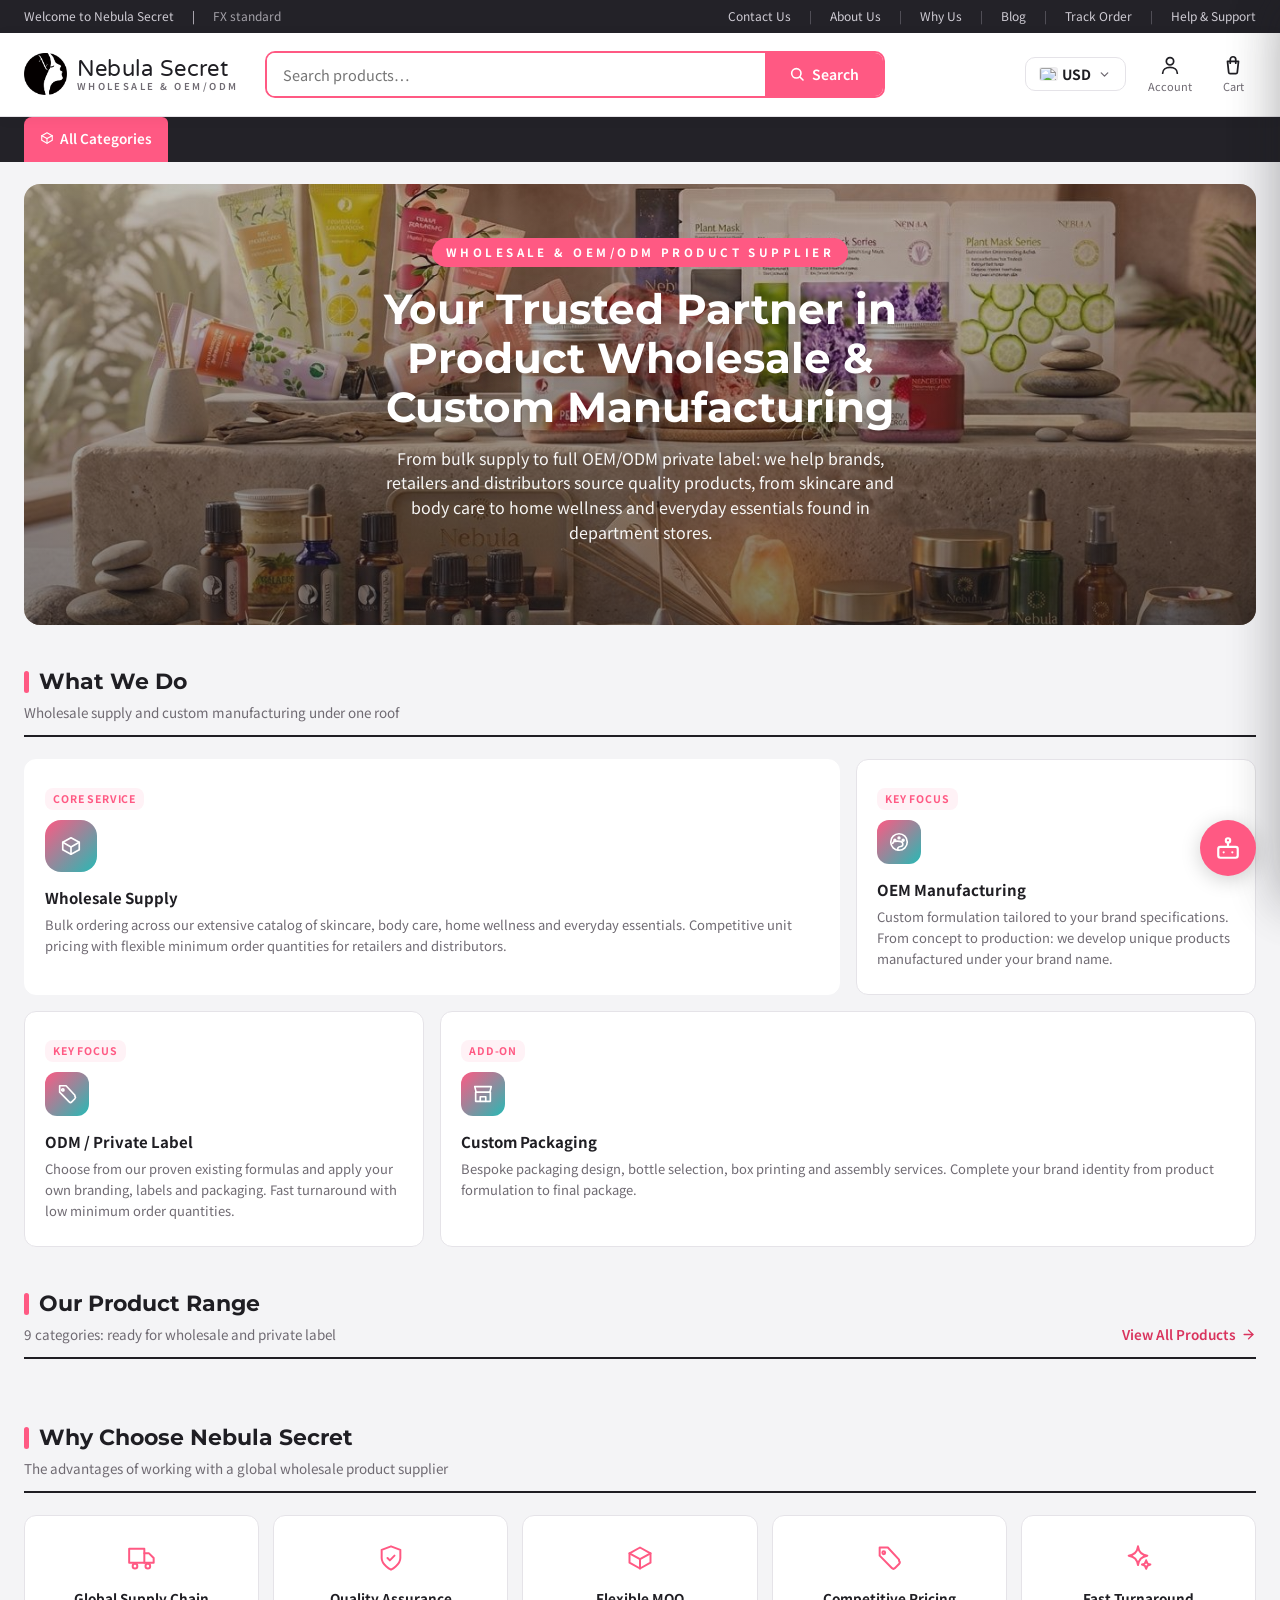
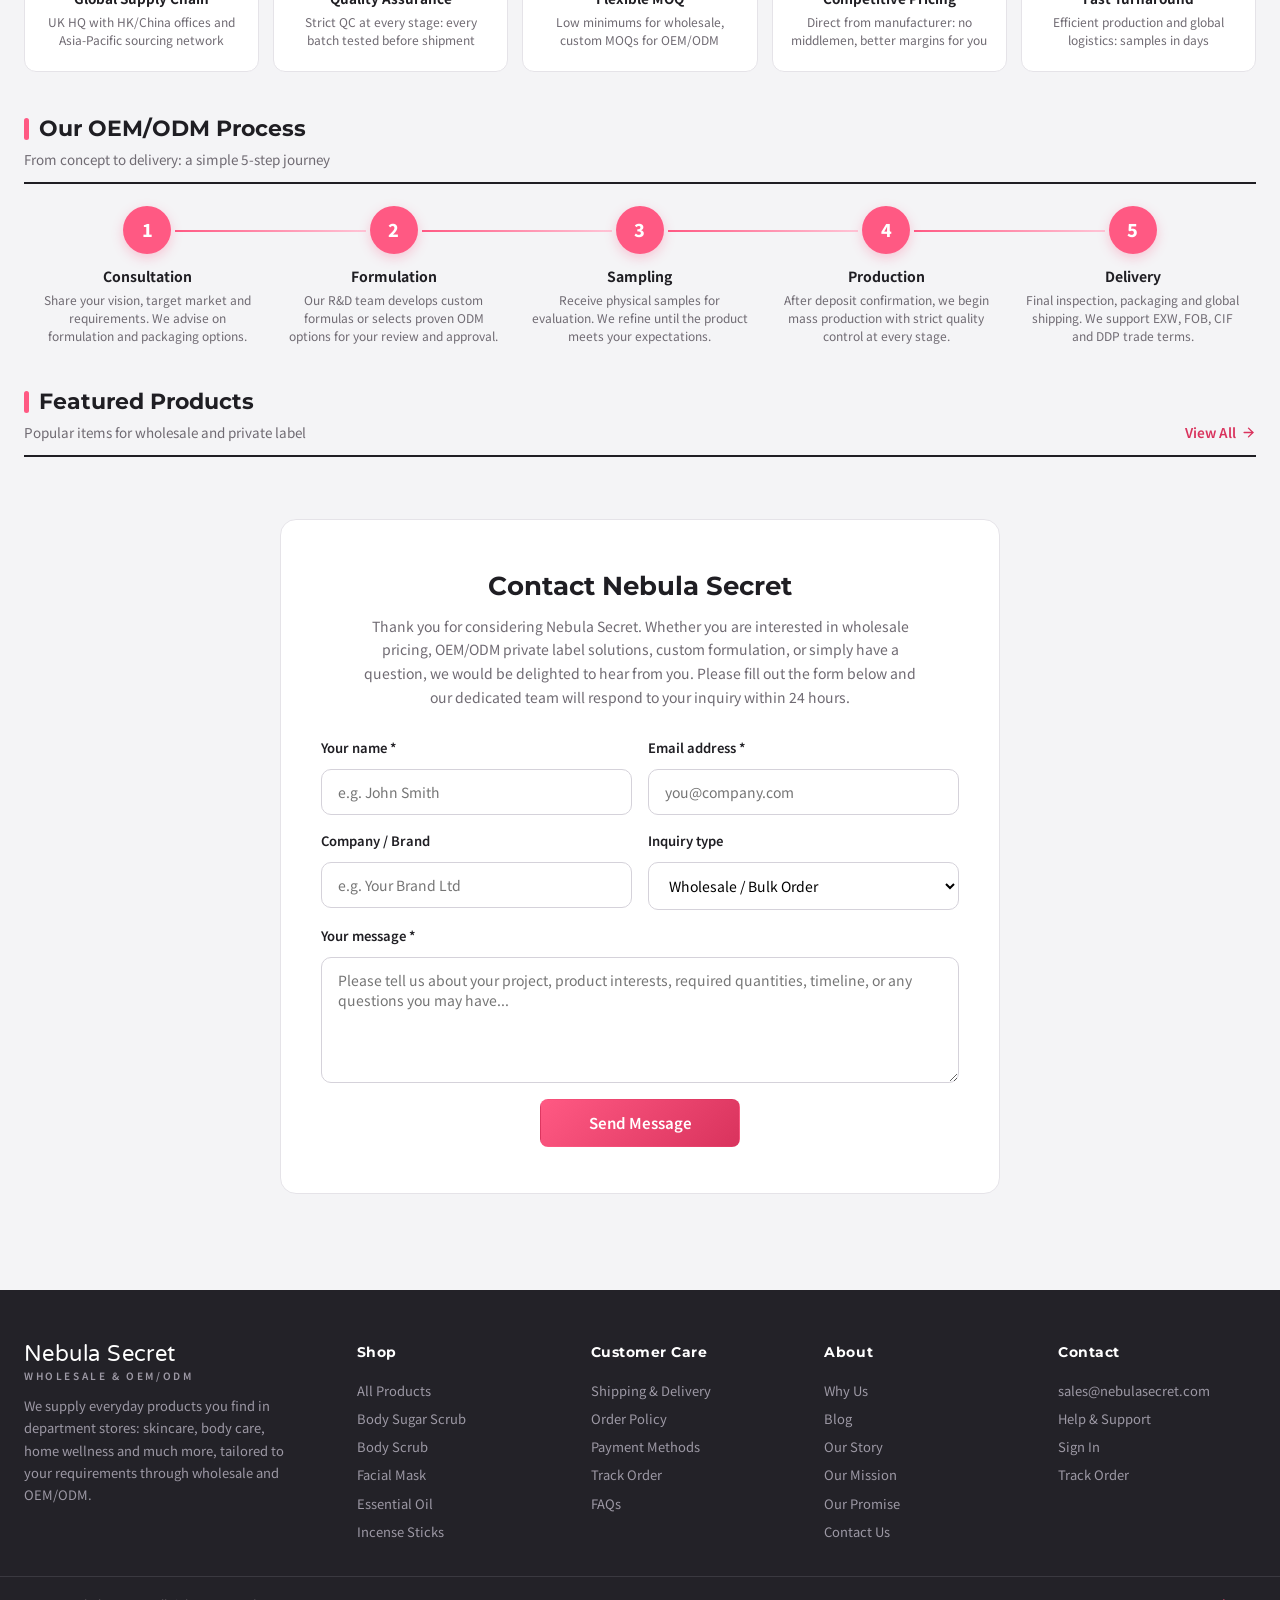
==== commit 343f7021: "security: escape cart removeItem id (XSS) + rate limit ai-chat edge function" ====
--- a/index.html
+++ b/index.html
@@ -1621,8 +1621,7 @@
    refresh the look without touching the code: keep them in /images/. */
 const HERO_SLIDES = [
   BANNER,
-  "images/Picture2_1729173553.jpg",
-  "images/perfume/perfume_01_glamourous_dreamscape.jpg"
+  "images/Picture2_1729173553.jpg"
 ];
 const PLACEHOLDER = "images/placeholder.svg";
 
@@ -3023,7 +3022,7 @@
       (hasCustomerDiscount ? ' <span class="old" style="margin-left:4px">' + fmt(unitPrice) + '</span>' : '') +
       (hasTierDiscount ? ' <span style="color:var(--brand);font-size:11px;font-weight:600">Bulk discount!</span>' : '') + '</div>' +
       '<div class="ci-qty"><button onclick="setQty(\'' + escJs(p.id) + '\',' + (i.q - 1) + ')">−</button><input type="number" min="1" value="' + i.q + '" onchange="setCartQty(\'' + escJs(p.id) + '\',this.value)"><button onclick="setQty(\'' + escJs(p.id) + '\',' + (i.q + 1) + ')">+</button></div>' +
-      '<button class="ci-remove" onclick="removeItem(\'' + p.id + '\')">Remove</button></div>' +
+      '<button class="ci-remove" onclick="removeItem(\'' + escJs(p.id) + '\')">Remove</button></div>' +
       '<div class="ci-total">' + fmt(i.q * discountedUnitPrice) + '</div></div>';
   }).join("");
   const total = cartTotal();
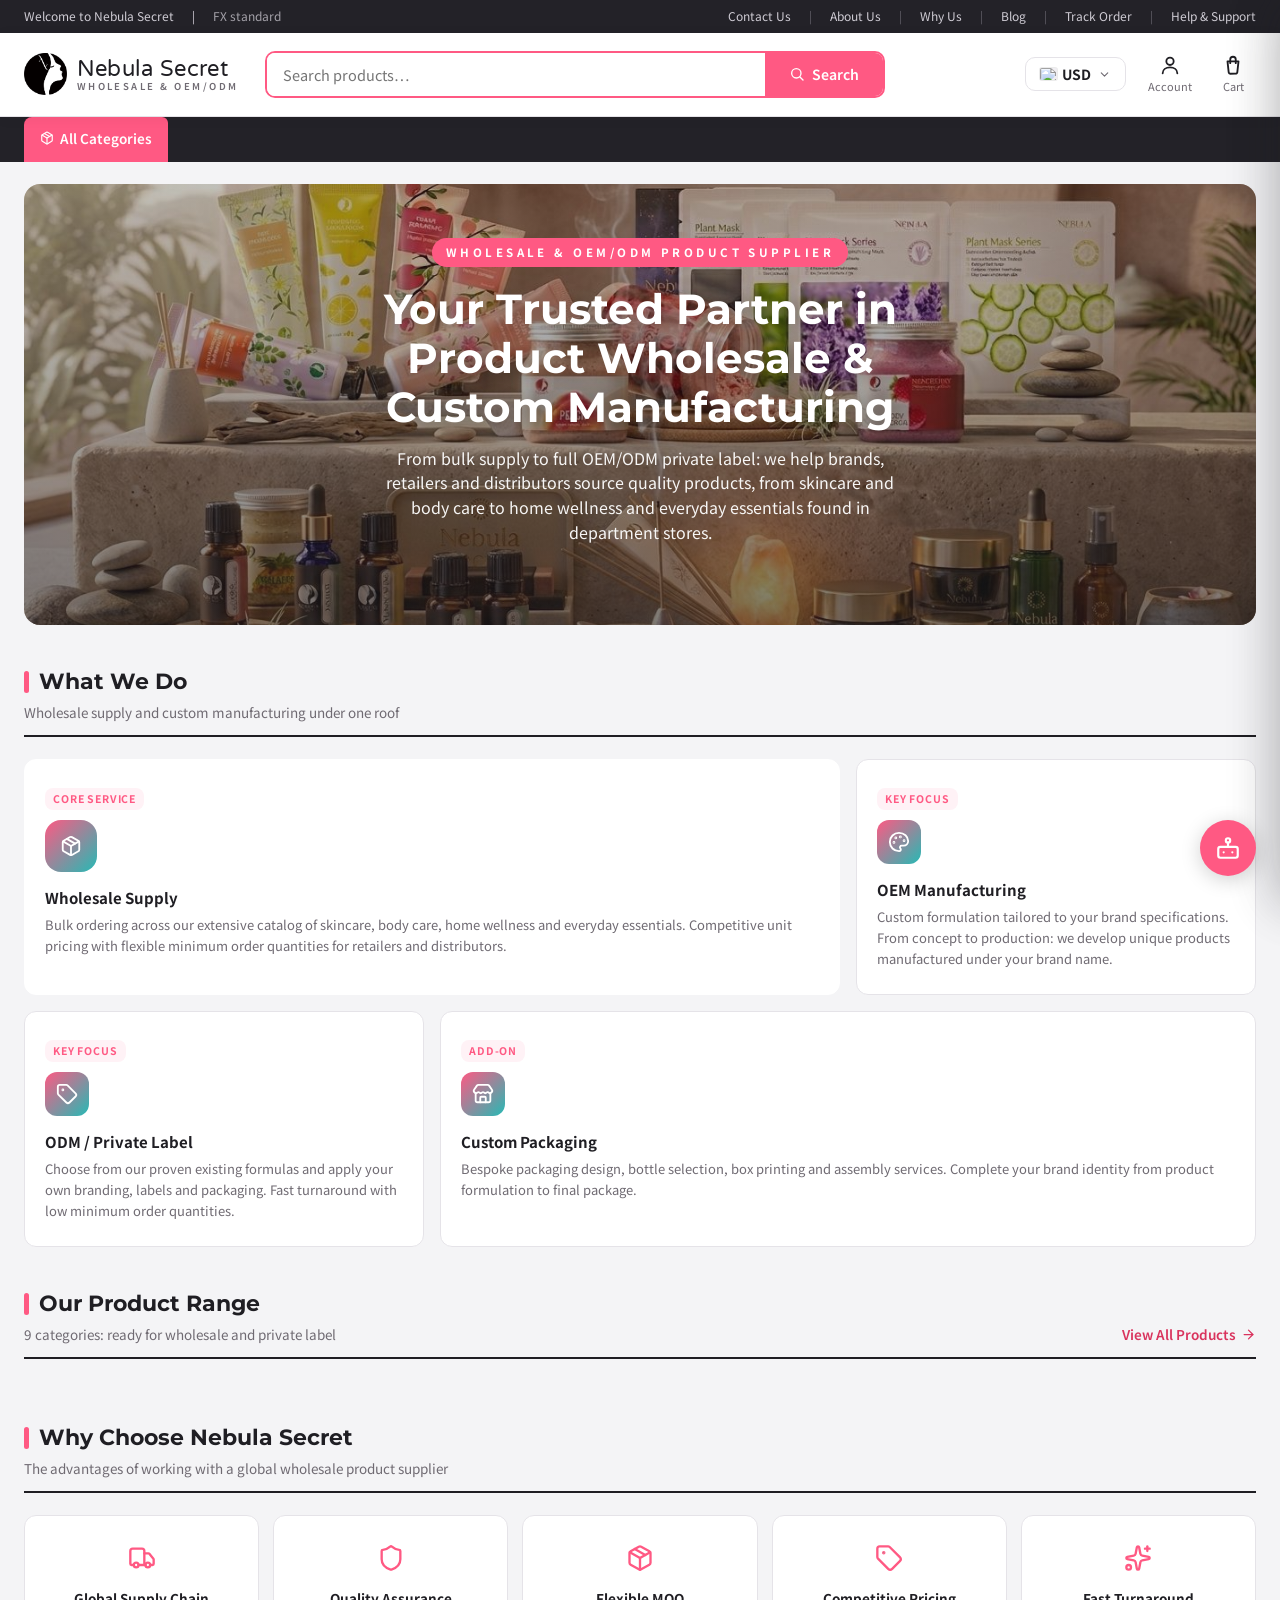
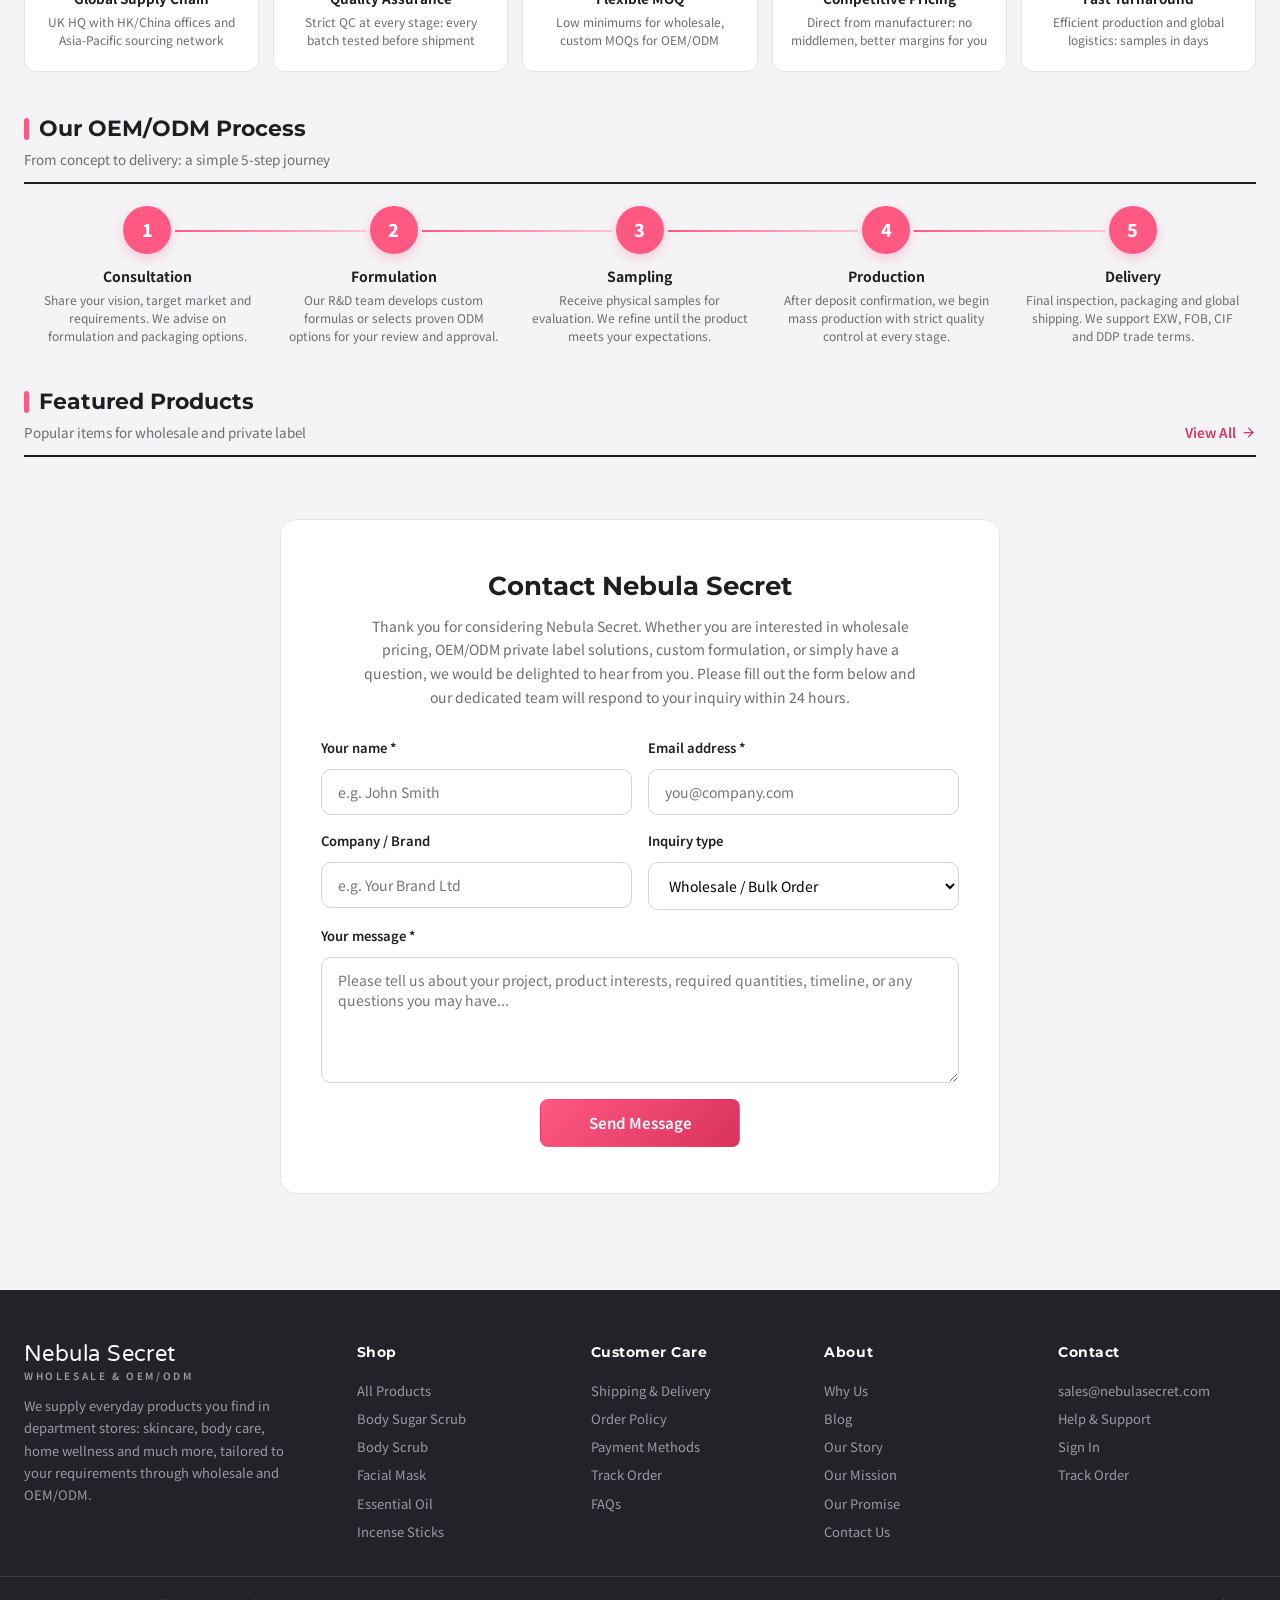
==== commit a21ee161: "style(icons): standardize all UI icons to Lucide standard (stroke 2) - IC dictionary 27 keys replace" ====
--- a/index.html
+++ b/index.html
@@ -409,7 +409,7 @@
 .svc-card:hover::after{opacity:1}
 .svc-card .svc-icon{width:44px;height:44px;border-radius:12px;background:linear-gradient(135deg,var(--brand),var(--accent));display:flex;align-items:center;justify-content:center;margin-bottom:14px;transition:transform .3s,box-shadow .3s}
 .svc-card:hover .svc-icon{transform:scale(1.1) rotate(-5deg);box-shadow:0 6px 16px color-mix(in srgb,var(--brand) 30%,transparent)}
-.svc-card .svc-icon svg{width:22px;height:22px;stroke:#fff;fill:none;stroke-width:1.8;stroke-linecap:round;stroke-linejoin:round}
+.svc-card .svc-icon svg{width:22px;height:22px;stroke:#fff;fill:none;stroke-width:2;stroke-linecap:round;stroke-linejoin:round}
 .svc-card h4{font-size:15px;font-weight:700;margin-bottom:6px;color:var(--ink)}
 .svc-card p{font-size:13px;color:var(--ink-soft);line-height:1.6}
 .svc-card .svc-tag{display:inline-block;font-size:10.5px;font-weight:700;letter-spacing:.08em;text-transform:uppercase;color:var(--brand);background:rgba(255,92,138,.08);padding:3px 8px;border-radius:8px;margin-bottom:10px}
@@ -418,7 +418,7 @@
 .why-grid{display:grid;grid-template-columns:repeat(5,1fr);gap:14px;margin-top:8px}
 .why-card{text-align:center;padding:22px 14px;background:var(--card);border:1px solid var(--line);border-radius:12px}
 .why-card .why-icon{width:40px;height:40px;margin:0 auto 10px;display:flex;align-items:center;justify-content:center}
-.why-card .why-icon svg{width:28px;height:28px;stroke:var(--brand);fill:none;stroke-width:1.7;stroke-linecap:round;stroke-linejoin:round}
+.why-card .why-icon svg{width:28px;height:28px;stroke:var(--brand);fill:none;stroke-width:2;stroke-linecap:round;stroke-linejoin:round}
 .why-card h4{font-size:13.5px;font-weight:700;margin-bottom:4px}
 .why-card p{font-size:12px;color:var(--ink-soft);line-height:1.5}
 
@@ -1150,21 +1150,21 @@
     </a>
     <div class="header-search">
       <input type="text" id="searchInput" placeholder="Search products…" aria-label="Search">
-      <button id="searchBtn"><svg viewBox="0 0 24 24" fill="none" stroke-width="2.4" stroke-linecap="round"><circle cx="11" cy="11" r="7"/><line x1="21" y1="21" x2="16.5" y2="16.5"/></svg>Search</button>
+      <button id="searchBtn"><svg viewBox="0 0 24 24" fill="none" stroke-width="2" stroke-linecap="round"><circle cx="11" cy="11" r="7"/><line x1="21" y1="21" x2="16.5" y2="16.5"/></svg>Search</button>
     </div>
     <div class="header-actions">
       <div class="cur-switch" id="curSwitch" title="Select currency">
         <span class="cur-label" id="curLabel">EUR</span>
-        <svg viewBox="0 0 24 24" fill="none" stroke-width="2.4" stroke-linecap="round" stroke-linejoin="round"><polyline points="6 9 12 15 18 9"/></svg>
+        <svg viewBox="0 0 24 24" fill="none" stroke-width="2" stroke-linecap="round" stroke-linejoin="round"><polyline points="6 9 12 15 18 9"/></svg>
         <button type="button" class="cur-btn" id="curBtn" aria-haspopup="listbox" aria-expanded="false" aria-label="Select currency"></button>
         <div class="cur-menu" id="curMenu" role="listbox" aria-label="Currency"></div>
       </div>
       <a class="hact" href="#/account" title="Account">
-        <svg viewBox="0 0 24 24" fill="none" stroke-width="1.9" stroke-linecap="round" stroke-linejoin="round"><circle cx="12" cy="8" r="4"/><path d="M4 21c0-4 3.6-6.5 8-6.5s8 2.5 8 6.5"/></svg>
+        <svg viewBox="0 0 24 24" fill="none" stroke-width="2" stroke-linecap="round" stroke-linejoin="round"><circle cx="12" cy="8" r="4"/><path d="M4 21c0-4 3.6-6.5 8-6.5s8 2.5 8 6.5"/></svg>
         <span class="hact-label" id="acctLabel">Account</span>
       </a>
       <button class="hact" id="cartBtn" aria-label="Cart">
-        <svg viewBox="0 0 24 24" fill="none" stroke-width="1.9" stroke-linecap="round" stroke-linejoin="round"><path d="M6 8h12l-1.3 12.1a1.6 1.6 0 0 1-1.6 1.4H8.9a1.6 1.6 0 0 1-1.6-1.4L6 8z"/><path d="M9 10V6a3 3 0 0 1 6 0v4"/></svg>
+        <svg viewBox="0 0 24 24" fill="none" stroke-width="2" stroke-linecap="round" stroke-linejoin="round"><path d="M6 8h12l-1.3 12.1a1.6 1.6 0 0 1-1.6 1.4H8.9a1.6 1.6 0 0 1-1.6-1.4L6 8z"/><path d="M9 10V6a3 3 0 0 1 6 0v4"/></svg>
         <span class="cart-count" id="cartCount">0</span>
         <span class="hact-label">Cart</span>
       </button>
@@ -1271,13 +1271,13 @@
 <aside class="mnav" id="mnav" aria-label="Mobile navigation">
   <div class="mnav-head">
     <span class="mnav-title">Menu</span>
-    <button class="mnav-close" id="mnavClose" aria-label="Close menu"><svg viewBox="0 0 24 24" fill="none" stroke-width="2.4" stroke-linecap="round"><line x1="5" y1="5" x2="19" y2="19"/><line x1="19" y1="5" x2="5" y2="19"/></svg></button>
+    <button class="mnav-close" id="mnavClose" aria-label="Close menu"><svg viewBox="0 0 24 24" fill="none" stroke-width="2" stroke-linecap="round"><line x1="5" y1="5" x2="19" y2="19"/><line x1="19" y1="5" x2="5" y2="19"/></svg></button>
   </div>
   <div class="mnav-cur">
     <span class="mnav-cur-label">Currency</span>
     <div class="cur-switch-m" id="curSwitchM">
       <span class="cur-label" id="curLabelM">EUR</span>
-      <svg viewBox="0 0 24 24" fill="none" stroke-width="2.4" stroke-linecap="round" stroke-linejoin="round"><polyline points="6 9 12 15 18 9"/></svg>
+      <svg viewBox="0 0 24 24" fill="none" stroke-width="2" stroke-linecap="round" stroke-linejoin="round"><polyline points="6 9 12 15 18 9"/></svg>
       <button type="button" class="cur-btn" id="curBtnM" aria-haspopup="listbox" aria-expanded="false" aria-label="Select currency"></button>
       <div class="cur-menu" id="curMenuM" role="listbox" aria-label="Currency"></div>
     </div>
@@ -1308,7 +1308,7 @@
   <div class="cart-foot" id="cartFoot"></div>
 </aside>
 
-<div class="toast" id="toast"><svg viewBox="0 0 24 24" fill="none" stroke-width="2.2" stroke-linecap="round" stroke-linejoin="round"><path d="M20 6 9 17l-5-5"/></svg><span id="toastMsg"></span></div>
+<div class="toast" id="toast"><svg viewBox="0 0 24 24" fill="none" stroke-width="2" stroke-linecap="round" stroke-linejoin="round"><path d="M20 6 9 17l-5-5"/></svg><span id="toastMsg"></span></div>
 
 <!-- ================= HOMEPAGE POPUP ================= -->
 <div class="popup-backdrop" id="popupBackdrop">
@@ -1338,7 +1338,7 @@
     </div>
     <div class="order-summary" id="orderSummary"></div>
     <button class="btn full" id="placeOrder">Place order</button>
-    <p class="pay-note"><svg viewBox="0 0 24 24" fill="none" stroke-width="1.8" stroke-linecap="round"><rect x="4" y="10" width="16" height="10" rx="2"/><path d="M8 10V7a4 4 0 0 1 8 0v3"/></svg>Our sales team will contact you shortly to confirm order availability.</p>
+    <p class="pay-note"><svg viewBox="0 0 24 24" fill="none" stroke-width="2" stroke-linecap="round"><rect x="4" y="10" width="16" height="10" rx="2"/><path d="M8 10V7a4 4 0 0 1 8 0v3"/></svg>Our sales team will contact you shortly to confirm order availability.</p>
   </div>
 </div>
 
@@ -1615,7 +1615,6 @@
 /* ============ Base data (injected from original store) ============ */
 
 
-const ORIGIN = "https://nebula-secret.weeblysite.com";
 const BANNER = "images/hero-banner.jpg";
 /* Hero slideshow images (rotates on the homepage). Swap entries here to
    refresh the look without touching the code: keep them in /images/. */
@@ -1921,7 +1920,7 @@
       '<img class="cur-flag" src="' + curFlagUrl(c) + '" alt="' + (c.flag || '').toUpperCase() + '" loading="lazy" onerror="this.style.display=\'none\'">' +
       '<span class="cur-code">' + c.code + '</span>' +
       '<span class="cur-country">' + c.country + '</span>' +
-      (c.code === curCode ? '<svg class="cur-check" viewBox="0 0 24 24" fill="none" stroke="currentColor" stroke-width="3" stroke-linecap="round" stroke-linejoin="round" aria-hidden="true"><polyline points="20 6 9 17 4 12"/></svg>' : '') +
+      (c.code === curCode ? '<svg class="cur-check" viewBox="0 0 24 24" fill="none" stroke="currentColor" stroke-width="2" stroke-linecap="round" stroke-linejoin="round" aria-hidden="true"><polyline points="20 6 9 17 4 12"/></svg>' : '') +
     '</button>'
   ).join("");
   menu.querySelectorAll(".cur-item").forEach(item => {
@@ -2021,7 +2020,7 @@
     
     let country = null;
     
-    // 方法1: 使用我们自己的 Vercel Edge Function（最可靠）
+    // 方法1: 使用我們自己的 Vercel Edge Function（最可靠）
     try {
       const geoRes = await fetch("/api/geo");
       if (geoRes.ok) {
@@ -2035,7 +2034,7 @@
       if(DEBUG) console.log("[GeoCurrency] /api/geo failed:", e.message);
     }
     
-    // 方法2: 基于浏览器语言回退（CSP 只信任自家 /api/geo，不呼叫第三方外域）
+    // 方法2: 基於瀏覽器語言回退（CSP 只信任自家 /api/geo，不呼叫第三方外域）
     if (!country) {
       try {
         const lang = navigator.language || navigator.userLanguage || "";
@@ -2093,7 +2092,7 @@
       showToast("Warning: account may not have saved to cloud");
       return false;
     }
-    console.log("Accounts saved to Supabase successfully, count:", a.length);
+    dbg("Accounts saved to Supabase successfully, count:", a.length);
     return true;
   } catch(e) {
     console.warn("Error saving accounts:", e);
@@ -2223,10 +2222,10 @@
     if(supabase && !window._authListenerSetup){
       window._authListenerSetup = true;
       supabase.auth.onAuthStateChange((event, session) => {
-        console.log("Auth state change:", event, session?.user?.email);
+        dbg("Auth state change:", event, session?.user?.email);
         if(event === 'PASSWORD_RECOVERY'){
           /* User clicked password reset link - show new password form */
-          console.log("Password recovery detected - showing new password form");
+          dbg("Password recovery detected - showing new password form");
           window._passwordRecovery = true;
           /* Force navigation to account page to prevent redirect to home */
           if(!location.hash.startsWith('#/account')){
@@ -2587,21 +2586,6 @@
   }catch(e){
     return {ok:false, reason:"network", detail: String(e && e.message ? e.message : e)};
   }
-}
-
-/* Build contact form email template params */
-function contactTemplateParams(formData){
-  return {
-    from_name: formData.name,
-    from_email: formData.email,
-    company: formData.company || "Not provided",
-    inquiry_type: formData.type,
-    subject: "New " + formData.type + " Inquiry from " + formData.name + ": Nebula Secret",
-    message: formData.message,
-    reply_to: formData.email,
-    store_name: (getTheme() || {}).storeName || "Nebula Secret",
-    date: new Date().toLocaleString("en-GB", { dateStyle: "full", timeStyle: "short" })
-  };
 }
 
 /* Local image upload -> compressed data URL for product/category forms */
@@ -2645,7 +2629,7 @@
       console.warn("Failed to save orders to Supabase:", res.error);
       return false;
     }
-    console.log("Orders saved to Supabase successfully, count:", o.length);
+    dbg("Orders saved to Supabase successfully, count:", o.length);
     return true;
   } catch(e) {
     console.warn("Error saving orders:", e);
@@ -3004,7 +2988,7 @@
 function renderCart(){
   const box = $("#cartItems");
   if(!cart.length){
-    box.innerHTML = '<div class="cart-empty"><svg viewBox="0 0 24 24" fill="none" stroke-width="1.6" stroke-linecap="round" stroke-linejoin="round"><path d="M6 8h12l-1.3 12.1a1.6 1.6 0 0 1-1.6 1.4H8.9a1.6 1.6 0 0 1-1.6-1.4L6 8z"/><path d="M9 10V6a3 3 0 0 1 6 0v4"/></svg><p>Your cart is empty.<br>Explore our product catalog.</p><button class="btn sm" onclick="closeCart();location.hash=\'#/shop\'">Start shopping</button></div>';
+    box.innerHTML = '<div class="cart-empty"><svg viewBox="0 0 24 24" fill="none" stroke-width="2" stroke-linecap="round" stroke-linejoin="round"><path d="M6 8h12l-1.3 12.1a1.6 1.6 0 0 1-1.6 1.4H8.9a1.6 1.6 0 0 1-1.6-1.4L6 8z"/><path d="M9 10V6a3 3 0 0 1 6 0v4"/></svg><p>Your cart is empty.<br>Explore our product catalog.</p><button class="btn sm" onclick="closeCart();location.hash=\'#/shop\'">Start shopping</button></div>';
     $("#cartFoot").innerHTML = "";
     return;
   }
@@ -3217,7 +3201,7 @@
   if(!email || !/.+@.+\..+/.test(email)){ showToast("Please enter a valid email address"); return; }
   if(!cart.length){ showToast("Your cart is empty"); return; }
   
-  console.log("placeOrder: starting order placement for", email, "items:", cart.length);
+  dbg("placeOrder: starting order placement for", email, "items:", cart.length);
   
   const th = getTheme();
   const o = {
@@ -3237,7 +3221,7 @@
     statusHistory: [{ status: "New", date: new Date().toISOString(), note: "Order placed" }]
   };
   
-  console.log("placeOrder: order object created, id:", o.id, "total:", o.total);
+  dbg("placeOrder: order object created, id:", o.id, "total:", o.total);
   
   /* Persist order through the privileged place_order RPC (appends server-side;
      anon has no direct write access to the orders row). */
@@ -3259,7 +3243,7 @@
   }catch(e){
     console.error("placeOrder: RPC exception:", e);
   }
-  console.log("placeOrder: save result:", saved, "order id:", o.id);
+  dbg("placeOrder: save result:", saved, "order id:", o.id);
   
   if(!saved){
     console.error("placeOrder: Failed to save order to Supabase!");
@@ -3276,7 +3260,7 @@
   }
   
   lastOrder = o;
-  console.log("placeOrder: order placement complete, id:", o.id);
+  dbg("placeOrder: order placement complete, id:", o.id);
   // clear cart
   cart = []; saveCart(); updateCartUI();
   // show confirmation
@@ -3312,33 +3296,33 @@
 
 /* ============ Icons (inline SVG set) ============ */
 const IC = {
-  arrow: '<svg viewBox="0 0 24 24" fill="none" stroke-width="2.2" stroke-linecap="round" stroke-linejoin="round"><line x1="5" y1="12" x2="19" y2="12"/><polyline points="12 5 19 12 12 19"/></svg>',
-  chev: '<svg viewBox="0 0 24 24" fill="none" stroke-width="2" stroke-linecap="round" stroke-linejoin="round"><polyline points="9 6 15 12 9 18"/></svg>',
-  leaf: '<svg viewBox="0 0 24 24" fill="none" stroke-width="1.8" stroke-linecap="round" stroke-linejoin="round"><path d="M11 20A7 7 0 0 1 4 13c0-5 4-9 16-9 0 10-4 16-9 16z"/><path d="M4 21c2-6 5-9 11-11"/></svg>',
-  truck: '<svg viewBox="0 0 24 24" fill="none" stroke-width="1.8" stroke-linecap="round" stroke-linejoin="round"><path d="M1 4h13v12H1z"/><path d="M14 8h4l4 4v4h-8"/><circle cx="6" cy="19" r="2"/><circle cx="17" cy="19" r="2"/></svg>',
-  shield: '<svg viewBox="0 0 24 24" fill="none" stroke-width="1.8" stroke-linecap="round" stroke-linejoin="round"><path d="M12 2 4 5v6c0 5 3.5 8.5 8 11 4.5-2.5 8-6 8-11V5l-8-3z"/><path d="m9 12 2 2 4-4"/></svg>',
-  sparkle: '<svg viewBox="0 0 24 24" fill="none" stroke-width="1.8" stroke-linecap="round" stroke-linejoin="round"><path d="M12 2c.6 4.5 3.5 7.4 8 8-4.5.6-7.4 3.5-8 8-.6-4.5-3.5-7.4-8-8 4.5-.6 7.4-3.5 8-8z"/><path d="M19 14c.3 2 1.6 3.3 3.6 3.6-2 .3-3.3 1.6-3.6 3.6-.3-2-1.6-3.3-3.6-3.6 2-.3 3.3-1.6 3.6-3.6z"/></svg>',
-  box: '<svg viewBox="0 0 24 24" fill="none" stroke-width="1.9" stroke-linecap="round" stroke-linejoin="round"><path d="M21 8 12 3 3 8v8l9 5 9-5V8z"/><path d="M3 8l9 5 9-5"/><path d="M12 13v8"/></svg>',
-  tag: '<svg viewBox="0 0 24 24" fill="none" stroke-width="1.9" stroke-linecap="round" stroke-linejoin="round"><path d="M20.6 13.4 11 3H4v7l10.4 10.6a2 2 0 0 0 2.8 0l3.4-3.4a2 2 0 0 0 0-2.8z"/><circle cx="7.5" cy="7.5" r="1.2"/></svg>',
-  palette: '<svg viewBox="0 0 24 24" fill="none" stroke-width="1.9" stroke-linecap="round" stroke-linejoin="round"><circle cx="12" cy="12" r="9"/><circle cx="7.5" cy="10" r="1"/><circle cx="12" cy="7.5" r="1"/><circle cx="16.5" cy="10" r="1"/><path d="M12 21c-1.5 0-2-1.2-1.2-2.5.6-1 1.6-1.6 3-1.6 1.4 0 2.4-1 2.4-2.4 0-2.8-2.6-3.5-5.7-3.5S5.2 11 5.2 13.5"/></svg>',
-  dashboard: '<svg viewBox="0 0 24 24" fill="none" stroke-width="1.9" stroke-linecap="round" stroke-linejoin="round"><rect x="3" y="3" width="7" height="9" rx="1.5"/><rect x="14" y="3" width="7" height="5" rx="1.5"/><rect x="14" y="12" width="7" height="9" rx="1.5"/><rect x="3" y="16" width="7" height="5" rx="1.5"/></svg>',
-  store: '<svg viewBox="0 0 24 24" fill="none" stroke-width="1.9" stroke-linecap="round" stroke-linejoin="round"><path d="M4 10v10h16V10"/><path d="M3 4h18l-1.5 6H4.5L3 4z"/><path d="M9 20v-5h6v5"/></svg>',
-  logout: '<svg viewBox="0 0 24 24" fill="none" stroke-width="1.9" stroke-linecap="round" stroke-linejoin="round"><path d="M9 21H5a2 2 0 0 1-2-2V5a2 2 0 0 1 2-2h4"/><path d="m16 17 5-5-5-5"/><path d="M21 12H9"/></svg>',
-  edit: '<svg viewBox="0 0 24 24" fill="none" stroke-width="1.9" stroke-linecap="round" stroke-linejoin="round"><path d="M17 3a2.8 2.8 0 1 1 4 4L7.5 20.5 2 22l1.5-5.5L17 3z"/></svg>',
-  del: '<svg viewBox="0 0 24 24" fill="none" stroke-width="1.9" stroke-linecap="round" stroke-linejoin="round"><path d="M3 6h18"/><path d="M8 6V4a1 1 0 0 1 1-1h6a1 1 0 0 1 1 1v2"/><path d="M19 6v14a2 2 0 0 1-2 2H7a2 2 0 0 1-2-2V6"/></svg>',
-  plus: '<svg viewBox="0 0 24 24" fill="none" stroke-width="2.2" stroke-linecap="round"><line x1="12" y1="5" x2="12" y2="19"/><line x1="5" y1="12" x2="19" y2="12"/></svg>',
-  orders: '<svg viewBox="0 0 24 24" fill="none" stroke-width="1.9" stroke-linecap="round" stroke-linejoin="round"><path d="M9 11V8a3 3 0 0 1 6 0v3"/><rect x="4" y="11" width="16" height="9" rx="2"/><path d="M8 15h.01M12 15h.01M16 15h.01"/></svg>',
-  users: '<svg viewBox="0 0 24 24" fill="none" stroke-width="1.9" stroke-linecap="round" stroke-linejoin="round"><path d="M17 21v-2a4 4 0 0 0-4-4H5a4 4 0 0 0-4 4v2"/><circle cx="9" cy="7" r="4"/><path d="M23 21v-2a4 4 0 0 0-3-3.87"/><path d="M16 3.13a4 4 0 0 1 0 7.75"/></svg>',
-  shield: '<svg viewBox="0 0 24 24" fill="none" stroke-width="1.9" stroke-linecap="round" stroke-linejoin="round"><path d="M12 22s8-4 8-10V5l-8-3-8 3v7c0 6 8 10 8 10z"/><path d="m9 12 2 2 4-4"/></svg>',
-  chart: '<svg viewBox="0 0 24 24" fill="none" stroke-width="1.9" stroke-linecap="round" stroke-linejoin="round"><path d="M3 3v18h18"/><rect x="7" y="12" width="3" height="6"/><rect x="12" y="8" width="3" height="10"/><rect x="17" y="5" width="3" height="13"/></svg>',
-  mail: '<svg viewBox="0 0 24 24" fill="none" stroke-width="1.9" stroke-linecap="round" stroke-linejoin="round"><rect x="3" y="5" width="18" height="14" rx="2"/><path d="m3 7 9 6 9-6"/></svg>',
-  up: '<svg viewBox="0 0 24 24" fill="none" stroke-width="1.9" stroke-linecap="round" stroke-linejoin="round"><path d="M12 19V5"/><path d="m5 12 7-7 7 7"/></svg>',
-  down: '<svg viewBox="0 0 24 24" fill="none" stroke-width="2" stroke-linecap="round" stroke-linejoin="round"><path d="M12 5v14"/><path d="m19 12-7 7-7-7"/></svg>',
-  search: '<svg viewBox="0 0 24 24" fill="none" stroke-width="2" stroke-linecap="round"><circle cx="11" cy="11" r="7"/><line x1="21" y1="21" x2="16.5" y2="16.5"/></svg>',
-  sync: '<svg viewBox="0 0 24 24" fill="none" stroke-width="1.9" stroke-linecap="round" stroke-linejoin="round"><path d="M21 12a9 9 0 1 1-2.6-6.4"/><path d="M21 3v6h-6"/></svg>',
-  user: '<svg viewBox="0 0 24 24" fill="none" stroke-width="1.9" stroke-linecap="round" stroke-linejoin="round"><path d="M20 21v-2a4 4 0 0 0-4-4H8a4 4 0 0 0-4 4v2"/><circle cx="12" cy="7" r="4"/></svg>',
-  doc: '<svg viewBox="0 0 24 24" fill="none" stroke-width="1.9" stroke-linecap="round" stroke-linejoin="round"><path d="M14 2H6a2 2 0 0 0-2 2v16a2 2 0 0 0 2 2h12a2 2 0 0 0 2-2V8z"/><polyline points="14 2 14 8 20 8"/><line x1="16" y1="13" x2="8" y2="13"/><line x1="16" y1="17" x2="8" y2="17"/><polyline points="10 9 9 9 8 9"/></svg>',
-  info: '<svg viewBox="0 0 24 24" fill="none" stroke-width="1.9" stroke-linecap="round" stroke-linejoin="round"><circle cx="12" cy="12" r="10"/><line x1="12" y1="16" x2="12" y2="12"/><line x1="12" y1="8" x2="12.01" y2="8"/></svg>'
+  arrow: '<svg viewBox="0 0 24 24" fill="none" stroke-width="2" stroke-linecap="round" stroke-linejoin="round"><path d="M5 12h14" /> <path d="m12 5 7 7-7 7" /></svg>',
+  chev: '<svg viewBox="0 0 24 24" fill="none" stroke-width="2" stroke-linecap="round" stroke-linejoin="round"><path d="m9 18 6-6-6-6" /></svg>',
+  leaf: '<svg viewBox="0 0 24 24" fill="none" stroke-width="2" stroke-linecap="round" stroke-linejoin="round"><path d="M11 20a10 10 0 0010-10 25.9 25.9 0 00-1.04-7.281 1 1 0 00-1.755-.325C15.833 5.5 13 5.5 9.8 6.1A7 7 0 0011 20" /> <path d="M2 21a5 5 0 012.911-4.544C7.613 15.212 8.351 15.24 11 13" /></svg>',
+  truck: '<svg viewBox="0 0 24 24" fill="none" stroke-width="2" stroke-linecap="round" stroke-linejoin="round"><path d="M14 18V6a2 2 0 0 0-2-2H4a2 2 0 0 0-2 2v11a1 1 0 0 0 1 1h2" /> <path d="M15 18H9" /> <path d="M19 18h2a1 1 0 0 0 1-1v-3.65a1 1 0 0 0-.22-.624l-3.48-4.35A1 1 0 0 0 17.52 8H14" /> <circle cx="17" cy="18" r="2" /> <circle cx="7" cy="18" r="2" /></svg>',
+  shield: '<svg viewBox="0 0 24 24" fill="none" stroke-width="2" stroke-linecap="round" stroke-linejoin="round"><path d="M20 13c0 5-3.5 7.5-7.66 8.95a1 1 0 0 1-.67-.01C7.5 20.5 4 18 4 13V6a1 1 0 0 1 1-1c2 0 4.5-1.2 6.24-2.72a1.17 1.17 0 0 1 1.52 0C14.51 3.81 17 5 19 5a1 1 0 0 1 1 1z" /></svg>',
+  sparkle: '<svg viewBox="0 0 24 24" fill="none" stroke-width="2" stroke-linecap="round" stroke-linejoin="round"><path d="M11.017 2.814a1 1 0 0 1 1.966 0l1.051 5.558a2 2 0 0 0 1.594 1.594l5.558 1.051a1 1 0 0 1 0 1.966l-5.558 1.051a2 2 0 0 0-1.594 1.594l-1.051 5.558a1 1 0 0 1-1.966 0l-1.051-5.558a2 2 0 0 0-1.594-1.594l-5.558-1.051a1 1 0 0 1 0-1.966l5.558-1.051a2 2 0 0 0 1.594-1.594z" /> <path d="M20 2v4" /> <path d="M22 4h-4" /> <circle cx="4" cy="20" r="2" /></svg>',
+  box: '<svg viewBox="0 0 24 24" fill="none" stroke-width="2" stroke-linecap="round" stroke-linejoin="round"><path d="M11 21.73a2 2 0 0 0 2 0l7-4A2 2 0 0 0 21 16V8a2 2 0 0 0-1-1.73l-7-4a2 2 0 0 0-2 0l-7 4A2 2 0 0 0 3 8v8a2 2 0 0 0 1 1.73z" /> <path d="M12 22V12" /> <polyline points="3.29 7 12 12 20.71 7" /> <path d="m7.5 4.27 9 5.15" /></svg>',
+  tag: '<svg viewBox="0 0 24 24" fill="none" stroke-width="2" stroke-linecap="round" stroke-linejoin="round"><path d="M12.586 2.586A2 2 0 0 0 11.172 2H4a2 2 0 0 0-2 2v7.172a2 2 0 0 0 .586 1.414l8.704 8.704a2.426 2.426 0 0 0 3.42 0l6.58-6.58a2.426 2.426 0 0 0 0-3.42z" /> <circle cx="7.5" cy="7.5" r=".5" fill="currentColor" /></svg>',
+  palette: '<svg viewBox="0 0 24 24" fill="none" stroke-width="2" stroke-linecap="round" stroke-linejoin="round"><path d="M12 22a1 1 0 0 1 0-20 10 9 0 0 1 10 9 5 5 0 0 1-5 5h-2.25a1.75 1.75 0 0 0-1.4 2.8l.3.4a1.75 1.75 0 0 1-1.4 2.8z" /> <circle cx="13.5" cy="6.5" r=".5" fill="currentColor" /> <circle cx="17.5" cy="10.5" r=".5" fill="currentColor" /> <circle cx="6.5" cy="12.5" r=".5" fill="currentColor" /> <circle cx="8.5" cy="7.5" r=".5" fill="currentColor" /></svg>',
+  dashboard: '<svg viewBox="0 0 24 24" fill="none" stroke-width="2" stroke-linecap="round" stroke-linejoin="round"><rect width="7" height="9" x="3" y="3" rx="1" /> <rect width="7" height="5" x="14" y="3" rx="1" /> <rect width="7" height="9" x="14" y="12" rx="1" /> <rect width="7" height="5" x="3" y="16" rx="1" /></svg>',
+  store: '<svg viewBox="0 0 24 24" fill="none" stroke-width="2" stroke-linecap="round" stroke-linejoin="round"><path d="M15 21v-5a1 1 0 0 0-1-1h-4a1 1 0 0 0-1 1v5" /> <path d="M17.774 10.31a1.12 1.12 0 0 0-1.549 0 2.5 2.5 0 0 1-3.451 0 1.12 1.12 0 0 0-1.548 0 2.5 2.5 0 0 1-3.452 0 1.12 1.12 0 0 0-1.549 0 2.5 2.5 0 0 1-3.77-3.248l2.889-4.184A2 2 0 0 1 7 2h10a2 2 0 0 1 1.653.873l2.895 4.192a2.5 2.5 0 0 1-3.774 3.244" /> <path d="M4 10.95V19a2 2 0 0 0 2 2h12a2 2 0 0 0 2-2v-8.05" /></svg>',
+  logout: '<svg viewBox="0 0 24 24" fill="none" stroke-width="2" stroke-linecap="round" stroke-linejoin="round"><path d="m16 17 5-5-5-5" /> <path d="M21 12H9" /> <path d="M9 21H5a2 2 0 0 1-2-2V5a2 2 0 0 1 2-2h4" /></svg>',
+  edit: '<svg viewBox="0 0 24 24" fill="none" stroke-width="2" stroke-linecap="round" stroke-linejoin="round"><path d="M21.174 6.812a1 1 0 0 0-3.986-3.987L3.842 16.174a2 2 0 0 0-.5.83l-1.321 4.352a.5.5 0 0 0 .623.622l4.353-1.32a2 2 0 0 0 .83-.497z" /> <path d="m15 5 4 4" /></svg>',
+  del: '<svg viewBox="0 0 24 24" fill="none" stroke-width="2" stroke-linecap="round" stroke-linejoin="round"><path d="M10 11v6" /> <path d="M14 11v6" /> <path d="M19 6v14a2 2 0 0 1-2 2H7a2 2 0 0 1-2-2V6" /> <path d="M3 6h18" /> <path d="M8 6V4a2 2 0 0 1 2-2h4a2 2 0 0 1 2 2v2" /></svg>',
+  plus: '<svg viewBox="0 0 24 24" fill="none" stroke-width="2" stroke-linecap="round" stroke-linejoin="round"><path d="M5 12h14" /> <path d="M12 5v14" /></svg>',
+  orders: '<svg viewBox="0 0 24 24" fill="none" stroke-width="2" stroke-linecap="round" stroke-linejoin="round"><rect width="8" height="4" x="8" y="2" rx="1" ry="1" /> <path d="M16 4h2a2 2 0 0 1 2 2v14a2 2 0 0 1-2 2H6a2 2 0 0 1-2-2V6a2 2 0 0 1 2-2h2" /> <path d="M12 11h4" /> <path d="M12 16h4" /> <path d="M8 11h.01" /> <path d="M8 16h.01" /></svg>',
+  users: '<svg viewBox="0 0 24 24" fill="none" stroke-width="2" stroke-linecap="round" stroke-linejoin="round"><path d="M16 21v-2a4 4 0 0 0-4-4H6a4 4 0 0 0-4 4v2" /> <path d="M16 3.128a4 4 0 0 1 0 7.744" /> <path d="M22 21v-2a4 4 0 0 0-3-3.87" /> <circle cx="9" cy="7" r="4" /></svg>',
+  shield: '<svg viewBox="0 0 24 24" fill="none" stroke-width="2" stroke-linecap="round" stroke-linejoin="round"><path d="M20 13c0 5-3.5 7.5-7.66 8.95a1 1 0 0 1-.67-.01C7.5 20.5 4 18 4 13V6a1 1 0 0 1 1-1c2 0 4.5-1.2 6.24-2.72a1.17 1.17 0 0 1 1.52 0C14.51 3.81 17 5 19 5a1 1 0 0 1 1 1z" /></svg>',
+  chart: '<svg viewBox="0 0 24 24" fill="none" stroke-width="2" stroke-linecap="round" stroke-linejoin="round"><path d="M3 3v16a2 2 0 0 0 2 2h16" /> <path d="m19 9-5 5-4-4-3 3" /></svg>',
+  mail: '<svg viewBox="0 0 24 24" fill="none" stroke-width="2" stroke-linecap="round" stroke-linejoin="round"><path d="m22 7-8.991 5.727a2 2 0 0 1-2.009 0L2 7" /> <rect x="2" y="4" width="20" height="16" rx="2" /></svg>',
+  up: '<svg viewBox="0 0 24 24" fill="none" stroke-width="2" stroke-linecap="round" stroke-linejoin="round"><path d="m5 12 7-7 7 7" /> <path d="M12 19V5" /></svg>',
+  down: '<svg viewBox="0 0 24 24" fill="none" stroke-width="2" stroke-linecap="round" stroke-linejoin="round"><path d="M12 5v14" /> <path d="m19 12-7 7-7-7" /></svg>',
+  search: '<svg viewBox="0 0 24 24" fill="none" stroke-width="2" stroke-linecap="round" stroke-linejoin="round"><path d="m21 21-4.34-4.34" /> <circle cx="11" cy="11" r="8" /></svg>',
+  sync: '<svg viewBox="0 0 24 24" fill="none" stroke-width="2" stroke-linecap="round" stroke-linejoin="round"><path d="M3 12a9 9 0 0 1 9-9 9.75 9.75 0 0 1 6.74 2.74L21 8" /> <path d="M21 3v5h-5" /> <path d="M21 12a9 9 0 0 1-9 9 9.75 9.75 0 0 1-6.74-2.74L3 16" /> <path d="M8 16H3v5" /></svg>',
+  user: '<svg viewBox="0 0 24 24" fill="none" stroke-width="2" stroke-linecap="round" stroke-linejoin="round"><path d="M19 21v-2a4 4 0 0 0-4-4H9a4 4 0 0 0-4 4v2" /> <circle cx="12" cy="7" r="4" /></svg>',
+  doc: '<svg viewBox="0 0 24 24" fill="none" stroke-width="2" stroke-linecap="round" stroke-linejoin="round"><path d="M6 22a2 2 0 0 1-2-2V4a2 2 0 0 1 2-2h8a2.4 2.4 0 0 1 1.704.706l3.588 3.588A2.4 2.4 0 0 1 20 8v12a2 2 0 0 1-2 2z" /> <path d="M14 2v5a1 1 0 0 0 1 1h5" /> <path d="M10 9H8" /> <path d="M16 13H8" /> <path d="M16 17H8" /></svg>',
+  info: '<svg viewBox="0 0 24 24" fill="none" stroke-width="2" stroke-linecap="round" stroke-linejoin="round"><circle cx="12" cy="12" r="10" /> <path d="M12 16v-4" /> <path d="M12 8h.01" /></svg>',
 };
 
 /* ============ Storefront rendering ============ */
@@ -3391,8 +3375,8 @@
 }
 
 function viewAbout(){
-  const vIcon = (path) => '<svg viewBox="0 0 24 24" fill="none" stroke="currentColor" stroke-width="1.8" stroke-linecap="round" stroke-linejoin="round" style="width:24px;height:24px;flex-shrink:0">' + path + '</svg>';
-  const rIcon = (path) => '<svg viewBox="0 0 24 24" fill="none" stroke="currentColor" stroke-width="1.6" stroke-linecap="round" stroke-linejoin="round" style="width:32px;height:32px;flex-shrink:0">' + path + '</svg>';
+  const vIcon = (path) => '<svg viewBox="0 0 24 24" fill="none" stroke="currentColor" stroke-width="2" stroke-linecap="round" stroke-linejoin="round" style="width:24px;height:24px;flex-shrink:0">' + path + '</svg>';
+  const rIcon = (path) => '<svg viewBox="0 0 24 24" fill="none" stroke="currentColor" stroke-width="2" stroke-linecap="round" stroke-linejoin="round" style="width:32px;height:32px;flex-shrink:0">' + path + '</svg>';
   const values = [
     {t:"Quality First", p:"Every batch passes strict quality checks with our trusted manufacturing partners.", icon:vIcon('<path d="M12 22s8-4 8-10V5l-8-3-8 3v7c0 6 8 10 8 10z"/><path d="m9 12 2 2 4-4"/>')},
     {t:"Honest Value", p:"Fair pricing by working directly with makers: no unnecessary markups.", icon:vIcon('<circle cx="12" cy="12" r="10"/><path d="M16 8h-6a2 2 0 1 0 0 4h4a2 2 0 1 1 0 4H8"/><path d="M12 6v2m0 8v2"/>')},
@@ -3491,7 +3475,7 @@
 
 /* ============ WHY US PAGE ============ */
 function viewWhyUs(){
-  const ic = (p) => '<svg viewBox="0 0 24 24" fill="none" stroke="currentColor" stroke-width="1.8" stroke-linecap="round" stroke-linejoin="round" style="width:24px;height:24px;flex-shrink:0">' + p + '</svg>';
+  const ic = (p) => '<svg viewBox="0 0 24 24" fill="none" stroke="currentColor" stroke-width="2" stroke-linecap="round" stroke-linejoin="round" style="width:24px;height:24px;flex-shrink:0">' + p + '</svg>';
   const html =
   '<div class="page-hero animate-on-scroll" style="background:linear-gradient(135deg,var(--brand-dark),var(--brand));color:#fff;padding:60px 24px;text-align:center">' +
     '<div style="max-width:800px;margin:0 auto">' +
@@ -3675,7 +3659,7 @@
 
 /* ============ BLOG LIST PAGE ============ */
 function viewBlog(){
-  const ic = (p) => '<svg viewBox="0 0 24 24" fill="none" stroke="currentColor" stroke-width="1.8" stroke-linecap="round" stroke-linejoin="round" style="width:16px;height:16px;flex-shrink:0">' + p + '</svg>';
+  const ic = (p) => '<svg viewBox="0 0 24 24" fill="none" stroke="currentColor" stroke-width="2" stroke-linecap="round" stroke-linejoin="round" style="width:16px;height:16px;flex-shrink:0">' + p + '</svg>';
   const html =
   '<div class="page-hero animate-on-scroll" style="background:linear-gradient(135deg,var(--brand-dark),var(--brand));color:#fff;padding:60px 24px;text-align:center">' +
     '<div style="max-width:800px;margin:0 auto">' +
@@ -3711,7 +3695,7 @@
 
 /* ============ BLOG POST PAGE ============ */
 function viewBlogPost(slug){
-  const ic = (p) => '<svg viewBox="0 0 24 24" fill="none" stroke="currentColor" stroke-width="1.8" stroke-linecap="round" stroke-linejoin="round" style="width:16px;height:16px;flex-shrink:0">' + p + '</svg>';
+  const ic = (p) => '<svg viewBox="0 0 24 24" fill="none" stroke="currentColor" stroke-width="2" stroke-linecap="round" stroke-linejoin="round" style="width:16px;height:16px;flex-shrink:0">' + p + '</svg>';
   const post = BLOG_POSTS.find(p => p.slug === slug);
   if(!post){ location.hash = "#/blog"; return; }
   const html =
@@ -3736,7 +3720,7 @@
     '</div>' +
     '<div style="margin-top:48px;padding-top:32px;border-top:1px solid var(--line);display:flex;justify-content:space-between;align-items:center;flex-wrap:wrap;gap:16px">' +
       '<a href="#/blog" style="display:inline-flex;align-items:center;gap:8px;color:var(--brand);text-decoration:none;font-weight:600;font-size:15px;line-height:1">' +
-        '<svg width="18" height="18" viewBox="0 0 24 24" fill="none" stroke-width="1.8" stroke-linecap="round" stroke-linejoin="round" style="flex-shrink:0"><path d="m15 18-6-6 6-6"/></svg>' +
+        '<svg width="18" height="18" viewBox="0 0 24 24" fill="none" stroke-width="2" stroke-linecap="round" stroke-linejoin="round" style="flex-shrink:0"><path d="m15 18-6-6 6-6"/></svg>' +
         '<span style="line-height:1">Back to All Articles</span>' +
       '</a>' +
       '<a href="#/" onclick="setTimeout(function(){var el=document.getElementById(\'contact-section\');if(el)el.scrollIntoView({behavior:\'smooth\'});},200);" style="display:inline-block;background:var(--brand);color:#fff;padding:12px 24px;border-radius:8px;text-decoration:none;font-weight:600;font-size:14px">Contact Us</a>' +
@@ -3746,7 +3730,7 @@
 }
 
 function viewInfo(page){
-  const ic = (p) => '<svg viewBox="0 0 24 24" fill="none" stroke="currentColor" stroke-width="1.8" stroke-linecap="round" stroke-linejoin="round" style="width:22px;height:22px;flex-shrink:0">' + p + '</svg>';
+  const ic = (p) => '<svg viewBox="0 0 24 24" fill="none" stroke="currentColor" stroke-width="2" stroke-linecap="round" stroke-linejoin="round" style="width:22px;height:22px;flex-shrink:0">' + p + '</svg>';
   const back = '<a class="back-link" href="#/shop">' + ic('<path d="m15 18-6-6 6-6"/>') + 'Back to Shop</a>';
   let title = "", subtitle = "", body = "";
 
@@ -3754,7 +3738,7 @@
     title = "Shipping & Delivery"; subtitle = "Wholesale shipping tailored to each product and destination.";
     body =
     '<div class="pay-banner" style="border-color:var(--line);background:var(--card)">' +
-      '<svg viewBox="0 0 24 24" fill="none" stroke-width="1.8" stroke-linecap="round" stroke-linejoin="round" style="width:22px;height:22px;flex-shrink:0;color:var(--brand)"><circle cx="12" cy="12" r="10"/><path d="M12 16v-4M12 8h.01"/></svg>' +
+      '<svg viewBox="0 0 24 24" fill="none" stroke-width="2" stroke-linecap="round" stroke-linejoin="round" style="width:22px;height:22px;flex-shrink:0;color:var(--brand)"><circle cx="12" cy="12" r="10"/><path d="M12 16v-4M12 8h.01"/></svg>' +
       '<div><h4 style="color:var(--ink)">Delivery times vary by product</h4>' +
       '<p style="color:var(--ink-soft)">As a wholesale supplier, our products have different production and lead times. Some items are ready to ship from stock, while others are manufactured to order after deposit confirmation. Exact delivery timelines are confirmed in your order quotation.</p></div>' +
     '</div>' +
@@ -3887,7 +3871,7 @@
         '<div style="background:var(--card);border:1px solid var(--line);border-radius:12px;margin-bottom:10px;overflow:hidden">' +
           '<div onclick="var a=document.getElementById(\'faq-a-' + i + '\');var arr=document.getElementById(\'faq-arrow-' + i + '\');if(a.style.display===\'none\'){a.style.display=\'block\';arr.style.transform=\'rotate(180deg)\';}else{a.style.display=\'none\';arr.style.transform=\'rotate(0deg)\';}" style="padding:16px 20px;font-size:14.5px;font-weight:700;cursor:pointer;display:flex;justify-content:space-between;align-items:center;gap:12px;user-select:none">' +
             '<span>' + f.q + '</span>' +
-            '<svg id="faq-arrow-' + i + '" width="18" height="18" viewBox="0 0 24 24" fill="none" stroke-width="2.4" stroke-linecap="round" stroke-linejoin="round" style="flex-shrink:0;color:var(--brand-dark);transition:transform .25s"><polyline points="6 9 12 15 18 9"/></svg>' +
+            '<svg id="faq-arrow-' + i + '" width="18" height="18" viewBox="0 0 24 24" fill="none" stroke-width="2" stroke-linecap="round" stroke-linejoin="round" style="flex-shrink:0;color:var(--brand-dark);transition:transform .25s"><polyline points="6 9 12 15 18 9"/></svg>' +
           '</div>' +
           '<div id="faq-a-' + i + '" style="display:none;padding:0 20px 16px"><p style="font-size:13.5px;line-height:1.75;color:var(--ink-soft);margin:0">' + f.a + '</p></div>' +
         '</div>'
@@ -3921,13 +3905,23 @@
   '<section class="info-section animate-on-scroll delay-1">' + back + finalBody + '</section>';
 }
 
-function trackOrderLookup(){
+async function trackOrderLookup(){
   const id = (document.getElementById("trOrder").value || "").trim().toUpperCase();
   const email = (document.getElementById("trEmail").value || "").trim().toLowerCase();
   const result = document.getElementById("trResult");
   if(!id || !email){ result.style.display = "block"; result.innerHTML = '<div class="track-result" style="color:var(--danger);font-weight:600">Please enter both your order number and email address.</div>'; return; }
-  const orders = getOrders();
-  const o = orders.find(x => x.id.toUpperCase() === id && x.customer.email.toLowerCase() === email);
+  let o = null;
+  /* 1) Public SECURITY DEFINER RPC — works for anonymous/new sessions. */
+  try {
+    if(supabase && supabaseAvailable){
+      const { data, error } = await supabase.rpc('track_order', { p: { id: id, email: email } });
+      if(!error && data){ o = data; }
+    }
+  } catch(e){ dbg('track_order RPC unavailable, falling back to local cache', e); }
+  /* 2) Fallback: in-memory cache (orders placed in this session only). */
+  if(!o){
+    o = getOrders().find(x => x.id.toUpperCase() === id && x.customer.email.toLowerCase() === email);
+  }
   if(!o){ result.style.display = "block"; result.innerHTML = '<div class="track-result" style="color:var(--danger);font-weight:600">No order found with these details. Please check your order number and email, or contact us at sales@nebulasecret.com.</div>'; return; }
   const cur = o.cur || "EUR"; const r = o.rate ?? rateOf(cur);
   result.style.display = "block";
@@ -4550,7 +4544,7 @@
     '<div id="acctReg" style="display:none">' +
       '<div class="field"><label>Full name</label><input id="regName" type="text" placeholder="Jane Doe"></div>' +
       '<div class="field"><label>Email</label><input id="regEmail" type="email" placeholder="you@example.com"></div>' +
-      '<div class="field"><label>Password (min 6 characters)</label><input id="regPass" type="password" placeholder="Create a secure password"></div>' +
+      '<div class="field"><label>Password (min 8 characters)</label><input id="regPass" type="password" placeholder="Create a secure password"></div>' +
       '<div style="background:var(--bg-soft);padding:12px;border-radius:8px;margin-bottom:16px;font-size:12px;color:var(--ink-soft)">' +
         '✅ Create an account to:<br>' +
         '• Track your orders and shipping status<br>' +
@@ -4721,7 +4715,7 @@
          session is established and the password form can never submit.
          Post-login routing to the account page happens via the auth listener. */
       const redirectUrl = window.location.origin + window.location.pathname;
-      console.log("Sending reset email to:", email, "with redirectTo:", redirectUrl);
+      dbg("Sending reset email to:", email, "with redirectTo:", redirectUrl);
       const { data, error } = await supabase.auth.resetPasswordForEmail(email, {
         redirectTo: redirectUrl
       });
@@ -4745,7 +4739,7 @@
         if(btn){ btn.disabled = false; btn.textContent = "📧 Send Reset Link"; }
         return;
       }
-      console.log("Reset email sent successfully");
+      dbg("Reset email sent successfully");
       window._resetEmail = email;
       _resetState = "sent";
       viewAccount();
@@ -4865,14 +4859,14 @@
   if(!email || !/.+@.+\..+/.test(email)){ err.textContent = "Please enter a valid email"; return; }
   if(pass.length < 8){ err.textContent = "Password must be at least 8 characters"; return; }
   
-  console.log("acctRegister: starting registration for", email);
+  dbg("acctRegister: starting registration for", email);
   
   /* Method 1: Try Supabase Auth first */
   let supabaseAuthSuccess = false;
   let supabaseUserId = null;
   try {
     if(supabase){
-      console.log("acctRegister: trying Supabase Auth signup");
+      dbg("acctRegister: trying Supabase Auth signup");
       const { data, error } = await supabase.auth.signUp({
         email,
         password: pass,
@@ -4881,33 +4875,33 @@
         }
       });
       if(!error && data && data.user){
-        console.log("acctRegister: Supabase Auth signup success, user id:", data.user.id);
+        dbg("acctRegister: Supabase Auth signup success, user id:", data.user.id);
         supabaseAuthSuccess = true;
         supabaseUserId = data.user.id;
       } else if(error) {
-        console.log("acctRegister: Supabase Auth signup error:", error.message, error.code);
+        dbg("acctRegister: Supabase Auth signup error:", error.message, error.code);
         if(error.message === "User already registered"){
-          console.log("acctRegister: User already registered, will try to sign in");
+          dbg("acctRegister: User already registered, will try to sign in");
           // Try to sign in instead
           const { data: signInData, error: signInError } = await supabase.auth.signInWithPassword({ email, password: pass });
           if(!signInError && signInData && signInData.user){
-            console.log("acctRegister: Sign in success for existing user");
+            dbg("acctRegister: Sign in success for existing user");
             supabaseAuthSuccess = true;
             supabaseUserId = signInData.user.id;
           } else {
-            console.log("acctRegister: Sign in failed for existing user:", signInError?.message);
+            dbg("acctRegister: Sign in failed for existing user:", signInError?.message);
           }
         }
       }
     }
   } catch(e) {
-    console.log("acctRegister: Supabase Auth signup exception:", e.message);
+    dbg("acctRegister: Supabase Auth signup exception:", e.message);
   }
   
   /* Always save to legacy accounts for backward compatibility */
   /* Register in the admin-visible account list via RPC (best effort — Supabase
      Auth is the source of truth; anon has no direct write access to accounts) */
-  console.log("acctRegister: saving to legacy accounts");
+  dbg("acctRegister: saving to legacy accounts");
   try{
     const hash = await hashPass(pass);
     if(supabase){
@@ -4934,7 +4928,7 @@
   updateNavAuth();
   showToast("Welcome, " + name.split(" ")[0] + "!");
   route();
-  console.log("acctRegister: registration complete for", email);
+  dbg("acctRegister: registration complete for", email);
 }
 async function acctLogin(){
   const email = $("#acEmail").value.trim().toLowerCase();
@@ -5061,7 +5055,7 @@
   '<div class="acct-card" id="passBox" style="display:none">' +
     '<h2>Change password</h2>' +
     '<div class="field"><label>Current password</label><input id="cpOld" type="password"></div>' +
-    '<div class="field"><label>New password (min 6 characters)</label><input id="cpNew" type="password"></div>' +
+    '<div class="field"><label>New password (min 8 characters)</label><input id="cpNew" type="password"></div>' +
     '<p id="cpErr" style="color:var(--danger);font-size:13px;min-height:18px;margin-bottom:6px"></p>' +
     '<button class="btn" onclick="changePassSave()">Update password</button>' +
   '</div>' +
@@ -5443,7 +5437,7 @@
         }
       }
     } catch(e) {
-      console.log("Supabase Auth password update failed, trying legacy method:", e.message);
+      dbg("Supabase Auth password update failed, trying legacy method:", e.message);
     }
   }
   
@@ -5574,7 +5568,7 @@
 
 function route(){
   currentProduct = null; /* clear last-viewed product context on navigation */
-  closeCart(); closeCheckout(); closeAdminModal(); closeMegaMenu();
+  closeCart(); closeCheckout(); closeAdminModal(); closeMegaMenu(); closeOrderModal();
   window.scrollTo(0, 0);
   const h = location.hash || "#/";
   if(h === "#/admin" || h.startsWith("#/admin/")){
@@ -5729,14 +5723,14 @@
     return;
   }
   
-  // 先检查已经在视口内的元素，立即显示
+  // 先檢查已經在視口內的元素，立即顯示
   checkScrollAnimations();
   
-  // 对还没显示的元素使用 IntersectionObserver
+  // 對還沒顯示的元素使用 IntersectionObserver
   const remaining = document.querySelectorAll('.animate-on-scroll:not(.visible)');
   if(!remaining.length) return;
   
-  // 断开旧的 observer
+  // 斷開舊的 observer
   if(_scrollAnimObserver){
     _scrollAnimObserver.disconnect();
   }
@@ -5745,7 +5739,7 @@
     entries.forEach(entry => {
       if(entry.isIntersecting){
         entry.target.classList.add('visible');
-        // 强制触发重排，确保浏览器正确更新合成层
+        // 強制觸發重排，確保瀏覽器正確更新合成層
         void entry.target.offsetHeight;
         _scrollAnimObserver.unobserve(entry.target);
       }
@@ -5765,16 +5759,16 @@
   const vh = window.innerHeight || document.documentElement.clientHeight;
   elements.forEach(el => {
     const rect = el.getBoundingClientRect();
-    // 元素顶部进入视口底部 100px 内时显示
+    // 元素頂部進入視口底部 100px 內時顯示
     if(rect.top < vh - 50 && rect.bottom > 50){
       el.classList.add('visible');
-      // 强制触发重排，确保浏览器正确更新合成层
+      // 強制觸發重排，確保瀏覽器正確更新合成層
       void el.offsetHeight;
     }
   });
 }
 
-// 滚动时使用 requestAnimationFrame 节流检查
+// 滾動時使用 requestAnimationFrame 節流檢查
 window.addEventListener('scroll', () => {
   if(_scrollAnimTick) return;
   _scrollAnimTick = true;
@@ -5832,7 +5826,7 @@
   
   /* Check for auth errors (expired link, invalid token, etc.) */
   if(fullUrl.includes("error=") || fullUrl.includes("error_code=")){
-    console.log("Auth error detected in URL - showing error message");
+    dbg("Auth error detected in URL - showing error message");
     window._authError = true;
     /* Extract error description */
     const errorMatch = fullUrl.match(/error_description=([^&]+)/);
@@ -5853,7 +5847,7 @@
   /* Detect password recovery token */
   if(hash.includes("type=recovery") || search.includes("type=recovery") || 
      hash.includes("access_token") || search.includes("access_token")){
-    console.log("Recovery token detected in URL on page load");
+    dbg("Recovery token detected in URL on page load");
     window._passwordRecovery = true;
     /* Do NOT navigate away yet — supabase-js parses the token from the URL
        in a later microtask and wiping the hash first would destroy the
@@ -5947,7 +5941,7 @@
     if(!supabase) return;
     /* Lightweight query — just check if we can reach the database */
     supabase.from('site_settings').select('id').limit(1).then(() => {
-      console.log('[Heartbeat] Supabase keep-alive ping at', new Date().toISOString());
+      dbg('[Heartbeat] Supabase keep-alive ping at', new Date().toISOString());
     }).catch(e => {
       console.warn('[Heartbeat] Supabase ping failed:', e.message);
     });
@@ -6345,16 +6339,19 @@
     method: 'POST',
     headers: {'Content-Type': 'application/json'},
     body: JSON.stringify({
-      type: 'chatbot_lead',
-      name: name,
-      phone: phone,
-      email: email,
-      question: question,
-      page: location.hash || location.pathname,
-      timestamp: new Date().toISOString()
+      type: 'contact',
+      params: {
+        from_name: name, from_email: email, company: 'Chatbot lead',
+        inquiry_type: 'Callback Request',
+        subject: 'Callback request from chatbot — ' + name,
+        message: 'Phone: ' + phone + '\nQuestion: ' + question + '\nPage: ' + (location.hash || location.pathname),
+        reply_to: email,
+        store_name: (getTheme() || {}).storeName || 'Nebula Secret',
+        date: new Date().toLocaleString('en-GB', { dateStyle: 'full', timeStyle: 'short' })
+      }
     })
   }).then(r => r.json()).then(data => {
-    if(data.success){
+    if(data.ok){
       addChatbotMessage('system', '✅ Thank you! We have received your request. Our team will call you back within 15 minutes.');
       document.getElementById('chatbotLeadForm').style.display = 'none';
       document.getElementById('chatbotInputArea').style.display = 'flex';
@@ -6382,7 +6379,3 @@
 </script>
 </body>
 </html>
-
-<!-- Deployment trigger: Thu Sep 10 06:42:07 HKT 2026 -->
-
-<!-- Force redeploy: 2026-09-10 07:00:26 -->
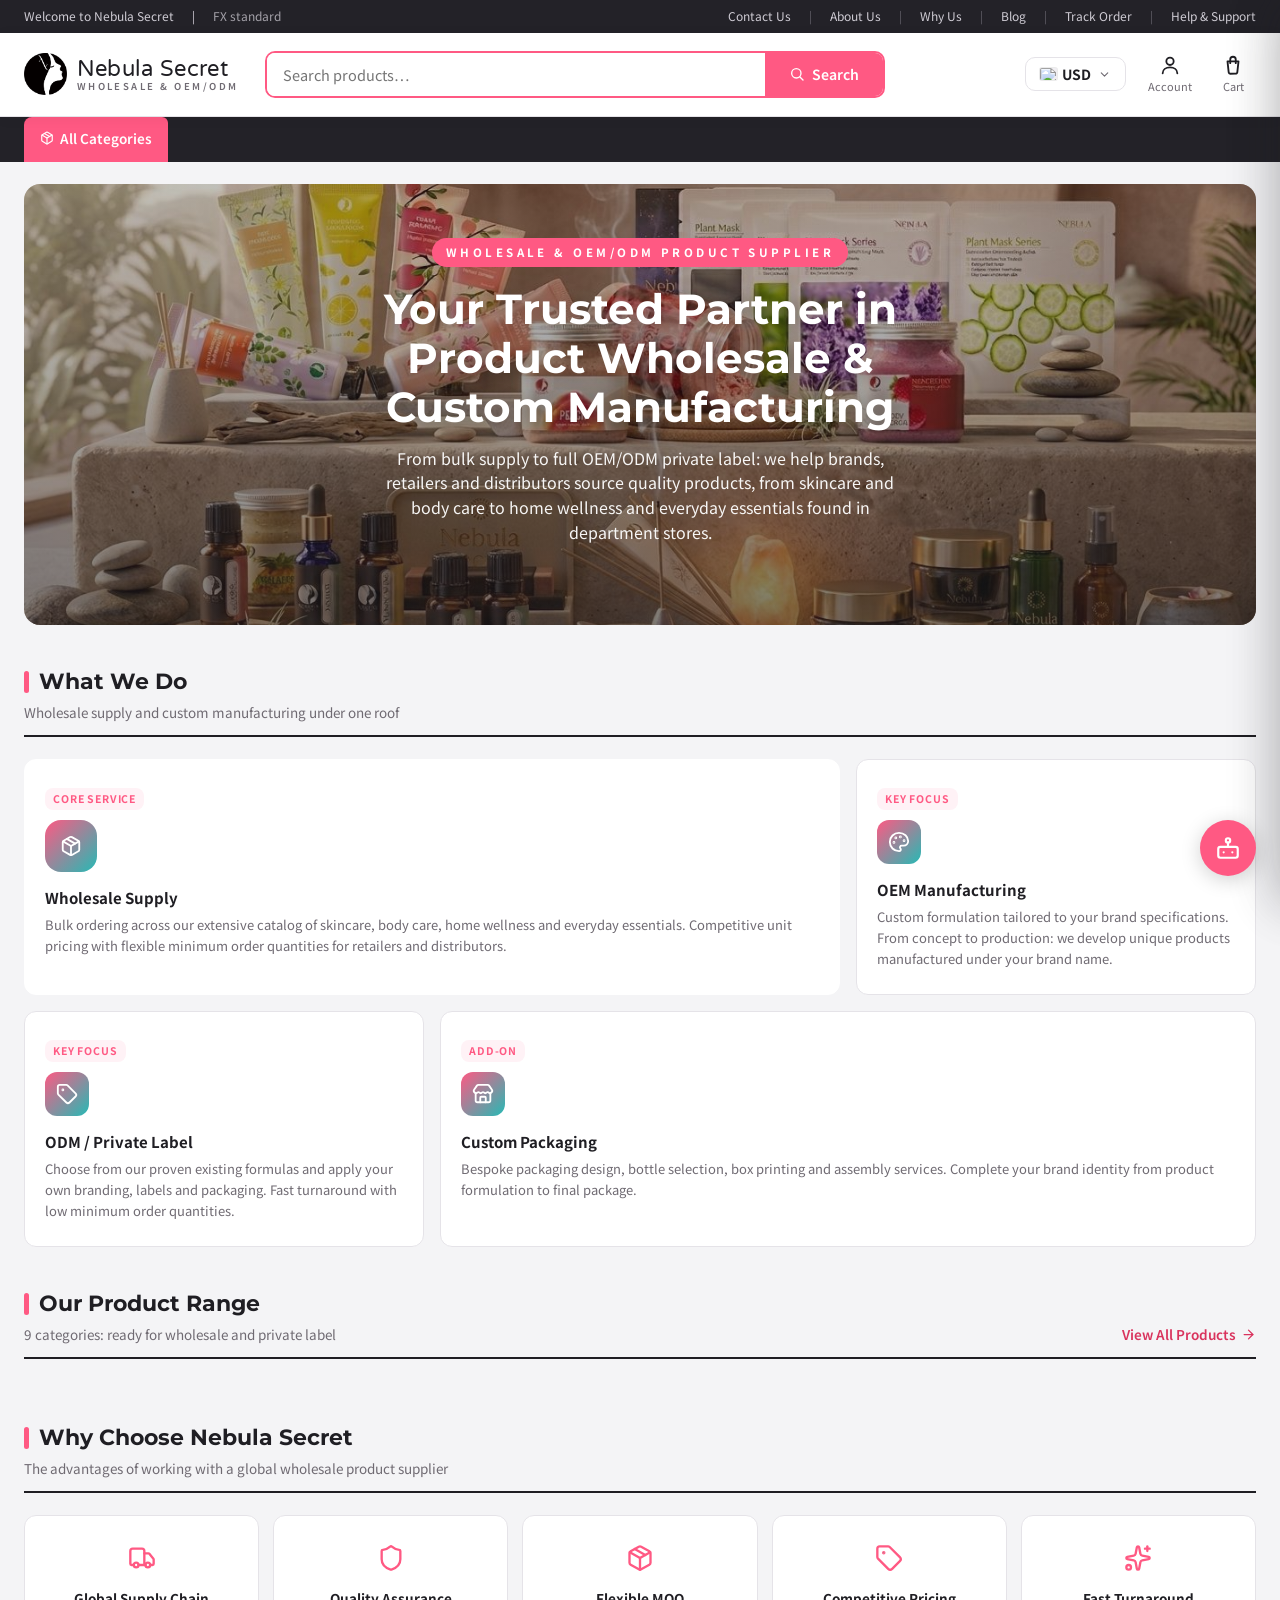
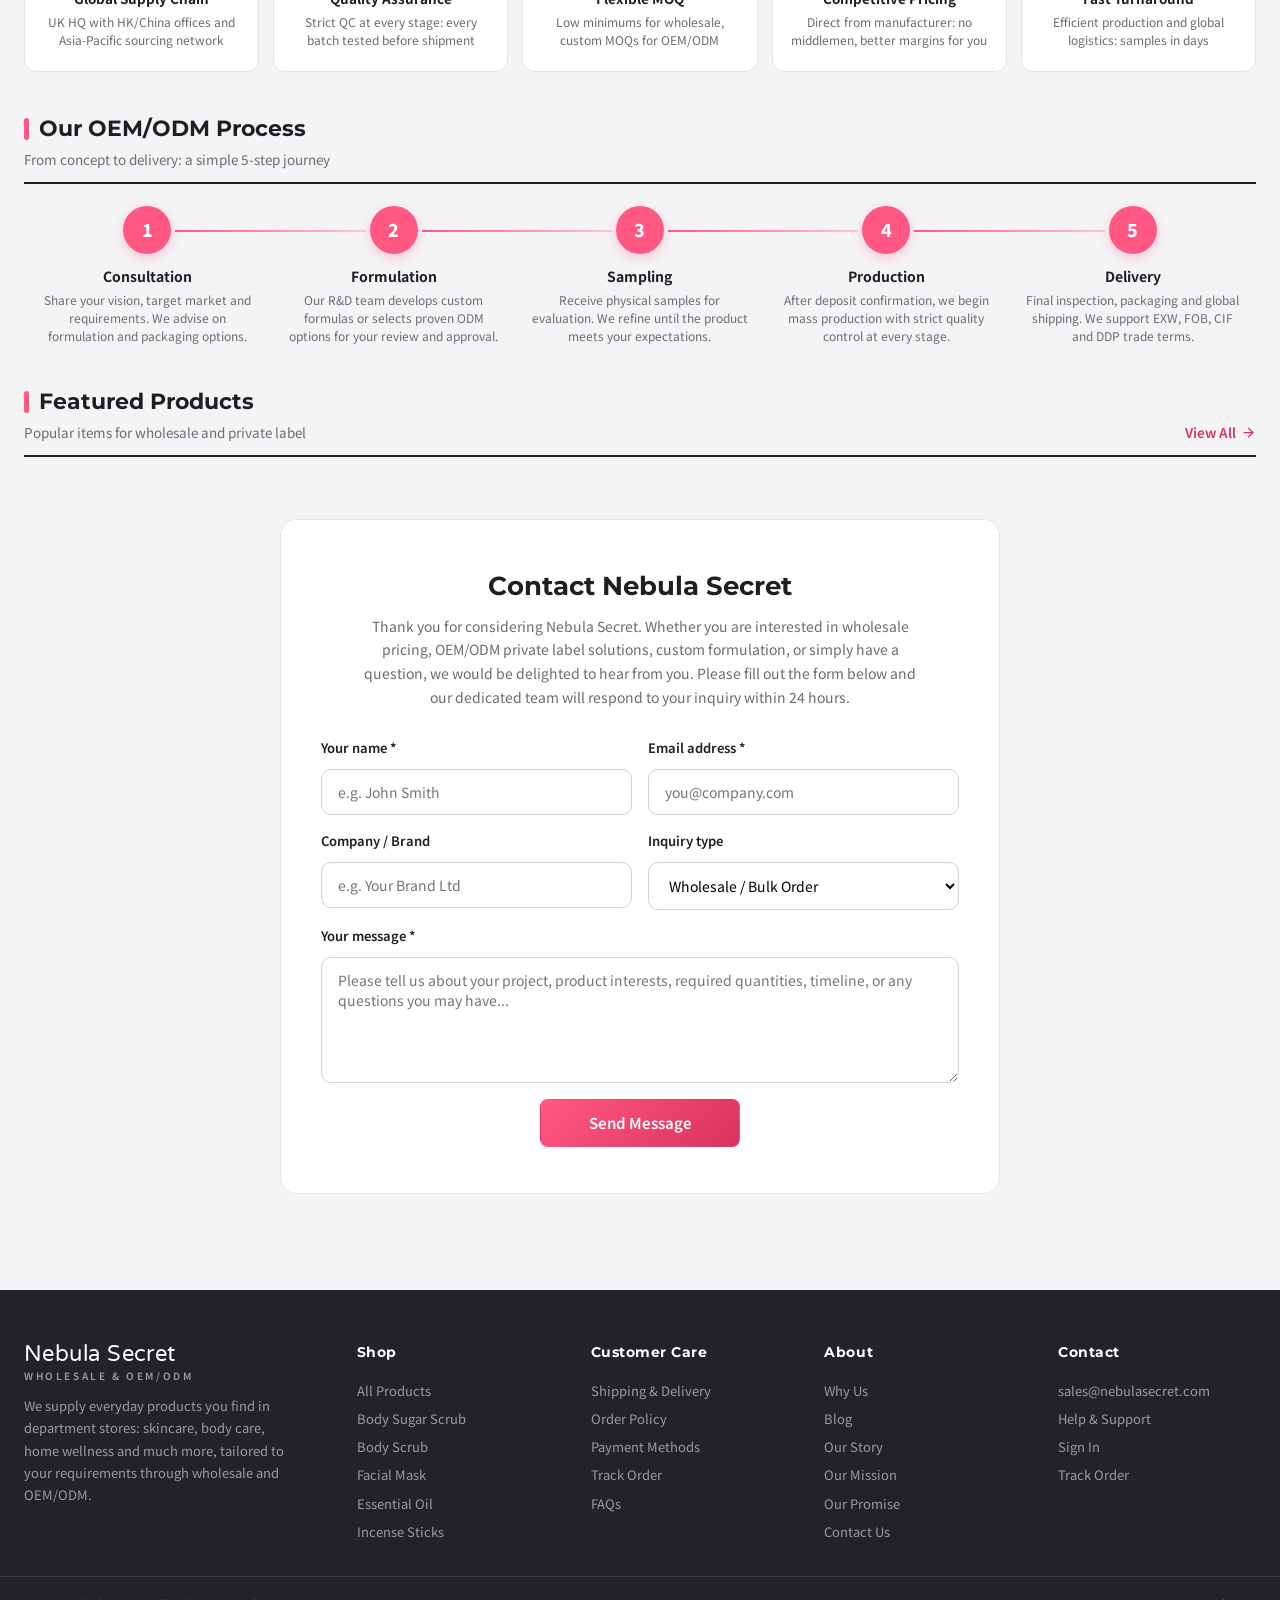
==== commit 6e2500c5: "feat(icons): add Tabler/Lucide commerce icons + Heroicons solid active markers - shipping page: Prod" ====
--- a/index.html
+++ b/index.html
@@ -255,6 +255,20 @@
 .catnav a{color:var(--nav-link);font-size:13.5px;font-weight:500;padding:11px 14px;white-space:nowrap;display:flex;align-items:center;gap:6px;border-bottom:2px solid transparent;transition:color .15s,border-color .15s,background .15s}
 .catnav a:hover{color:#fff;border-bottom-color:var(--brand)}
 .catnav a.active{color:#fff;border-bottom-color:var(--brand)}
+/* Heroicons solid ✓ — active / selected state marker */
+.catnav a.active::after,
+.mobile-cats button.active::after,
+.acct-tabs button.active::after{
+  content:"";
+  display:inline-block;
+  width:12px;height:12px;
+  margin-left:5px;
+  flex-shrink:0;
+  vertical-align:-1px;
+  background:currentColor;
+  -webkit-mask:url("data:image/svg+xml,%3Csvg%20xmlns%3D%27http%3A%2F%2Fwww.w3.org%2F2000%2Fsvg%27%20viewBox%3D%270%200%2024%2024%27%3E%3Cpath%20d%3D%27M2.25%2012c0-5.385%204.365-9.75%209.75-9.75s9.75%204.365%209.75%209.75-4.365%209.75-9.75%209.75S2.25%2017.385%202.25%2012Zm13.36-1.814a.75.75%200%201%200-1.22-.872l-3.236%204.53L9.53%2012.22a.75.75%200%200%200-1.06%201.06l2.25%202.25a.75.75%200%200%200%201.14-.094l3.75-5.25Z%27%2F%3E%3C%2Fsvg%3E") center/contain no-repeat;
+  mask:url("data:image/svg+xml,%3Csvg%20xmlns%3D%27http%3A%2F%2Fwww.w3.org%2F2000%2Fsvg%27%20viewBox%3D%270%200%2024%2024%27%3E%3Cpath%20d%3D%27M2.25%2012c0-5.385%204.365-9.75%209.75-9.75s9.75%204.365%209.75%209.75-4.365%209.75-9.75%209.75S2.25%2017.385%202.25%2012Zm13.36-1.814a.75.75%200%201%200-1.22-.872l-3.236%204.53L9.53%2012.22a.75.75%200%200%200-1.06%201.06l2.25%202.25a.75.75%200%200%200%201.14-.094l3.75-5.25Z%27%2F%3E%3C%2Fsvg%3E") center/contain no-repeat;
+}
 .catnav a svg{width:14px;height:14px;stroke:currentColor}
 .catnav .all-cats{position:relative}
 .catnav .all-cats>a{background:var(--brand);color:#fff;border-radius:8px 6px 0 0;padding:11px 16px;font-weight:600}
@@ -1464,8 +1478,13 @@
 /* HTML sanitizer - prevents XSS by only allowing safe tags and attributes */
 function sanitizeHTML(html) {
   if(!html) return "";
-  const allowedTags = ['B','I','EM','STRONG','A','P','BR','UL','OL','LI','H1','H2','H3','H4','H5','H6','SPAN','DIV','HR','BLOCKQUOTE','CODE','PRE'];
-  const allowedAttrs = ['href','title','class','target','rel'];
+  const allowedTags = ['B','I','EM','STRONG','A','P','BR','UL','OL','LI','H1','H2','H3','H4','H5','H6','SPAN','DIV','HR','BLOCKQUOTE','CODE','PRE',
+    /* Inline SVG icons: safe subset only (no script/foreignObject/use/image/external refs) */
+    'SVG','PATH','CIRCLE','RECT','LINE','POLYLINE','POLYGON','G'];
+  const allowedAttrs = ['href','title','class','target','rel','style',
+    'viewbox','fill','stroke','stroke-width','stroke-linecap','stroke-linejoin',
+    'd','cx','cy','r','x','y','width','height','rx','ry','points','x1','y1','x2','y2',
+    'transform','opacity','fill-rule','clip-rule','aria-hidden','focusable','xmlns','preserveaspectratio'];
   const allowedProtocols = ['http:','https:','mailto:','tel:'];
   try {
     const parser = new DOMParser();
@@ -1475,7 +1494,7 @@
       for(let i = node.childNodes.length - 1; i >= 0; i--) {
         const child = node.childNodes[i];
         if(child.nodeType === 1) {
-          const tag = child.tagName;
+          const tag = child.tagName.toUpperCase();
           if(allowedTags.indexOf(tag) === -1) {
             /* Replace with text content or remove */
             const text = doc.createTextNode(child.textContent);
@@ -1488,6 +1507,8 @@
             if(allowedAttrs.indexOf(attr.name.toLowerCase()) === -1) {
               child.removeAttribute(attr.name);
             } else if(attr.name.toLowerCase() === 'href') {
+              /* Only real links may carry href; SVG <use>/<image> external refs are always stripped */
+              if(tag !== 'A') { child.removeAttribute(attr.name); continue; }
               /* Validate URL protocol */
               const val = attr.value.trim().toLowerCase();
               let valid = false;
@@ -1498,6 +1519,9 @@
               }
               if(!valid) child.removeAttribute('href');
               else { child.setAttribute('rel', 'noopener noreferrer'); if(tag === 'A') child.setAttribute('target', '_blank'); }
+            } else if(attr.name.toLowerCase() === 'style') {
+              /* Block CSS-based script/SSRF vectors inside inline styles */
+              if(/url\s*\(|expression\s*\(|javascript:|@import|behavior\s*:/i.test(attr.value)) child.removeAttribute(attr.name);
             }
           }
           /* Remove event handler attributes (onclick, onload, etc.) */
@@ -3329,14 +3353,19 @@
 function renderCatNav(){
   const cats = getCats();
   const inner = $("#catnavInner");
+  /* Selected-category marker: highlight the current shop category */
+  const hash = location.hash || "";
+  const m = hash.match(/#\/shop\?cat=([^&]+)/);
+  const curCat = m ? decodeURIComponent(m[1]) : (/^#\/shop\/?$/.test(hash) ? "all" : null);
+  const act = (cs) => (curCat === cs ? " active" : "");
   inner.innerHTML =
     '<div class="all-cats" id="allCats">' +
-      '<a href="#/shop" onclick="return toggleAllCats(event)">' + IC.box + ' All Categories</a>' +
+      '<a href="#/shop" class="all-link' + act("all") + '" onclick="return toggleAllCats(event)">' + IC.box + ' All Categories</a>' +
       '<div class="mega-menu">' +
         cats.map(c => '<a href="#/shop?cat=' + c.cs + '" onclick="closeMegaMenu()"><span>' + esc(c.c) + '</span><span class="n">' + getProducts().filter(p => p.cs === c.cs).length + '</span></a>').join("") +
       '</div>' +
     '</div>' +
-    cats.map(c => '<a href="#/shop?cat=' + c.cs + '" onclick="closeMegaMenu()">' + esc(c.c) + '</a>').join("");
+    cats.map(c => '<a href="#/shop?cat=' + c.cs + '"' + (curCat === c.cs ? ' class="active"' : '') + ' onclick="closeMegaMenu()">' + esc(c.c) + '</a>').join("");
 }
 function toggleAllCats(e){
   if(window.innerWidth <= 960){
@@ -3394,7 +3423,7 @@
     {t:"Pet Care", icon:rIcon('<circle cx="6" cy="9" r="2"/><circle cx="18" cy="9" r="2"/><circle cx="9" cy="5" r="2"/><circle cx="15" cy="5" r="2"/><path d="M12 12c-3 0-6 2.5-6 5.5 0 1.5 1 2.5 2.5 2.5 1 0 2-.5 3.5-.5s2.5.5 3.5.5c1.5 0 2.5-1 2.5-2.5 0-3-3-5.5-6-5.5z"/>')},
     {t:"Baby Care", icon:rIcon('<path d="M9 3h6v3a3 3 0 0 1-6 0V3z"/><path d="M5 11a7 7 0 0 1 14 0v3a5 5 0 0 1-5 5H10a5 5 0 0 1-5-5v-3z"/><path d="M9 14h.01M15 14h.01"/>')},
     {t:"Stationery", icon:rIcon('<path d="M12 20h9"/><path d="M16.5 3.5a2.12 2.12 0 0 1 3 3L7 19l-4 1 1-4Z"/>')},
-    {t:"Seasonal Gifts", icon:rIcon('<path d="M20 12v10H4V12"/><path d="M2 7h20v5H2z"/><path d="M12 22V7M12 7H7.5a2.5 2.5 0 0 1 0-5C11 2 12 7 12 7zM12 7h4.5a2.5 2.5 0 0 0 0-5C13 2 12 7 12 7z"/>')}
+    {t:"Seasonal Gifts", icon:rIcon('<path d="M12 22V12" /> <path d="M20.27 18.27 22 20" /> <path d="M21 10.498V8a2 2 0 0 0-1-1.73l-7-4a2 2 0 0 0-2 0l-7 4A2 2 0 0 0 3 8v8a2 2 0 0 0 1 1.729l7 4a2 2 0 0 0 2 .001l.98-.559" /> <path d="M3.29 7 12 12l8.71-5" /> <path d="m7.5 4.27 8.997 5.148" /> <circle cx="18.5" cy="16.5" r="2.5" />')}
   ];
   const brands = ["Emporio Armani","Giorgio Armani","Moschino","Calvin Klein","Under Armour","Stella McCartney","Philipp Plein","Marni","Hogan","Sergio Rossi","Pal Zileri","Neil Barrett"];
   /* Editable content (Admin → Site Content → About) */
@@ -3743,7 +3772,7 @@
       '<p style="color:var(--ink-soft)">As a wholesale supplier, our products have different production and lead times. Some items are ready to ship from stock, while others are manufactured to order after deposit confirmation. Exact delivery timelines are confirmed in your order quotation.</p></div>' +
     '</div>' +
     '<div class="info-grid">' +
-      '<div class="info-card"><h4>' + ic('<rect x="1" y="3" width="15" height="13"/><path d="M16 8h4l3 3v5h-7V8z"/><circle cx="5.5" cy="18.5" r="2.5"/><circle cx="18.5" cy="18.5" r="2.5"/>') + 'Production & Lead Time</h4><p>Each product has its own lead time. <strong>In-stock items</strong> typically ship within <strong>3-7 business days</strong> of payment confirmation. <strong>Made-to-order items</strong> require a deposit and have longer lead times: confirmed in your quotation.</p></div>' +
+      '<div class="info-card"><h4>' + ic('<path d="M5 17a2 2 0 1 0 4 0a2 2 0 1 0 -4 0" /> <path d="M15 17a2 2 0 1 0 4 0a2 2 0 1 0 -4 0" /> <path d="M5 17h-2v-4m-1 -8h11v12m-4 0h6m4 0h2v-6h-8m0 -5h5l3 5" /> <path d="M3 9l4 0" />') + 'Production & Lead Time</h4><p>Each product has its own lead time. <strong>In-stock items</strong> typically ship within <strong>3-7 business days</strong> of payment confirmation. <strong>Made-to-order items</strong> require a deposit and have longer lead times: confirmed in your quotation.</p></div>' +
       '<div class="info-card"><h4>' + ic('<circle cx="12" cy="12" r="10"/><path d="M12 6v6l4 2"/>') + 'Transit Time</h4><p>International transit depends on your destination and chosen shipping method. <strong>Express courier</strong> (DHL/FedEx/UPS): 3-7 business days. <strong>Air freight</strong>: 7-14 business days. <strong>Sea freight</strong> (for large wholesale orders): 20-45 days depending on destination.</p></div>' +
       '<div class="info-card"><h4>' + ic('<path d="M13 2 3 14h9l-1 8 10-12h-9l1-8z"/>') + 'Shipping Methods</h4><p>We offer flexible shipping for wholesale orders: express courier for samples and small orders, air freight for medium orders, and sea freight for large bulk shipments. We can also ship <strong>EXW, FOB, CIF, or DDP</strong>: see our Payment Methods page for Incoterms details.</p></div>' +
       '<div class="info-card"><h4>' + ic('<path d="M20 12v10H4V12"/><path d="M2 7h20v5H2z"/><path d="M12 22V7M12 7H7.5a2.5 2.5 0 0 1 0-5C11 2 12 7 12 7zM12 7h4.5a2.5 2.5 0 0 0 0-5C13 2 12 7 12 7z"/>') + 'Order Tracking</h4><p>Once your order ships, we will provide a <strong>tracking number</strong> by email. You can track your order anytime on our <a href="#/info/track" style="color:var(--brand-dark)">Track Order</a> page. For sea freight, we provide bill of lading and vessel tracking details.</p></div>' +
@@ -3768,7 +3797,7 @@
       '<p>As a wholesale supplier, many of our products are <strong>manufactured to order</strong> after a deposit is received. For this reason, orders cannot be returned or cancelled once production has begun. Please read our policy below carefully before placing an order.</p></div>' +
     '</div>' +
     '<div class="info-grid">' +
-      '<div class="info-card"><h4>' + ic('<rect x="2" y="5" width="20" height="14" rx="2"/><path d="M2 10h20"/>') + 'Deposit & Production</h4><p>Certain products require a <strong>deposit (typically 30-50%)</strong> before production begins. Once the deposit is received and production has started, the order <strong>cannot be cancelled</strong> and the deposit is non-refundable. The balance is due before shipment.</p></div>' +
+      '<div class="info-card"><h4>' + ic('<path d="M3 8a3 3 0 0 1 3 -3h12a3 3 0 0 1 3 3v8a3 3 0 0 1 -3 3h-12a3 3 0 0 1 -3 -3l0 -8" /> <path d="M3 10l18 0" /> <path d="M7 15l.01 0" /> <path d="M11 15l2 0" />') + 'Deposit & Production</h4><p>Certain products require a <strong>deposit (typically 30-50%)</strong> before production begins. Once the deposit is received and production has started, the order <strong>cannot be cancelled</strong> and the deposit is non-refundable. The balance is due before shipment.</p></div>' +
       '<div class="info-card"><h4>' + ic('<path d="M3 12a9 9 0 1 0 9-9 9.75 9.75 0 0 0-6.74 2.74L3 8"/><path d="M3 3v5h5"/>') + 'No Returns Policy</h4><p>As a wholesale supplier, we <strong>do not accept returns</strong> for change-of-mind or unsold stock. All sales are final once the order is confirmed and shipped. We recommend ordering samples before placing large bulk orders.</p></div>' +
       '<div class="info-card"><h4>' + ic('<path d="M12 22s8-4 8-10V5l-8-3-8 3v7c0 6 8 10 8 10z"/><path d="m9 12 2 2 4-4"/>') + 'Quality Issues</h4><p>If you receive <strong>damaged or defective goods</strong>, please contact us within <strong>7 days</strong> of delivery with photos. We will arrange a replacement or credit for verified quality issues. This does not apply to normal wear, misuse, or cosmetic variations inherent to handmade/natural products.</p></div>' +
       '<div class="info-card"><h4>' + ic('<path d="M16 21v-2a4 4 0 0 0-4-4H6a4 4 0 0 0-4 4v2"/><circle cx="9" cy="7" r="4"/><path d="M22 21v-2a4 4 0 0 0-3-3.87"/><path d="M16 3.13a4 4 0 0 1 0 7.75"/>') + 'Sample Orders</h4><p>We strongly recommend ordering <strong>samples</strong> before committing to a large wholesale order. Samples allow you to evaluate product quality, scent, texture, and packaging. Contact us at <a href="mailto:sales@nebulasecret.com" style="color:var(--brand-dark)">sales@nebulasecret.com</a> to request samples.</p></div>' +
@@ -3800,6 +3829,7 @@
       '<div class="info-card"><h4>' + ic('<path d="M3 10h18M5 6h14a2 2 0 0 1 2 2v8a2 2 0 0 1-2 2H5a2 2 0 0 1-2-2V8a2 2 0 0 1 2-2z"/>') + 'Letter of Credit (L/C)</h4><p>For large wholesale orders, we accept irrevocable Letters of Credit issued by a reputable bank. L/C terms are negotiated on a per-order basis to ensure security for both parties.</p></div>' +
       '<div class="info-card"><h4>' + ic('<circle cx="12" cy="12" r="10"/><path d="M2 12h20M12 2a15.3 15.3 0 0 1 4 10 15.3 15.3 0 0 1-4 10 15.3 15.3 0 0 1-4-10 15.3 15.3 0 0 1 4-10z"/>') + 'Western Union / MoneyGram</h4><p>Available for smaller sample orders and certain regions. Fast transfer with cash pickup available in many countries. Our team will provide the recipient details upon order confirmation.</p></div>' +
     '</div>' +
+    '<div class="info-card" style="margin-top:16px"><h4>' + ic('<path d="M9 15l6 -6" /> <path d="M9 9.5a.5 .5 0 1 0 1 0a.5 .5 0 1 0 -1 0" fill="currentColor" /> <path d="M14 14.5a.5 .5 0 1 0 1 0a.5 .5 0 1 0 -1 0" fill="currentColor" /> <path d="M3 12a9 9 0 1 0 18 0a9 9 0 1 0 -18 0" />') + 'Discounts &amp; Promotions</h4><p>Wholesale pricing scales with your account tier: <strong>Regular customers</strong> receive <strong>5% off</strong> standard wholesale prices, and <strong>VIP customers</strong> receive <strong>10% off</strong>. Tier status is reviewed periodically based on annual order volume. Seasonal promotions and volume discounts are also available: contact <a href="mailto:sales@nebulasecret.com" style="color:var(--brand-dark)">sales@nebulasecret.com</a> for current offers.</p></div>' +
     '<h2 style="font-size:18px;font-weight:800;margin:28px 0 12px;display:flex;align-items:center;gap:10px"><span class="bar" style="width:5px;height:18px;background:var(--brand);border-radius:4px"></span>Incoterms 2020: Shipping Terms Explained</h2>' +
     '<div class="info-prose"><p>Different products and order sizes may be quoted under different <strong>Incoterms</strong>: the internationally recognised rules published by the International Chamber of Commerce (ICC) that define who is responsible for shipping, insurance, customs clearance, and risk at each stage of delivery. Our sales team will confirm the applicable terms for your order. Below is a plain-language guide to all 11 Incoterms 2020 rules.</p></div>' +
     '<h3 style="font-size:15px;font-weight:700;margin:20px 0 10px;color:var(--ink-soft);text-transform:uppercase;letter-spacing:.08em">Any Mode of Transport</h3>' +
@@ -4523,11 +4553,11 @@
     '<p class="sub">Sign in to track orders, manage your details and check out faster.</p>' +
     '<div class="acct-tabs">' +
       '<button class="active" id="tabLogin" onclick="acctTab(\'login\')">' +
-        '<span class="tab-icon">🔐</span>' +
+        '<span class="tab-icon"><svg viewBox="0 0 24 24" fill="none" stroke="currentColor" stroke-width="2" stroke-linecap="round" stroke-linejoin="round" style="width:18px;height:18px"><rect width="18" height="11" x="3" y="11" rx="2" ry="2" /> <path d="M7 11V7a5 5 0 0 1 10 0v4" /></svg></span>' +
         '<span class="tab-text"><span class="tab-title">Sign in</span><span class="tab-desc">Existing customer</span></span>' +
       '</button>' +
       '<button id="tabReg" onclick="acctTab(\'register\')">' +
-        '' +
+        '<span class="tab-icon"><svg viewBox="0 0 24 24" fill="none" stroke="currentColor" stroke-width="2" stroke-linecap="round" stroke-linejoin="round" style="width:18px;height:18px"><path d="M16 21v-2a4 4 0 0 0-4-4H6a4 4 0 0 0-4 4v2" /> <circle cx="9" cy="7" r="4" /> <line x1="19" x2="19" y1="8" y2="14" /> <line x1="22" x2="16" y1="11" y2="11" /></svg></span>' +
         '<span class="tab-text"><span class="tab-title">Create account</span><span class="tab-desc">New customer</span></span>' +
       '</button>' +
     '</div>' +
@@ -4535,7 +4565,7 @@
       '<div class="field"><label>Email</label><input id="acEmail" type="email" placeholder="you@example.com"></div>' +
       '<div class="field"><label>Password</label><input id="acPass" type="password" placeholder="Your password"></div>' +
       '<p id="acctErr" style="color:var(--danger);font-size:13px;min-height:18px;margin-bottom:6px"></p>' +
-      '<button class="btn full" onclick="acctLogin()">🔐 Sign in</button>' +
+      '<button class="btn full" onclick="acctLogin()">Sign in</button>' +
       '<p style="text-align:center;font-size:12px;color:var(--ink-soft);margin-top:16px;padding-top:16px;border-top:1px solid var(--line)">' +
         'Forgot your password? <a href="#/account?reset=1" style="color:var(--brand);font-weight:600">Reset here</a><br>' +
         '<span style="font-size:11px;opacity:0.8">Admin accounts sign in here too and are taken straight to the admin panel.</span>' +
@@ -4546,7 +4576,7 @@
       '<div class="field"><label>Email</label><input id="regEmail" type="email" placeholder="you@example.com"></div>' +
       '<div class="field"><label>Password (min 8 characters)</label><input id="regPass" type="password" placeholder="Create a secure password"></div>' +
       '<div style="background:var(--bg-soft);padding:12px;border-radius:8px;margin-bottom:16px;font-size:12px;color:var(--ink-soft)">' +
-        '✅ Create an account to:<br>' +
+        'Create an account to:<br>' +
         '• Track your orders and shipping status<br>' +
         '• Save your shipping details for faster checkout<br>' +
         '• Access exclusive wholesale pricing and quotes<br>' +
@@ -4648,18 +4678,18 @@
       '<div class="field"><label>Confirm Password</label><input id="confirmPass" type="password" placeholder="Confirm new password"></div>' +
       '<div id="passStrength" style="font-size:12px;margin-bottom:12px"></div>' +
       '<p id="newPassErr" style="color:var(--danger);font-size:13px;min-height:18px;margin-bottom:6px"></p>' +
-      '<button class="btn full" onclick="updatePassword()">🔐 Update Password</button>' +
+      '<button class="btn full" onclick="updatePassword()">Update Password</button>' +
     '</div>' +
   '</div>';
 }
 
 function accountResetSuccess(){
   return '<div class="acct-card" style="text-align:center">' +
-    '<div style="font-size:48px;margin-bottom:16px">✅</div>' +
+    '<div style="margin-bottom:16px;color:var(--brand)"><svg viewBox="0 0 24 24" fill="none" stroke="currentColor" stroke-width="2" stroke-linecap="round" stroke-linejoin="round" style="width:48px;height:48px"><circle cx="12" cy="12" r="10"/><path d="m9 12 2 2 4-4"/></svg></div>' +
     '<h2>Password Updated!</h2>' +
     '<p class="sub">Your password has been successfully updated. You can now sign in with your new password.</p>' +
     '<div style="margin:24px 0">' +
-      '<button class="btn full" onclick="goToSignIn()">🔐 Sign In Now</button>' +
+      '<button class="btn full" onclick="goToSignIn()">Sign In Now</button>' +
     '</div>' +
     '<p style="font-size:12px;color:var(--ink-soft)">If you have any issues signing in, please contact customer support.</p>' +
   '</div>';
@@ -4832,7 +4862,7 @@
         } else {
           err.textContent = "Failed to update password: " + error.message;
         }
-        if(btn){ btn.disabled = false; btn.textContent = "🔐 Update Password"; }
+        if(btn){ btn.disabled = false; btn.textContent = "Update Password"; }
         return;
       }
       /* Sign out after password reset */
@@ -4847,7 +4877,7 @@
   }
   
   err.textContent = "Failed to update password. Please try again.";
-  if(btn){ btn.disabled = false; btn.textContent = "🔐 Update Password"; }
+  if(btn){ btn.disabled = false; btn.textContent = "Update Password"; }
 }
 
 async function acctRegister(){
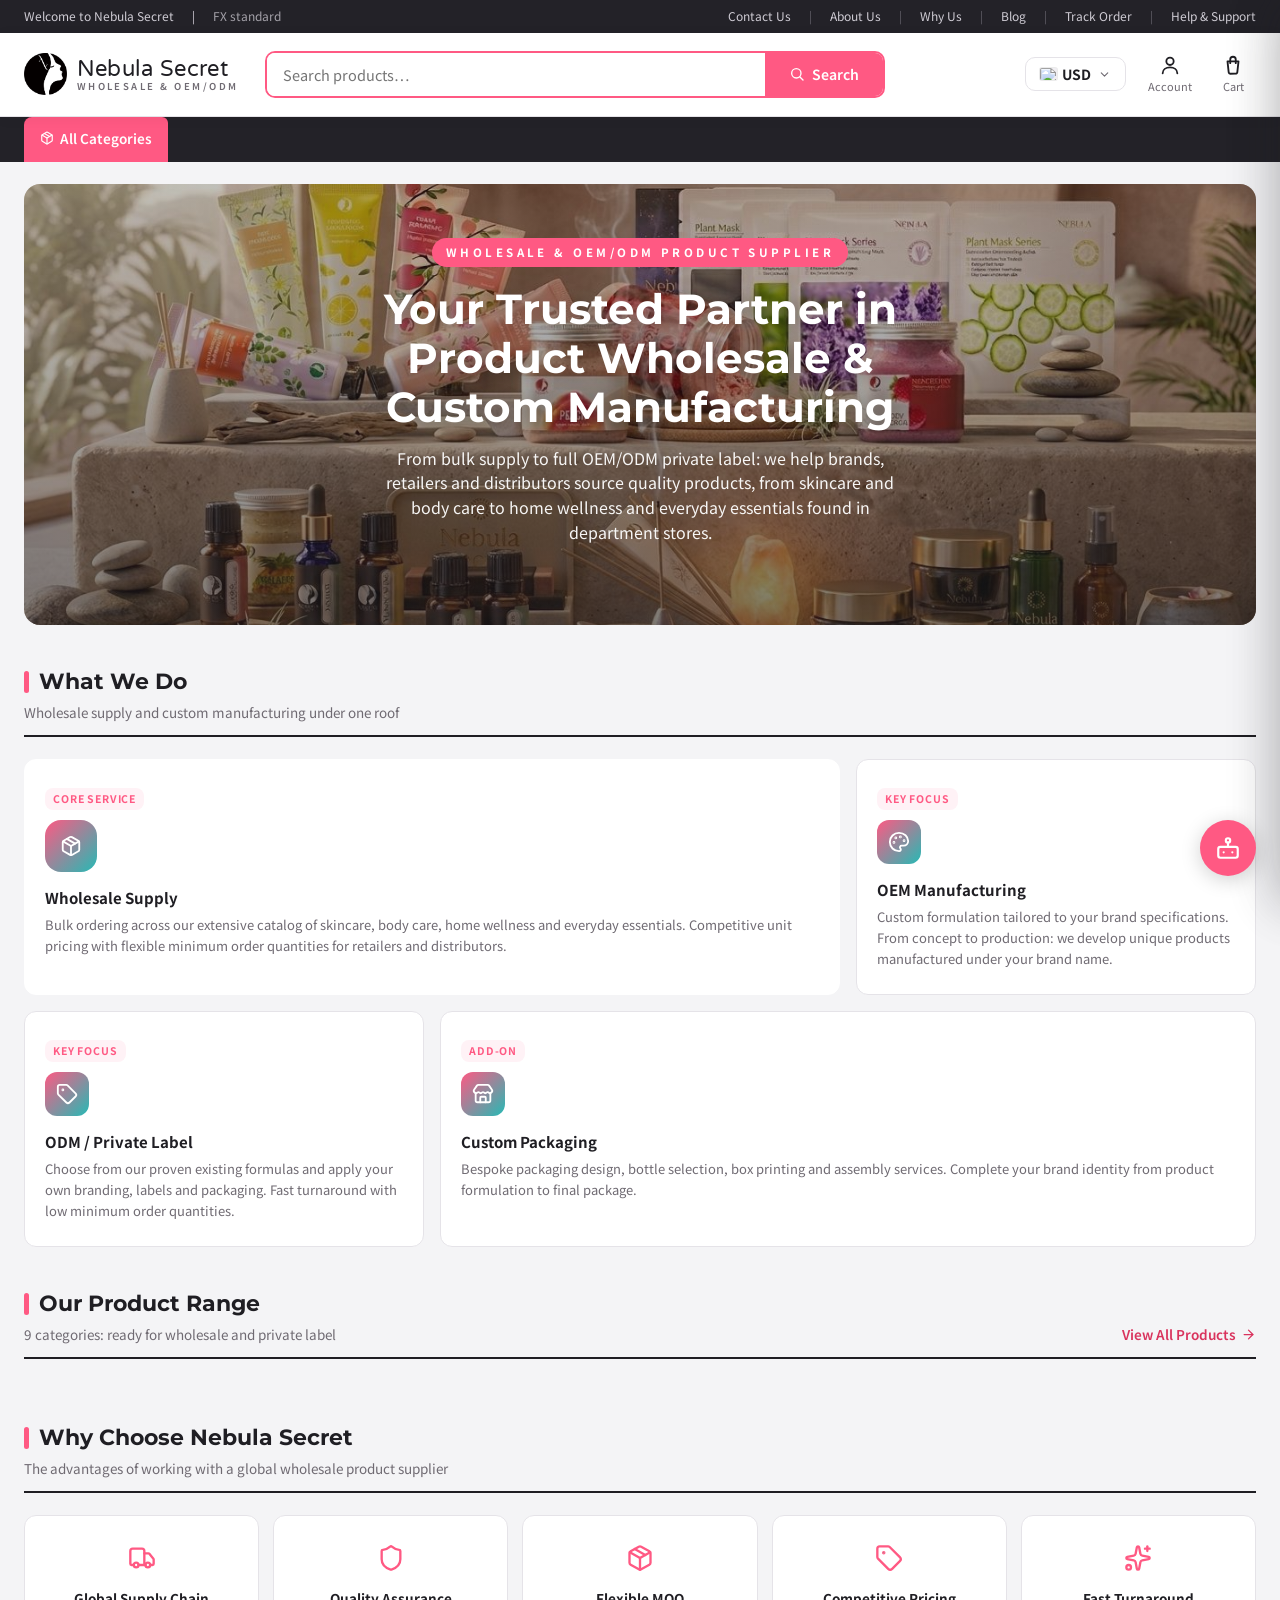
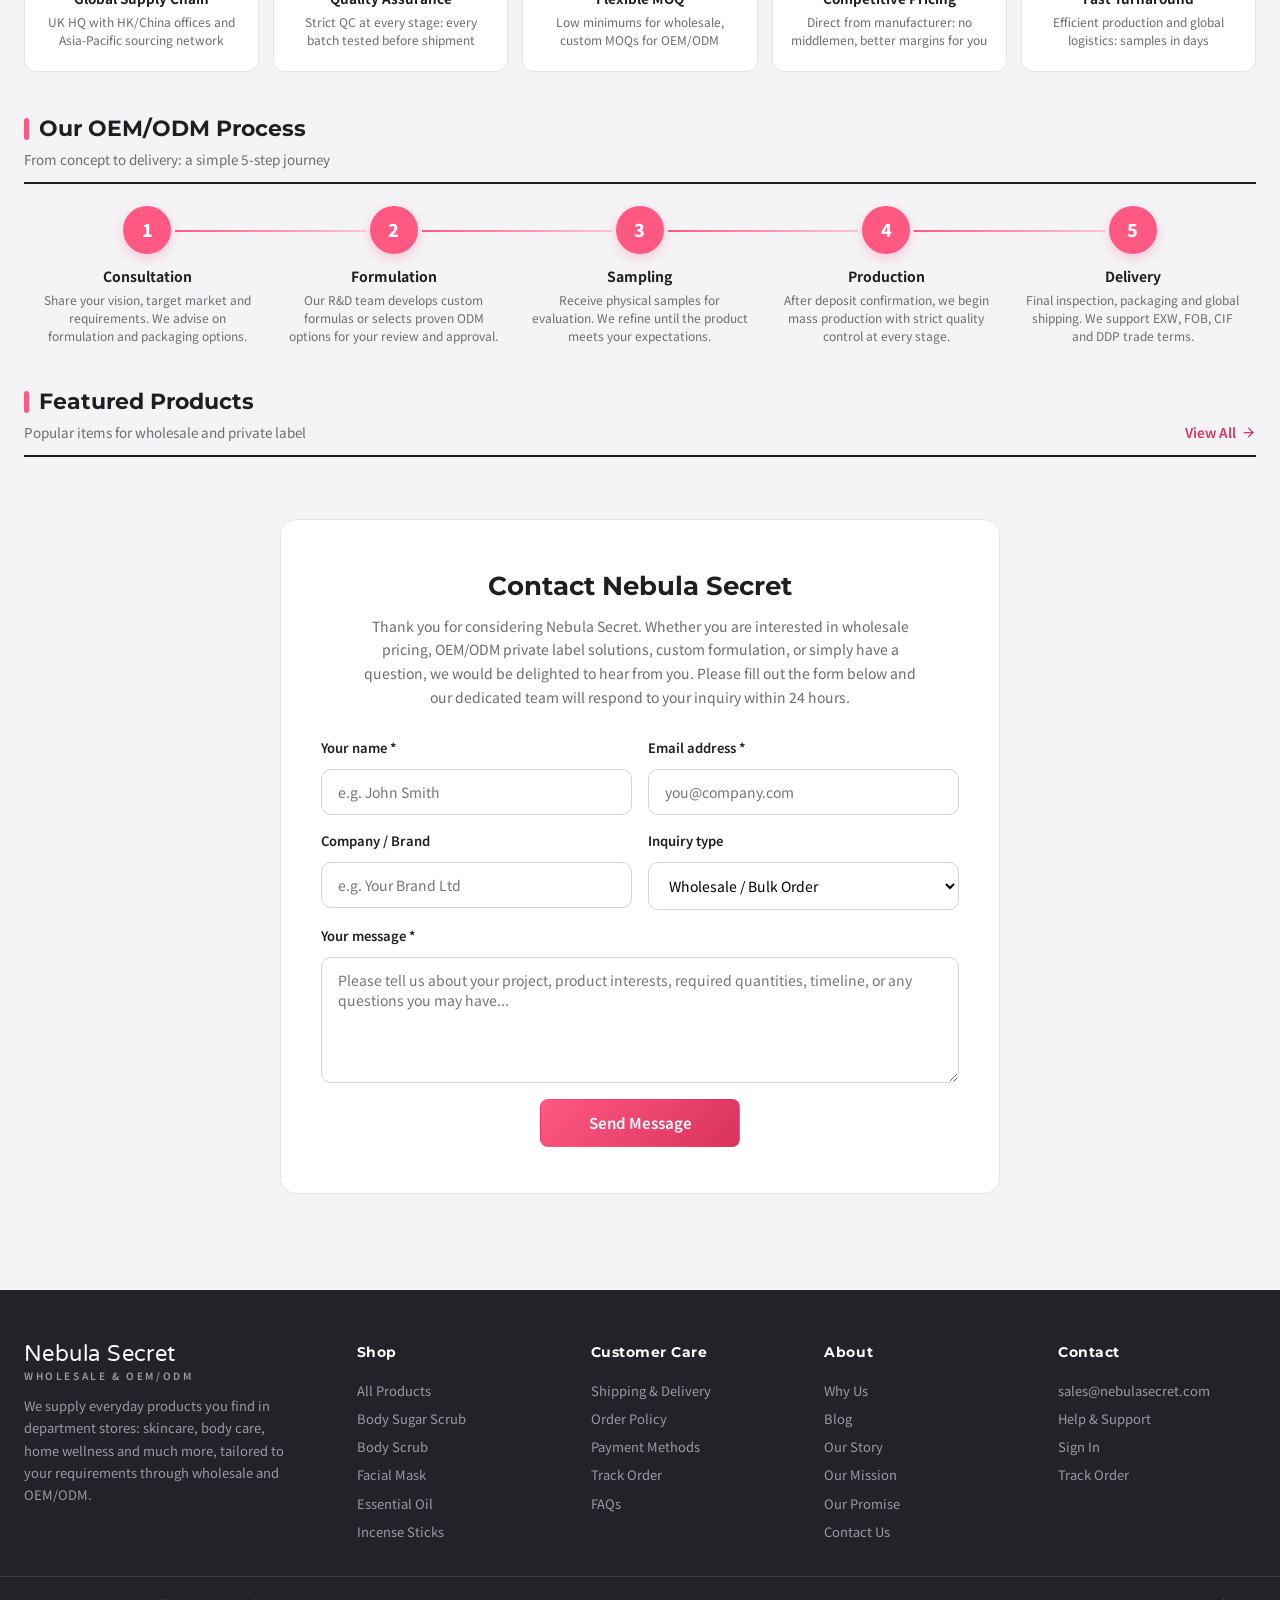
==== commit 37d5b8f9: "security: full-site hardening (A1-A5, S7/S9/S11/S15/S16, P2/P3) - A1: chatbot AI replies now sanitiz" ====
--- a/index.html
+++ b/index.html
@@ -6178,11 +6178,20 @@
   }
 }
 
-function addChatbotMessage(type, text){
+function addChatbotMessage(type, text, isUntrusted){
   const container = document.getElementById('chatbotMessages');
   const msg = document.createElement('div');
   msg.className = 'chatbot-msg ' + type;
-  msg.innerHTML = text;
+  /* Security: never trust raw HTML from AI output (prompt-injection -> XSS vector).
+     Only AI responses (isUntrusted) are sanitized with an allow-list;
+     local helper messages already call esc() on dynamic values, so they stay as-is. */
+  if(isUntrusted && /<[a-z!\/]/.test(String(text))){
+    msg.innerHTML = sanitizeHTML(String(text));
+  } else if(type === 'user'){
+    msg.textContent = String(text);
+  } else {
+    msg.innerHTML = text;
+  }
   container.appendChild(msg);
   container.scrollTop = container.scrollHeight;
 }
@@ -6284,7 +6293,7 @@
     .then(data => {
       hideTyping();
       if(data.reply){
-        addChatbotMessage('bot', data.reply);
+        addChatbotMessage('bot', data.reply, true);
         _chatbotHistory.push({role: 'assistant', content: data.reply});
         // 限制歷史記錄長度
         if(_chatbotHistory.length > 20){
